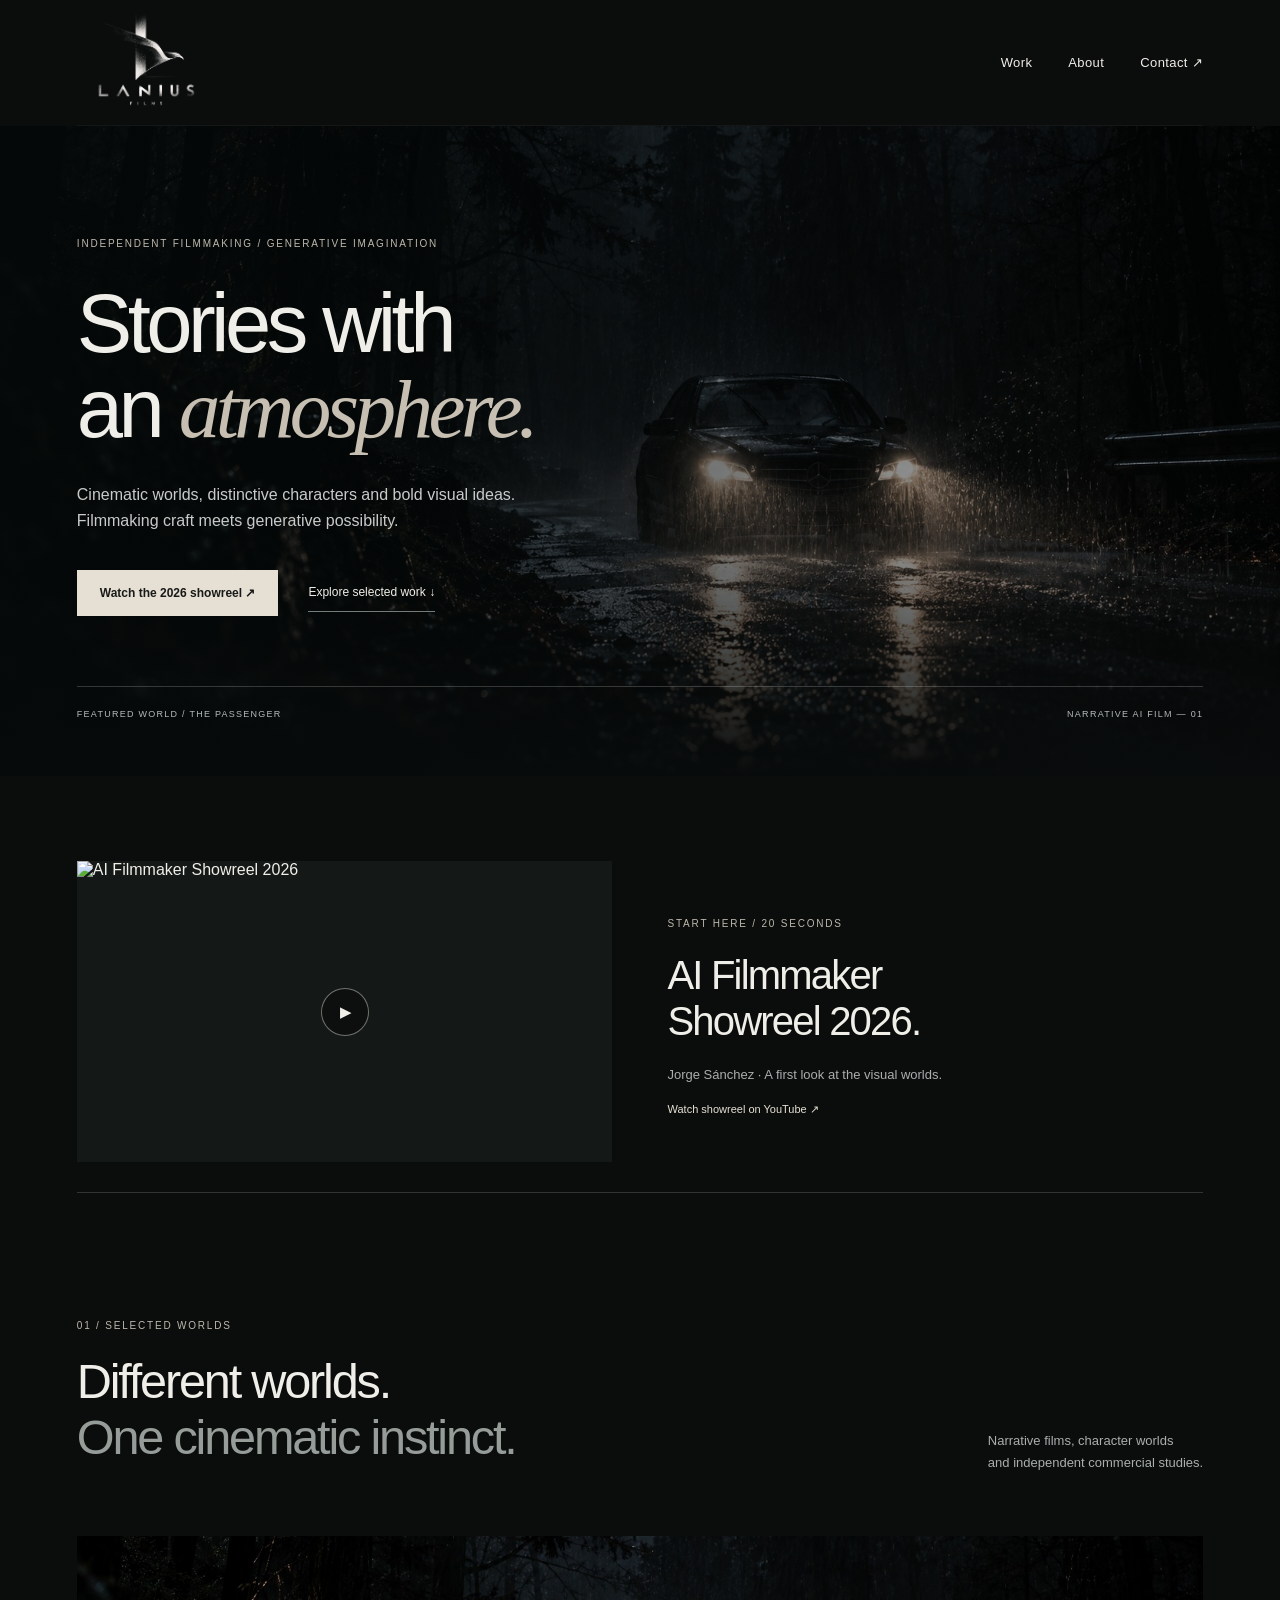
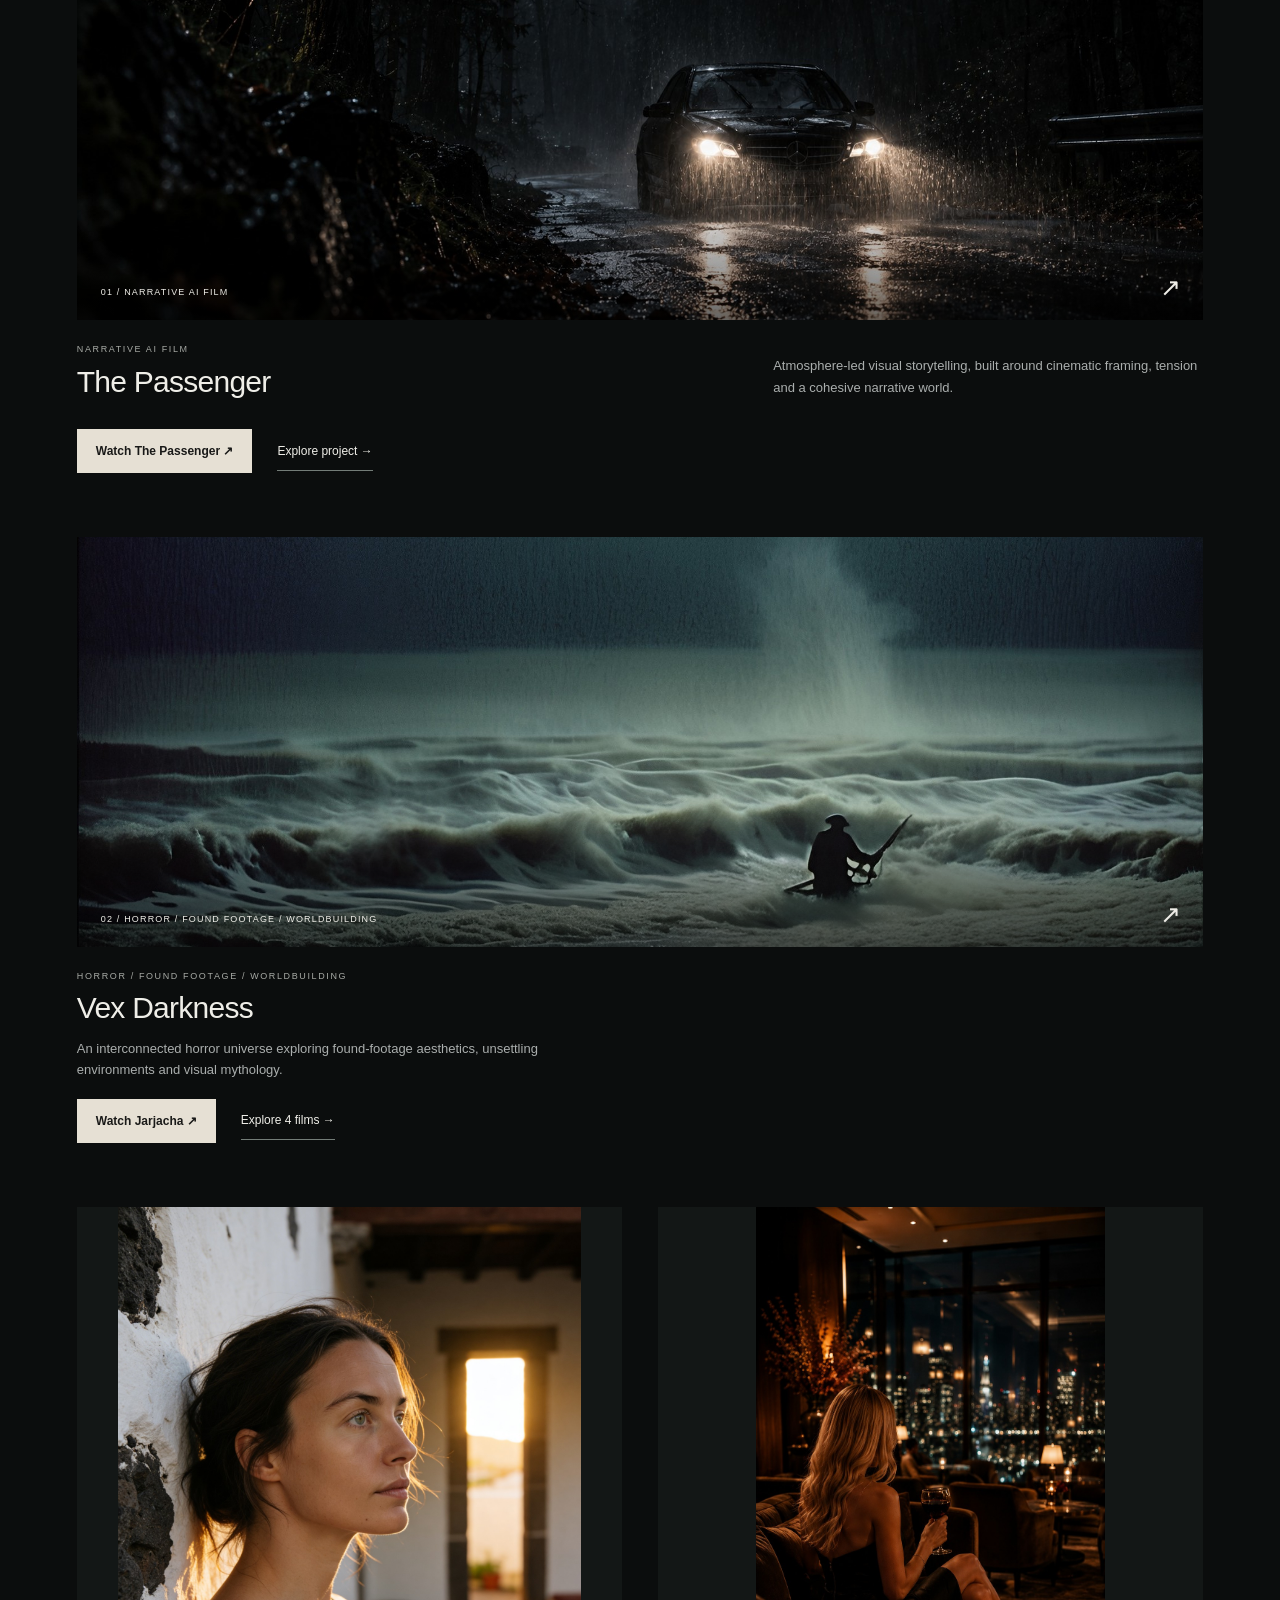
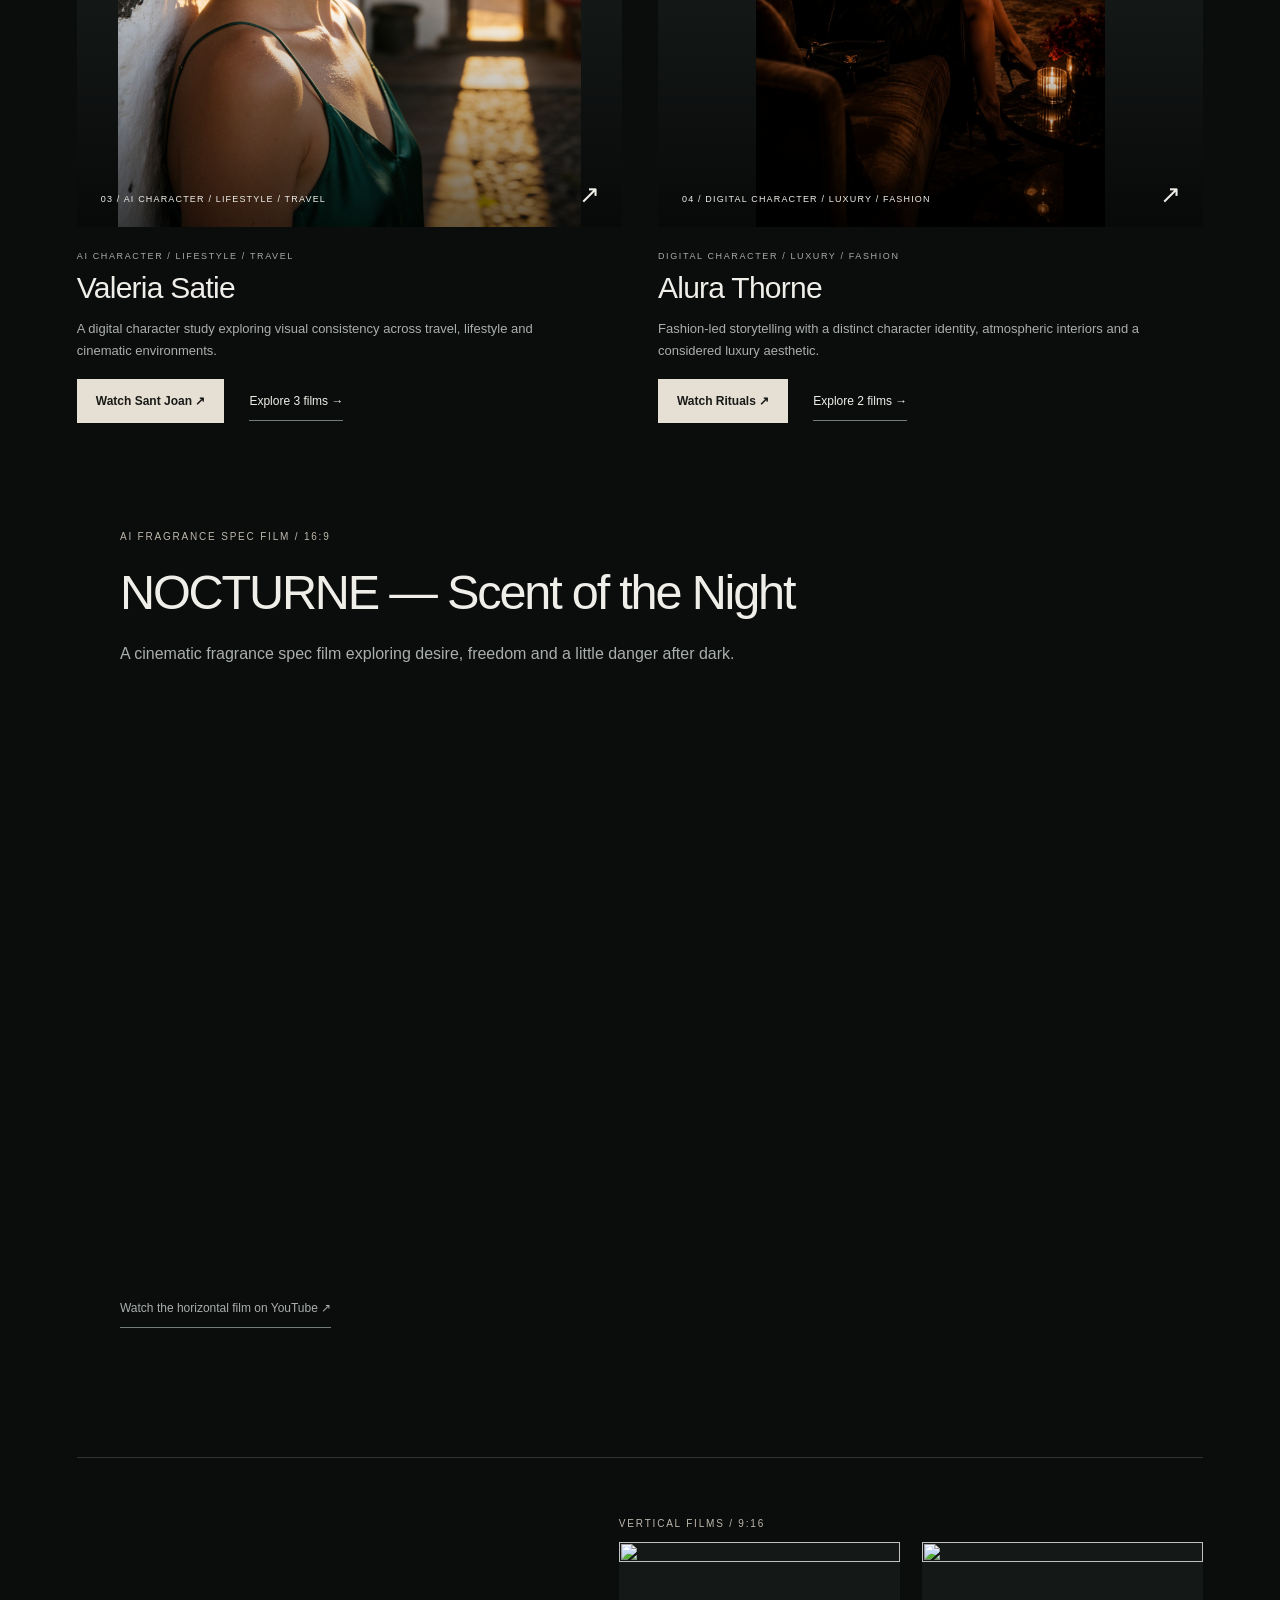
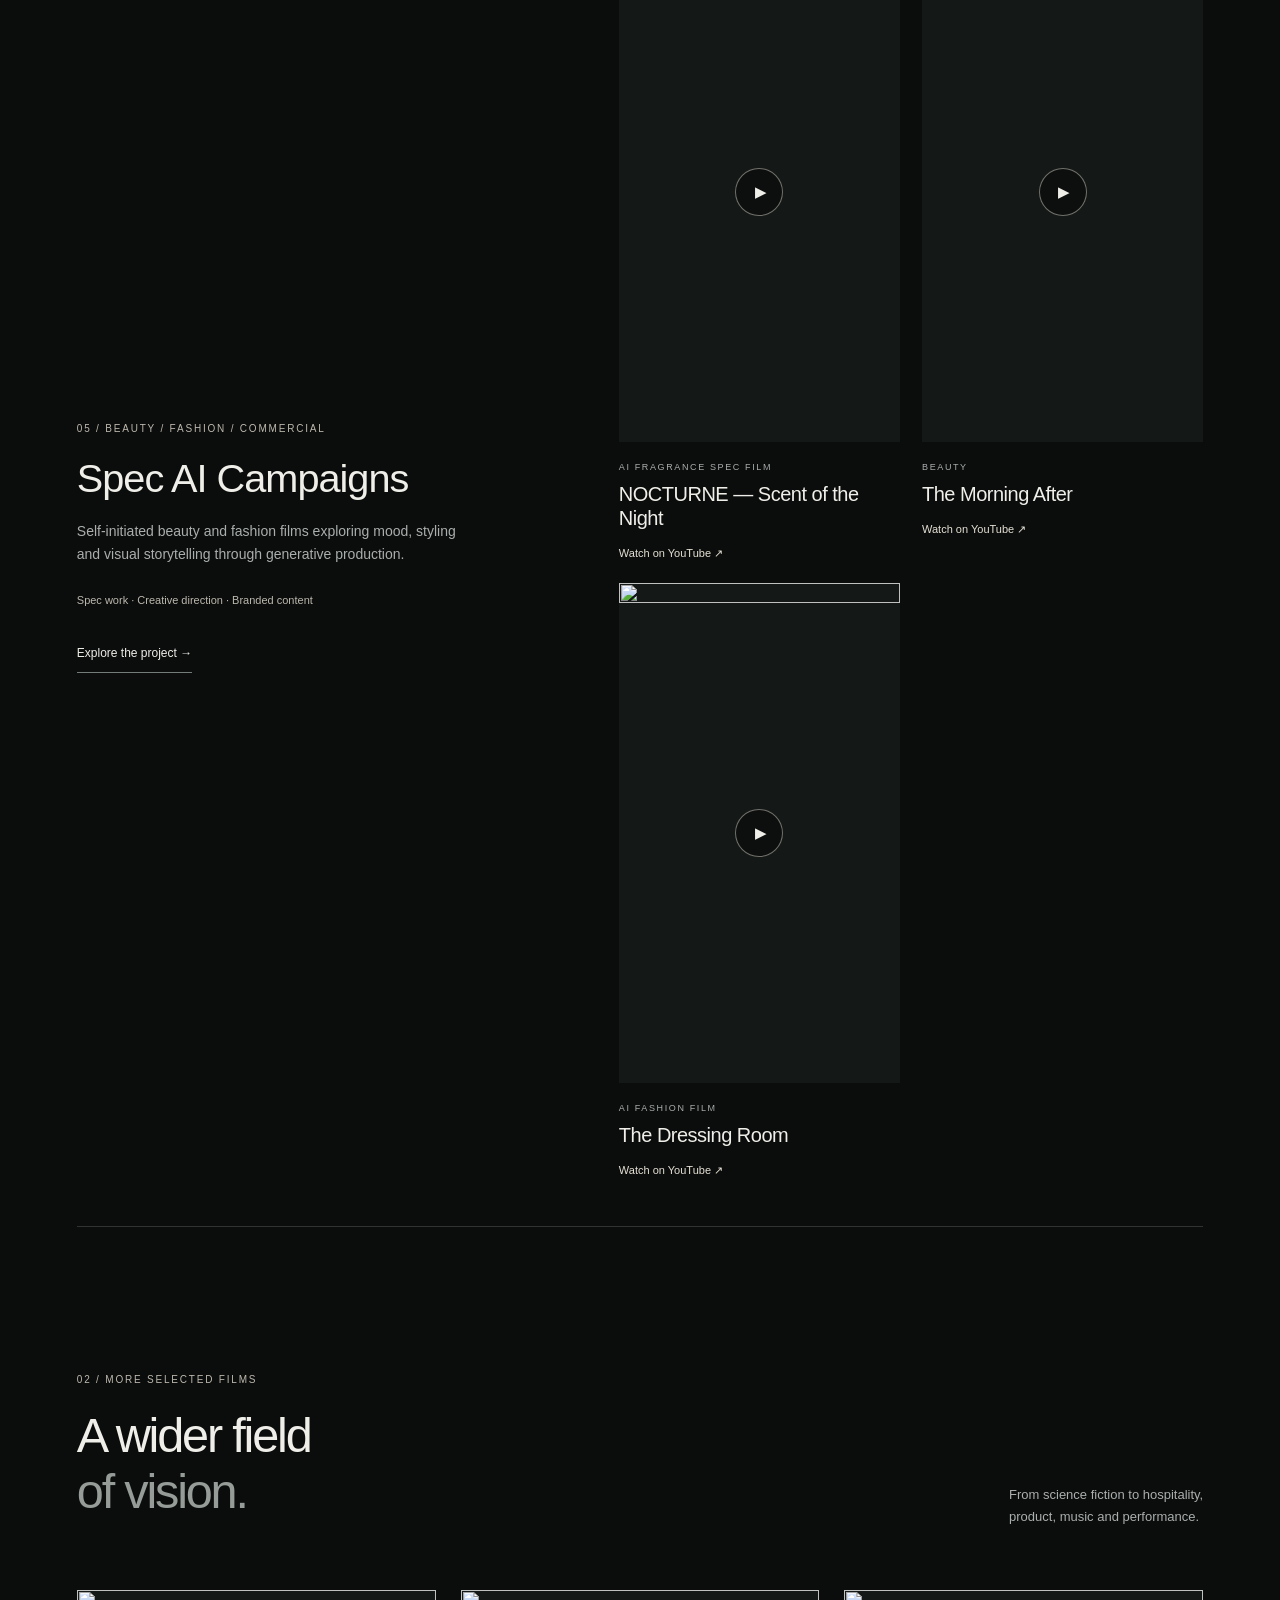
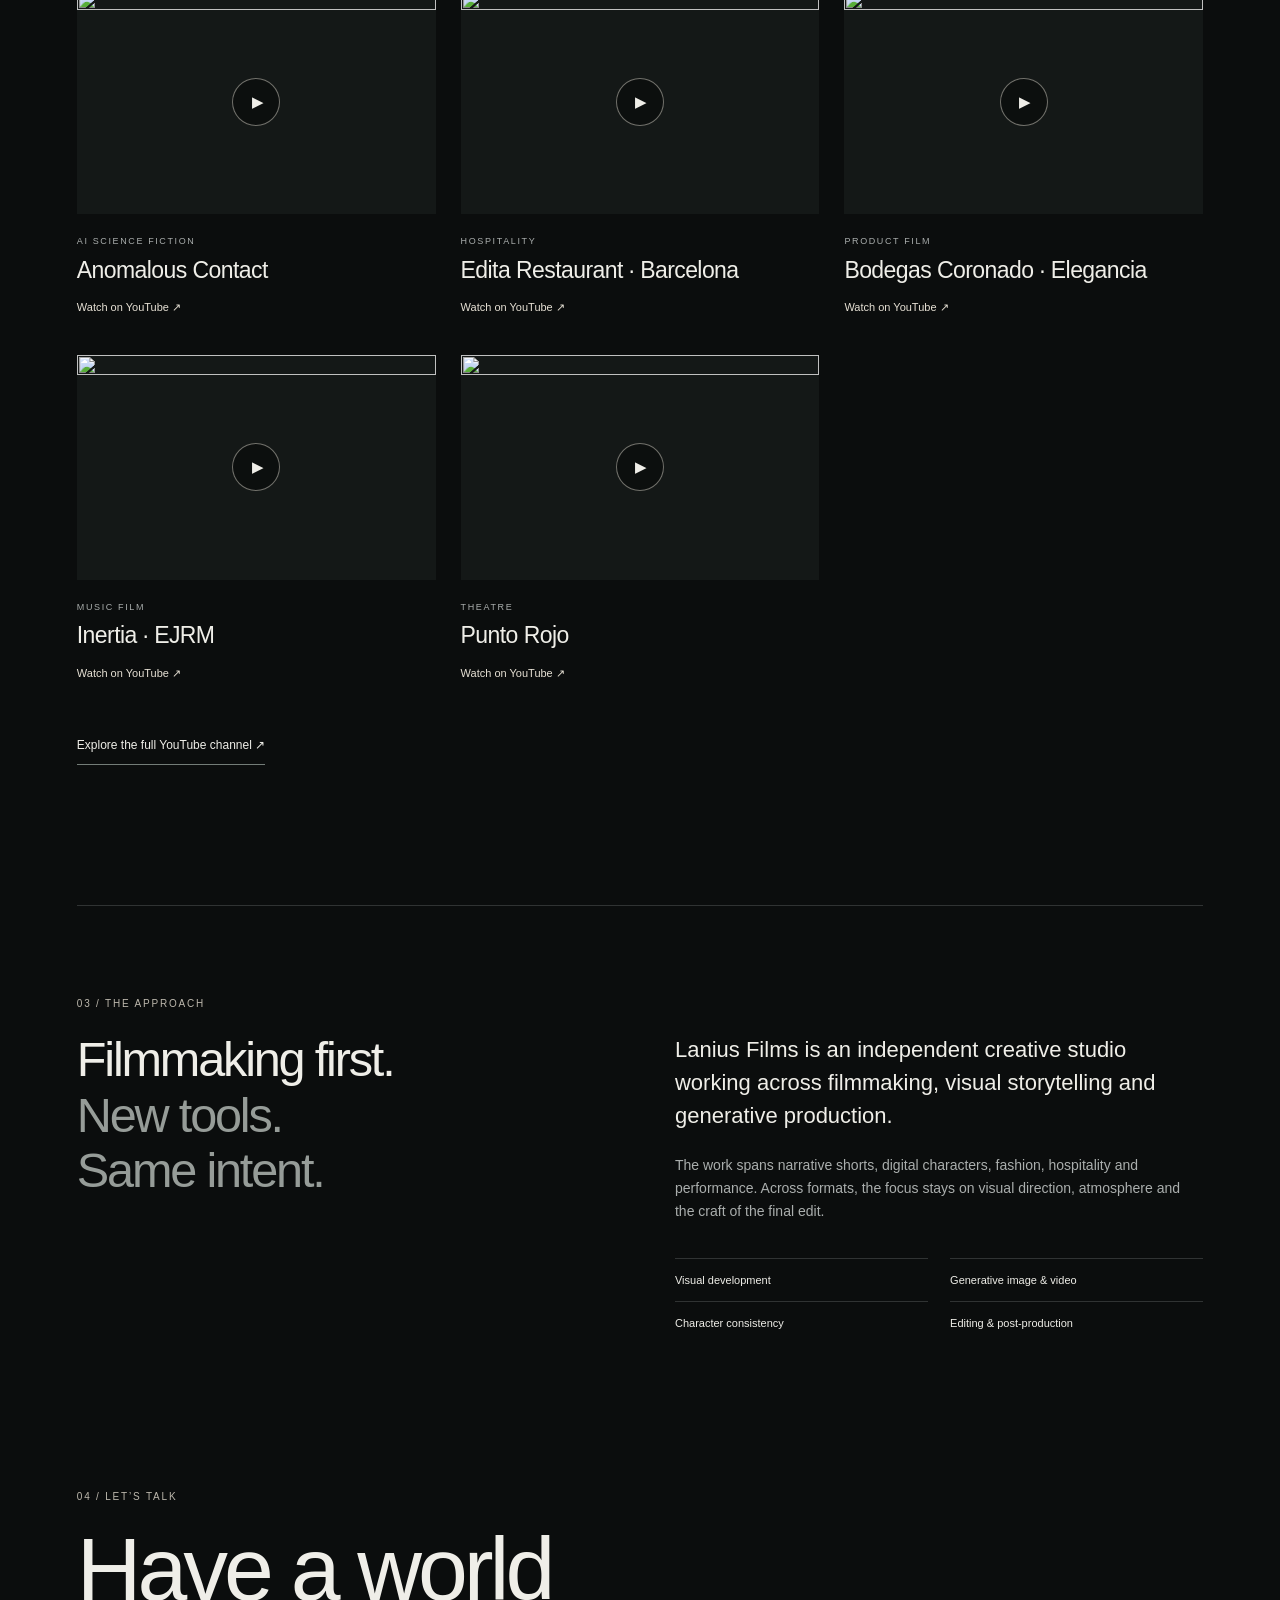
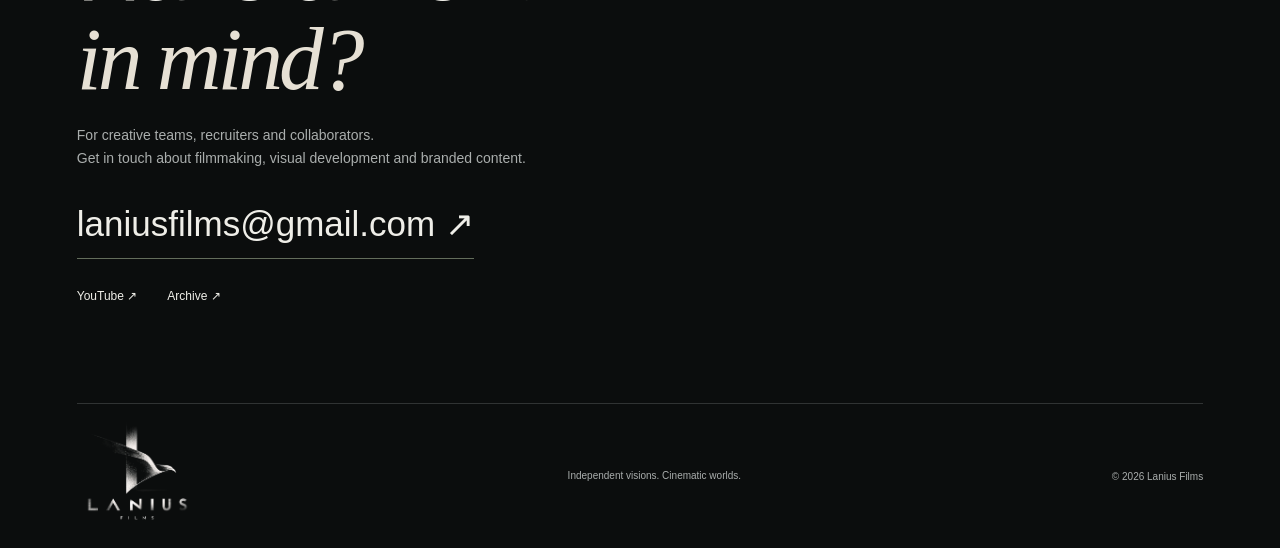
==== index.html @ 9debe333 "Preserve full-width collection and 9:16 previews" ====
<!doctype html><html lang="en"><head><meta charset="utf-8"><meta name="viewport" content="width=device-width, initial-scale=1"><meta name="description" content="Narrative films, digital characters, fashion and hospitality. Explore selected work and the 2026 showreel from Lanius Films."><meta name="theme-color" content="#0b0d0d"><meta property="og:title" content="AI Filmmaking &amp; Visual Storytelling — Lanius Films"><meta property="og:description" content="Narrative films, digital characters, fashion and hospitality. Explore selected work and the 2026 showreel from Lanius Films."><meta property="og:image" content="https://laniusfilms.github.io/assets/lanius-logo.png"><title>AI Filmmaking &amp; Visual Storytelling — Lanius Films</title><link rel="icon" href="assets/lanius-logo.png" type="image/png"><link rel="stylesheet" href="styles.css?v=20260930b"></head><body><a class="skip" href="#main">Skip to content</a><header class="container"><a class="brand brand-logo" href="index.html" aria-label="Lanius Films — home"><img src="assets/lanius-logo.png" alt="Lanius Films" width="100" height="100"></a><nav aria-label="Main navigation"><a href="index.html#work">Work</a><a href="index.html#about">About</a><a href="index.html#contact">Contact ↗</a></nav></header>
<main id="main"><section class="hero"><img class="hero-image" src="assets/passenger.jpg" alt="" fetchpriority="high"><div class="hero-shade"></div><div class="container hero-inner"><p class="eyebrow">INDEPENDENT FILMMAKING / GENERATIVE IMAGINATION</p><h1>Stories with<br>an <em>atmosphere.</em></h1><p class="intro">Cinematic worlds, distinctive characters and bold visual ideas.<br>Filmmaking craft meets generative possibility.</p><div class="actions"><a class="button" href="https://www.youtube.com/watch?v=inUsMjauHSg" target="_blank" rel="noopener noreferrer">Watch the 2026 showreel ↗</a><a class="text-link" href="#work">Explore selected work ↓</a></div><div class="hero-caption"><span>FEATURED WORLD / THE PASSENGER</span><span>NARRATIVE AI FILM — 01</span></div></div></section>
<section class="container reel-section" aria-label="AI Filmmaker Showreel 2026"><a class="reel-preview" href="https://www.youtube.com/watch?v=inUsMjauHSg" target="_blank" rel="noopener noreferrer"><div class="reel-image"><img src="https://i.ytimg.com/vi/inUsMjauHSg/hq720.jpg?sqp=-oaymwFBCNAFEJQDSFryq4qpAzMIARUAAIhCGAHYAQHiAQoIGBACGAY4AUAB8AEB-AH-CYAC0AWKAgwIABABGHIgVSg_MA8=&amp;rs=AOn4CLDs15ho0owqDbk4FakRiF5e41jrGA" alt="AI Filmmaker Showreel 2026" loading="lazy"><span class="play-mark" aria-hidden="true">▶</span></div><div><p class="eyebrow">START HERE / 20 SECONDS</p><h2>AI Filmmaker<br>Showreel 2026.</h2><p>Jorge Sánchez · A first look at the visual worlds.</p><span class="film-cta">Watch showreel on YouTube ↗</span></div></a></section>
<section id="work" class="container section"><div class="section-heading"><div><p class="eyebrow">01 / SELECTED WORLDS</p><h2>Different worlds.<br><span>One cinematic instinct.</span></h2></div><p>Narrative films, character worlds<br>and independent commercial studies.</p></div><div class="project-grid"><article class="project featured "><a class="media" href="the-passenger.html" aria-label="Explore The Passenger"><img src="assets/passenger.jpg" alt="A car driving through a rain-soaked forest at night" loading="lazy" decoding="async"><span class="media-label">01 / Narrative AI Film</span><span class="arrow" aria-hidden="true">↗</span></a><div class="project-text"><div><p class="eyebrow">Narrative AI Film</p><h3><a href="the-passenger.html">The Passenger</a></h3></div><p>Atmosphere-led visual storytelling, built around cinematic framing, tension and a cohesive narrative world.</p></div><div class="project-actions"><a class="button" href="https://youtu.be/e6pMpZrxgxc?si=PrTywpI4Ll-C6UaM" target="_blank" rel="noopener noreferrer">Watch The Passenger ↗</a><a class="text-link" href="the-passenger.html">Explore project →</a></div></article><article class="project "><a class="media" href="vex-darkness.html" aria-label="Explore Vex Darkness"><img src="assets/vex.jpg" alt="A fisherman entering a turbulent sea beneath a dark sky" loading="lazy" decoding="async"><span class="media-label">02 / Horror / Found Footage / Worldbuilding</span><span class="arrow" aria-hidden="true">↗</span></a><div class="project-text"><div><p class="eyebrow">Horror / Found Footage / Worldbuilding</p><h3><a href="vex-darkness.html">Vex Darkness</a></h3></div><p>An interconnected horror universe exploring found-footage aesthetics, unsettling environments and visual mythology.</p></div><div class="project-actions"><a class="button" href="https://youtube.com/shorts/CXYfxc1Yt4E?si=5esPCmAtYRcJU6DT" target="_blank" rel="noopener noreferrer">Watch Jarjacha ↗</a><a class="text-link" href="vex-darkness.html#films">Explore 4 films →</a></div></article><article class="project portrait "><a class="media" href="valeria.html" aria-label="Explore Valeria Satie"><img src="assets/valeria.jpg" alt="Valeria Satie wearing a green dress in warm sunset light" loading="lazy" decoding="async"><span class="media-label">03 / AI Character / Lifestyle / Travel</span><span class="arrow" aria-hidden="true">↗</span></a><div class="project-text"><div><p class="eyebrow">AI Character / Lifestyle / Travel</p><h3><a href="valeria.html">Valeria Satie</a></h3></div><p>A digital character study exploring visual consistency across travel, lifestyle and cinematic environments.</p></div><div class="project-actions"><a class="button" href="https://youtube.com/shorts/jWVXYVN-Y2I?si=QXNgGBjqFc1zawLg" target="_blank" rel="noopener noreferrer">Watch Sant Joan ↗</a><a class="text-link" href="valeria.html#films">Explore 3 films →</a></div></article><article class="project portrait "><a class="media" href="alura-thorne.html" aria-label="Explore Alura Thorne"><img src="assets/alura.jpg" alt="Alura holding a glass in a hotel overlooking the city skyline" loading="lazy" decoding="async"><span class="media-label">04 / Digital Character / Luxury / Fashion</span><span class="arrow" aria-hidden="true">↗</span></a><div class="project-text"><div><p class="eyebrow">Digital Character / Luxury / Fashion</p><h3><a href="alura-thorne.html">Alura Thorne</a></h3></div><p>Fashion-led storytelling with a distinct character identity, atmospheric interiors and a considered luxury aesthetic.</p></div><div class="project-actions"><a class="button" href="https://www.youtube.com/shorts/4KPNG_sq3s0" target="_blank" rel="noopener noreferrer">Watch Rituals ↗</a><a class="text-link" href="alura-thorne.html#films">Explore 2 films →</a></div></article><section id="nocturne" style="grid-column:1/-1;width:100%;max-width:1040px;margin:32px auto 56px"><p class="eyebrow">AI FRAGRANCE SPEC FILM / 16:9</p><h2>NOCTURNE — Scent of the Night</h2><p>A cinematic fragrance spec film exploring desire, freedom and a little danger after dark.</p><iframe src="https://www.youtube.com/embed/h940Uvh2X5c?rel=0" title="NOCTURNE — Scent of the Night | Horizontal film" loading="lazy" style="display:block;width:100%;aspect-ratio:16/9;border:0;margin-top:26px" allow="accelerometer; autoplay; clipboard-write; encrypted-media; gyroscope; picture-in-picture; web-share" referrerpolicy="strict-origin-when-cross-origin" allowfullscreen></iframe><p><a class="text-link" href="https://www.youtube.com/watch?v=h940Uvh2X5c" target="_blank" rel="noopener noreferrer">Watch the horizontal film on YouTube ↗</a></p></section><article class="project spec-project" style="grid-column:1/-1"><div class="spec-copy"><p class="eyebrow">05 / Beauty / Fashion / Commercial</p><h3><a href="spec-ai-campaigns.html">Spec AI Campaigns</a></h3><p>Self-initiated beauty and fashion films exploring mood, styling and visual storytelling through generative production.</p><p class="spec-focus">Spec work · Creative direction · Branded content</p><a class="text-link" href="spec-ai-campaigns.html">Explore the project →</a></div><div><p class="eyebrow">VERTICAL FILMS / 9:16</p><div class="spec-films"><article class="film-card"><a href="https://www.youtube.com/shorts/xiagdFylT-A" target="_blank" rel="noopener noreferrer" aria-label="Watch NOCTURNE — Scent of the Night on YouTube"><div class="film-thumb"><img src="https://i.ytimg.com/vi/xiagdFylT-A/oar2.jpg" alt="" loading="lazy" decoding="async"><span class="play-mark" aria-hidden="true">▶</span></div><p class="eyebrow">AI fragrance spec film</p><h3>NOCTURNE — Scent of the Night</h3><span class="film-cta">Watch on YouTube ↗</span></a></article><article class="film-card"><a href="https://youtube.com/shorts/u-hAFLda9GM?si=MUGkpr47fwujF1lz" target="_blank" rel="noopener noreferrer" aria-label="Watch The Morning After on YouTube"><div class="film-thumb"><img src="https://i.ytimg.com/vi/u-hAFLda9GM/sardefault.jpg?sqp=-oaymwEoCJUDENAFSFqQAgHyq4qpAxcIARUAAIhC2AEB4gEKCBgQAhgGOAFAAQ==&amp;rs=AOn4CLBOX15GiAtaBcoQNkpbGwCanh4tWA" alt="" loading="lazy" decoding="async"><span class="play-mark" aria-hidden="true">▶</span></div><p class="eyebrow">Beauty</p><h3>The Morning After</h3><span class="film-cta">Watch on YouTube ↗</span></a></article><article class="film-card"><a href="https://www.youtube.com/shorts/te0JJL8hJd0" target="_blank" rel="noopener noreferrer" aria-label="Watch The Dressing Room on YouTube"><div class="film-thumb"><img src="https://i.ytimg.com/vi/te0JJL8hJd0/oar1.jpg?sqp=-oaymwEoCJUDENAFSFqQAgHyq4qpAxcIARUAAIhC2AEB4gEKCBgQAhgGOAFAAQ==&amp;rs=AOn4CLCCYhreGt7p-zLSdVC4Pl9-BcN_hw&amp;usqp=CCk" alt="" loading="lazy" decoding="async"><span class="play-mark" aria-hidden="true">▶</span></div><p class="eyebrow">AI fashion film</p><h3>The Dressing Room</h3><span class="film-cta">Watch on YouTube ↗</span></a></article></div></div></article></div></section>
<section id="more-work" class="container section more-work"><div class="section-heading"><div><p class="eyebrow">02 / MORE SELECTED FILMS</p><h2>A wider field<br><span>of vision.</span></h2></div><p>From science fiction to hospitality,<br>product, music and performance.</p></div><div class="film-grid"><article class="film-card"><a href="https://www.youtube.com/shorts/ENhfoylp6CQ" target="_blank" rel="noopener noreferrer" aria-label="Watch Anomalous Contact on YouTube"><div class="film-thumb"><img src="https://i.ytimg.com/vi/ENhfoylp6CQ/sardefault.jpg?sqp=-oaymwEoCJUDENAFSFqQAgHyq4qpAxcIARUAAIhC2AEB4gEKCBgQAhgGOAFAAQ==&amp;rs=AOn4CLDh-xr8KjjxuI_oZllA8obNcJfUTA" alt="" loading="lazy" decoding="async"><span class="play-mark" aria-hidden="true">▶</span></div><p class="eyebrow">AI science fiction</p><h3>Anomalous Contact</h3><span class="film-cta">Watch on YouTube ↗</span></a></article><article class="film-card"><a href="https://www.youtube.com/watch?v=f7HLcFtTyY4" target="_blank" rel="noopener noreferrer" aria-label="Watch Edita Restaurant · Barcelona on YouTube"><div class="film-thumb"><img src="https://i.ytimg.com/vi/f7HLcFtTyY4/hqdefault.jpg" alt="" loading="lazy" decoding="async"><span class="play-mark" aria-hidden="true">▶</span></div><p class="eyebrow">Hospitality</p><h3>Edita Restaurant · Barcelona</h3><span class="film-cta">Watch on YouTube ↗</span></a></article><article class="film-card"><a href="https://www.youtube.com/watch?v=VZPhWW-7ZJQ" target="_blank" rel="noopener noreferrer" aria-label="Watch Bodegas Coronado · Elegancia on YouTube"><div class="film-thumb"><img src="https://i.ytimg.com/vi/VZPhWW-7ZJQ/hqdefault.jpg?sqp=-oaymwFBCOADEI4CSFryq4qpAzMIARUAAIhCGAHYAQHiAQoIGBACGAY4AUAB8AEB-AH-CYAC0AWKAgwIABABGHIgRSg0MA8=&amp;rs=AOn4CLAJ7s-6J_g3qMgwSLESig4L7lqi-g" alt="" loading="lazy" decoding="async"><span class="play-mark" aria-hidden="true">▶</span></div><p class="eyebrow">Product film</p><h3>Bodegas Coronado · Elegancia</h3><span class="film-cta">Watch on YouTube ↗</span></a></article><article class="film-card"><a href="https://www.youtube.com/watch?v=ytjX4fJJIX4" target="_blank" rel="noopener noreferrer" aria-label="Watch Inertia · EJRM on YouTube"><div class="film-thumb"><img src="https://i.ytimg.com/vi/ytjX4fJJIX4/hq720.jpg?sqp=-oaymwFBCNAFEJQDSFryq4qpAzMIARUAAIhCGAHYAQHiAQoIGBACGAY4AUAB8AEB-AH-CYAC0AWKAgwIABABGFkgXChlMA8=&amp;rs=AOn4CLAuVsH8xegRqmhCgY3815Nrj9W77g" alt="" loading="lazy" decoding="async"><span class="play-mark" aria-hidden="true">▶</span></div><p class="eyebrow">Music film</p><h3>Inertia · EJRM</h3><span class="film-cta">Watch on YouTube ↗</span></a></article><article class="film-card"><a href="https://www.youtube.com/watch?v=xdG11cBJjt0" target="_blank" rel="noopener noreferrer" aria-label="Watch Punto Rojo on YouTube"><div class="film-thumb"><img src="https://i.ytimg.com/vi/xdG11cBJjt0/hqdefault.jpg?sqp=-oaymwEnCOADEI4CSFryq4qpAxkIARUAAIhCGAHYAQHiAQoIGBACGAY4AUAB&amp;rs=AOn4CLDtapetO-_plDzyCIk-vsI5lMCxGQ" alt="" loading="lazy" decoding="async"><span class="play-mark" aria-hidden="true">▶</span></div><p class="eyebrow">Theatre</p><h3>Punto Rojo</h3><span class="film-cta">Watch on YouTube ↗</span></a></article></div><a class="text-link channel-link" href="https://www.youtube.com/@laniusfilms" target="_blank" rel="noopener noreferrer">Explore the full YouTube channel ↗</a></section>
<section id="about" class="container section about"><div><p class="eyebrow">03 / THE APPROACH</p><h2>Filmmaking first.<br><span>New tools.<br>Same intent.</span></h2></div><div class="about-copy"><p class="lead">Lanius Films is an independent creative studio working across filmmaking, visual storytelling and generative production.</p><p>The work spans narrative shorts, digital characters, fashion, hospitality and performance. Across formats, the focus stays on visual direction, atmosphere and the craft of the final edit.</p><div class="capabilities"><span>Visual development</span><span>Generative image & video</span><span>Character consistency</span><span>Editing & post-production</span></div></div></section>
<section id="contact" class="container section contact"><p class="eyebrow">04 / LET’S TALK</p><h2>Have a world<br><em>in mind?</em></h2><p>For creative teams, recruiters and collaborators.<br>Get in touch about filmmaking, visual development and branded content.</p><a class="contact-email" href="mailto:laniusfilms@gmail.com">laniusfilms@gmail.com ↗</a><div class="socials"><a class="social-link" href="https://www.youtube.com/@laniusfilms" target="_blank" rel="noopener noreferrer">YouTube ↗</a><a class="social-link" href="https://laniusfilms.wordpress.com/" target="_blank" rel="noopener noreferrer">Archive ↗</a></div></section></main><footer class="container"><a class="brand brand-logo" href="index.html" aria-label="Lanius Films — home"><img src="assets/lanius-logo.png" alt="Lanius Films" width="100" height="100"></a><p>Independent visions. Cinematic worlds.</p><span>© 2026 Lanius Films</span></footer></body></html>
---- styles.css ----
:root{color-scheme:dark;--bg:#0b0d0d;--ink:#efeee8;--muted:#aaaead;--accent:#e6e0d4;--line:#303333}*{box-sizing:border-box}html{scroll-behavior:smooth;scroll-padding-top:30px}body{margin:0;background:var(--bg);color:var(--ink);font-family:Arial,Helvetica,sans-serif;-webkit-font-smoothing:antialiased}a{color:inherit;text-decoration:none}a:hover{color:var(--accent)}a:focus-visible{outline:2px solid var(--accent);outline-offset:6px}img{display:block;width:100%}.container{width:min(1320px,88%);margin:auto}header{height:100px;display:flex;align-items:center;justify-content:space-between}.brand{font-size:19px;letter-spacing:.08em;font-weight:800;display:flex;align-items:center;gap:5px}.brand span{font-weight:400}.brand i{height:7px;width:7px;background:var(--accent);border-radius:50%;margin-left:9px}nav{display:flex;gap:36px;font-size:13px}p{line-height:1.65;color:var(--muted)}.eyebrow{font-size:10px!important;font-weight:500;letter-spacing:.18em;text-transform:uppercase;line-height:1.6;color:var(--accent)}.hero{position:relative;min-height:700px;isolation:isolate;display:flex;align-items:center}.hero-image,.hero-shade{position:absolute;inset:0;height:100%;object-fit:cover;z-index:-2}.hero-image{object-position:center 55%}.hero-shade{z-index:-1;background:linear-gradient(90deg,rgba(5,9,9,.88),rgba(5,9,9,.28)),linear-gradient(0deg,var(--bg),transparent 35%)}.hero-inner{padding-top:65px}.hero h1{font-size:clamp(55px,6.9vw,104px);font-weight:400;line-height:1.02;letter-spacing:-.055em;margin:30px 0}.hero h1 em,.contact em{font-family:Georgia,serif;font-weight:400;color:var(--accent)}.intro{font-size:16px;color:#c8cbca}.actions{display:flex;gap:30px;align-items:center;margin:35px 0 70px}.button{display:inline-flex;background:var(--accent);color:#141b13;padding:17px 23px;font-size:12px;font-weight:600;border:1px solid var(--accent)}.button:hover{background:var(--ink);color:#111}.text-link{font-size:12px;border-bottom:1px solid #737c77;padding:12px 0}.hero-caption{border-top:1px solid #ffffff30;padding:22px 0;display:flex;justify-content:space-between;color:#b3baba;font-size:9px;letter-spacing:.14em}.section{padding-top:115px;padding-bottom:20px}.section-heading{display:flex;align-items:end;justify-content:space-between;margin-bottom:50px}.section-heading>p{font-size:13px}h2{font-size:clamp(32px,3.8vw,55px);font-weight:400;letter-spacing:-.045em;line-height:1.15;margin:20px 0}h2 span{color:#969c98}.project-grid{display:grid;grid-template-columns:1fr 1fr;gap:60px 32px}.project.featured{grid-column:1/-1}.media{display:block;position:relative;overflow:hidden;background:#171c1b}.media img{height:370px;object-fit:cover;transition:transform .6s}.featured .media img{height:570px}.portrait .media img{height:370px;object-position:50% 38%}.media:hover img{transform:scale(1.025)}.media:after{content:'';position:absolute;inset:65% 0 0;background:linear-gradient(transparent,#0009);pointer-events:none}.media-label{position:absolute;bottom:23px;left:24px;z-index:1;font-size:9px;text-transform:uppercase;letter-spacing:.13em}.arrow{position:absolute;right:22px;bottom:18px;z-index:1;font-size:25px}.project-text{padding-top:22px}.project-text .eyebrow{margin:0 0 8px;color:#9ca59b;font-size:9px!important}h3{font-size:30px;font-weight:400;letter-spacing:-.025em;margin:0}.project-text>p{font-size:13px;max-width:510px;margin-top:13px}.featured .project-text{display:flex;justify-content:space-between;gap:35px}.featured .project-text>p{max-width:430px}.spec-art{height:370px;background:radial-gradient(ellipse at 95% 0,#3a4030,transparent 65%),#191d18;display:flex;flex-direction:column;justify-content:center;padding:40px}.spec-art>span,.spec-art small{font-size:8px;letter-spacing:.16em;color:#a7b49b}.spec-art strong{font-size:65px;letter-spacing:-.06em;font-weight:400;line-height:.95;margin:25px 0;color:var(--accent)}.spec-art strong span{display:block;font-family:Georgia,serif;font-style:italic}.about{display:grid;grid-template-columns:1fr 1fr;gap:70px;border-top:1px solid var(--line);margin-top:110px;padding-top:80px}.about-copy{padding-top:25px}.about-copy .lead{font-size:22px;color:var(--ink);line-height:1.5}.about-copy>p{font-size:14px}.capabilities{display:grid;grid-template-columns:1fr 1fr;gap:0 22px;margin-top:35px}.capabilities span{padding:15px 0;border-top:1px solid var(--line);font-size:11px}.contact{padding-bottom:100px}.contact h2{font-size:clamp(65px,7vw,100px);line-height:1}.contact>p{font-size:14px}.contact-email{display:inline-block;font-size:clamp(19px,3vw,35px);border-bottom:1px solid #636d5b;padding:20px 0 14px}.socials{display:flex;gap:30px;margin-top:30px;font-size:12px}footer{border-top:1px solid var(--line);min-height:120px;display:flex;align-items:center;justify-content:space-between;gap:20px}footer .brand{font-size:14px}footer p,footer>span{font-size:10px;color:var(--muted)}.skip{position:absolute;top:-90px;left:15px;z-index:10;background:var(--accent);color:#000;padding:15px}.skip:focus{top:12px}.detail{padding-top:45px}.back{display:inline-block;font-size:12px;color:var(--muted);margin-bottom:65px}.detail h1{font-size:clamp(45px,7vw,100px);font-weight:400;letter-spacing:-.05em;margin:20px 0}.detail-intro{display:flex;align-items:center;justify-content:space-between;gap:30px;margin-bottom:50px}.detail-intro p{max-width:640px;font-size:18px}.pending{color:#b4bba9;border:1px solid #46503e;padding:15px 20px;font-size:12px;white-space:nowrap}.detail figure{margin:0}.detail-cover{background:#141817}.detail-cover img{max-height:760px;object-fit:contain}.detail-cover.vertical img{max-height:850px}.detail-meta{display:flex;justify-content:space-between;gap:25px;padding:25px 0 35px}.detail-meta>p{font-size:12px}.gallery{display:grid;grid-template-columns:repeat(2,minmax(0,1fr));gap:25px}.gallery img{height:100%;max-height:720px;object-fit:contain;background:#141817}.next{display:flex;flex-direction:column;gap:20px;padding:90px 0}.next a{font-size:40px}.detail-spec{height:480px}.detail-spec strong{font-size:90px}@media(min-width:901px){.project:nth-child(2){grid-column:1/-1}.project:nth-child(2) .media img{height:520px}.project:nth-child(5){grid-column:1/-1}.project:nth-child(5) .media .spec-art{height:340px}.portrait .media img{height:620px;object-fit:contain;background:#131716}}@media(max-width:700px){.container{width:88%}header{height:80px}.brand{font-size:14px;gap:3px}nav{gap:16px;font-size:11px}.brand i{display:none}.hero{min-height:670px}.hero-image{object-position:62% center}.hero h1{font-size:59px}.hero-inner{padding-top:40px}.intro{font-size:14px}.intro br{display:none}.hero .eyebrow{max-width:260px}.actions{gap:20px;align-items:start;flex-direction:column;margin-bottom:50px}.hero-caption{font-size:8px;gap:20px}.hero-caption span:last-child{display:none}.section{padding-top:70px}.section-heading{display:block;margin-bottom:30px}.section-heading>p{margin-top:25px}.project-grid{grid-template-columns:1fr;gap:35px}.featured .media img,.media img{height:auto;aspect-ratio:16/10}.portrait .media img{height:auto;aspect-ratio:4/5;object-position:center 35%}.featured .project-text{display:block}.media-label{left:16px;bottom:20px;font-size:8px}.project-text{padding-top:18px}.spec-art{height:300px;padding:30px}.spec-art strong{font-size:60px}.about{grid-template-columns:1fr;gap:10px;margin-top:65px;padding-top:50px}.about-copy{padding-top:0}.about-copy .lead{font-size:20px}.contact{padding-bottom:70px}footer{flex-wrap:wrap;justify-content:start;gap:15px;padding:30px 0}footer p{width:100%;margin:0;order:3}.detail{padding-top:25px}.back{margin-bottom:40px}.detail-intro{display:block}.detail-intro p{font-size:16px}.pending{display:inline-block;margin-top:15px}.detail-meta{display:block}.gallery{grid-template-columns:1fr}.next a{font-size:32px}.detail-spec strong{font-size:65px}}@media(prefers-reduced-motion:reduce){html{scroll-behavior:auto}.media img{transition:none}}

.video-actions{display:flex;flex-wrap:wrap;gap:12px}.project>.video-actions{margin-top:12px}.detail-intro>.video-actions{flex-shrink:0;max-width:48%}@media(max-width:700px){.detail-intro>.video-actions{max-width:100%;margin-top:22px}}
/* Portfolio expansion: original brand artwork and curated film library. */
header{height:118px}.brand-logo{display:block;width:108px;height:108px;flex-shrink:0}.brand-logo img{width:100%;height:100%;object-fit:contain;mix-blend-mode:screen}footer .brand-logo{width:120px;height:120px}footer{min-height:145px}.hero{min-height:650px}.reel-section{padding-top:55px}.reel-preview{display:grid;grid-template-columns:1fr 1fr;gap:55px;align-items:center;padding:30px 0;border-bottom:1px solid var(--line)}.reel-preview h2{font-size:40px}.reel-preview p{font-size:13px}.reel-image{position:relative;overflow:hidden;background:#141817}.reel-image img{aspect-ratio:16/9;object-fit:cover}.play-mark{position:absolute;left:50%;top:50%;transform:translate(-50%,-50%);width:48px;height:48px;border-radius:50%;display:grid;place-items:center;background:#0b0d0dc9;border:1px solid #e3e9dc99;color:#eaf0dd;font-size:15px;padding-left:3px}.project-actions{display:flex;align-items:center;flex-wrap:wrap;gap:25px;margin-top:18px}.project-actions .button{padding:14px 18px}.spec-project .media img{height:390px!important;object-fit:contain!important;background:#181612}.film-grid{display:grid;grid-template-columns:repeat(3,minmax(0,1fr));gap:40px 25px}.film-card{min-width:0}.film-card a{display:block}.film-thumb{position:relative;overflow:hidden;background:#141817}.film-thumb img{width:100%;aspect-ratio:16/10;object-fit:cover;transition:transform .3s}.film-card:hover .film-thumb img{transform:scale(1.025)}.film-card h3{font-size:23px;line-height:1.2;margin:8px 0 13px}.film-card .eyebrow{margin:20px 0 0;color:var(--muted);font-size:9px!important}.film-cta{font-size:11px;color:var(--accent)}.channel-link{display:inline-block;margin-top:45px}.project-films{padding:20px 0 65px}.project-films h2{font-size:35px;margin:10px 0 30px}.project-films .film-thumb img{aspect-ratio:4/5;object-fit:contain;background:#121513}.detail-intro>.button{flex-shrink:0}.more-work{padding-bottom:30px}
@media(max-width:900px){.film-grid{grid-template-columns:repeat(2,minmax(0,1fr))}.reel-preview{gap:25px}.reel-preview h2{font-size:32px}.brand-logo{width:94px;height:94px}header{height:100px}}
@media(max-width:700px){header{height:94px}.brand-logo{width:85px;height:85px}.hero{min-height:640px}.reel-preview{grid-template-columns:1fr;gap:20px}.reel-section{padding-top:25px}.reel-preview h2{font-size:32px;margin:10px 0}.film-grid{grid-template-columns:1fr 1fr;gap:30px 15px}.film-card h3{font-size:18px}.film-card .eyebrow{font-size:8px!important;letter-spacing:.1em}.film-thumb img{aspect-ratio:4/5}.play-mark{width:38px;height:38px;font-size:12px}.project-actions{gap:16px}.spec-project .media img{height:340px!important}.detail-intro>.button{margin-top:15px}.project-films .film-grid{grid-template-columns:1fr 1fr}.project-films .film-card h3{font-size:18px}.project-films{padding-bottom:45px}footer p{width:auto;order:initial;flex:1}.more-work{padding-bottom:0}.hero .actions{margin-bottom:35px}}
@media(prefers-reduced-motion:reduce){.film-thumb img{transition:none}}

/* Restrained ivory palette and balanced desktop project presentation. */
header{height:126px;border-bottom:1px solid #ffffff0a}
.brand-logo{width:138px;height:116px;overflow:hidden}
.brand-logo img{transform:scale(1.23);object-position:center}
nav{letter-spacing:.03em}
.button{color:#191918;padding:15px 22px;transition:background .2s}
.eyebrow{color:#bdb8ad}.project-text .eyebrow{color:#a7aaa5}
.hero h1{font-size:clamp(55px,6.5vw,96px)}
.project-grid{gap:64px 36px}
.project.featured .media img{height:clamp(310px,30vw,420px)}
.project:nth-child(2) .media img{height:clamp(300px,32vw,450px)}
.project.spec-project{display:grid;grid-template-columns:minmax(0,.9fr) minmax(0,1.1fr);gap:clamp(30px,5vw,76px);align-items:center;border-top:1px solid var(--line);border-bottom:1px solid var(--line);padding:48px 0}
.spec-copy h3{font-size:clamp(32px,3.1vw,46px);line-height:1.08;max-width:340px;margin:20px 0}
.spec-copy>p{font-size:14px;max-width:400px}
.spec-copy .spec-focus{font-size:11px;color:#bdb8ad;margin:25px 0}
.spec-copy .text-link{display:inline-block}
.spec-films{display:grid;grid-template-columns:repeat(2,minmax(0,1fr));gap:22px}
.spec-films .film-thumb img{aspect-ratio:9/16;object-fit:cover}
.spec-films .film-card h3{font-size:20px}
.spec-films .film-card .eyebrow{margin-top:18px}
.play-mark{border-color:#e6e0d477;color:var(--ink)}
@media(max-width:900px){.project.spec-project{grid-template-columns:1fr;gap:30px}.spec-copy h3,.spec-copy>p{max-width:560px}.spec-films{max-width:600px}.brand-logo{width:120px;height:106px}header{height:112px}}
@media(max-width:700px){header{height:98px}.brand-logo{width:100px;height:90px}.hero h1{font-size:clamp(48px,12vw,59px)}.project-grid{gap:42px}.project.featured .media img,.project:nth-child(2) .media img{height:auto;aspect-ratio:16/10}.project.spec-project{padding:32px 0;gap:25px}.spec-films{gap:14px}.spec-films .film-card h3{font-size:18px}.spec-copy h3{font-size:34px}.spec-copy>p{font-size:13px}footer .brand-logo{width:110px;height:100px}}
@media(prefers-reduced-motion:reduce){.button{transition:none}}

/* Softer hero emphasis. */
.hero h1 em{color:#c6bfb2}
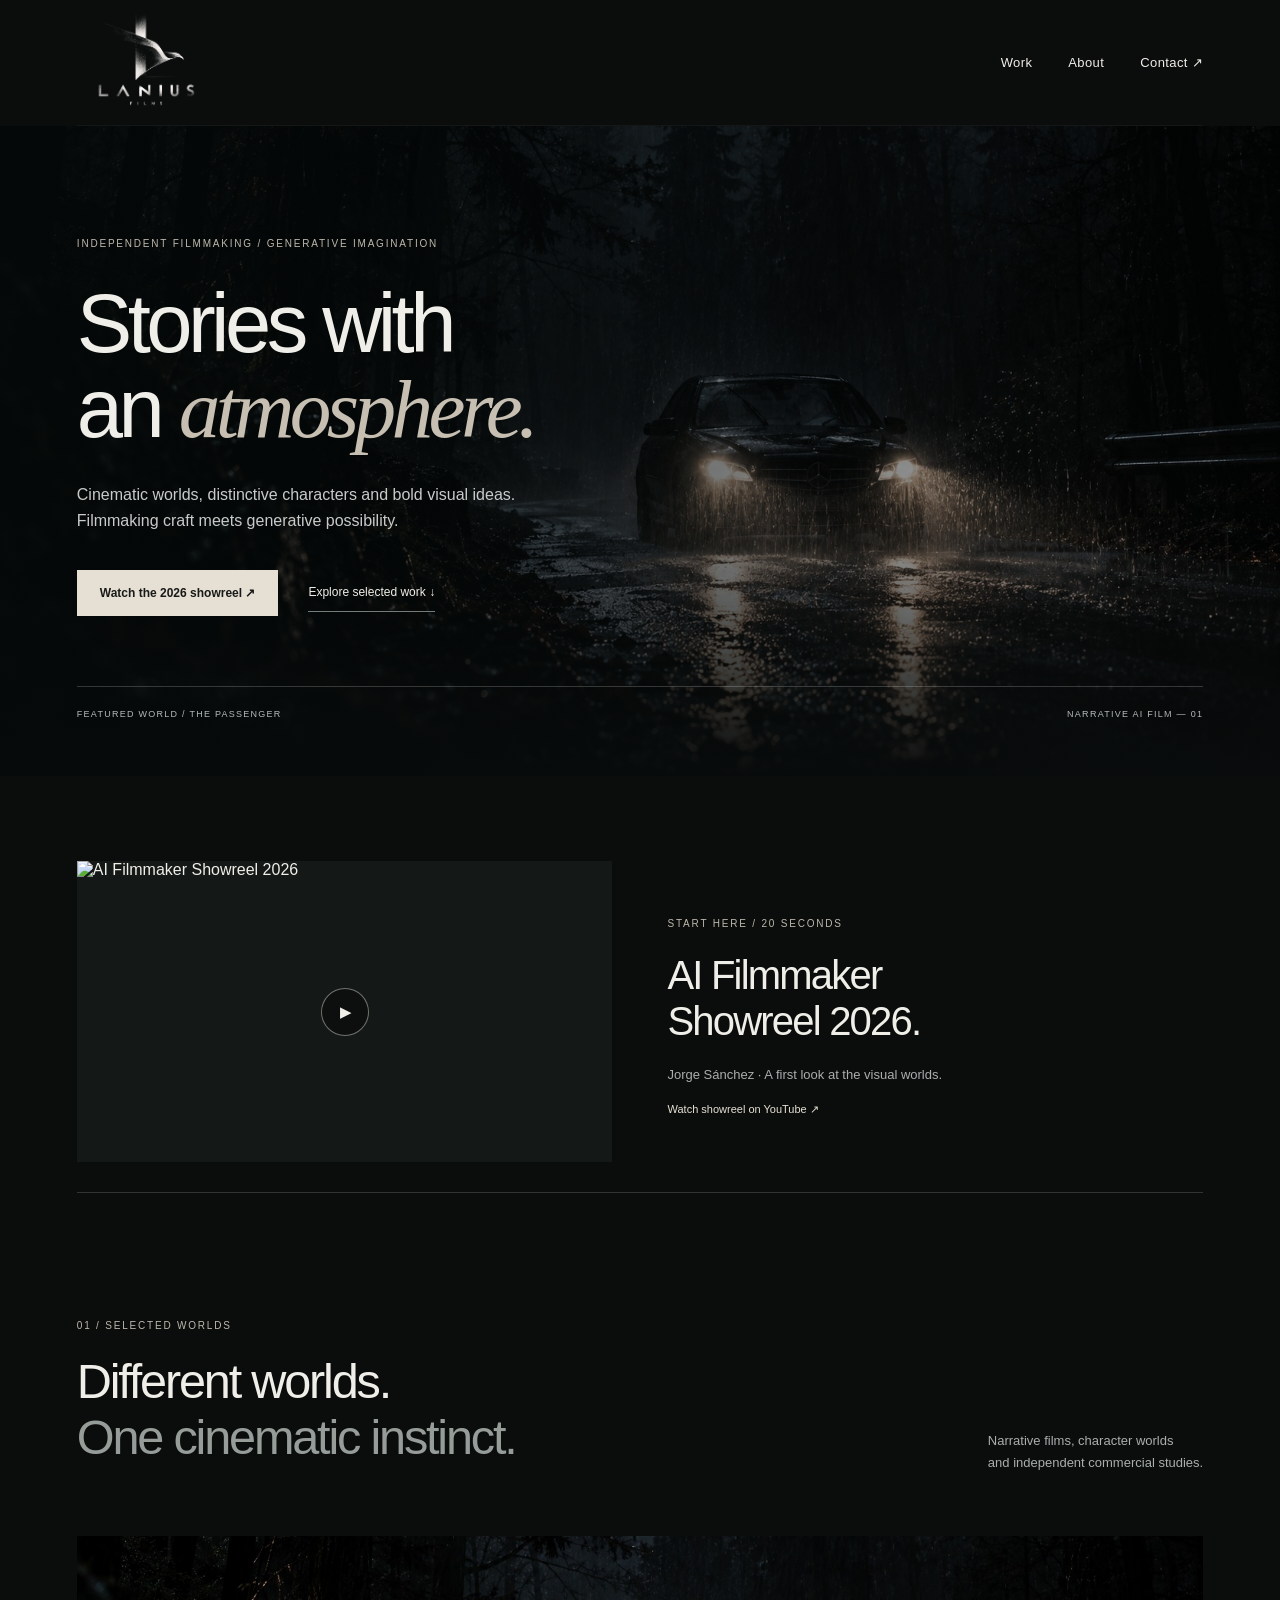
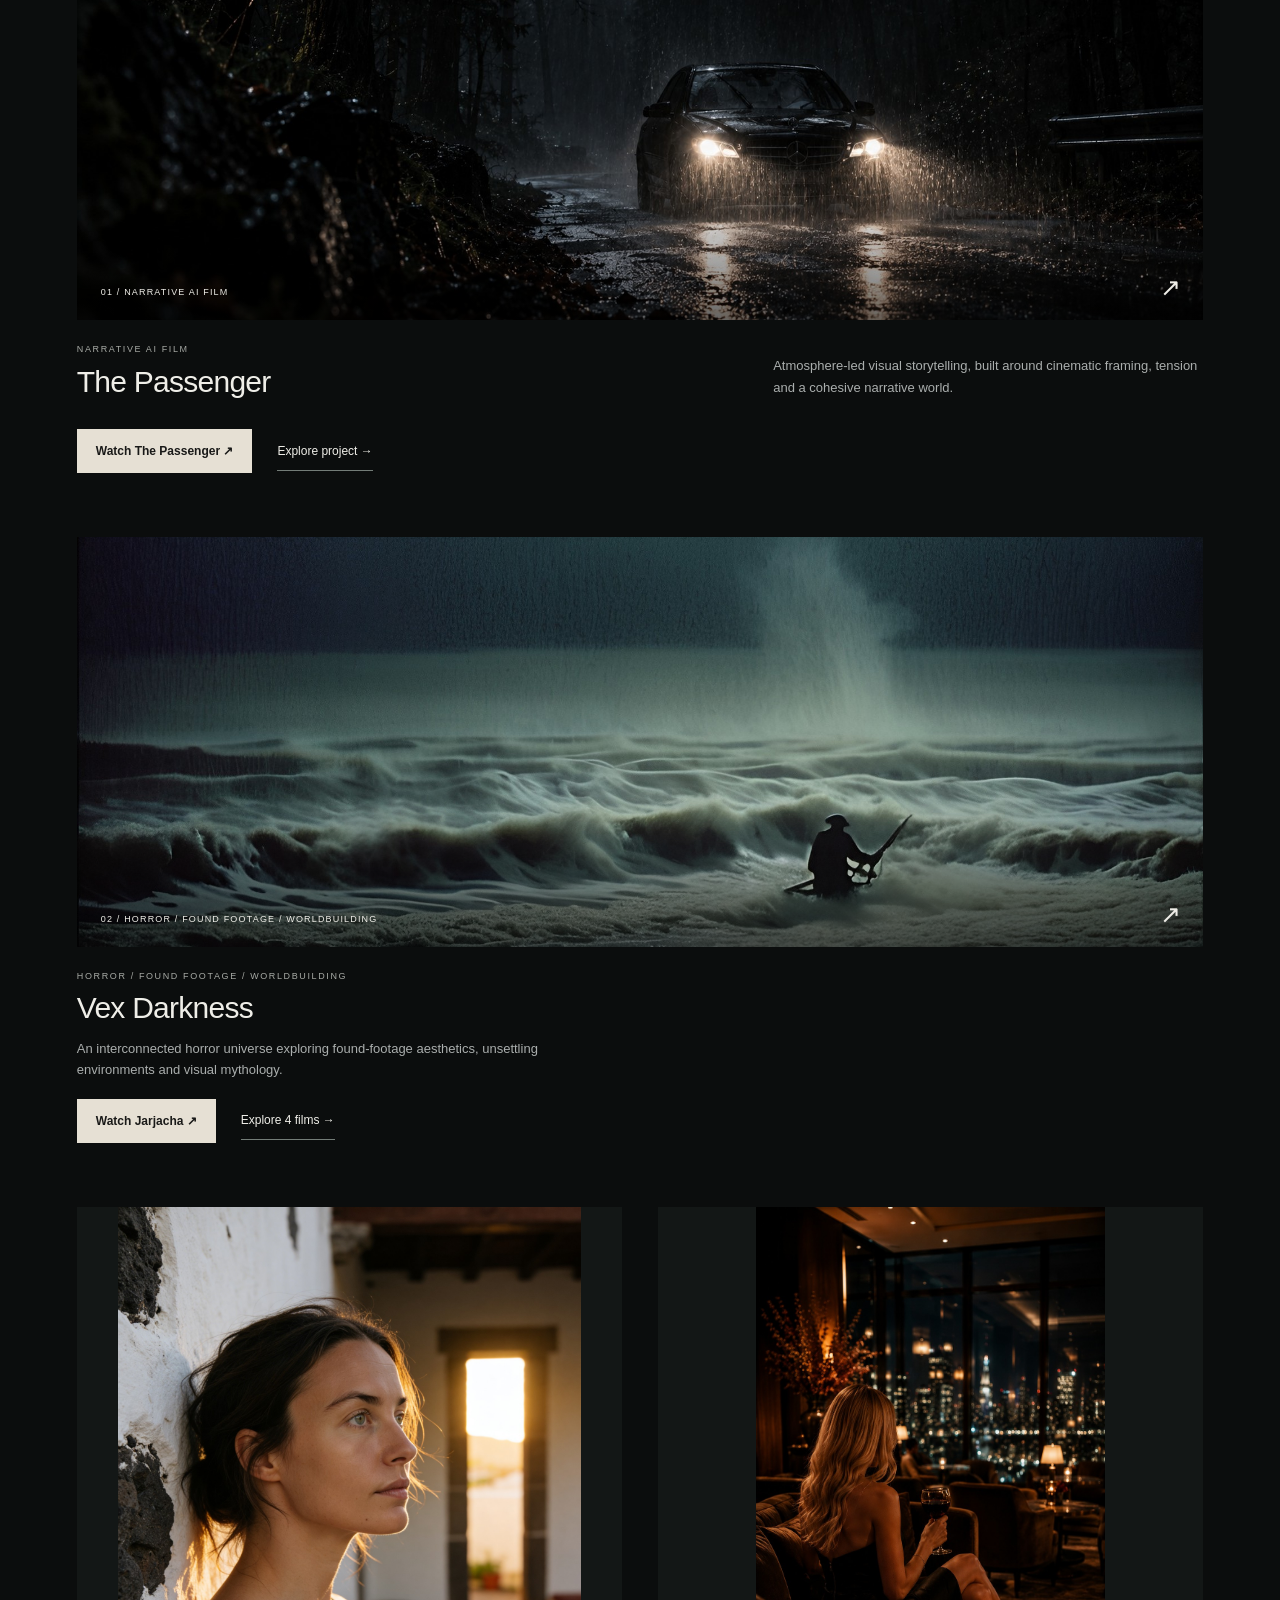
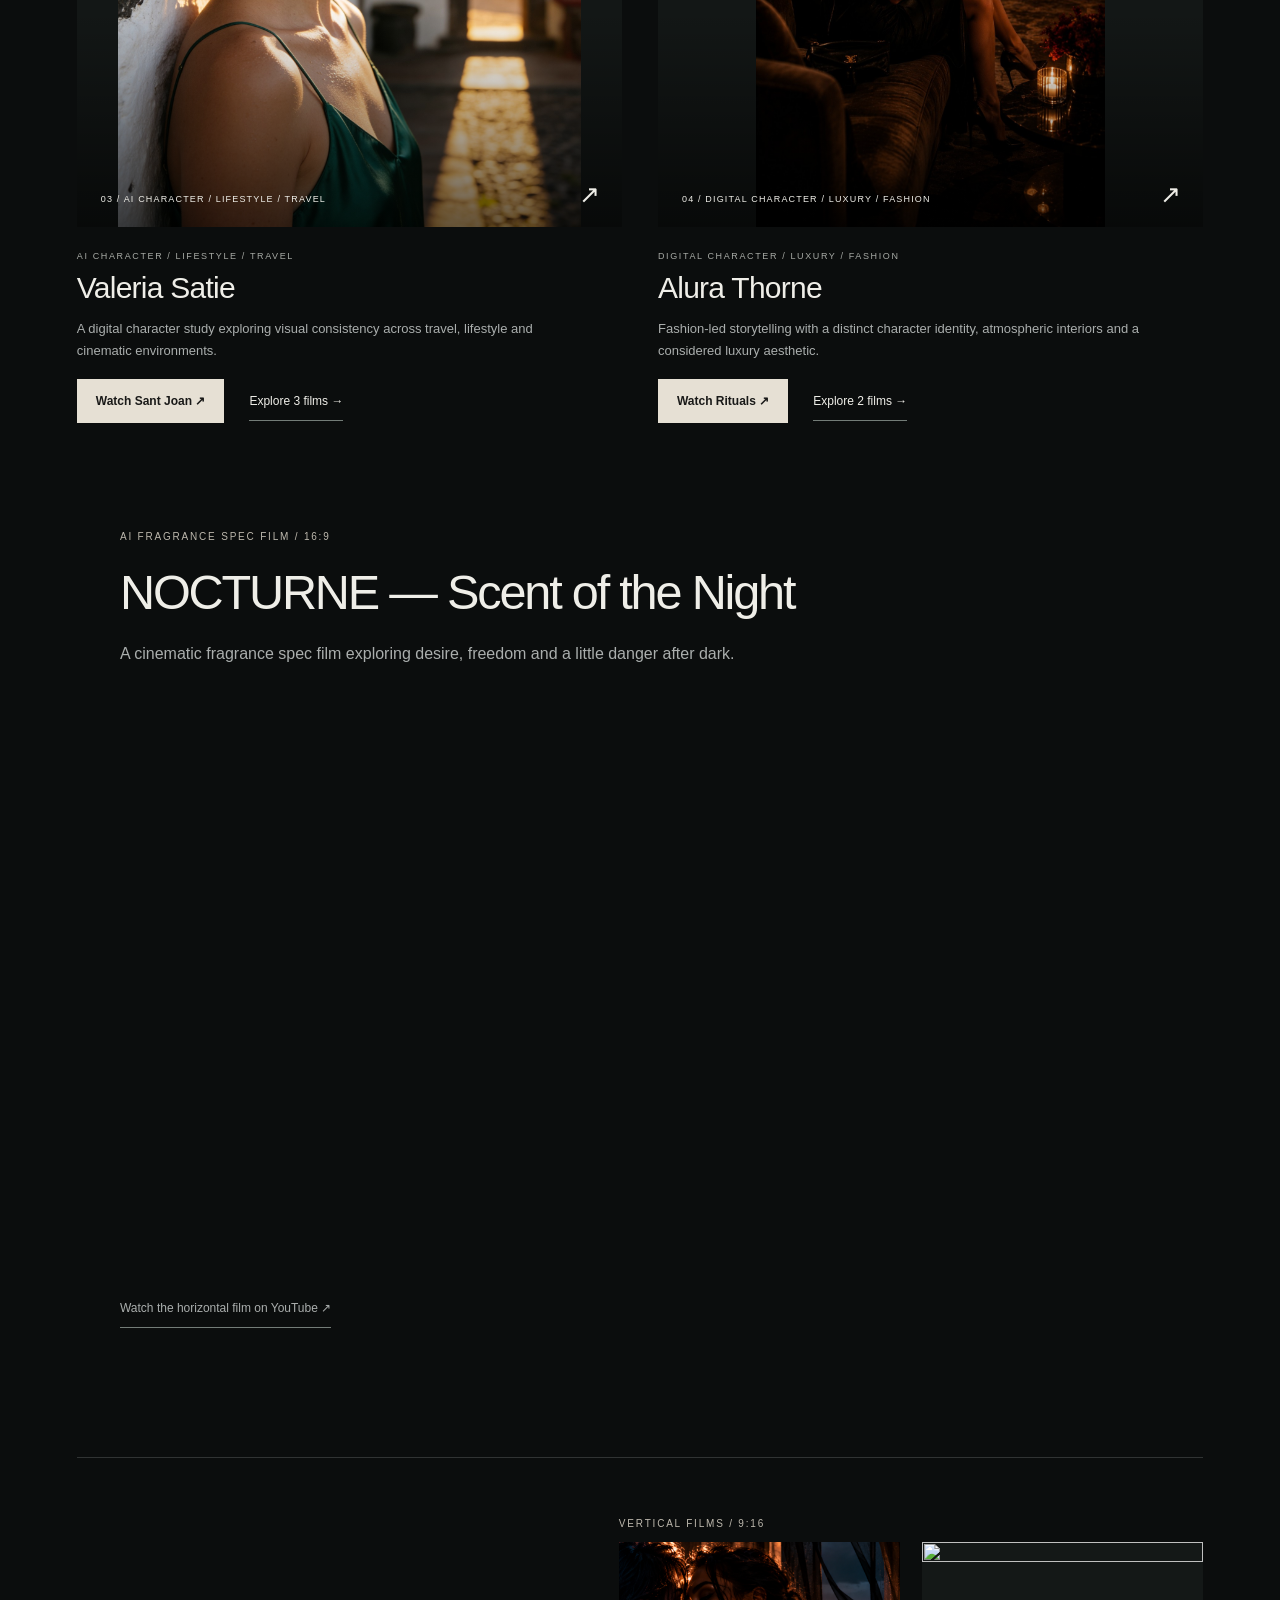
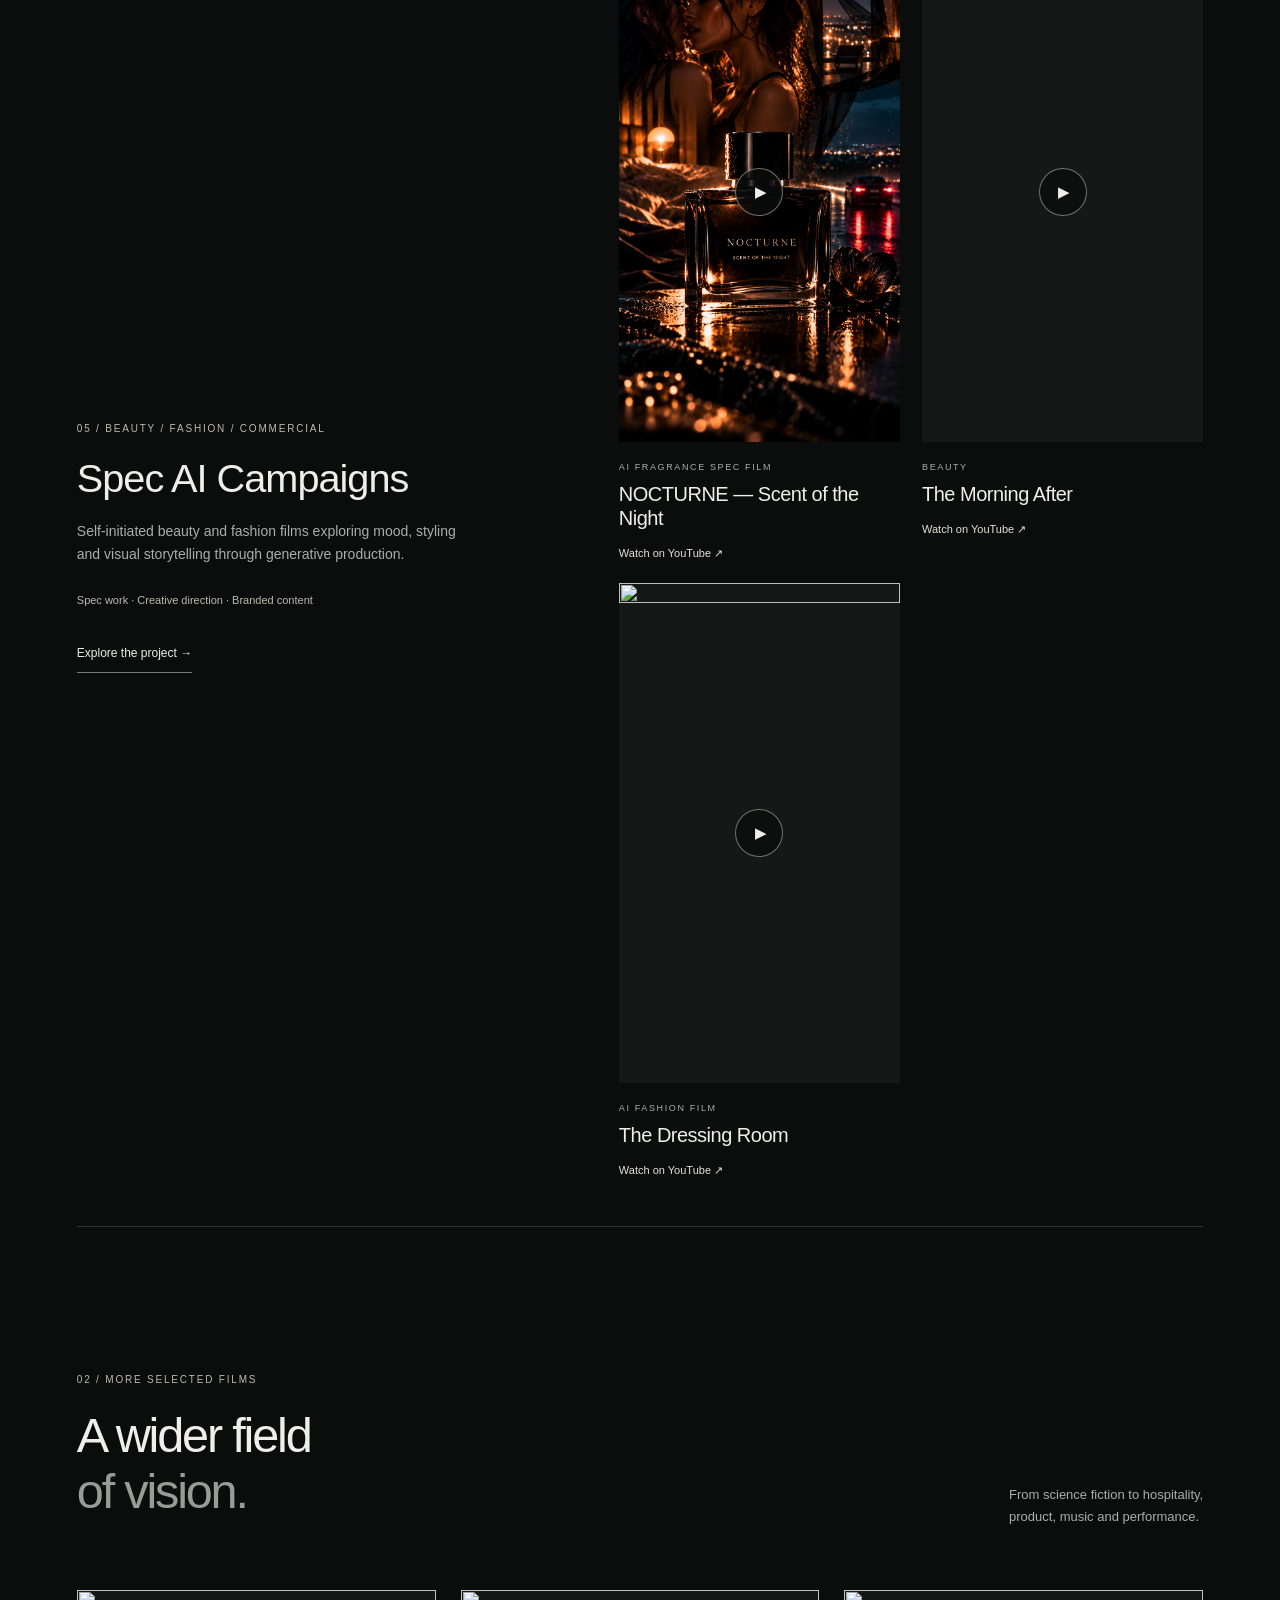
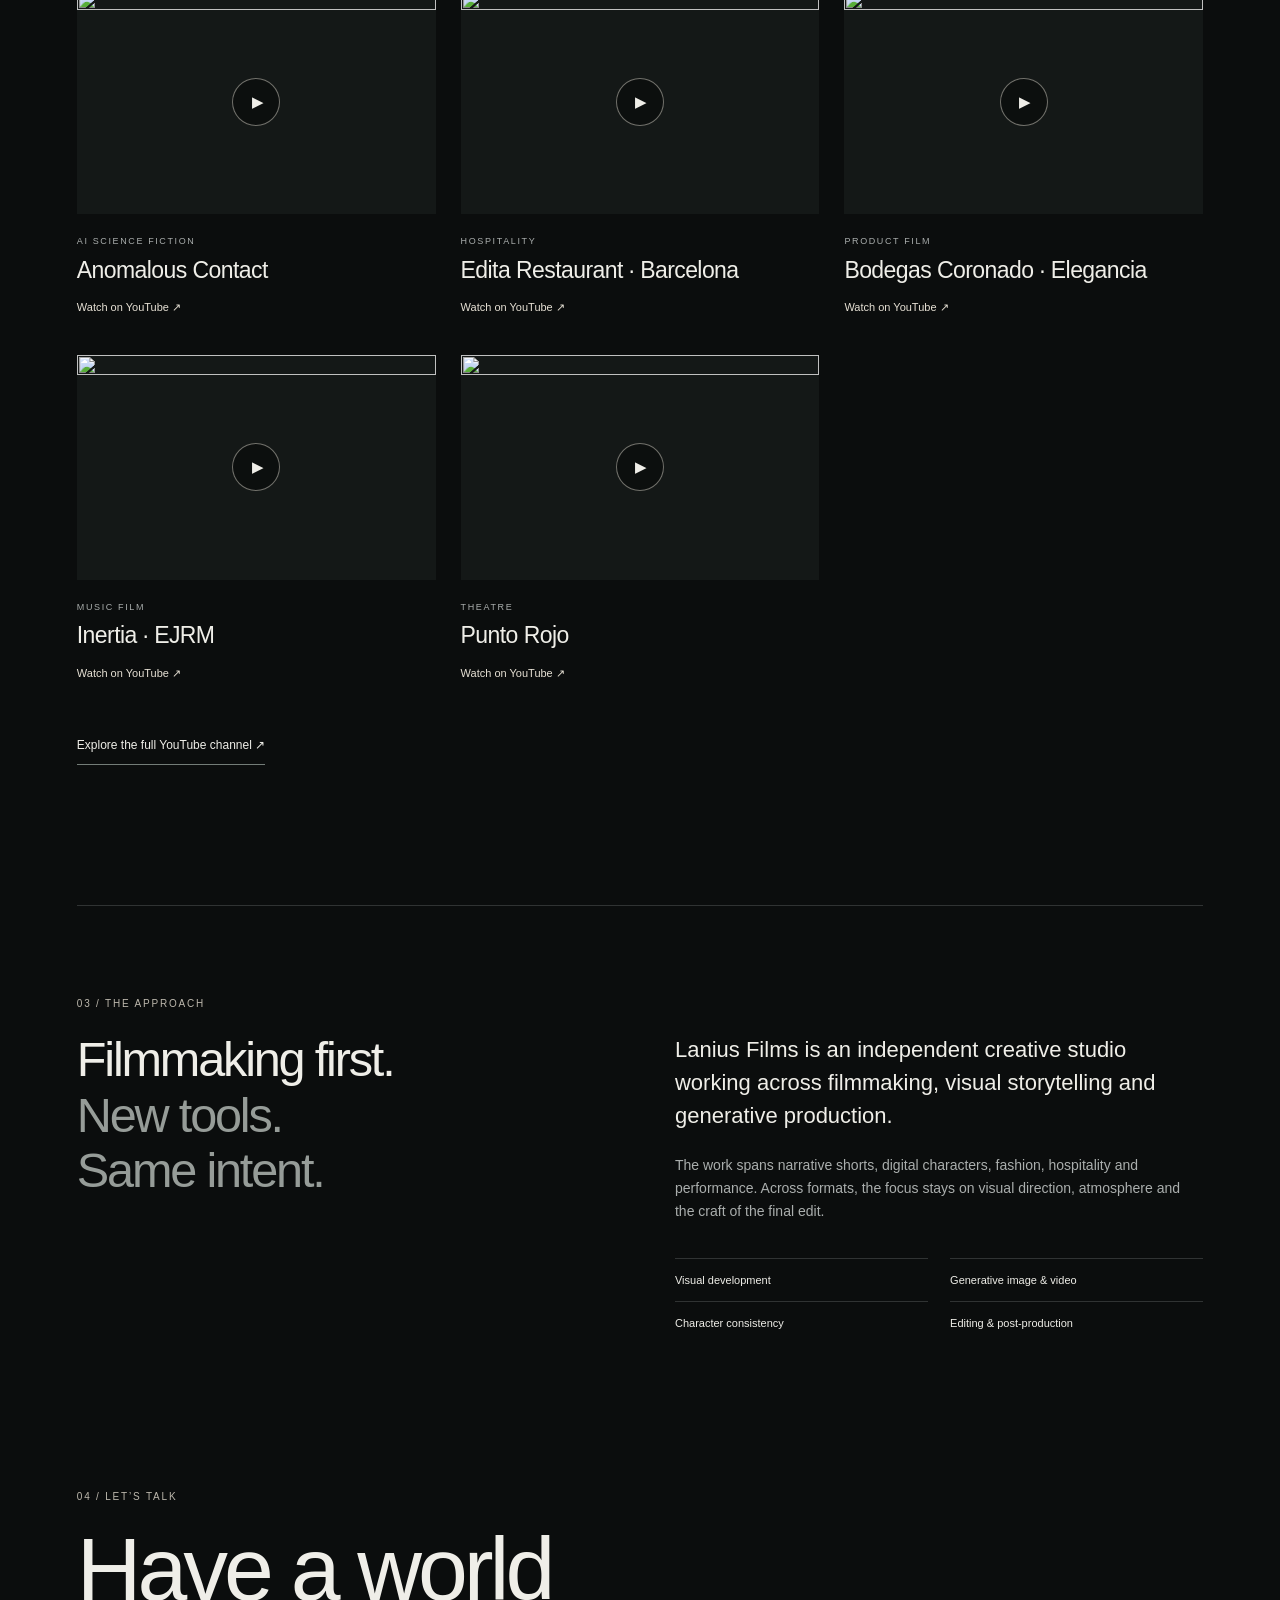
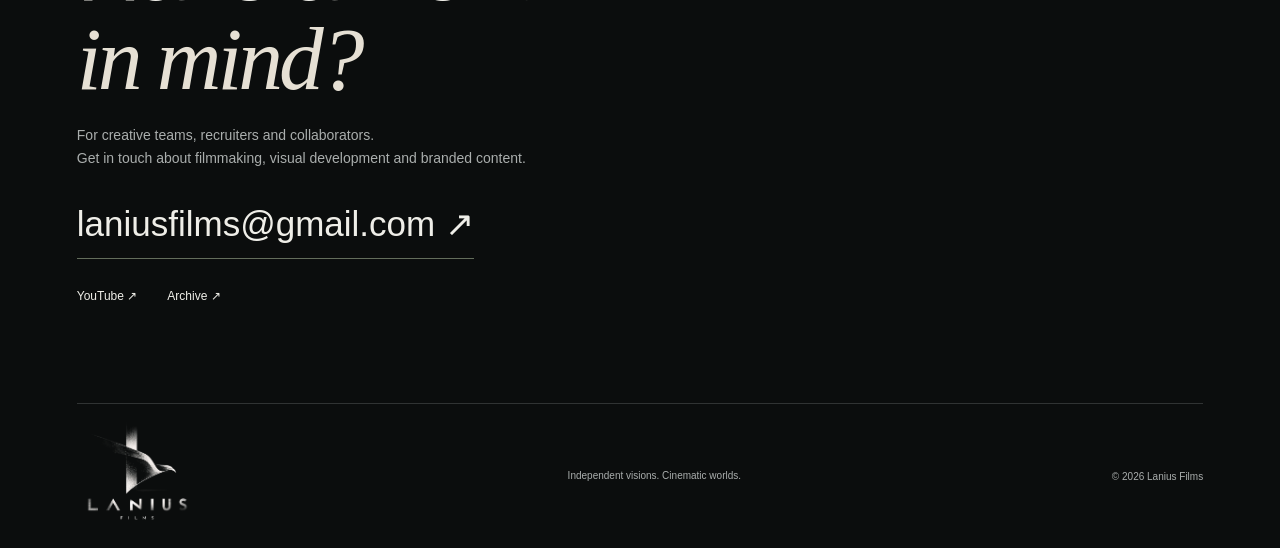
==== commit b9856781: "Update index.html" ====
--- a/index.html
+++ b/index.html
@@ -1,7 +1,7 @@
 <!doctype html><html lang="en"><head><meta charset="utf-8"><meta name="viewport" content="width=device-width, initial-scale=1"><meta name="description" content="Narrative films, digital characters, fashion and hospitality. Explore selected work and the 2026 showreel from Lanius Films."><meta name="theme-color" content="#0b0d0d"><meta property="og:title" content="AI Filmmaking &amp; Visual Storytelling — Lanius Films"><meta property="og:description" content="Narrative films, digital characters, fashion and hospitality. Explore selected work and the 2026 showreel from Lanius Films."><meta property="og:image" content="https://laniusfilms.github.io/assets/lanius-logo.png"><title>AI Filmmaking &amp; Visual Storytelling — Lanius Films</title><link rel="icon" href="assets/lanius-logo.png" type="image/png"><link rel="stylesheet" href="styles.css?v=20260930b"></head><body><a class="skip" href="#main">Skip to content</a><header class="container"><a class="brand brand-logo" href="index.html" aria-label="Lanius Films — home"><img src="assets/lanius-logo.png" alt="Lanius Films" width="100" height="100"></a><nav aria-label="Main navigation"><a href="index.html#work">Work</a><a href="index.html#about">About</a><a href="index.html#contact">Contact ↗</a></nav></header>
 <main id="main"><section class="hero"><img class="hero-image" src="assets/passenger.jpg" alt="" fetchpriority="high"><div class="hero-shade"></div><div class="container hero-inner"><p class="eyebrow">INDEPENDENT FILMMAKING / GENERATIVE IMAGINATION</p><h1>Stories with<br>an <em>atmosphere.</em></h1><p class="intro">Cinematic worlds, distinctive characters and bold visual ideas.<br>Filmmaking craft meets generative possibility.</p><div class="actions"><a class="button" href="https://www.youtube.com/watch?v=inUsMjauHSg" target="_blank" rel="noopener noreferrer">Watch the 2026 showreel ↗</a><a class="text-link" href="#work">Explore selected work ↓</a></div><div class="hero-caption"><span>FEATURED WORLD / THE PASSENGER</span><span>NARRATIVE AI FILM — 01</span></div></div></section>
 <section class="container reel-section" aria-label="AI Filmmaker Showreel 2026"><a class="reel-preview" href="https://www.youtube.com/watch?v=inUsMjauHSg" target="_blank" rel="noopener noreferrer"><div class="reel-image"><img src="https://i.ytimg.com/vi/inUsMjauHSg/hq720.jpg?sqp=-oaymwFBCNAFEJQDSFryq4qpAzMIARUAAIhCGAHYAQHiAQoIGBACGAY4AUAB8AEB-AH-CYAC0AWKAgwIABABGHIgVSg_MA8=&amp;rs=AOn4CLDs15ho0owqDbk4FakRiF5e41jrGA" alt="AI Filmmaker Showreel 2026" loading="lazy"><span class="play-mark" aria-hidden="true">▶</span></div><div><p class="eyebrow">START HERE / 20 SECONDS</p><h2>AI Filmmaker<br>Showreel 2026.</h2><p>Jorge Sánchez · A first look at the visual worlds.</p><span class="film-cta">Watch showreel on YouTube ↗</span></div></a></section>
-<section id="work" class="container section"><div class="section-heading"><div><p class="eyebrow">01 / SELECTED WORLDS</p><h2>Different worlds.<br><span>One cinematic instinct.</span></h2></div><p>Narrative films, character worlds<br>and independent commercial studies.</p></div><div class="project-grid"><article class="project featured "><a class="media" href="the-passenger.html" aria-label="Explore The Passenger"><img src="assets/passenger.jpg" alt="A car driving through a rain-soaked forest at night" loading="lazy" decoding="async"><span class="media-label">01 / Narrative AI Film</span><span class="arrow" aria-hidden="true">↗</span></a><div class="project-text"><div><p class="eyebrow">Narrative AI Film</p><h3><a href="the-passenger.html">The Passenger</a></h3></div><p>Atmosphere-led visual storytelling, built around cinematic framing, tension and a cohesive narrative world.</p></div><div class="project-actions"><a class="button" href="https://youtu.be/e6pMpZrxgxc?si=PrTywpI4Ll-C6UaM" target="_blank" rel="noopener noreferrer">Watch The Passenger ↗</a><a class="text-link" href="the-passenger.html">Explore project →</a></div></article><article class="project "><a class="media" href="vex-darkness.html" aria-label="Explore Vex Darkness"><img src="assets/vex.jpg" alt="A fisherman entering a turbulent sea beneath a dark sky" loading="lazy" decoding="async"><span class="media-label">02 / Horror / Found Footage / Worldbuilding</span><span class="arrow" aria-hidden="true">↗</span></a><div class="project-text"><div><p class="eyebrow">Horror / Found Footage / Worldbuilding</p><h3><a href="vex-darkness.html">Vex Darkness</a></h3></div><p>An interconnected horror universe exploring found-footage aesthetics, unsettling environments and visual mythology.</p></div><div class="project-actions"><a class="button" href="https://youtube.com/shorts/CXYfxc1Yt4E?si=5esPCmAtYRcJU6DT" target="_blank" rel="noopener noreferrer">Watch Jarjacha ↗</a><a class="text-link" href="vex-darkness.html#films">Explore 4 films →</a></div></article><article class="project portrait "><a class="media" href="valeria.html" aria-label="Explore Valeria Satie"><img src="assets/valeria.jpg" alt="Valeria Satie wearing a green dress in warm sunset light" loading="lazy" decoding="async"><span class="media-label">03 / AI Character / Lifestyle / Travel</span><span class="arrow" aria-hidden="true">↗</span></a><div class="project-text"><div><p class="eyebrow">AI Character / Lifestyle / Travel</p><h3><a href="valeria.html">Valeria Satie</a></h3></div><p>A digital character study exploring visual consistency across travel, lifestyle and cinematic environments.</p></div><div class="project-actions"><a class="button" href="https://youtube.com/shorts/jWVXYVN-Y2I?si=QXNgGBjqFc1zawLg" target="_blank" rel="noopener noreferrer">Watch Sant Joan ↗</a><a class="text-link" href="valeria.html#films">Explore 3 films →</a></div></article><article class="project portrait "><a class="media" href="alura-thorne.html" aria-label="Explore Alura Thorne"><img src="assets/alura.jpg" alt="Alura holding a glass in a hotel overlooking the city skyline" loading="lazy" decoding="async"><span class="media-label">04 / Digital Character / Luxury / Fashion</span><span class="arrow" aria-hidden="true">↗</span></a><div class="project-text"><div><p class="eyebrow">Digital Character / Luxury / Fashion</p><h3><a href="alura-thorne.html">Alura Thorne</a></h3></div><p>Fashion-led storytelling with a distinct character identity, atmospheric interiors and a considered luxury aesthetic.</p></div><div class="project-actions"><a class="button" href="https://www.youtube.com/shorts/4KPNG_sq3s0" target="_blank" rel="noopener noreferrer">Watch Rituals ↗</a><a class="text-link" href="alura-thorne.html#films">Explore 2 films →</a></div></article><section id="nocturne" style="grid-column:1/-1;width:100%;max-width:1040px;margin:32px auto 56px"><p class="eyebrow">AI FRAGRANCE SPEC FILM / 16:9</p><h2>NOCTURNE — Scent of the Night</h2><p>A cinematic fragrance spec film exploring desire, freedom and a little danger after dark.</p><iframe src="https://www.youtube.com/embed/h940Uvh2X5c?rel=0" title="NOCTURNE — Scent of the Night | Horizontal film" loading="lazy" style="display:block;width:100%;aspect-ratio:16/9;border:0;margin-top:26px" allow="accelerometer; autoplay; clipboard-write; encrypted-media; gyroscope; picture-in-picture; web-share" referrerpolicy="strict-origin-when-cross-origin" allowfullscreen></iframe><p><a class="text-link" href="https://www.youtube.com/watch?v=h940Uvh2X5c" target="_blank" rel="noopener noreferrer">Watch the horizontal film on YouTube ↗</a></p></section><article class="project spec-project" style="grid-column:1/-1"><div class="spec-copy"><p class="eyebrow">05 / Beauty / Fashion / Commercial</p><h3><a href="spec-ai-campaigns.html">Spec AI Campaigns</a></h3><p>Self-initiated beauty and fashion films exploring mood, styling and visual storytelling through generative production.</p><p class="spec-focus">Spec work · Creative direction · Branded content</p><a class="text-link" href="spec-ai-campaigns.html">Explore the project →</a></div><div><p class="eyebrow">VERTICAL FILMS / 9:16</p><div class="spec-films"><article class="film-card"><a href="https://www.youtube.com/shorts/xiagdFylT-A" target="_blank" rel="noopener noreferrer" aria-label="Watch NOCTURNE — Scent of the Night on YouTube"><div class="film-thumb"><img src="https://i.ytimg.com/vi/xiagdFylT-A/oar2.jpg" alt="" loading="lazy" decoding="async"><span class="play-mark" aria-hidden="true">▶</span></div><p class="eyebrow">AI fragrance spec film</p><h3>NOCTURNE — Scent of the Night</h3><span class="film-cta">Watch on YouTube ↗</span></a></article><article class="film-card"><a href="https://youtube.com/shorts/u-hAFLda9GM?si=MUGkpr47fwujF1lz" target="_blank" rel="noopener noreferrer" aria-label="Watch The Morning After on YouTube"><div class="film-thumb"><img src="https://i.ytimg.com/vi/u-hAFLda9GM/sardefault.jpg?sqp=-oaymwEoCJUDENAFSFqQAgHyq4qpAxcIARUAAIhC2AEB4gEKCBgQAhgGOAFAAQ==&amp;rs=AOn4CLBOX15GiAtaBcoQNkpbGwCanh4tWA" alt="" loading="lazy" decoding="async"><span class="play-mark" aria-hidden="true">▶</span></div><p class="eyebrow">Beauty</p><h3>The Morning After</h3><span class="film-cta">Watch on YouTube ↗</span></a></article><article class="film-card"><a href="https://www.youtube.com/shorts/te0JJL8hJd0" target="_blank" rel="noopener noreferrer" aria-label="Watch The Dressing Room on YouTube"><div class="film-thumb"><img src="https://i.ytimg.com/vi/te0JJL8hJd0/oar1.jpg?sqp=-oaymwEoCJUDENAFSFqQAgHyq4qpAxcIARUAAIhC2AEB4gEKCBgQAhgGOAFAAQ==&amp;rs=AOn4CLCCYhreGt7p-zLSdVC4Pl9-BcN_hw&amp;usqp=CCk" alt="" loading="lazy" decoding="async"><span class="play-mark" aria-hidden="true">▶</span></div><p class="eyebrow">AI fashion film</p><h3>The Dressing Room</h3><span class="film-cta">Watch on YouTube ↗</span></a></article></div></div></article></div></section>
+<section id="work" class="container section"><div class="section-heading"><div><p class="eyebrow">01 / SELECTED WORLDS</p><h2>Different worlds.<br><span>One cinematic instinct.</span></h2></div><p>Narrative films, character worlds<br>and independent commercial studies.</p></div><div class="project-grid"><article class="project featured "><a class="media" href="the-passenger.html" aria-label="Explore The Passenger"><img src="assets/passenger.jpg" alt="A car driving through a rain-soaked forest at night" loading="lazy" decoding="async"><span class="media-label">01 / Narrative AI Film</span><span class="arrow" aria-hidden="true">↗</span></a><div class="project-text"><div><p class="eyebrow">Narrative AI Film</p><h3><a href="the-passenger.html">The Passenger</a></h3></div><p>Atmosphere-led visual storytelling, built around cinematic framing, tension and a cohesive narrative world.</p></div><div class="project-actions"><a class="button" href="https://youtu.be/e6pMpZrxgxc?si=PrTywpI4Ll-C6UaM" target="_blank" rel="noopener noreferrer">Watch The Passenger ↗</a><a class="text-link" href="the-passenger.html">Explore project →</a></div></article><article class="project "><a class="media" href="vex-darkness.html" aria-label="Explore Vex Darkness"><img src="assets/vex.jpg" alt="A fisherman entering a turbulent sea beneath a dark sky" loading="lazy" decoding="async"><span class="media-label">02 / Horror / Found Footage / Worldbuilding</span><span class="arrow" aria-hidden="true">↗</span></a><div class="project-text"><div><p class="eyebrow">Horror / Found Footage / Worldbuilding</p><h3><a href="vex-darkness.html">Vex Darkness</a></h3></div><p>An interconnected horror universe exploring found-footage aesthetics, unsettling environments and visual mythology.</p></div><div class="project-actions"><a class="button" href="https://youtube.com/shorts/CXYfxc1Yt4E?si=5esPCmAtYRcJU6DT" target="_blank" rel="noopener noreferrer">Watch Jarjacha ↗</a><a class="text-link" href="vex-darkness.html#films">Explore 4 films →</a></div></article><article class="project portrait "><a class="media" href="valeria.html" aria-label="Explore Valeria Satie"><img src="assets/valeria.jpg" alt="Valeria Satie wearing a green dress in warm sunset light" loading="lazy" decoding="async"><span class="media-label">03 / AI Character / Lifestyle / Travel</span><span class="arrow" aria-hidden="true">↗</span></a><div class="project-text"><div><p class="eyebrow">AI Character / Lifestyle / Travel</p><h3><a href="valeria.html">Valeria Satie</a></h3></div><p>A digital character study exploring visual consistency across travel, lifestyle and cinematic environments.</p></div><div class="project-actions"><a class="button" href="https://youtube.com/shorts/jWVXYVN-Y2I?si=QXNgGBjqFc1zawLg" target="_blank" rel="noopener noreferrer">Watch Sant Joan ↗</a><a class="text-link" href="valeria.html#films">Explore 3 films →</a></div></article><article class="project portrait "><a class="media" href="alura-thorne.html" aria-label="Explore Alura Thorne"><img src="assets/alura.jpg" alt="Alura holding a glass in a hotel overlooking the city skyline" loading="lazy" decoding="async"><span class="media-label">04 / Digital Character / Luxury / Fashion</span><span class="arrow" aria-hidden="true">↗</span></a><div class="project-text"><div><p class="eyebrow">Digital Character / Luxury / Fashion</p><h3><a href="alura-thorne.html">Alura Thorne</a></h3></div><p>Fashion-led storytelling with a distinct character identity, atmospheric interiors and a considered luxury aesthetic.</p></div><div class="project-actions"><a class="button" href="https://www.youtube.com/shorts/4KPNG_sq3s0" target="_blank" rel="noopener noreferrer">Watch Rituals ↗</a><a class="text-link" href="alura-thorne.html#films">Explore 2 films →</a></div></article><section id="nocturne" style="grid-column:1/-1;width:100%;max-width:1040px;margin:32px auto 56px"><p class="eyebrow">AI FRAGRANCE SPEC FILM / 16:9</p><h2>NOCTURNE — Scent of the Night</h2><p>A cinematic fragrance spec film exploring desire, freedom and a little danger after dark.</p><iframe src="https://www.youtube.com/embed/h940Uvh2X5c?rel=0" title="NOCTURNE — Scent of the Night | Horizontal film" loading="lazy" style="display:block;width:100%;aspect-ratio:16/9;border:0;margin-top:26px" allow="accelerometer; autoplay; clipboard-write; encrypted-media; gyroscope; picture-in-picture; web-share" referrerpolicy="strict-origin-when-cross-origin" allowfullscreen></iframe><p><a class="text-link" href="https://www.youtube.com/watch?v=h940Uvh2X5c" target="_blank" rel="noopener noreferrer">Watch the horizontal film on YouTube ↗</a></p></section><article class="project spec-project" style="grid-column:1/-1"><div class="spec-copy"><p class="eyebrow">05 / Beauty / Fashion / Commercial</p><h3><a href="spec-ai-campaigns.html">Spec AI Campaigns</a></h3><p>Self-initiated beauty and fashion films exploring mood, styling and visual storytelling through generative production.</p><p class="spec-focus">Spec work · Creative direction · Branded content</p><a class="text-link" href="spec-ai-campaigns.html">Explore the project →</a></div><div><p class="eyebrow">VERTICAL FILMS / 9:16</p><div class="spec-films"><article class="film-card"><a href="https://www.youtube.com/shorts/xiagdFylT-A" target="_blank" rel="noopener noreferrer" aria-label="Watch NOCTURNE — Scent of the Night on YouTube"><div class="film-thumb"><img src="assets/Perfume%20Nocturne%20bajo%20la%20lluvia.png" alt="" loading="lazy" decoding="async"><span class="play-mark" aria-hidden="true">▶</span></div><p class="eyebrow">AI fragrance spec film</p><h3>NOCTURNE — Scent of the Night</h3><span class="film-cta">Watch on YouTube ↗</span></a></article><article class="film-card"><a href="https://youtube.com/shorts/u-hAFLda9GM?si=MUGkpr47fwujF1lz" target="_blank" rel="noopener noreferrer" aria-label="Watch The Morning After on YouTube"><div class="film-thumb"><img src="https://i.ytimg.com/vi/u-hAFLda9GM/sardefault.jpg?sqp=-oaymwEoCJUDENAFSFqQAgHyq4qpAxcIARUAAIhC2AEB4gEKCBgQAhgGOAFAAQ==&amp;rs=AOn4CLBOX15GiAtaBcoQNkpbGwCanh4tWA" alt="" loading="lazy" decoding="async"><span class="play-mark" aria-hidden="true">▶</span></div><p class="eyebrow">Beauty</p><h3>The Morning After</h3><span class="film-cta">Watch on YouTube ↗</span></a></article><article class="film-card"><a href="https://www.youtube.com/shorts/te0JJL8hJd0" target="_blank" rel="noopener noreferrer" aria-label="Watch The Dressing Room on YouTube"><div class="film-thumb"><img src="https://i.ytimg.com/vi/te0JJL8hJd0/oar1.jpg?sqp=-oaymwEoCJUDENAFSFqQAgHyq4qpAxcIARUAAIhC2AEB4gEKCBgQAhgGOAFAAQ==&amp;rs=AOn4CLCCYhreGt7p-zLSdVC4Pl9-BcN_hw&amp;usqp=CCk" alt="" loading="lazy" decoding="async"><span class="play-mark" aria-hidden="true">▶</span></div><p class="eyebrow">AI fashion film</p><h3>The Dressing Room</h3><span class="film-cta">Watch on YouTube ↗</span></a></article></div></div></article></div></section>
 <section id="more-work" class="container section more-work"><div class="section-heading"><div><p class="eyebrow">02 / MORE SELECTED FILMS</p><h2>A wider field<br><span>of vision.</span></h2></div><p>From science fiction to hospitality,<br>product, music and performance.</p></div><div class="film-grid"><article class="film-card"><a href="https://www.youtube.com/shorts/ENhfoylp6CQ" target="_blank" rel="noopener noreferrer" aria-label="Watch Anomalous Contact on YouTube"><div class="film-thumb"><img src="https://i.ytimg.com/vi/ENhfoylp6CQ/sardefault.jpg?sqp=-oaymwEoCJUDENAFSFqQAgHyq4qpAxcIARUAAIhC2AEB4gEKCBgQAhgGOAFAAQ==&amp;rs=AOn4CLDh-xr8KjjxuI_oZllA8obNcJfUTA" alt="" loading="lazy" decoding="async"><span class="play-mark" aria-hidden="true">▶</span></div><p class="eyebrow">AI science fiction</p><h3>Anomalous Contact</h3><span class="film-cta">Watch on YouTube ↗</span></a></article><article class="film-card"><a href="https://www.youtube.com/watch?v=f7HLcFtTyY4" target="_blank" rel="noopener noreferrer" aria-label="Watch Edita Restaurant · Barcelona on YouTube"><div class="film-thumb"><img src="https://i.ytimg.com/vi/f7HLcFtTyY4/hqdefault.jpg" alt="" loading="lazy" decoding="async"><span class="play-mark" aria-hidden="true">▶</span></div><p class="eyebrow">Hospitality</p><h3>Edita Restaurant · Barcelona</h3><span class="film-cta">Watch on YouTube ↗</span></a></article><article class="film-card"><a href="https://www.youtube.com/watch?v=VZPhWW-7ZJQ" target="_blank" rel="noopener noreferrer" aria-label="Watch Bodegas Coronado · Elegancia on YouTube"><div class="film-thumb"><img src="https://i.ytimg.com/vi/VZPhWW-7ZJQ/hqdefault.jpg?sqp=-oaymwFBCOADEI4CSFryq4qpAzMIARUAAIhCGAHYAQHiAQoIGBACGAY4AUAB8AEB-AH-CYAC0AWKAgwIABABGHIgRSg0MA8=&amp;rs=AOn4CLAJ7s-6J_g3qMgwSLESig4L7lqi-g" alt="" loading="lazy" decoding="async"><span class="play-mark" aria-hidden="true">▶</span></div><p class="eyebrow">Product film</p><h3>Bodegas Coronado · Elegancia</h3><span class="film-cta">Watch on YouTube ↗</span></a></article><article class="film-card"><a href="https://www.youtube.com/watch?v=ytjX4fJJIX4" target="_blank" rel="noopener noreferrer" aria-label="Watch Inertia · EJRM on YouTube"><div class="film-thumb"><img src="https://i.ytimg.com/vi/ytjX4fJJIX4/hq720.jpg?sqp=-oaymwFBCNAFEJQDSFryq4qpAzMIARUAAIhCGAHYAQHiAQoIGBACGAY4AUAB8AEB-AH-CYAC0AWKAgwIABABGFkgXChlMA8=&amp;rs=AOn4CLAuVsH8xegRqmhCgY3815Nrj9W77g" alt="" loading="lazy" decoding="async"><span class="play-mark" aria-hidden="true">▶</span></div><p class="eyebrow">Music film</p><h3>Inertia · EJRM</h3><span class="film-cta">Watch on YouTube ↗</span></a></article><article class="film-card"><a href="https://www.youtube.com/watch?v=xdG11cBJjt0" target="_blank" rel="noopener noreferrer" aria-label="Watch Punto Rojo on YouTube"><div class="film-thumb"><img src="https://i.ytimg.com/vi/xdG11cBJjt0/hqdefault.jpg?sqp=-oaymwEnCOADEI4CSFryq4qpAxkIARUAAIhCGAHYAQHiAQoIGBACGAY4AUAB&amp;rs=AOn4CLDtapetO-_plDzyCIk-vsI5lMCxGQ" alt="" loading="lazy" decoding="async"><span class="play-mark" aria-hidden="true">▶</span></div><p class="eyebrow">Theatre</p><h3>Punto Rojo</h3><span class="film-cta">Watch on YouTube ↗</span></a></article></div><a class="text-link channel-link" href="https://www.youtube.com/@laniusfilms" target="_blank" rel="noopener noreferrer">Explore the full YouTube channel ↗</a></section>
 <section id="about" class="container section about"><div><p class="eyebrow">03 / THE APPROACH</p><h2>Filmmaking first.<br><span>New tools.<br>Same intent.</span></h2></div><div class="about-copy"><p class="lead">Lanius Films is an independent creative studio working across filmmaking, visual storytelling and generative production.</p><p>The work spans narrative shorts, digital characters, fashion, hospitality and performance. Across formats, the focus stays on visual direction, atmosphere and the craft of the final edit.</p><div class="capabilities"><span>Visual development</span><span>Generative image & video</span><span>Character consistency</span><span>Editing & post-production</span></div></div></section>
-<section id="contact" class="container section contact"><p class="eyebrow">04 / LET’S TALK</p><h2>Have a world<br><em>in mind?</em></h2><p>For creative teams, recruiters and collaborators.<br>Get in touch about filmmaking, visual development and branded content.</p><a class="contact-email" href="mailto:laniusfilms@gmail.com">laniusfilms@gmail.com ↗</a><div class="socials"><a class="social-link" href="https://www.youtube.com/@laniusfilms" target="_blank" rel="noopener noreferrer">YouTube ↗</a><a class="social-link" href="https://laniusfilms.wordpress.com/" target="_blank" rel="noopener noreferrer">Archive ↗</a></div></section></main><footer class="container"><a class="brand brand-logo" href="index.html" aria-label="Lanius Films — home"><img src="assets/lanius-logo.png" alt="Lanius Films" width="100" height="100"></a><p>Independent visions. Cinematic worlds.</p><span>© 2026 Lanius Films</span></footer></body></html>+<section id="contact" class="container section contact"><p class="eyebrow">04 / LET’S TALK</p><h2>Have a world<br><em>in mind?</em></h2><p>For creative teams, recruiters and collaborators.<br>Get in touch about filmmaking, visual development and branded content.</p><a class="contact-email" href="mailto:laniusfilms@gmail.com">laniusfilms@gmail.com ↗</a><div class="socials"><a class="social-link" href="https://www.youtube.com/@laniusfilms" target="_blank" rel="noopener noreferrer">YouTube ↗</a><a class="social-link" href="https://laniusfilms.wordpress.com/" target="_blank" rel="noopener noreferrer">Archive ↗</a></div></section></main><footer class="container"><a class="brand brand-logo" href="index.html" aria-label="Lanius Films — home"><img src="assets/lanius-logo.png" alt="Lanius Films" width="100" height="100"></a><p>Independent visions. Cinematic worlds.</p><span>© 2026 Lanius Films</span></footer></body></html>
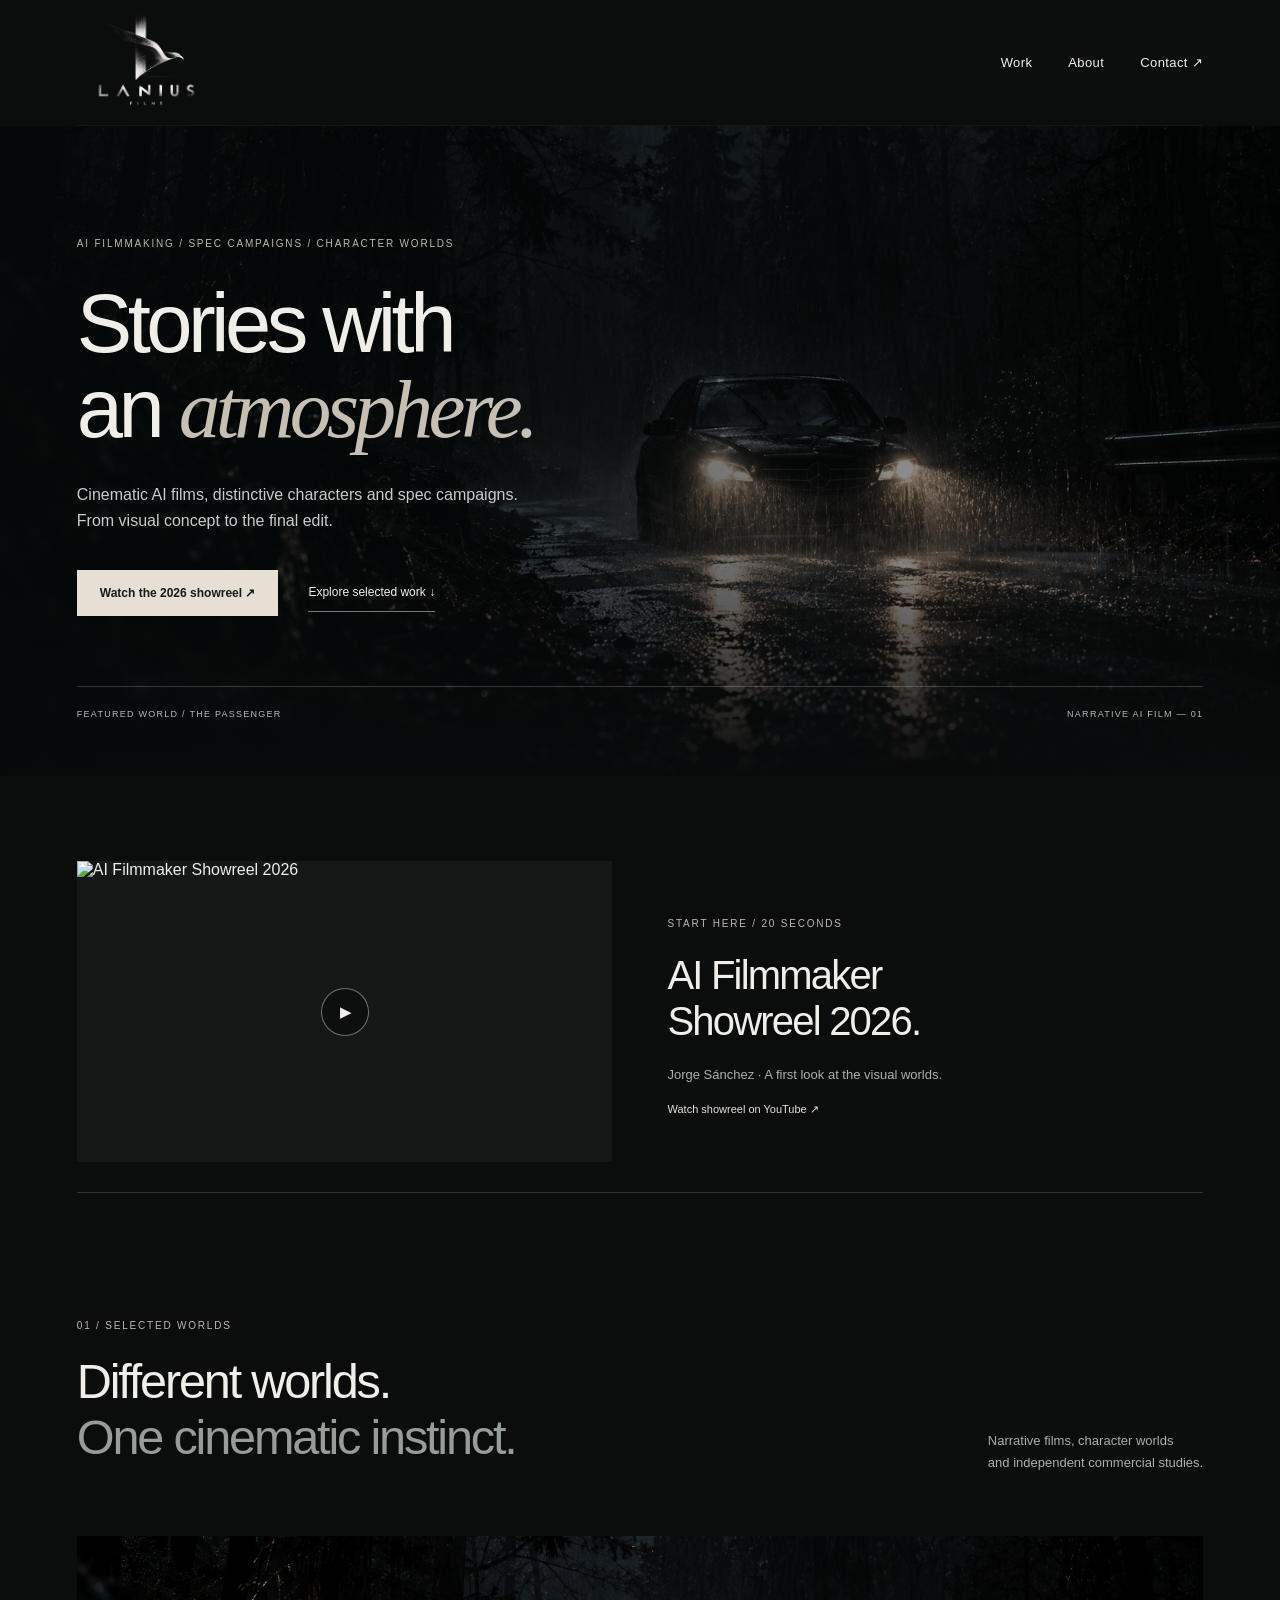
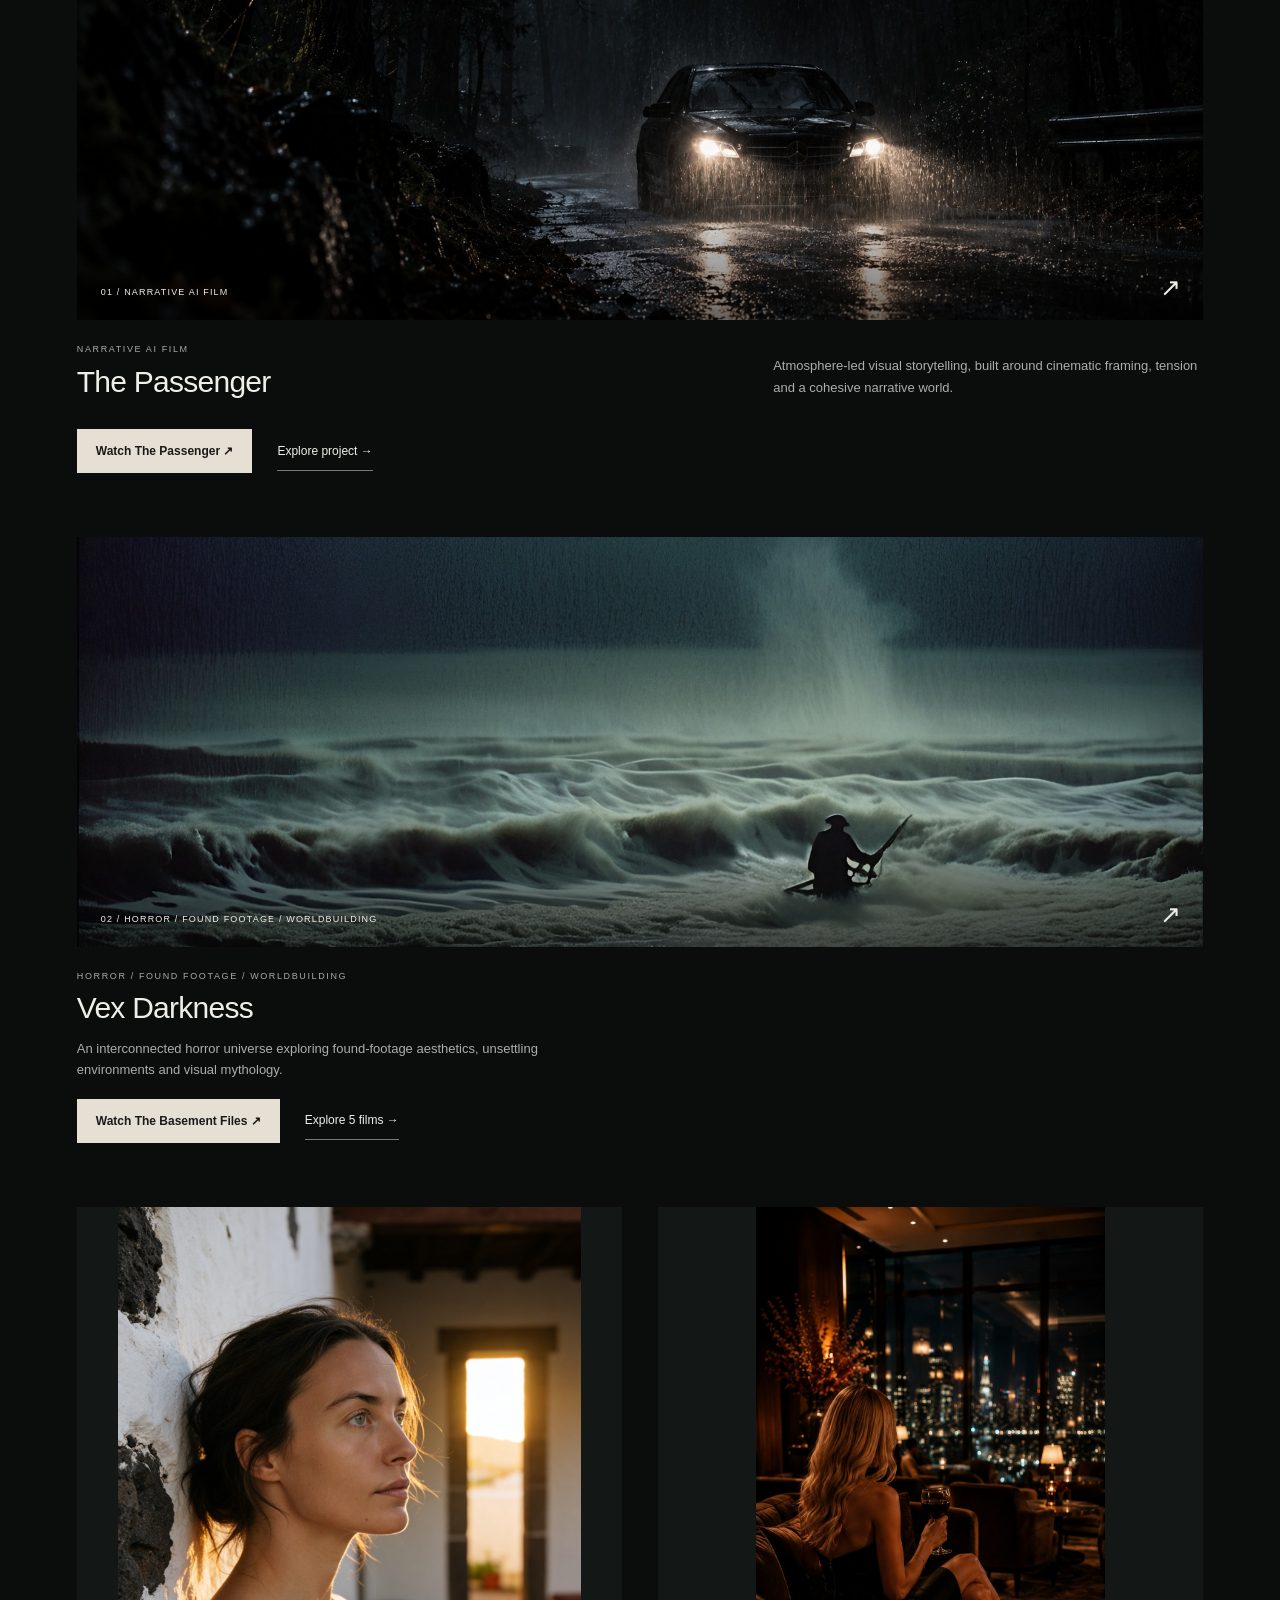
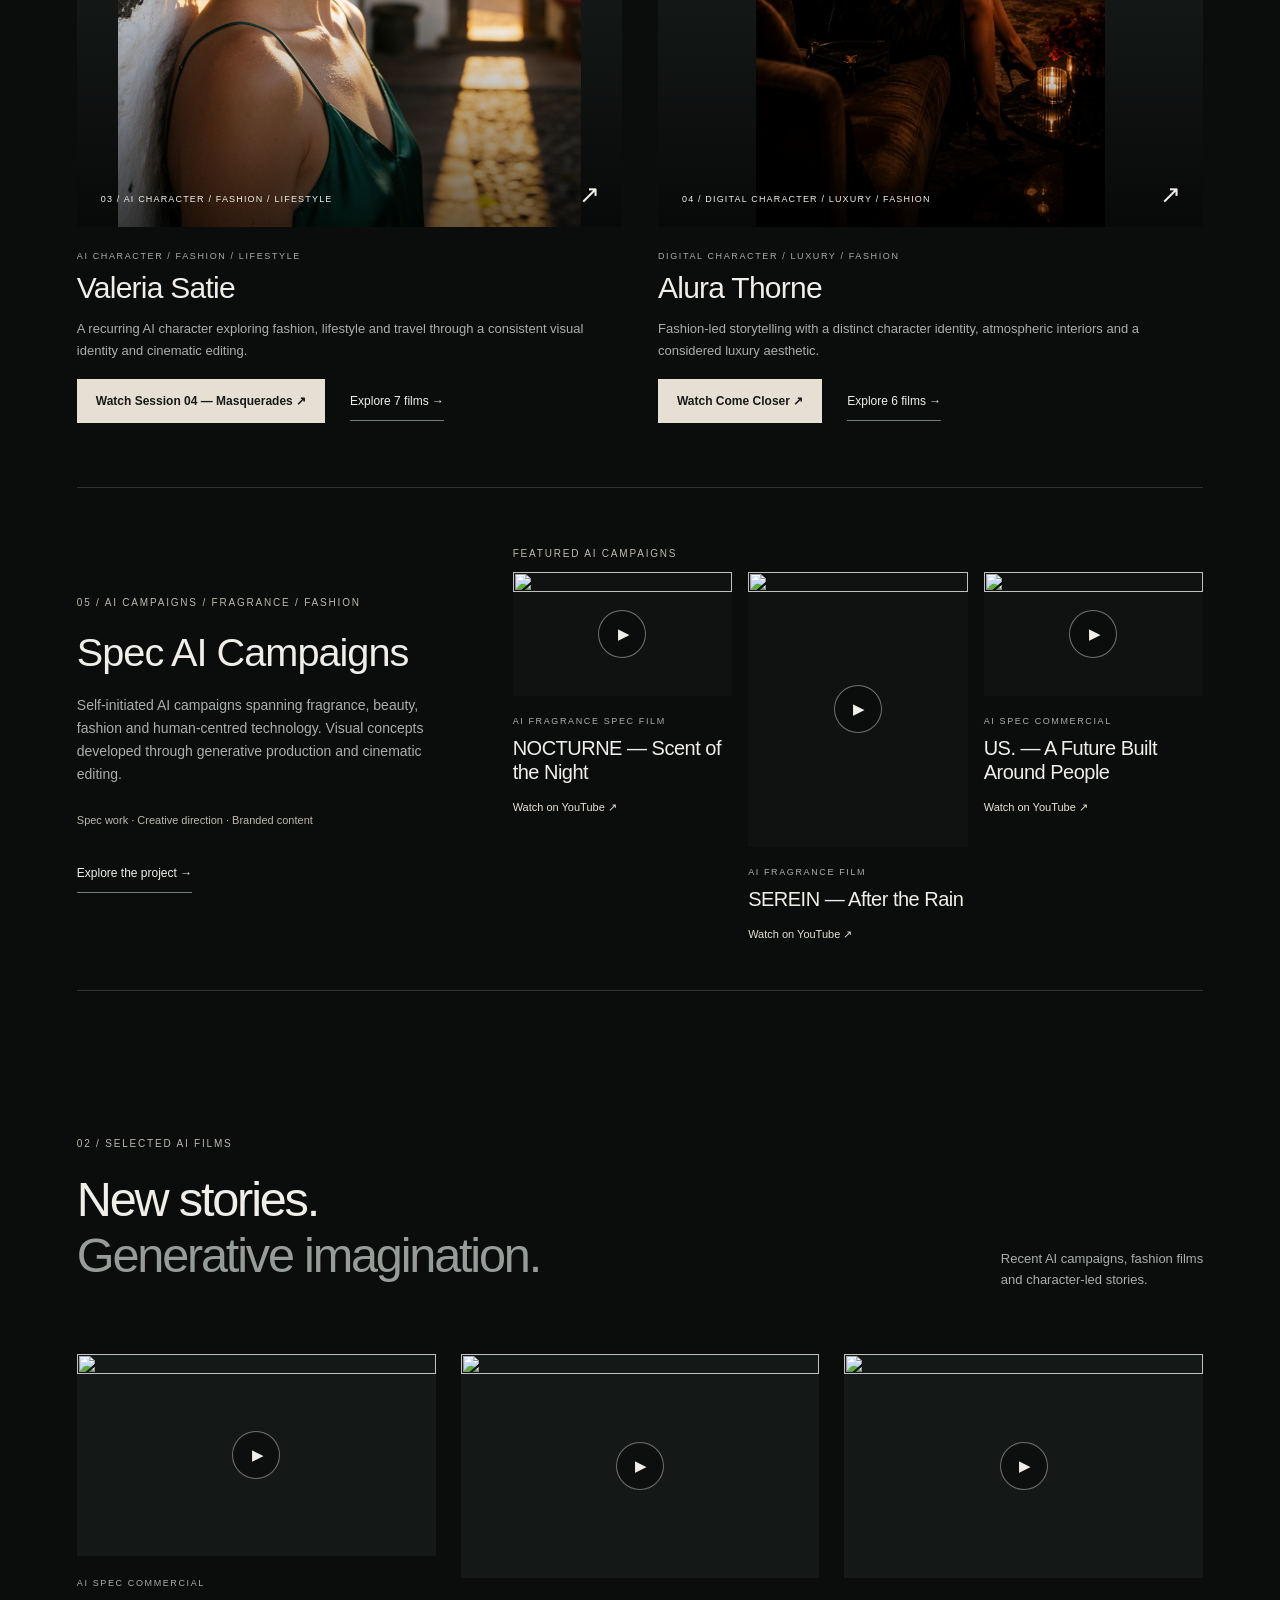
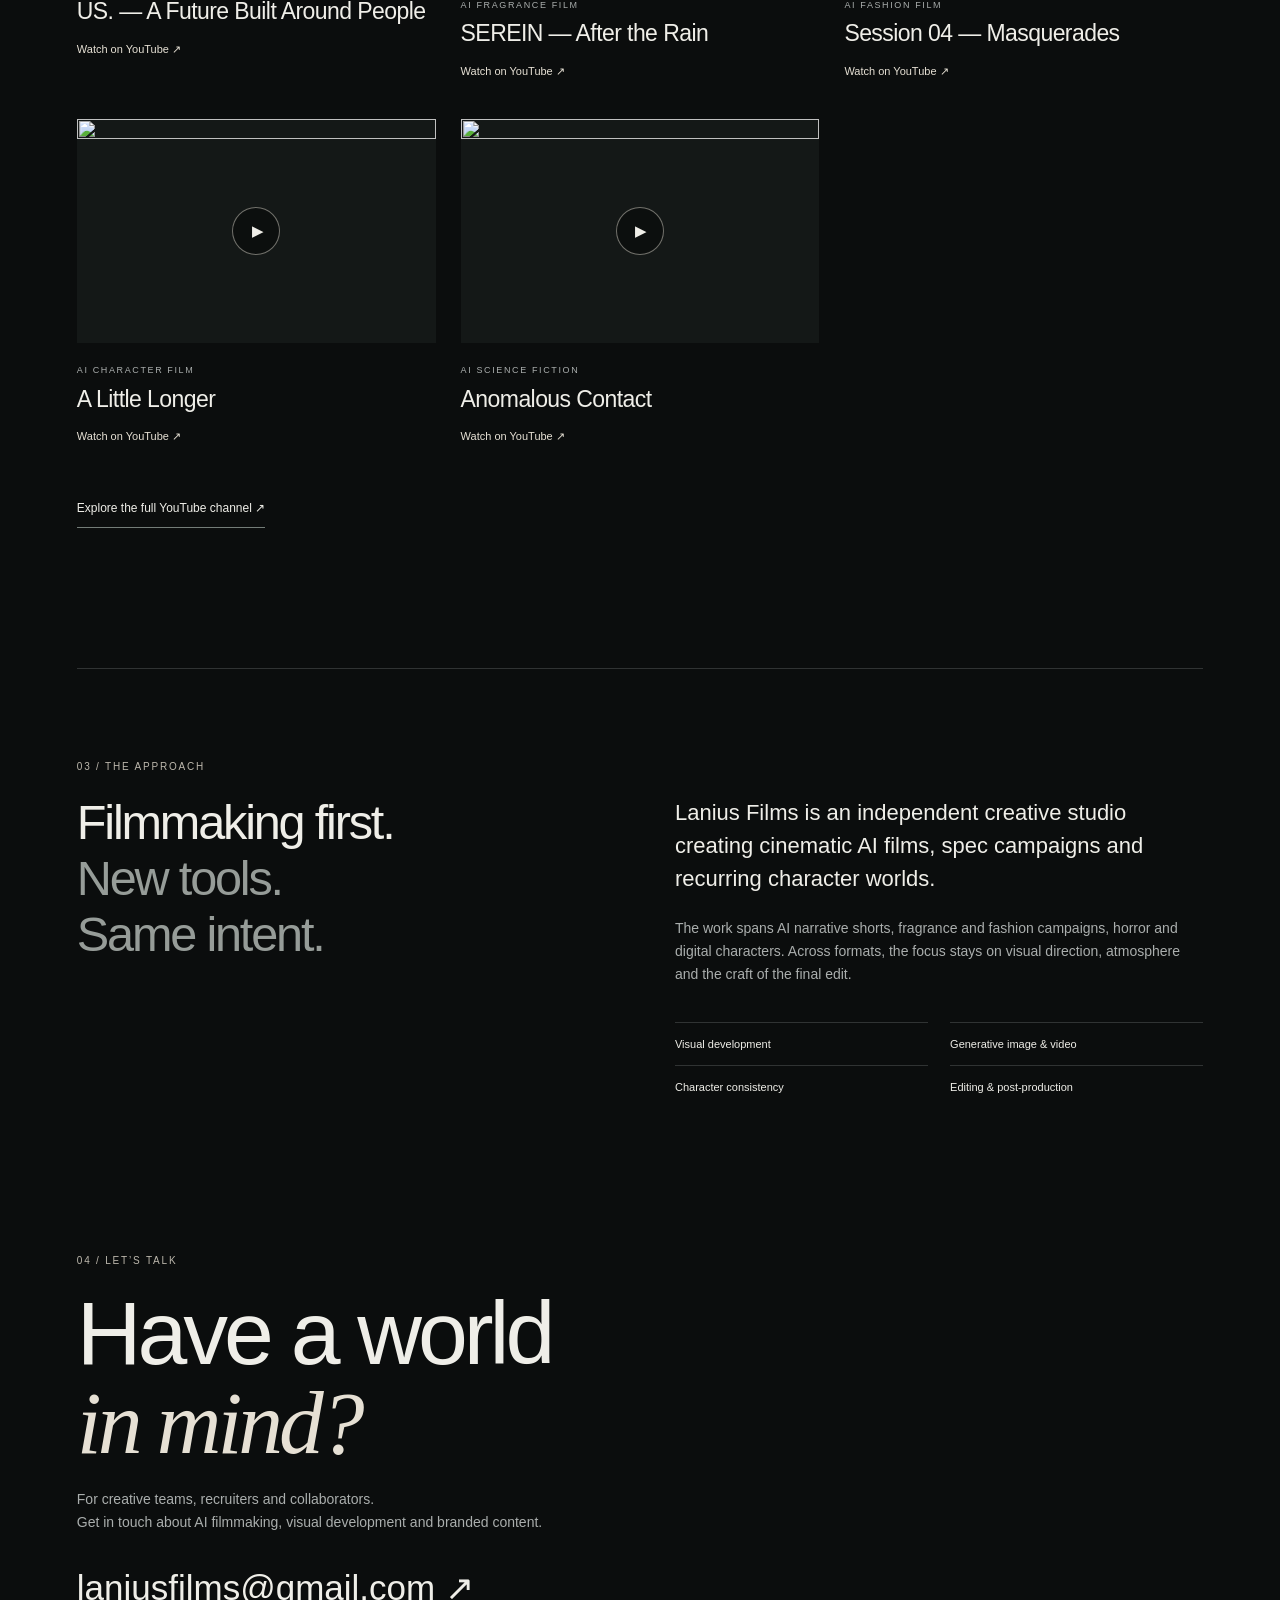
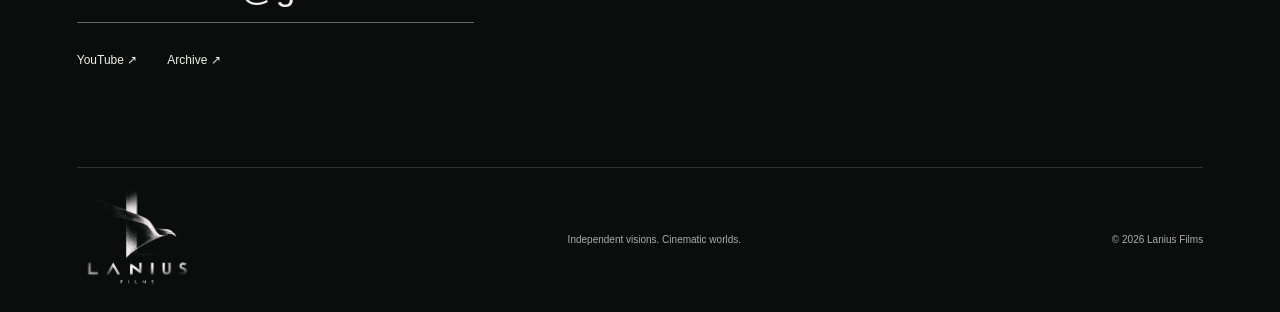
==== commit 41deac3d: "Refresh portfolio with latest AI campaigns and character films" ====
--- a/index.html
+++ b/index.html
@@ -1,7 +1,7 @@
-<!doctype html><html lang="en"><head><meta charset="utf-8"><meta name="viewport" content="width=device-width, initial-scale=1"><meta name="description" content="Narrative films, digital characters, fashion and hospitality. Explore selected work and the 2026 showreel from Lanius Films."><meta name="theme-color" content="#0b0d0d"><meta property="og:title" content="AI Filmmaking &amp; Visual Storytelling — Lanius Films"><meta property="og:description" content="Narrative films, digital characters, fashion and hospitality. Explore selected work and the 2026 showreel from Lanius Films."><meta property="og:image" content="https://laniusfilms.github.io/assets/lanius-logo.png"><title>AI Filmmaking &amp; Visual Storytelling — Lanius Films</title><link rel="icon" href="assets/lanius-logo.png" type="image/png"><link rel="stylesheet" href="styles.css?v=20260930b"></head><body><a class="skip" href="#main">Skip to content</a><header class="container"><a class="brand brand-logo" href="index.html" aria-label="Lanius Films — home"><img src="assets/lanius-logo.png" alt="Lanius Films" width="100" height="100"></a><nav aria-label="Main navigation"><a href="index.html#work">Work</a><a href="index.html#about">About</a><a href="index.html#contact">Contact ↗</a></nav></header>
-<main id="main"><section class="hero"><img class="hero-image" src="assets/passenger.jpg" alt="" fetchpriority="high"><div class="hero-shade"></div><div class="container hero-inner"><p class="eyebrow">INDEPENDENT FILMMAKING / GENERATIVE IMAGINATION</p><h1>Stories with<br>an <em>atmosphere.</em></h1><p class="intro">Cinematic worlds, distinctive characters and bold visual ideas.<br>Filmmaking craft meets generative possibility.</p><div class="actions"><a class="button" href="https://www.youtube.com/watch?v=inUsMjauHSg" target="_blank" rel="noopener noreferrer">Watch the 2026 showreel ↗</a><a class="text-link" href="#work">Explore selected work ↓</a></div><div class="hero-caption"><span>FEATURED WORLD / THE PASSENGER</span><span>NARRATIVE AI FILM — 01</span></div></div></section>
+<!doctype html><html lang="en"><head><meta charset="utf-8"><meta name="viewport" content="width=device-width, initial-scale=1"><meta name="description" content="AI short films, digital characters and spec campaigns. Explore selected work and the 2026 showreel from Lanius Films."><meta name="theme-color" content="#0b0d0d"><meta property="og:title" content="AI Filmmaking &amp; Visual Storytelling — Lanius Films"><meta property="og:description" content="AI short films, digital characters and spec campaigns. Explore selected work and the 2026 showreel from Lanius Films."><meta property="og:image" content="https://laniusfilms.github.io/assets/lanius-logo.png"><title>AI Filmmaking &amp; Visual Storytelling — Lanius Films</title><link rel="icon" href="assets/lanius-logo.png" type="image/png"><link rel="stylesheet" href="styles.css?v=20261104"></head><body><a class="skip" href="#main">Skip to content</a><header class="container"><a class="brand brand-logo" href="index.html" aria-label="Lanius Films — home"><img src="assets/lanius-logo.png" alt="Lanius Films" width="100" height="100"></a><nav aria-label="Main navigation"><a href="index.html#work">Work</a><a href="index.html#about">About</a><a href="index.html#contact">Contact ↗</a></nav></header>
+<main id="main"><section class="hero"><img class="hero-image" src="assets/passenger.jpg" alt="" fetchpriority="high"><div class="hero-shade"></div><div class="container hero-inner"><p class="eyebrow">AI FILMMAKING / SPEC CAMPAIGNS / CHARACTER WORLDS</p><h1>Stories with<br>an <em>atmosphere.</em></h1><p class="intro">Cinematic AI films, distinctive characters and spec campaigns.<br>From visual concept to the final edit.</p><div class="actions"><a class="button" href="https://www.youtube.com/watch?v=inUsMjauHSg" target="_blank" rel="noopener noreferrer">Watch the 2026 showreel ↗</a><a class="text-link" href="#work">Explore selected work ↓</a></div><div class="hero-caption"><span>FEATURED WORLD / THE PASSENGER</span><span>NARRATIVE AI FILM — 01</span></div></div></section>
 <section class="container reel-section" aria-label="AI Filmmaker Showreel 2026"><a class="reel-preview" href="https://www.youtube.com/watch?v=inUsMjauHSg" target="_blank" rel="noopener noreferrer"><div class="reel-image"><img src="https://i.ytimg.com/vi/inUsMjauHSg/hq720.jpg?sqp=-oaymwFBCNAFEJQDSFryq4qpAzMIARUAAIhCGAHYAQHiAQoIGBACGAY4AUAB8AEB-AH-CYAC0AWKAgwIABABGHIgVSg_MA8=&amp;rs=AOn4CLDs15ho0owqDbk4FakRiF5e41jrGA" alt="AI Filmmaker Showreel 2026" loading="lazy"><span class="play-mark" aria-hidden="true">▶</span></div><div><p class="eyebrow">START HERE / 20 SECONDS</p><h2>AI Filmmaker<br>Showreel 2026.</h2><p>Jorge Sánchez · A first look at the visual worlds.</p><span class="film-cta">Watch showreel on YouTube ↗</span></div></a></section>
-<section id="work" class="container section"><div class="section-heading"><div><p class="eyebrow">01 / SELECTED WORLDS</p><h2>Different worlds.<br><span>One cinematic instinct.</span></h2></div><p>Narrative films, character worlds<br>and independent commercial studies.</p></div><div class="project-grid"><article class="project featured "><a class="media" href="the-passenger.html" aria-label="Explore The Passenger"><img src="assets/passenger.jpg" alt="A car driving through a rain-soaked forest at night" loading="lazy" decoding="async"><span class="media-label">01 / Narrative AI Film</span><span class="arrow" aria-hidden="true">↗</span></a><div class="project-text"><div><p class="eyebrow">Narrative AI Film</p><h3><a href="the-passenger.html">The Passenger</a></h3></div><p>Atmosphere-led visual storytelling, built around cinematic framing, tension and a cohesive narrative world.</p></div><div class="project-actions"><a class="button" href="https://youtu.be/e6pMpZrxgxc?si=PrTywpI4Ll-C6UaM" target="_blank" rel="noopener noreferrer">Watch The Passenger ↗</a><a class="text-link" href="the-passenger.html">Explore project →</a></div></article><article class="project "><a class="media" href="vex-darkness.html" aria-label="Explore Vex Darkness"><img src="assets/vex.jpg" alt="A fisherman entering a turbulent sea beneath a dark sky" loading="lazy" decoding="async"><span class="media-label">02 / Horror / Found Footage / Worldbuilding</span><span class="arrow" aria-hidden="true">↗</span></a><div class="project-text"><div><p class="eyebrow">Horror / Found Footage / Worldbuilding</p><h3><a href="vex-darkness.html">Vex Darkness</a></h3></div><p>An interconnected horror universe exploring found-footage aesthetics, unsettling environments and visual mythology.</p></div><div class="project-actions"><a class="button" href="https://youtube.com/shorts/CXYfxc1Yt4E?si=5esPCmAtYRcJU6DT" target="_blank" rel="noopener noreferrer">Watch Jarjacha ↗</a><a class="text-link" href="vex-darkness.html#films">Explore 4 films →</a></div></article><article class="project portrait "><a class="media" href="valeria.html" aria-label="Explore Valeria Satie"><img src="assets/valeria.jpg" alt="Valeria Satie wearing a green dress in warm sunset light" loading="lazy" decoding="async"><span class="media-label">03 / AI Character / Lifestyle / Travel</span><span class="arrow" aria-hidden="true">↗</span></a><div class="project-text"><div><p class="eyebrow">AI Character / Lifestyle / Travel</p><h3><a href="valeria.html">Valeria Satie</a></h3></div><p>A digital character study exploring visual consistency across travel, lifestyle and cinematic environments.</p></div><div class="project-actions"><a class="button" href="https://youtube.com/shorts/jWVXYVN-Y2I?si=QXNgGBjqFc1zawLg" target="_blank" rel="noopener noreferrer">Watch Sant Joan ↗</a><a class="text-link" href="valeria.html#films">Explore 3 films →</a></div></article><article class="project portrait "><a class="media" href="alura-thorne.html" aria-label="Explore Alura Thorne"><img src="assets/alura.jpg" alt="Alura holding a glass in a hotel overlooking the city skyline" loading="lazy" decoding="async"><span class="media-label">04 / Digital Character / Luxury / Fashion</span><span class="arrow" aria-hidden="true">↗</span></a><div class="project-text"><div><p class="eyebrow">Digital Character / Luxury / Fashion</p><h3><a href="alura-thorne.html">Alura Thorne</a></h3></div><p>Fashion-led storytelling with a distinct character identity, atmospheric interiors and a considered luxury aesthetic.</p></div><div class="project-actions"><a class="button" href="https://www.youtube.com/shorts/4KPNG_sq3s0" target="_blank" rel="noopener noreferrer">Watch Rituals ↗</a><a class="text-link" href="alura-thorne.html#films">Explore 2 films →</a></div></article><section id="nocturne" style="grid-column:1/-1;width:100%;max-width:1040px;margin:32px auto 56px"><p class="eyebrow">AI FRAGRANCE SPEC FILM / 16:9</p><h2>NOCTURNE — Scent of the Night</h2><p>A cinematic fragrance spec film exploring desire, freedom and a little danger after dark.</p><iframe src="https://www.youtube.com/embed/h940Uvh2X5c?rel=0" title="NOCTURNE — Scent of the Night | Horizontal film" loading="lazy" style="display:block;width:100%;aspect-ratio:16/9;border:0;margin-top:26px" allow="accelerometer; autoplay; clipboard-write; encrypted-media; gyroscope; picture-in-picture; web-share" referrerpolicy="strict-origin-when-cross-origin" allowfullscreen></iframe><p><a class="text-link" href="https://www.youtube.com/watch?v=h940Uvh2X5c" target="_blank" rel="noopener noreferrer">Watch the horizontal film on YouTube ↗</a></p></section><article class="project spec-project" style="grid-column:1/-1"><div class="spec-copy"><p class="eyebrow">05 / Beauty / Fashion / Commercial</p><h3><a href="spec-ai-campaigns.html">Spec AI Campaigns</a></h3><p>Self-initiated beauty and fashion films exploring mood, styling and visual storytelling through generative production.</p><p class="spec-focus">Spec work · Creative direction · Branded content</p><a class="text-link" href="spec-ai-campaigns.html">Explore the project →</a></div><div><p class="eyebrow">VERTICAL FILMS / 9:16</p><div class="spec-films"><article class="film-card"><a href="https://www.youtube.com/shorts/xiagdFylT-A" target="_blank" rel="noopener noreferrer" aria-label="Watch NOCTURNE — Scent of the Night on YouTube"><div class="film-thumb"><img src="assets/Perfume%20Nocturne%20bajo%20la%20lluvia.png" alt="" loading="lazy" decoding="async"><span class="play-mark" aria-hidden="true">▶</span></div><p class="eyebrow">AI fragrance spec film</p><h3>NOCTURNE — Scent of the Night</h3><span class="film-cta">Watch on YouTube ↗</span></a></article><article class="film-card"><a href="https://youtube.com/shorts/u-hAFLda9GM?si=MUGkpr47fwujF1lz" target="_blank" rel="noopener noreferrer" aria-label="Watch The Morning After on YouTube"><div class="film-thumb"><img src="https://i.ytimg.com/vi/u-hAFLda9GM/sardefault.jpg?sqp=-oaymwEoCJUDENAFSFqQAgHyq4qpAxcIARUAAIhC2AEB4gEKCBgQAhgGOAFAAQ==&amp;rs=AOn4CLBOX15GiAtaBcoQNkpbGwCanh4tWA" alt="" loading="lazy" decoding="async"><span class="play-mark" aria-hidden="true">▶</span></div><p class="eyebrow">Beauty</p><h3>The Morning After</h3><span class="film-cta">Watch on YouTube ↗</span></a></article><article class="film-card"><a href="https://www.youtube.com/shorts/te0JJL8hJd0" target="_blank" rel="noopener noreferrer" aria-label="Watch The Dressing Room on YouTube"><div class="film-thumb"><img src="https://i.ytimg.com/vi/te0JJL8hJd0/oar1.jpg?sqp=-oaymwEoCJUDENAFSFqQAgHyq4qpAxcIARUAAIhC2AEB4gEKCBgQAhgGOAFAAQ==&amp;rs=AOn4CLCCYhreGt7p-zLSdVC4Pl9-BcN_hw&amp;usqp=CCk" alt="" loading="lazy" decoding="async"><span class="play-mark" aria-hidden="true">▶</span></div><p class="eyebrow">AI fashion film</p><h3>The Dressing Room</h3><span class="film-cta">Watch on YouTube ↗</span></a></article></div></div></article></div></section>
-<section id="more-work" class="container section more-work"><div class="section-heading"><div><p class="eyebrow">02 / MORE SELECTED FILMS</p><h2>A wider field<br><span>of vision.</span></h2></div><p>From science fiction to hospitality,<br>product, music and performance.</p></div><div class="film-grid"><article class="film-card"><a href="https://www.youtube.com/shorts/ENhfoylp6CQ" target="_blank" rel="noopener noreferrer" aria-label="Watch Anomalous Contact on YouTube"><div class="film-thumb"><img src="https://i.ytimg.com/vi/ENhfoylp6CQ/sardefault.jpg?sqp=-oaymwEoCJUDENAFSFqQAgHyq4qpAxcIARUAAIhC2AEB4gEKCBgQAhgGOAFAAQ==&amp;rs=AOn4CLDh-xr8KjjxuI_oZllA8obNcJfUTA" alt="" loading="lazy" decoding="async"><span class="play-mark" aria-hidden="true">▶</span></div><p class="eyebrow">AI science fiction</p><h3>Anomalous Contact</h3><span class="film-cta">Watch on YouTube ↗</span></a></article><article class="film-card"><a href="https://www.youtube.com/watch?v=f7HLcFtTyY4" target="_blank" rel="noopener noreferrer" aria-label="Watch Edita Restaurant · Barcelona on YouTube"><div class="film-thumb"><img src="https://i.ytimg.com/vi/f7HLcFtTyY4/hqdefault.jpg" alt="" loading="lazy" decoding="async"><span class="play-mark" aria-hidden="true">▶</span></div><p class="eyebrow">Hospitality</p><h3>Edita Restaurant · Barcelona</h3><span class="film-cta">Watch on YouTube ↗</span></a></article><article class="film-card"><a href="https://www.youtube.com/watch?v=VZPhWW-7ZJQ" target="_blank" rel="noopener noreferrer" aria-label="Watch Bodegas Coronado · Elegancia on YouTube"><div class="film-thumb"><img src="https://i.ytimg.com/vi/VZPhWW-7ZJQ/hqdefault.jpg?sqp=-oaymwFBCOADEI4CSFryq4qpAzMIARUAAIhCGAHYAQHiAQoIGBACGAY4AUAB8AEB-AH-CYAC0AWKAgwIABABGHIgRSg0MA8=&amp;rs=AOn4CLAJ7s-6J_g3qMgwSLESig4L7lqi-g" alt="" loading="lazy" decoding="async"><span class="play-mark" aria-hidden="true">▶</span></div><p class="eyebrow">Product film</p><h3>Bodegas Coronado · Elegancia</h3><span class="film-cta">Watch on YouTube ↗</span></a></article><article class="film-card"><a href="https://www.youtube.com/watch?v=ytjX4fJJIX4" target="_blank" rel="noopener noreferrer" aria-label="Watch Inertia · EJRM on YouTube"><div class="film-thumb"><img src="https://i.ytimg.com/vi/ytjX4fJJIX4/hq720.jpg?sqp=-oaymwFBCNAFEJQDSFryq4qpAzMIARUAAIhCGAHYAQHiAQoIGBACGAY4AUAB8AEB-AH-CYAC0AWKAgwIABABGFkgXChlMA8=&amp;rs=AOn4CLAuVsH8xegRqmhCgY3815Nrj9W77g" alt="" loading="lazy" decoding="async"><span class="play-mark" aria-hidden="true">▶</span></div><p class="eyebrow">Music film</p><h3>Inertia · EJRM</h3><span class="film-cta">Watch on YouTube ↗</span></a></article><article class="film-card"><a href="https://www.youtube.com/watch?v=xdG11cBJjt0" target="_blank" rel="noopener noreferrer" aria-label="Watch Punto Rojo on YouTube"><div class="film-thumb"><img src="https://i.ytimg.com/vi/xdG11cBJjt0/hqdefault.jpg?sqp=-oaymwEnCOADEI4CSFryq4qpAxkIARUAAIhCGAHYAQHiAQoIGBACGAY4AUAB&amp;rs=AOn4CLDtapetO-_plDzyCIk-vsI5lMCxGQ" alt="" loading="lazy" decoding="async"><span class="play-mark" aria-hidden="true">▶</span></div><p class="eyebrow">Theatre</p><h3>Punto Rojo</h3><span class="film-cta">Watch on YouTube ↗</span></a></article></div><a class="text-link channel-link" href="https://www.youtube.com/@laniusfilms" target="_blank" rel="noopener noreferrer">Explore the full YouTube channel ↗</a></section>
-<section id="about" class="container section about"><div><p class="eyebrow">03 / THE APPROACH</p><h2>Filmmaking first.<br><span>New tools.<br>Same intent.</span></h2></div><div class="about-copy"><p class="lead">Lanius Films is an independent creative studio working across filmmaking, visual storytelling and generative production.</p><p>The work spans narrative shorts, digital characters, fashion, hospitality and performance. Across formats, the focus stays on visual direction, atmosphere and the craft of the final edit.</p><div class="capabilities"><span>Visual development</span><span>Generative image & video</span><span>Character consistency</span><span>Editing & post-production</span></div></div></section>
-<section id="contact" class="container section contact"><p class="eyebrow">04 / LET’S TALK</p><h2>Have a world<br><em>in mind?</em></h2><p>For creative teams, recruiters and collaborators.<br>Get in touch about filmmaking, visual development and branded content.</p><a class="contact-email" href="mailto:laniusfilms@gmail.com">laniusfilms@gmail.com ↗</a><div class="socials"><a class="social-link" href="https://www.youtube.com/@laniusfilms" target="_blank" rel="noopener noreferrer">YouTube ↗</a><a class="social-link" href="https://laniusfilms.wordpress.com/" target="_blank" rel="noopener noreferrer">Archive ↗</a></div></section></main><footer class="container"><a class="brand brand-logo" href="index.html" aria-label="Lanius Films — home"><img src="assets/lanius-logo.png" alt="Lanius Films" width="100" height="100"></a><p>Independent visions. Cinematic worlds.</p><span>© 2026 Lanius Films</span></footer></body></html>
+<section id="work" class="container section"><div class="section-heading"><div><p class="eyebrow">01 / SELECTED WORLDS</p><h2>Different worlds.<br><span>One cinematic instinct.</span></h2></div><p>Narrative films, character worlds<br>and independent commercial studies.</p></div><div class="project-grid"><article class="project featured "><a class="media" href="the-passenger.html" aria-label="Explore The Passenger"><img src="assets/passenger.jpg" alt="A car driving through a rain-soaked forest at night" loading="lazy" decoding="async"><span class="media-label">01 / Narrative AI Film</span><span class="arrow" aria-hidden="true">↗</span></a><div class="project-text"><div><p class="eyebrow">Narrative AI Film</p><h3><a href="the-passenger.html">The Passenger</a></h3></div><p>Atmosphere-led visual storytelling, built around cinematic framing, tension and a cohesive narrative world.</p></div><div class="project-actions"><a class="button" href="https://youtu.be/e6pMpZrxgxc?si=PrTywpI4Ll-C6UaM" target="_blank" rel="noopener noreferrer">Watch The Passenger ↗</a><a class="text-link" href="the-passenger.html">Explore project →</a></div></article><article class="project "><a class="media" href="vex-darkness.html" aria-label="Explore Vex Darkness"><img src="assets/vex.jpg" alt="A fisherman entering a turbulent sea beneath a dark sky" loading="lazy" decoding="async"><span class="media-label">02 / Horror / Found Footage / Worldbuilding</span><span class="arrow" aria-hidden="true">↗</span></a><div class="project-text"><div><p class="eyebrow">Horror / Found Footage / Worldbuilding</p><h3><a href="vex-darkness.html">Vex Darkness</a></h3></div><p>An interconnected horror universe exploring found-footage aesthetics, unsettling environments and visual mythology.</p></div><div class="project-actions"><a class="button" href="https://www.youtube.com/shorts/TeCGtJEi6ZY" target="_blank" rel="noopener noreferrer">Watch The Basement Files ↗</a><a class="text-link" href="vex-darkness.html#films">Explore 5 films →</a></div></article><article class="project portrait "><a class="media" href="valeria.html" aria-label="Explore Valeria Satie"><img src="assets/valeria.jpg" alt="Valeria Satie wearing a green dress in warm sunset light" loading="lazy" decoding="async"><span class="media-label">03 / AI Character / Fashion / Lifestyle</span><span class="arrow" aria-hidden="true">↗</span></a><div class="project-text"><div><p class="eyebrow">AI Character / Fashion / Lifestyle</p><h3><a href="valeria.html">Valeria Satie</a></h3></div><p>A recurring AI character exploring fashion, lifestyle and travel through a consistent visual identity and cinematic editing.</p></div><div class="project-actions"><a class="button" href="https://www.youtube.com/shorts/GRWvNh3HzEI" target="_blank" rel="noopener noreferrer">Watch Session 04 — Masquerades ↗</a><a class="text-link" href="valeria.html#films">Explore 7 films →</a></div></article><article class="project portrait "><a class="media" href="alura-thorne.html" aria-label="Explore Alura Thorne"><img src="assets/alura.jpg" alt="Alura holding a glass in a hotel overlooking the city skyline" loading="lazy" decoding="async"><span class="media-label">04 / Digital Character / Luxury / Fashion</span><span class="arrow" aria-hidden="true">↗</span></a><div class="project-text"><div><p class="eyebrow">Digital Character / Luxury / Fashion</p><h3><a href="alura-thorne.html">Alura Thorne</a></h3></div><p>Fashion-led storytelling with a distinct character identity, atmospheric interiors and a considered luxury aesthetic.</p></div><div class="project-actions"><a class="button" href="https://www.youtube.com/watch?v=97rAzkZPVqM" target="_blank" rel="noopener noreferrer">Watch Come Closer ↗</a><a class="text-link" href="alura-thorne.html#films">Explore 6 films →</a></div></article><article class="project spec-project" style="grid-column:1/-1"><div class="spec-copy"><p class="eyebrow">05 / AI Campaigns / Fragrance / Fashion</p><h3><a href="spec-ai-campaigns.html">Spec AI Campaigns</a></h3><p>Self-initiated AI campaigns spanning fragrance, beauty, fashion and human-centred technology. Visual concepts developed through generative production and cinematic editing.</p><p class="spec-focus">Spec work · Creative direction · Branded content</p><a class="text-link" href="spec-ai-campaigns.html">Explore the project →</a></div><div><p class="eyebrow">FEATURED AI CAMPAIGNS</p><div class="spec-films campaign-films"><article class="film-card landscape"><a href="https://www.youtube.com/watch?v=h940Uvh2X5c" target="_blank" rel="noopener noreferrer" aria-label="Watch NOCTURNE — Scent of the Night on YouTube"><div class="film-thumb"><img src="https://i.ytimg.com/vi/h940Uvh2X5c/hqdefault.jpg" alt="" loading="lazy" decoding="async"><span class="play-mark" aria-hidden="true">▶</span></div><p class="eyebrow">AI fragrance spec film</p><h3>NOCTURNE — Scent of the Night</h3><span class="film-cta">Watch on YouTube ↗</span></a></article><article class="film-card portrait"><a href="https://www.youtube.com/shorts/oqhsqRslQGY" target="_blank" rel="noopener noreferrer" aria-label="Watch SEREIN — After the Rain on YouTube"><div class="film-thumb"><img src="https://i.ytimg.com/vi/oqhsqRslQGY/hqdefault.jpg" alt="" loading="lazy" decoding="async"><span class="play-mark" aria-hidden="true">▶</span></div><p class="eyebrow">AI fragrance film</p><h3>SEREIN — After the Rain</h3><span class="film-cta">Watch on YouTube ↗</span></a></article><article class="film-card landscape"><a href="https://www.youtube.com/watch?v=4_iEX9mQpNQ" target="_blank" rel="noopener noreferrer" aria-label="Watch US. — A Future Built Around People on YouTube"><div class="film-thumb"><img src="https://i.ytimg.com/vi/4_iEX9mQpNQ/hqdefault.jpg" alt="" loading="lazy" decoding="async"><span class="play-mark" aria-hidden="true">▶</span></div><p class="eyebrow">AI spec commercial</p><h3>US. — A Future Built Around People</h3><span class="film-cta">Watch on YouTube ↗</span></a></article></div></div></article></div></section>
+<section id="more-work" class="container section more-work"><div class="section-heading"><div><p class="eyebrow">02 / SELECTED AI FILMS</p><h2>New stories.<br><span>Generative imagination.</span></h2></div><p>Recent AI campaigns, fashion films<br>and character-led stories.</p></div><div class="film-grid"><article class="film-card landscape"><a href="https://www.youtube.com/watch?v=4_iEX9mQpNQ" target="_blank" rel="noopener noreferrer" aria-label="Watch US. — A Future Built Around People on YouTube"><div class="film-thumb"><img src="https://i.ytimg.com/vi/4_iEX9mQpNQ/hqdefault.jpg" alt="" loading="lazy" decoding="async"><span class="play-mark" aria-hidden="true">▶</span></div><p class="eyebrow">AI spec commercial</p><h3>US. — A Future Built Around People</h3><span class="film-cta">Watch on YouTube ↗</span></a></article><article class="film-card portrait"><a href="https://www.youtube.com/shorts/oqhsqRslQGY" target="_blank" rel="noopener noreferrer" aria-label="Watch SEREIN — After the Rain on YouTube"><div class="film-thumb"><img src="https://i.ytimg.com/vi/oqhsqRslQGY/hqdefault.jpg" alt="" loading="lazy" decoding="async"><span class="play-mark" aria-hidden="true">▶</span></div><p class="eyebrow">AI fragrance film</p><h3>SEREIN — After the Rain</h3><span class="film-cta">Watch on YouTube ↗</span></a></article><article class="film-card portrait"><a href="https://www.youtube.com/shorts/GRWvNh3HzEI" target="_blank" rel="noopener noreferrer" aria-label="Watch Session 04 — Masquerades on YouTube"><div class="film-thumb"><img src="https://i.ytimg.com/vi/GRWvNh3HzEI/hqdefault.jpg" alt="" loading="lazy" decoding="async"><span class="play-mark" aria-hidden="true">▶</span></div><p class="eyebrow">AI fashion film</p><h3>Session 04 — Masquerades</h3><span class="film-cta">Watch on YouTube ↗</span></a></article><article class="film-card portrait"><a href="https://www.youtube.com/shorts/K3hB-RP3zM8" target="_blank" rel="noopener noreferrer" aria-label="Watch A Little Longer on YouTube"><div class="film-thumb"><img src="https://i.ytimg.com/vi/K3hB-RP3zM8/hqdefault.jpg" alt="" loading="lazy" decoding="async"><span class="play-mark" aria-hidden="true">▶</span></div><p class="eyebrow">AI character film</p><h3>A Little Longer</h3><span class="film-cta">Watch on YouTube ↗</span></a></article><article class="film-card portrait"><a href="https://www.youtube.com/shorts/ENhfoylp6CQ" target="_blank" rel="noopener noreferrer" aria-label="Watch Anomalous Contact on YouTube"><div class="film-thumb"><img src="https://i.ytimg.com/vi/ENhfoylp6CQ/sardefault.jpg?sqp=-oaymwEoCJUDENAFSFqQAgHyq4qpAxcIARUAAIhC2AEB4gEKCBgQAhgGOAFAAQ==&amp;rs=AOn4CLDh-xr8KjjxuI_oZllA8obNcJfUTA" alt="" loading="lazy" decoding="async"><span class="play-mark" aria-hidden="true">▶</span></div><p class="eyebrow">AI science fiction</p><h3>Anomalous Contact</h3><span class="film-cta">Watch on YouTube ↗</span></a></article></div><a class="text-link channel-link" href="https://www.youtube.com/@laniusfilms" target="_blank" rel="noopener noreferrer">Explore the full YouTube channel ↗</a></section>
+<section id="about" class="container section about"><div><p class="eyebrow">03 / THE APPROACH</p><h2>Filmmaking first.<br><span>New tools.<br>Same intent.</span></h2></div><div class="about-copy"><p class="lead">Lanius Films is an independent creative studio creating cinematic AI films, spec campaigns and recurring character worlds.</p><p>The work spans AI narrative shorts, fragrance and fashion campaigns, horror and digital characters. Across formats, the focus stays on visual direction, atmosphere and the craft of the final edit.</p><div class="capabilities"><span>Visual development</span><span>Generative image & video</span><span>Character consistency</span><span>Editing & post-production</span></div></div></section>
+<section id="contact" class="container section contact"><p class="eyebrow">04 / LET’S TALK</p><h2>Have a world<br><em>in mind?</em></h2><p>For creative teams, recruiters and collaborators.<br>Get in touch about AI filmmaking, visual development and branded content.</p><a class="contact-email" href="mailto:laniusfilms@gmail.com">laniusfilms@gmail.com ↗</a><div class="socials"><a class="social-link" href="https://www.youtube.com/@laniusfilms" target="_blank" rel="noopener noreferrer">YouTube ↗</a><a class="social-link" href="https://laniusfilms.wordpress.com/" target="_blank" rel="noopener noreferrer">Archive ↗</a></div></section></main><footer class="container"><a class="brand brand-logo" href="index.html" aria-label="Lanius Films — home"><img src="assets/lanius-logo.png" alt="Lanius Films" width="100" height="100"></a><p>Independent visions. Cinematic worlds.</p><span>© 2026 Lanius Films</span></footer></body></html>
--- a/styles.css
+++ b/styles.css
@@ -34,3 +34,13 @@
 
 /* Softer hero emphasis. */
 .hero h1 em{color:#c6bfb2}
+
+/* AI campaign collection: respect each film's original format. */
+.campaign-films{grid-template-columns:repeat(3,minmax(0,1fr));gap:16px}
+.spec-project{grid-template-columns:minmax(0,.7fr) minmax(0,1.3fr)!important}
+.campaign-films .film-thumb img{aspect-ratio:4/5;object-fit:contain;background:#101211}
+.film-card.landscape .film-thumb img{aspect-ratio:16/9;object-fit:cover}
+.project-films .film-card.portrait .film-thumb img{aspect-ratio:9/16;object-fit:contain}
+.alternate-cuts{display:flex;gap:25px;margin-bottom:45px}
+@media(max-width:900px){.spec-project{grid-template-columns:1fr!important}.campaign-films{max-width:none}}
+@media(max-width:700px){.campaign-films{grid-template-columns:1fr 1fr}.campaign-films .film-card:last-child{grid-column:1/-1;max-width:100%}.hero .eyebrow{max-width:300px}}
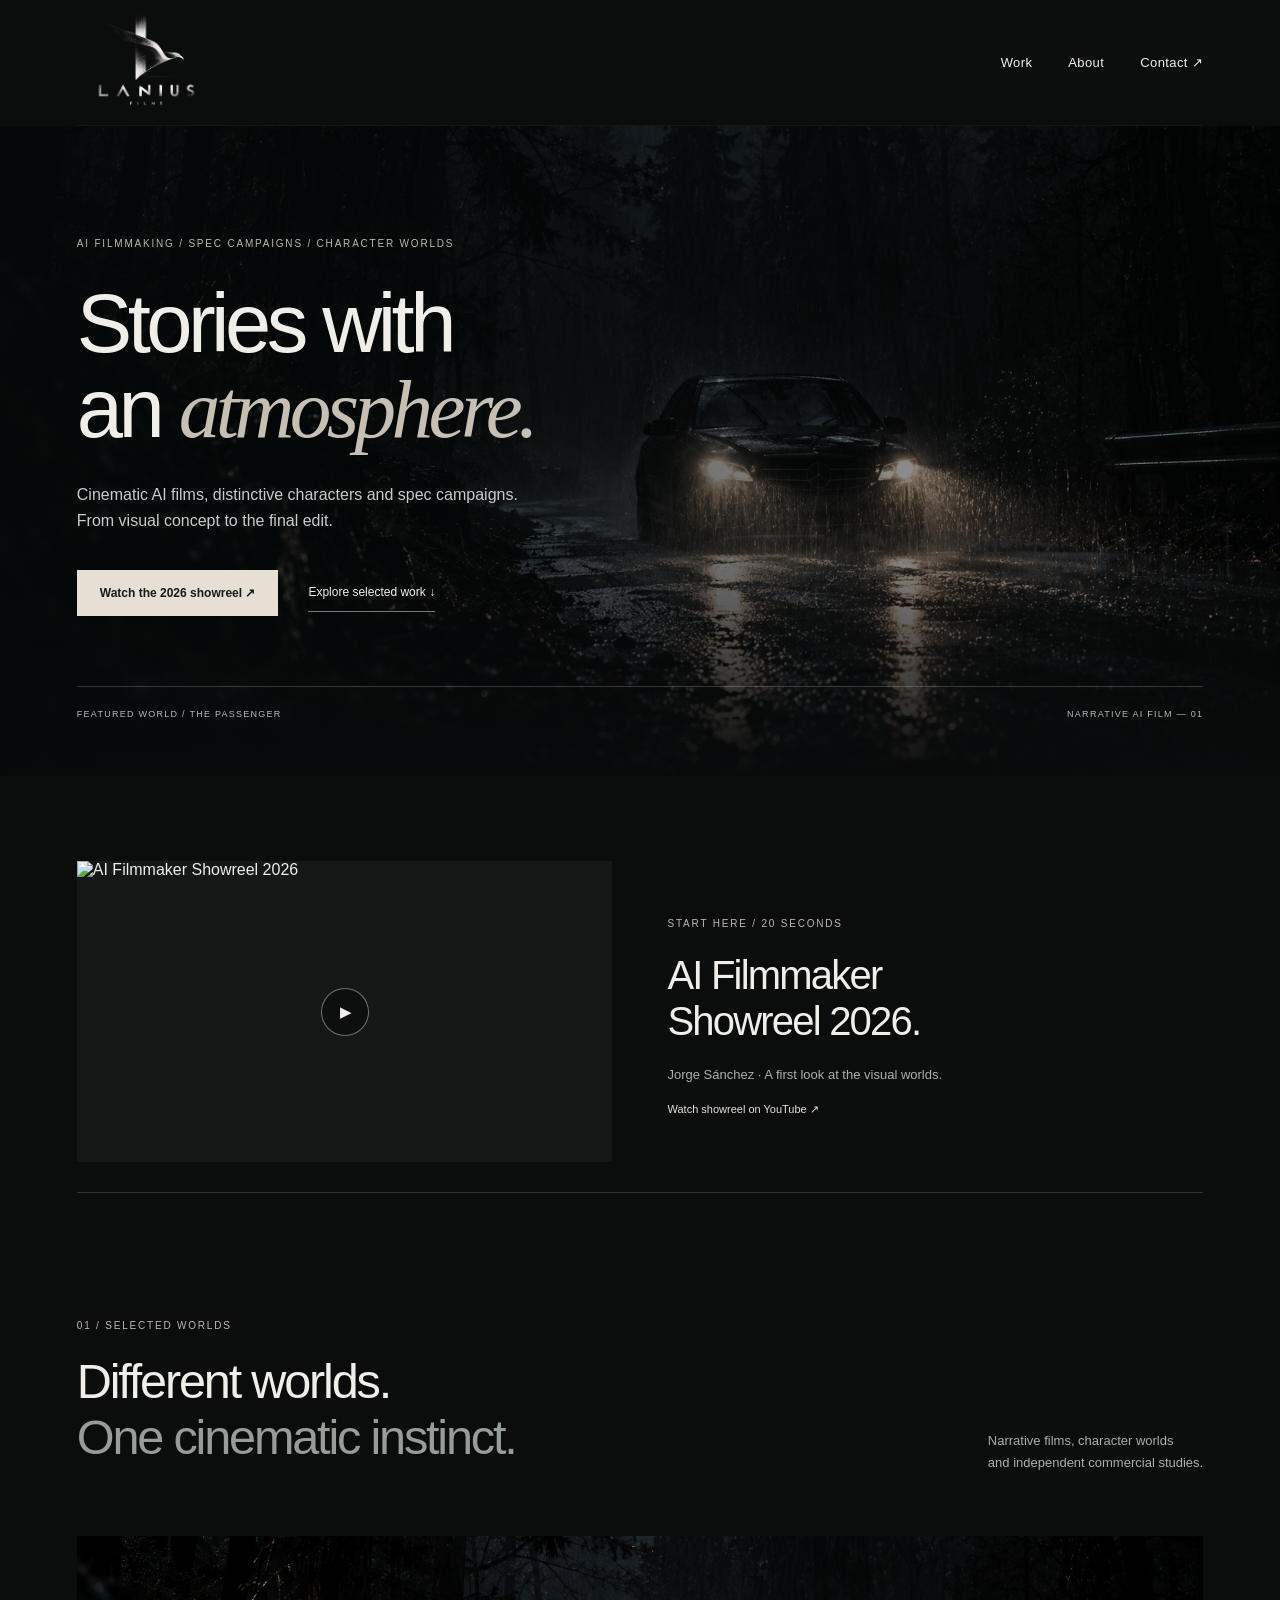
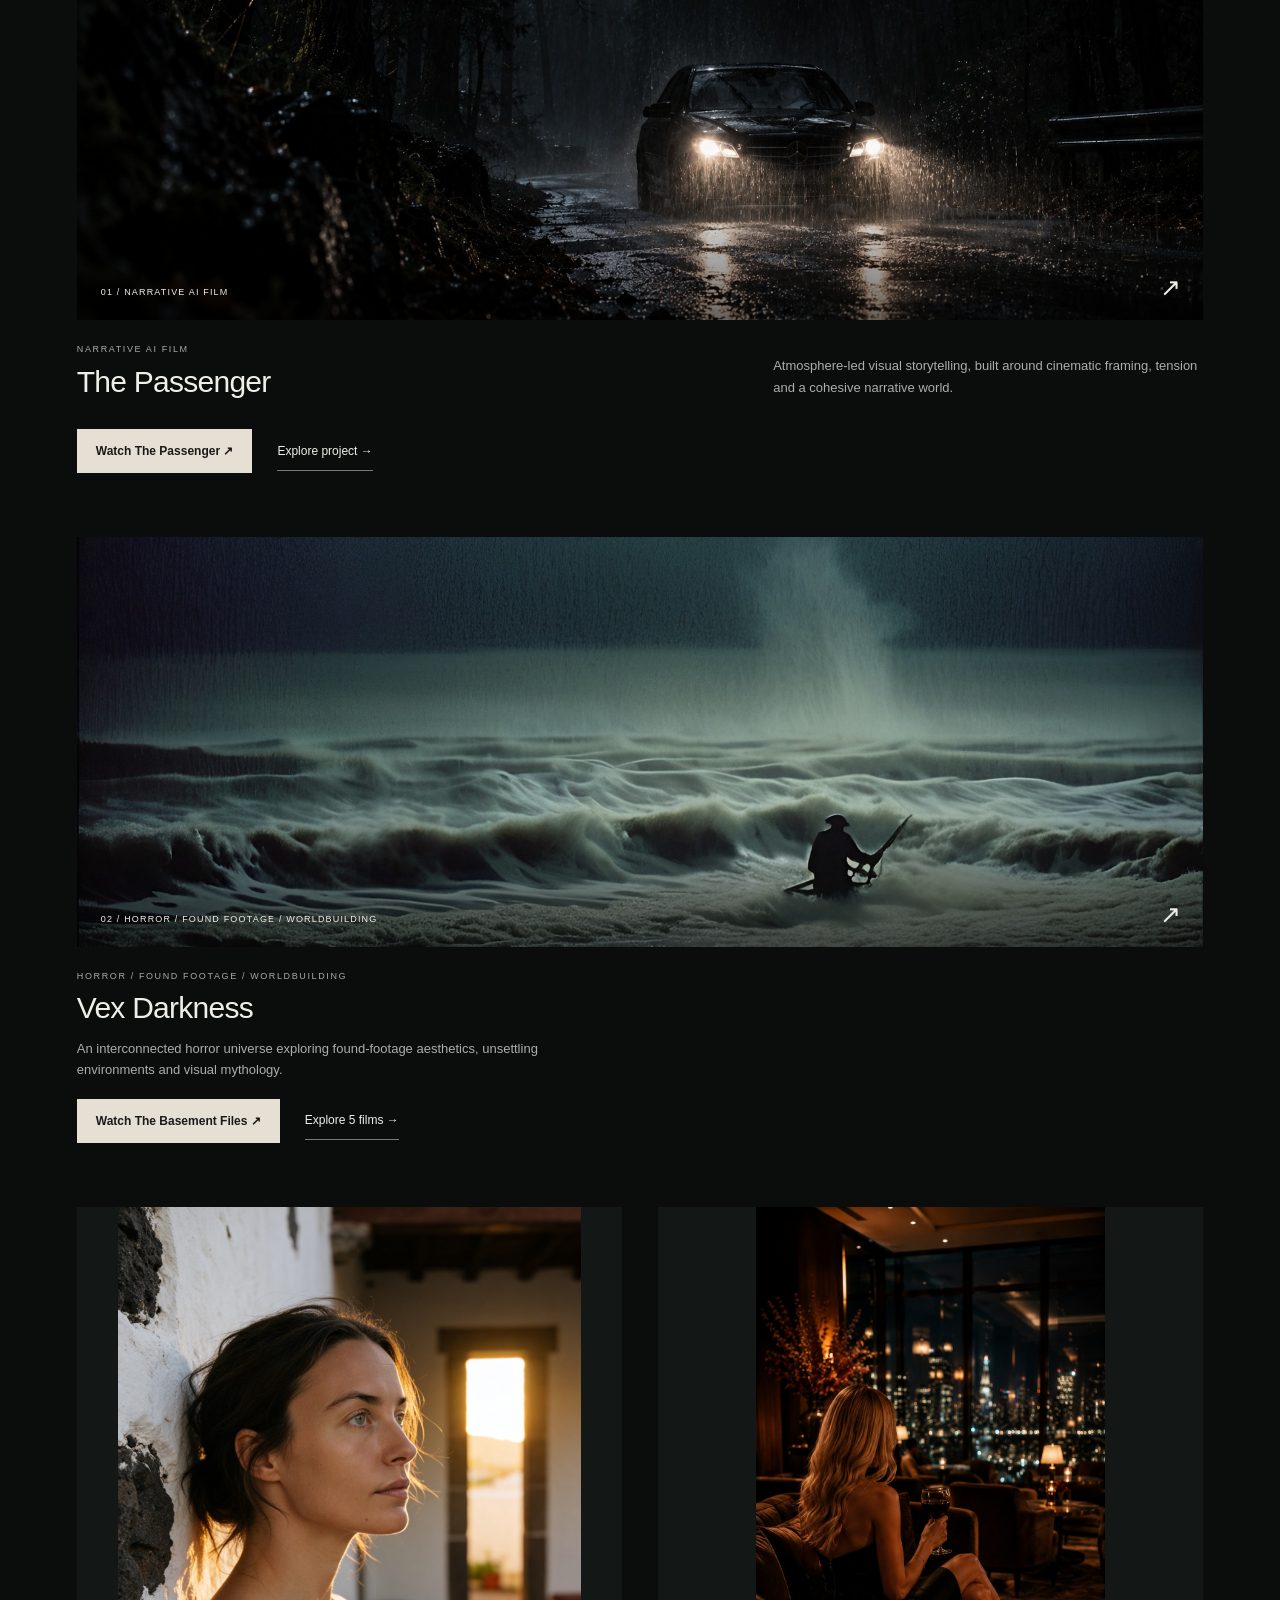
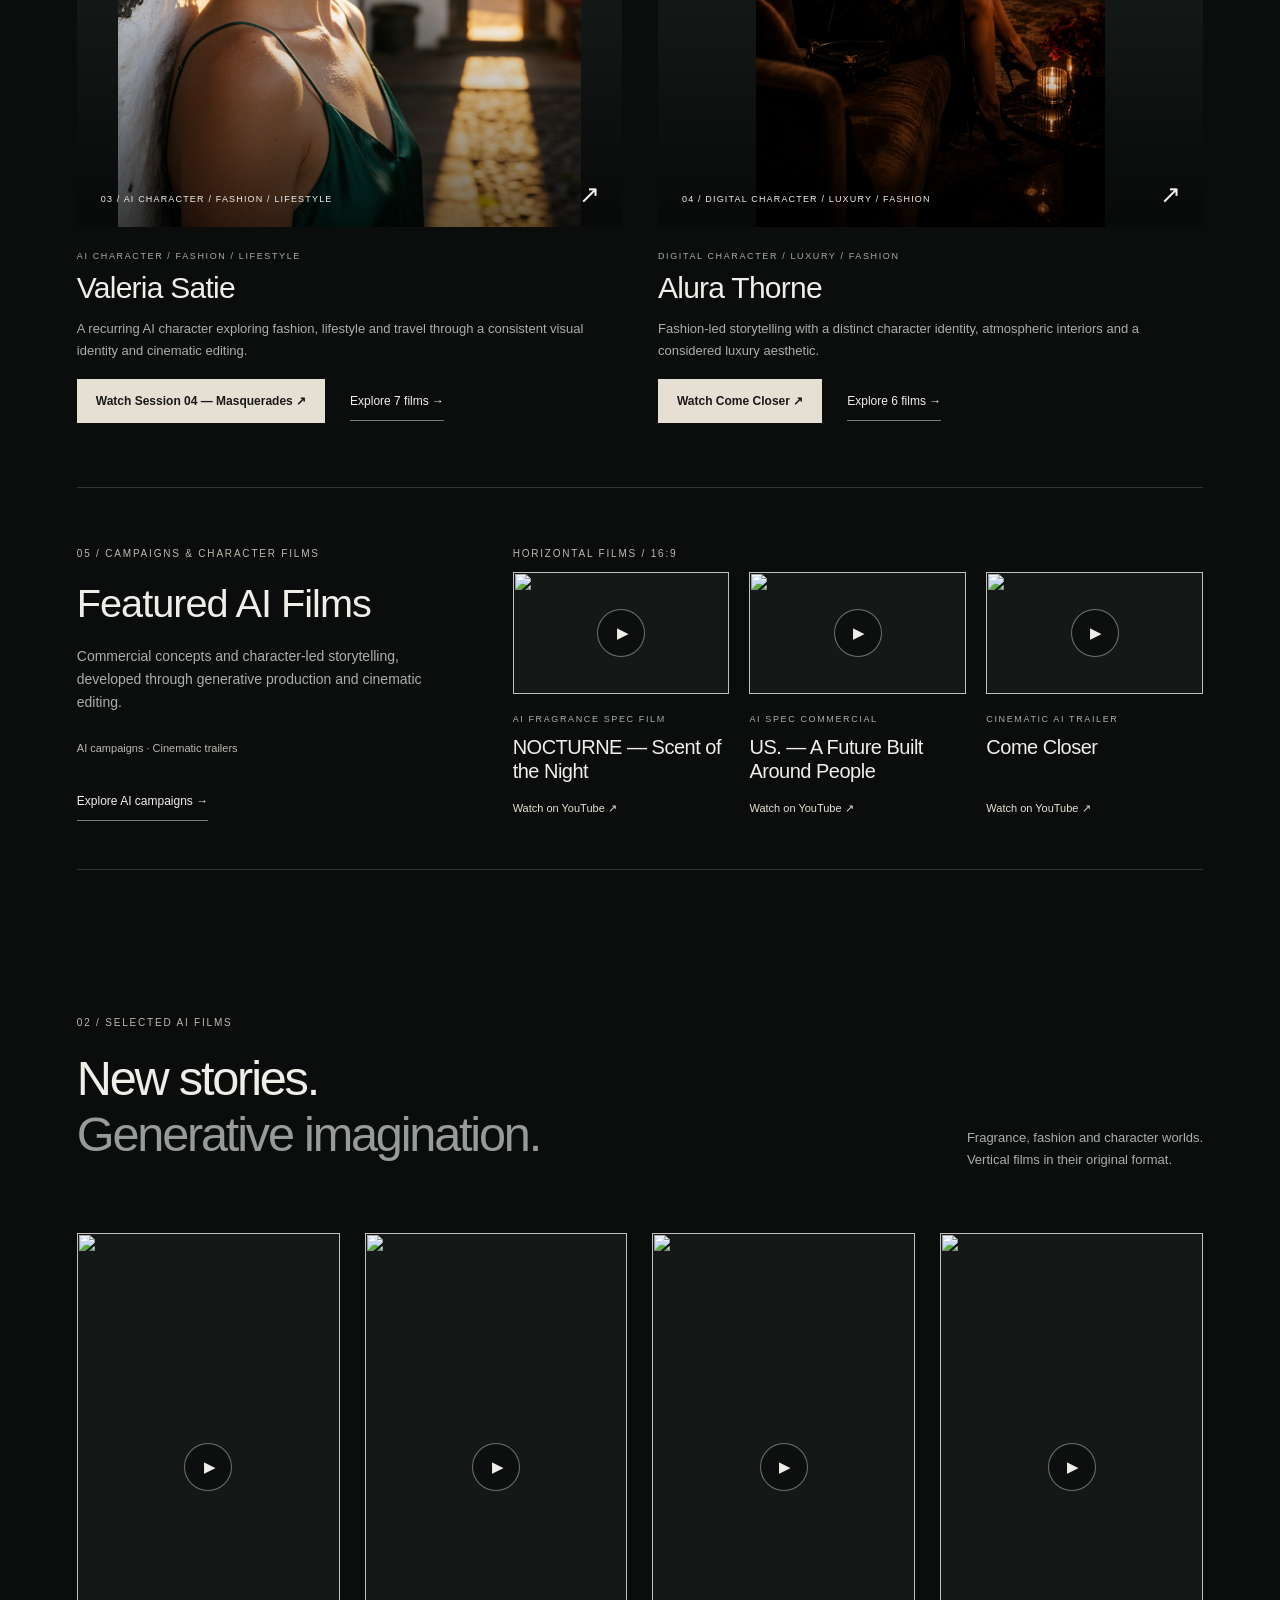
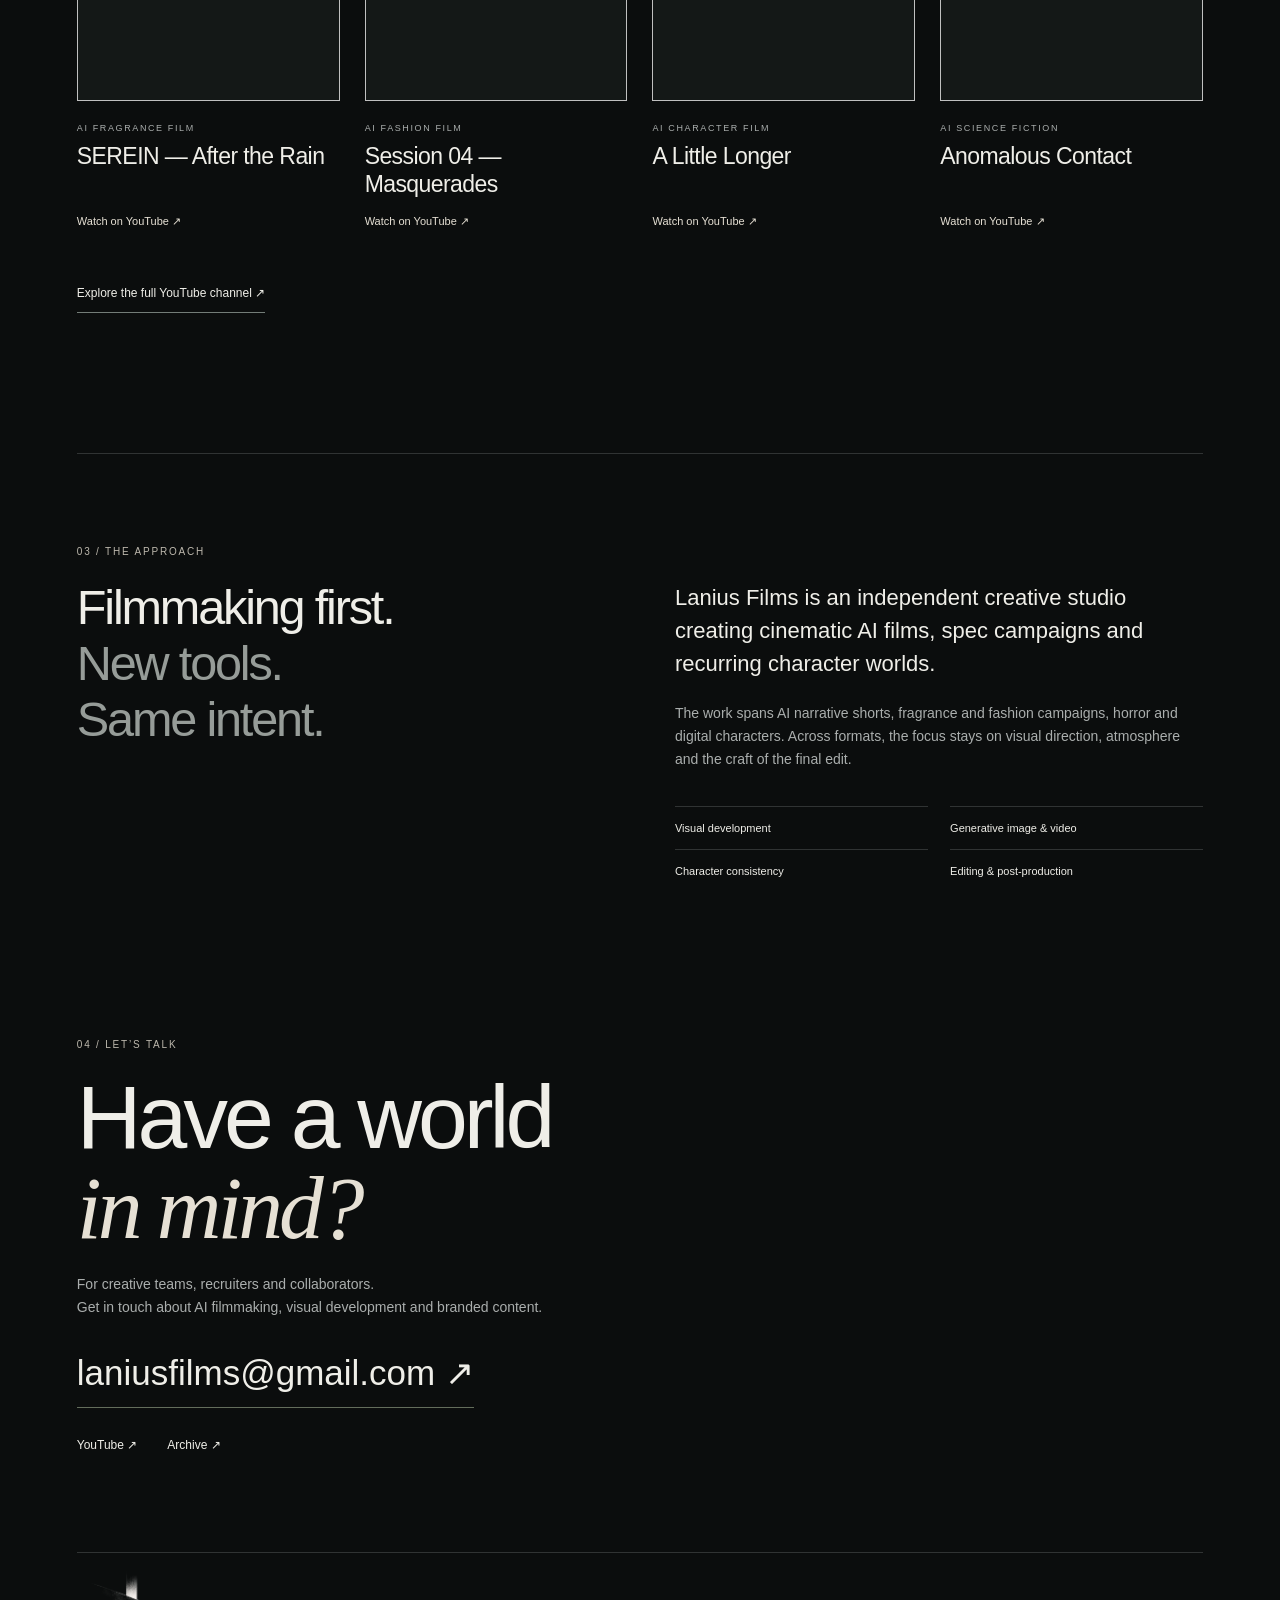
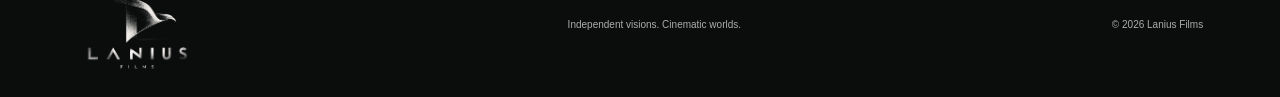
==== commit 811cf61e: "Align featured horizontal films and restore original Shorts covers" ====
--- a/index.html
+++ b/index.html
@@ -1,7 +1,7 @@
-<!doctype html><html lang="en"><head><meta charset="utf-8"><meta name="viewport" content="width=device-width, initial-scale=1"><meta name="description" content="AI short films, digital characters and spec campaigns. Explore selected work and the 2026 showreel from Lanius Films."><meta name="theme-color" content="#0b0d0d"><meta property="og:title" content="AI Filmmaking &amp; Visual Storytelling — Lanius Films"><meta property="og:description" content="AI short films, digital characters and spec campaigns. Explore selected work and the 2026 showreel from Lanius Films."><meta property="og:image" content="https://laniusfilms.github.io/assets/lanius-logo.png"><title>AI Filmmaking &amp; Visual Storytelling — Lanius Films</title><link rel="icon" href="assets/lanius-logo.png" type="image/png"><link rel="stylesheet" href="styles.css?v=20261104"></head><body><a class="skip" href="#main">Skip to content</a><header class="container"><a class="brand brand-logo" href="index.html" aria-label="Lanius Films — home"><img src="assets/lanius-logo.png" alt="Lanius Films" width="100" height="100"></a><nav aria-label="Main navigation"><a href="index.html#work">Work</a><a href="index.html#about">About</a><a href="index.html#contact">Contact ↗</a></nav></header>
+<!doctype html><html lang="en"><head><meta charset="utf-8"><meta name="viewport" content="width=device-width, initial-scale=1"><meta name="description" content="AI short films, digital characters and spec campaigns. Explore selected work and the 2026 showreel from Lanius Films."><meta name="theme-color" content="#0b0d0d"><meta property="og:title" content="AI Filmmaking &amp; Visual Storytelling — Lanius Films"><meta property="og:description" content="AI short films, digital characters and spec campaigns. Explore selected work and the 2026 showreel from Lanius Films."><meta property="og:image" content="https://laniusfilms.github.io/assets/lanius-logo.png"><title>AI Filmmaking &amp; Visual Storytelling — Lanius Films</title><link rel="icon" href="assets/lanius-logo.png" type="image/png"><link rel="stylesheet" href="styles.css?v=20261104-formats"></head><body><a class="skip" href="#main">Skip to content</a><header class="container"><a class="brand brand-logo" href="index.html" aria-label="Lanius Films — home"><img src="assets/lanius-logo.png" alt="Lanius Films" width="100" height="100"></a><nav aria-label="Main navigation"><a href="index.html#work">Work</a><a href="index.html#about">About</a><a href="index.html#contact">Contact ↗</a></nav></header>
 <main id="main"><section class="hero"><img class="hero-image" src="assets/passenger.jpg" alt="" fetchpriority="high"><div class="hero-shade"></div><div class="container hero-inner"><p class="eyebrow">AI FILMMAKING / SPEC CAMPAIGNS / CHARACTER WORLDS</p><h1>Stories with<br>an <em>atmosphere.</em></h1><p class="intro">Cinematic AI films, distinctive characters and spec campaigns.<br>From visual concept to the final edit.</p><div class="actions"><a class="button" href="https://www.youtube.com/watch?v=inUsMjauHSg" target="_blank" rel="noopener noreferrer">Watch the 2026 showreel ↗</a><a class="text-link" href="#work">Explore selected work ↓</a></div><div class="hero-caption"><span>FEATURED WORLD / THE PASSENGER</span><span>NARRATIVE AI FILM — 01</span></div></div></section>
 <section class="container reel-section" aria-label="AI Filmmaker Showreel 2026"><a class="reel-preview" href="https://www.youtube.com/watch?v=inUsMjauHSg" target="_blank" rel="noopener noreferrer"><div class="reel-image"><img src="https://i.ytimg.com/vi/inUsMjauHSg/hq720.jpg?sqp=-oaymwFBCNAFEJQDSFryq4qpAzMIARUAAIhCGAHYAQHiAQoIGBACGAY4AUAB8AEB-AH-CYAC0AWKAgwIABABGHIgVSg_MA8=&amp;rs=AOn4CLDs15ho0owqDbk4FakRiF5e41jrGA" alt="AI Filmmaker Showreel 2026" loading="lazy"><span class="play-mark" aria-hidden="true">▶</span></div><div><p class="eyebrow">START HERE / 20 SECONDS</p><h2>AI Filmmaker<br>Showreel 2026.</h2><p>Jorge Sánchez · A first look at the visual worlds.</p><span class="film-cta">Watch showreel on YouTube ↗</span></div></a></section>
-<section id="work" class="container section"><div class="section-heading"><div><p class="eyebrow">01 / SELECTED WORLDS</p><h2>Different worlds.<br><span>One cinematic instinct.</span></h2></div><p>Narrative films, character worlds<br>and independent commercial studies.</p></div><div class="project-grid"><article class="project featured "><a class="media" href="the-passenger.html" aria-label="Explore The Passenger"><img src="assets/passenger.jpg" alt="A car driving through a rain-soaked forest at night" loading="lazy" decoding="async"><span class="media-label">01 / Narrative AI Film</span><span class="arrow" aria-hidden="true">↗</span></a><div class="project-text"><div><p class="eyebrow">Narrative AI Film</p><h3><a href="the-passenger.html">The Passenger</a></h3></div><p>Atmosphere-led visual storytelling, built around cinematic framing, tension and a cohesive narrative world.</p></div><div class="project-actions"><a class="button" href="https://youtu.be/e6pMpZrxgxc?si=PrTywpI4Ll-C6UaM" target="_blank" rel="noopener noreferrer">Watch The Passenger ↗</a><a class="text-link" href="the-passenger.html">Explore project →</a></div></article><article class="project "><a class="media" href="vex-darkness.html" aria-label="Explore Vex Darkness"><img src="assets/vex.jpg" alt="A fisherman entering a turbulent sea beneath a dark sky" loading="lazy" decoding="async"><span class="media-label">02 / Horror / Found Footage / Worldbuilding</span><span class="arrow" aria-hidden="true">↗</span></a><div class="project-text"><div><p class="eyebrow">Horror / Found Footage / Worldbuilding</p><h3><a href="vex-darkness.html">Vex Darkness</a></h3></div><p>An interconnected horror universe exploring found-footage aesthetics, unsettling environments and visual mythology.</p></div><div class="project-actions"><a class="button" href="https://www.youtube.com/shorts/TeCGtJEi6ZY" target="_blank" rel="noopener noreferrer">Watch The Basement Files ↗</a><a class="text-link" href="vex-darkness.html#films">Explore 5 films →</a></div></article><article class="project portrait "><a class="media" href="valeria.html" aria-label="Explore Valeria Satie"><img src="assets/valeria.jpg" alt="Valeria Satie wearing a green dress in warm sunset light" loading="lazy" decoding="async"><span class="media-label">03 / AI Character / Fashion / Lifestyle</span><span class="arrow" aria-hidden="true">↗</span></a><div class="project-text"><div><p class="eyebrow">AI Character / Fashion / Lifestyle</p><h3><a href="valeria.html">Valeria Satie</a></h3></div><p>A recurring AI character exploring fashion, lifestyle and travel through a consistent visual identity and cinematic editing.</p></div><div class="project-actions"><a class="button" href="https://www.youtube.com/shorts/GRWvNh3HzEI" target="_blank" rel="noopener noreferrer">Watch Session 04 — Masquerades ↗</a><a class="text-link" href="valeria.html#films">Explore 7 films →</a></div></article><article class="project portrait "><a class="media" href="alura-thorne.html" aria-label="Explore Alura Thorne"><img src="assets/alura.jpg" alt="Alura holding a glass in a hotel overlooking the city skyline" loading="lazy" decoding="async"><span class="media-label">04 / Digital Character / Luxury / Fashion</span><span class="arrow" aria-hidden="true">↗</span></a><div class="project-text"><div><p class="eyebrow">Digital Character / Luxury / Fashion</p><h3><a href="alura-thorne.html">Alura Thorne</a></h3></div><p>Fashion-led storytelling with a distinct character identity, atmospheric interiors and a considered luxury aesthetic.</p></div><div class="project-actions"><a class="button" href="https://www.youtube.com/watch?v=97rAzkZPVqM" target="_blank" rel="noopener noreferrer">Watch Come Closer ↗</a><a class="text-link" href="alura-thorne.html#films">Explore 6 films →</a></div></article><article class="project spec-project" style="grid-column:1/-1"><div class="spec-copy"><p class="eyebrow">05 / AI Campaigns / Fragrance / Fashion</p><h3><a href="spec-ai-campaigns.html">Spec AI Campaigns</a></h3><p>Self-initiated AI campaigns spanning fragrance, beauty, fashion and human-centred technology. Visual concepts developed through generative production and cinematic editing.</p><p class="spec-focus">Spec work · Creative direction · Branded content</p><a class="text-link" href="spec-ai-campaigns.html">Explore the project →</a></div><div><p class="eyebrow">FEATURED AI CAMPAIGNS</p><div class="spec-films campaign-films"><article class="film-card landscape"><a href="https://www.youtube.com/watch?v=h940Uvh2X5c" target="_blank" rel="noopener noreferrer" aria-label="Watch NOCTURNE — Scent of the Night on YouTube"><div class="film-thumb"><img src="https://i.ytimg.com/vi/h940Uvh2X5c/hqdefault.jpg" alt="" loading="lazy" decoding="async"><span class="play-mark" aria-hidden="true">▶</span></div><p class="eyebrow">AI fragrance spec film</p><h3>NOCTURNE — Scent of the Night</h3><span class="film-cta">Watch on YouTube ↗</span></a></article><article class="film-card portrait"><a href="https://www.youtube.com/shorts/oqhsqRslQGY" target="_blank" rel="noopener noreferrer" aria-label="Watch SEREIN — After the Rain on YouTube"><div class="film-thumb"><img src="https://i.ytimg.com/vi/oqhsqRslQGY/hqdefault.jpg" alt="" loading="lazy" decoding="async"><span class="play-mark" aria-hidden="true">▶</span></div><p class="eyebrow">AI fragrance film</p><h3>SEREIN — After the Rain</h3><span class="film-cta">Watch on YouTube ↗</span></a></article><article class="film-card landscape"><a href="https://www.youtube.com/watch?v=4_iEX9mQpNQ" target="_blank" rel="noopener noreferrer" aria-label="Watch US. — A Future Built Around People on YouTube"><div class="film-thumb"><img src="https://i.ytimg.com/vi/4_iEX9mQpNQ/hqdefault.jpg" alt="" loading="lazy" decoding="async"><span class="play-mark" aria-hidden="true">▶</span></div><p class="eyebrow">AI spec commercial</p><h3>US. — A Future Built Around People</h3><span class="film-cta">Watch on YouTube ↗</span></a></article></div></div></article></div></section>
-<section id="more-work" class="container section more-work"><div class="section-heading"><div><p class="eyebrow">02 / SELECTED AI FILMS</p><h2>New stories.<br><span>Generative imagination.</span></h2></div><p>Recent AI campaigns, fashion films<br>and character-led stories.</p></div><div class="film-grid"><article class="film-card landscape"><a href="https://www.youtube.com/watch?v=4_iEX9mQpNQ" target="_blank" rel="noopener noreferrer" aria-label="Watch US. — A Future Built Around People on YouTube"><div class="film-thumb"><img src="https://i.ytimg.com/vi/4_iEX9mQpNQ/hqdefault.jpg" alt="" loading="lazy" decoding="async"><span class="play-mark" aria-hidden="true">▶</span></div><p class="eyebrow">AI spec commercial</p><h3>US. — A Future Built Around People</h3><span class="film-cta">Watch on YouTube ↗</span></a></article><article class="film-card portrait"><a href="https://www.youtube.com/shorts/oqhsqRslQGY" target="_blank" rel="noopener noreferrer" aria-label="Watch SEREIN — After the Rain on YouTube"><div class="film-thumb"><img src="https://i.ytimg.com/vi/oqhsqRslQGY/hqdefault.jpg" alt="" loading="lazy" decoding="async"><span class="play-mark" aria-hidden="true">▶</span></div><p class="eyebrow">AI fragrance film</p><h3>SEREIN — After the Rain</h3><span class="film-cta">Watch on YouTube ↗</span></a></article><article class="film-card portrait"><a href="https://www.youtube.com/shorts/GRWvNh3HzEI" target="_blank" rel="noopener noreferrer" aria-label="Watch Session 04 — Masquerades on YouTube"><div class="film-thumb"><img src="https://i.ytimg.com/vi/GRWvNh3HzEI/hqdefault.jpg" alt="" loading="lazy" decoding="async"><span class="play-mark" aria-hidden="true">▶</span></div><p class="eyebrow">AI fashion film</p><h3>Session 04 — Masquerades</h3><span class="film-cta">Watch on YouTube ↗</span></a></article><article class="film-card portrait"><a href="https://www.youtube.com/shorts/K3hB-RP3zM8" target="_blank" rel="noopener noreferrer" aria-label="Watch A Little Longer on YouTube"><div class="film-thumb"><img src="https://i.ytimg.com/vi/K3hB-RP3zM8/hqdefault.jpg" alt="" loading="lazy" decoding="async"><span class="play-mark" aria-hidden="true">▶</span></div><p class="eyebrow">AI character film</p><h3>A Little Longer</h3><span class="film-cta">Watch on YouTube ↗</span></a></article><article class="film-card portrait"><a href="https://www.youtube.com/shorts/ENhfoylp6CQ" target="_blank" rel="noopener noreferrer" aria-label="Watch Anomalous Contact on YouTube"><div class="film-thumb"><img src="https://i.ytimg.com/vi/ENhfoylp6CQ/sardefault.jpg?sqp=-oaymwEoCJUDENAFSFqQAgHyq4qpAxcIARUAAIhC2AEB4gEKCBgQAhgGOAFAAQ==&amp;rs=AOn4CLDh-xr8KjjxuI_oZllA8obNcJfUTA" alt="" loading="lazy" decoding="async"><span class="play-mark" aria-hidden="true">▶</span></div><p class="eyebrow">AI science fiction</p><h3>Anomalous Contact</h3><span class="film-cta">Watch on YouTube ↗</span></a></article></div><a class="text-link channel-link" href="https://www.youtube.com/@laniusfilms" target="_blank" rel="noopener noreferrer">Explore the full YouTube channel ↗</a></section>
+<section id="work" class="container section"><div class="section-heading"><div><p class="eyebrow">01 / SELECTED WORLDS</p><h2>Different worlds.<br><span>One cinematic instinct.</span></h2></div><p>Narrative films, character worlds<br>and independent commercial studies.</p></div><div class="project-grid"><article class="project featured "><a class="media" href="the-passenger.html" aria-label="Explore The Passenger"><img src="assets/passenger.jpg" alt="A car driving through a rain-soaked forest at night" loading="lazy" decoding="async"><span class="media-label">01 / Narrative AI Film</span><span class="arrow" aria-hidden="true">↗</span></a><div class="project-text"><div><p class="eyebrow">Narrative AI Film</p><h3><a href="the-passenger.html">The Passenger</a></h3></div><p>Atmosphere-led visual storytelling, built around cinematic framing, tension and a cohesive narrative world.</p></div><div class="project-actions"><a class="button" href="https://youtu.be/e6pMpZrxgxc?si=PrTywpI4Ll-C6UaM" target="_blank" rel="noopener noreferrer">Watch The Passenger ↗</a><a class="text-link" href="the-passenger.html">Explore project →</a></div></article><article class="project "><a class="media" href="vex-darkness.html" aria-label="Explore Vex Darkness"><img src="assets/vex.jpg" alt="A fisherman entering a turbulent sea beneath a dark sky" loading="lazy" decoding="async"><span class="media-label">02 / Horror / Found Footage / Worldbuilding</span><span class="arrow" aria-hidden="true">↗</span></a><div class="project-text"><div><p class="eyebrow">Horror / Found Footage / Worldbuilding</p><h3><a href="vex-darkness.html">Vex Darkness</a></h3></div><p>An interconnected horror universe exploring found-footage aesthetics, unsettling environments and visual mythology.</p></div><div class="project-actions"><a class="button" href="https://www.youtube.com/shorts/TeCGtJEi6ZY" target="_blank" rel="noopener noreferrer">Watch The Basement Files ↗</a><a class="text-link" href="vex-darkness.html#films">Explore 5 films →</a></div></article><article class="project portrait "><a class="media" href="valeria.html" aria-label="Explore Valeria Satie"><img src="assets/valeria.jpg" alt="Valeria Satie wearing a green dress in warm sunset light" loading="lazy" decoding="async"><span class="media-label">03 / AI Character / Fashion / Lifestyle</span><span class="arrow" aria-hidden="true">↗</span></a><div class="project-text"><div><p class="eyebrow">AI Character / Fashion / Lifestyle</p><h3><a href="valeria.html">Valeria Satie</a></h3></div><p>A recurring AI character exploring fashion, lifestyle and travel through a consistent visual identity and cinematic editing.</p></div><div class="project-actions"><a class="button" href="https://www.youtube.com/shorts/GRWvNh3HzEI" target="_blank" rel="noopener noreferrer">Watch Session 04 — Masquerades ↗</a><a class="text-link" href="valeria.html#films">Explore 7 films →</a></div></article><article class="project portrait "><a class="media" href="alura-thorne.html" aria-label="Explore Alura Thorne"><img src="assets/alura.jpg" alt="Alura holding a glass in a hotel overlooking the city skyline" loading="lazy" decoding="async"><span class="media-label">04 / Digital Character / Luxury / Fashion</span><span class="arrow" aria-hidden="true">↗</span></a><div class="project-text"><div><p class="eyebrow">Digital Character / Luxury / Fashion</p><h3><a href="alura-thorne.html">Alura Thorne</a></h3></div><p>Fashion-led storytelling with a distinct character identity, atmospheric interiors and a considered luxury aesthetic.</p></div><div class="project-actions"><a class="button" href="https://www.youtube.com/watch?v=97rAzkZPVqM" target="_blank" rel="noopener noreferrer">Watch Come Closer ↗</a><a class="text-link" href="alura-thorne.html#films">Explore 6 films →</a></div></article><article class="project spec-project" style="grid-column:1/-1"><div class="spec-copy"><p class="eyebrow">05 / CAMPAIGNS & CHARACTER FILMS</p><h3>Featured AI Films</h3><p>Commercial concepts and character-led storytelling, developed through generative production and cinematic editing.</p><p class="spec-focus">AI campaigns · Cinematic trailers</p><a class="text-link" href="spec-ai-campaigns.html">Explore AI campaigns →</a></div><div><p class="eyebrow">HORIZONTAL FILMS / 16:9</p><div class="spec-films campaign-films"><article class="film-card landscape"><a href="https://www.youtube.com/watch?v=h940Uvh2X5c" target="_blank" rel="noopener noreferrer" aria-label="Watch NOCTURNE — Scent of the Night on YouTube"><div class="film-thumb"><img src="https://i.ytimg.com/vi/h940Uvh2X5c/hqdefault.jpg" alt="" loading="lazy" decoding="async"><span class="play-mark" aria-hidden="true">▶</span></div><p class="eyebrow">AI fragrance spec film</p><h3>NOCTURNE — Scent of the Night</h3><span class="film-cta">Watch on YouTube ↗</span></a></article><article class="film-card landscape"><a href="https://www.youtube.com/watch?v=4_iEX9mQpNQ" target="_blank" rel="noopener noreferrer" aria-label="Watch US. — A Future Built Around People on YouTube"><div class="film-thumb"><img src="https://i.ytimg.com/vi/4_iEX9mQpNQ/hqdefault.jpg" alt="" loading="lazy" decoding="async"><span class="play-mark" aria-hidden="true">▶</span></div><p class="eyebrow">AI spec commercial</p><h3>US. — A Future Built Around People</h3><span class="film-cta">Watch on YouTube ↗</span></a></article><article class="film-card landscape"><a href="https://www.youtube.com/watch?v=97rAzkZPVqM" target="_blank" rel="noopener noreferrer" aria-label="Watch Come Closer on YouTube"><div class="film-thumb"><img src="https://i.ytimg.com/vi/97rAzkZPVqM/hqdefault.jpg" alt="" loading="lazy" decoding="async"><span class="play-mark" aria-hidden="true">▶</span></div><p class="eyebrow">Cinematic AI trailer</p><h3>Come Closer</h3><span class="film-cta">Watch on YouTube ↗</span></a></article></div></div></article></div></section>
+<section id="more-work" class="container section more-work"><div class="section-heading"><div><p class="eyebrow">02 / SELECTED AI FILMS</p><h2>New stories.<br><span>Generative imagination.</span></h2></div><p>Fragrance, fashion and character worlds.<br>Vertical films in their original format.</p></div><div class="film-grid"><article class="film-card portrait"><a href="https://www.youtube.com/shorts/oqhsqRslQGY" target="_blank" rel="noopener noreferrer" aria-label="Watch SEREIN — After the Rain on YouTube"><div class="film-thumb"><img src="https://i.ytimg.com/vi/oqhsqRslQGY/sardefault.jpg?sqp=-oaymwEoCJUDENAFSFqQAgHyq4qpAxcIARUAAIhC2AEB4gEKCBgQAhgGOAFAAQ==&amp;rs=AOn4CLDBQilhjEBtzcZZgQa_SRO_Awakuw" alt="" loading="lazy" decoding="async"><span class="play-mark" aria-hidden="true">▶</span></div><p class="eyebrow">AI fragrance film</p><h3>SEREIN — After the Rain</h3><span class="film-cta">Watch on YouTube ↗</span></a></article><article class="film-card portrait"><a href="https://www.youtube.com/shorts/GRWvNh3HzEI" target="_blank" rel="noopener noreferrer" aria-label="Watch Session 04 — Masquerades on YouTube"><div class="film-thumb"><img src="https://i.ytimg.com/vi/GRWvNh3HzEI/sardefault.jpg?sqp=-oaymwEoCJUDENAFSFqQAgHyq4qpAxcIARUAAIhC2AEB4gEKCBgQAhgGOAFAAQ==&amp;rs=AOn4CLCvrKyKaPjbWyvaFh1iwg-186b-_g" alt="" loading="lazy" decoding="async"><span class="play-mark" aria-hidden="true">▶</span></div><p class="eyebrow">AI fashion film</p><h3>Session 04 — Masquerades</h3><span class="film-cta">Watch on YouTube ↗</span></a></article><article class="film-card portrait"><a href="https://www.youtube.com/shorts/K3hB-RP3zM8" target="_blank" rel="noopener noreferrer" aria-label="Watch A Little Longer on YouTube"><div class="film-thumb"><img src="https://i.ytimg.com/vi/K3hB-RP3zM8/sardefault.jpg?sqp=-oaymwEoCJUDENAFSFqQAgHyq4qpAxcIARUAAIhC2AEB4gEKCBgQAhgGOAFAAQ==&amp;rs=AOn4CLAAHMle37KyXFqnwUuaD3U4f5WdWw" alt="" loading="lazy" decoding="async"><span class="play-mark" aria-hidden="true">▶</span></div><p class="eyebrow">AI character film</p><h3>A Little Longer</h3><span class="film-cta">Watch on YouTube ↗</span></a></article><article class="film-card portrait"><a href="https://www.youtube.com/shorts/ENhfoylp6CQ" target="_blank" rel="noopener noreferrer" aria-label="Watch Anomalous Contact on YouTube"><div class="film-thumb"><img src="https://i.ytimg.com/vi/ENhfoylp6CQ/sardefault.jpg?sqp=-oaymwEoCJUDENAFSFqQAgHyq4qpAxcIARUAAIhC2AEB4gEKCBgQAhgGOAFAAQ==&amp;rs=AOn4CLDh-xr8KjjxuI_oZllA8obNcJfUTA" alt="" loading="lazy" decoding="async"><span class="play-mark" aria-hidden="true">▶</span></div><p class="eyebrow">AI science fiction</p><h3>Anomalous Contact</h3><span class="film-cta">Watch on YouTube ↗</span></a></article></div><a class="text-link channel-link" href="https://www.youtube.com/@laniusfilms" target="_blank" rel="noopener noreferrer">Explore the full YouTube channel ↗</a></section>
 <section id="about" class="container section about"><div><p class="eyebrow">03 / THE APPROACH</p><h2>Filmmaking first.<br><span>New tools.<br>Same intent.</span></h2></div><div class="about-copy"><p class="lead">Lanius Films is an independent creative studio creating cinematic AI films, spec campaigns and recurring character worlds.</p><p>The work spans AI narrative shorts, fragrance and fashion campaigns, horror and digital characters. Across formats, the focus stays on visual direction, atmosphere and the craft of the final edit.</p><div class="capabilities"><span>Visual development</span><span>Generative image & video</span><span>Character consistency</span><span>Editing & post-production</span></div></div></section>
-<section id="contact" class="container section contact"><p class="eyebrow">04 / LET’S TALK</p><h2>Have a world<br><em>in mind?</em></h2><p>For creative teams, recruiters and collaborators.<br>Get in touch about AI filmmaking, visual development and branded content.</p><a class="contact-email" href="mailto:laniusfilms@gmail.com">laniusfilms@gmail.com ↗</a><div class="socials"><a class="social-link" href="https://www.youtube.com/@laniusfilms" target="_blank" rel="noopener noreferrer">YouTube ↗</a><a class="social-link" href="https://laniusfilms.wordpress.com/" target="_blank" rel="noopener noreferrer">Archive ↗</a></div></section></main><footer class="container"><a class="brand brand-logo" href="index.html" aria-label="Lanius Films — home"><img src="assets/lanius-logo.png" alt="Lanius Films" width="100" height="100"></a><p>Independent visions. Cinematic worlds.</p><span>© 2026 Lanius Films</span></footer></body></html>+<section id="contact" class="container section contact"><p class="eyebrow">04 / LET’S TALK</p><h2>Have a world<br><em>in mind?</em></h2><p>For creative teams, recruiters and collaborators.<br>Get in touch about AI filmmaking, visual development and branded content.</p><a class="contact-email" href="mailto:laniusfilms@gmail.com">laniusfilms@gmail.com ↗</a><div class="socials"><a class="social-link" href="https://www.youtube.com/@laniusfilms" target="_blank" rel="noopener noreferrer">YouTube ↗</a><a class="social-link" href="https://laniusfilms.wordpress.com/" target="_blank" rel="noopener noreferrer">Archive ↗</a></div></section></main><footer class="container"><a class="brand brand-logo" href="index.html" aria-label="Lanius Films — home"><img src="assets/lanius-logo.png" alt="Lanius Films" width="100" height="100"></a><p>Independent visions. Cinematic worlds.</p><span>© 2026 Lanius Films</span></footer></body></html>
--- a/styles.css
+++ b/styles.css
@@ -35,12 +35,21 @@
 /* Softer hero emphasis. */
 .hero h1 em{color:#c6bfb2}
 
-/* AI campaign collection: respect each film's original format. */
-.campaign-films{grid-template-columns:repeat(3,minmax(0,1fr));gap:16px}
-.spec-project{grid-template-columns:minmax(0,.7fr) minmax(0,1.3fr)!important}
-.campaign-films .film-thumb img{aspect-ratio:4/5;object-fit:contain;background:#101211}
-.film-card.landscape .film-thumb img{aspect-ratio:16/9;object-fit:cover}
-.project-films .film-card.portrait .film-thumb img{aspect-ratio:9/16;object-fit:contain}
+/* Film frames use a single native aspect ratio within each collection. */
+.film-thumb{aspect-ratio:9/16}
+.film-thumb img,.project-films .film-thumb img{height:100%;width:100%;aspect-ratio:auto;object-fit:cover}
+.film-card.landscape .film-thumb{aspect-ratio:16/9}
+.film-card.landscape .film-thumb img{aspect-ratio:auto;object-fit:cover}
+.campaign-films{grid-template-columns:repeat(3,minmax(0,1fr));max-width:none;gap:20px}
+.campaign-films .film-card h3{min-height:2.5em}
+.spec-project{grid-template-columns:minmax(0,.7fr) minmax(0,1.3fr)!important;align-items:start!important}
+.more-work .film-grid,.portrait-grid{grid-template-columns:repeat(4,minmax(0,1fr))}
+.landscape-grid{grid-template-columns:repeat(3,minmax(0,1fr))}
+.project-films .film-grid{margin-bottom:48px}
 .alternate-cuts{display:flex;gap:25px;margin-bottom:45px}
-@media(max-width:900px){.spec-project{grid-template-columns:1fr!important}.campaign-films{max-width:none}}
-@media(max-width:700px){.campaign-films{grid-template-columns:1fr 1fr}.campaign-films .film-card:last-child{grid-column:1/-1;max-width:100%}.hero .eyebrow{max-width:300px}}
+@media(max-width:1000px){.spec-project{grid-template-columns:1fr!important}.more-work .film-grid,.portrait-grid{grid-template-columns:repeat(2,minmax(0,1fr))}}
+@media(max-width:700px){.campaign-films,.landscape-grid{grid-template-columns:1fr}.campaign-films .film-card h3{min-height:0}.campaign-films .film-card:last-child{grid-column:auto}.project-films .portrait-grid{grid-template-columns:1fr 1fr}.hero .eyebrow{max-width:300px}}
+
+.film-card h3{min-height:2.4em}
+
+.landscape-grid:has(>.film-card:only-child){grid-template-columns:minmax(0,760px)}
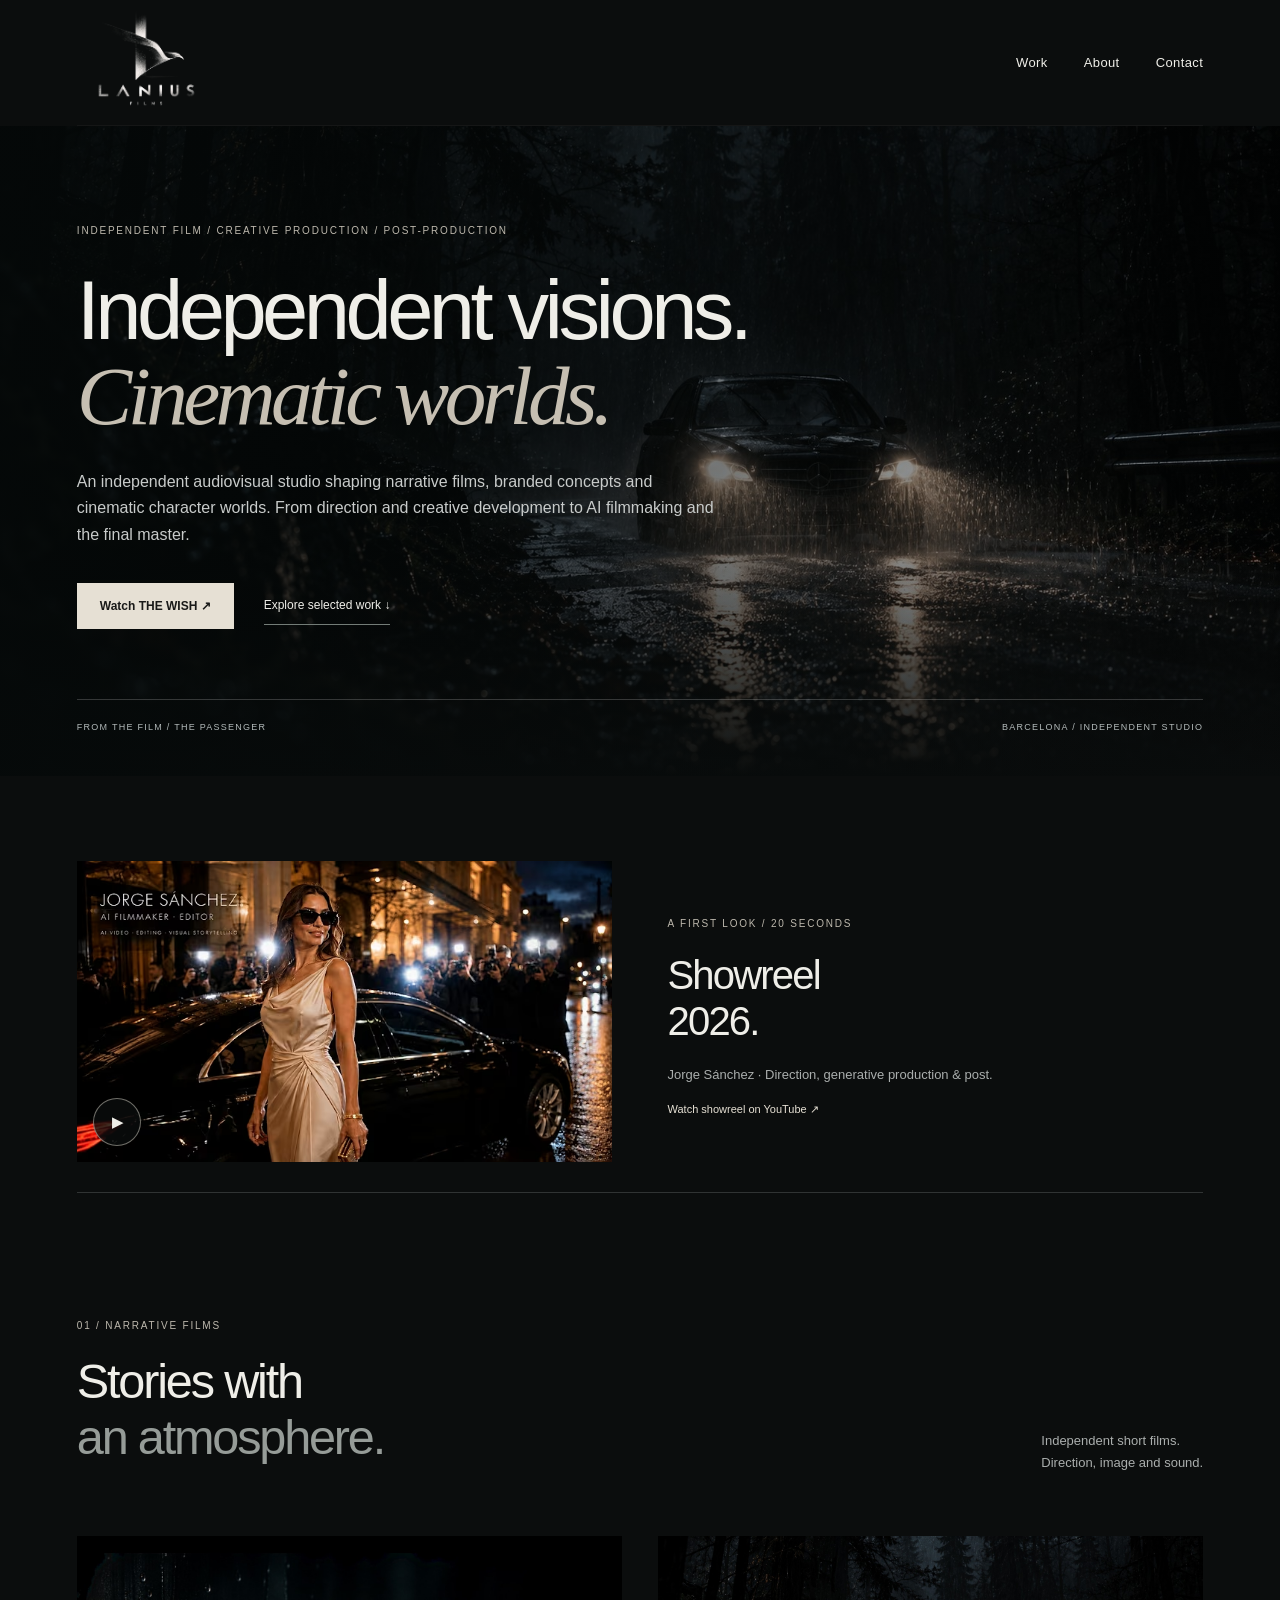
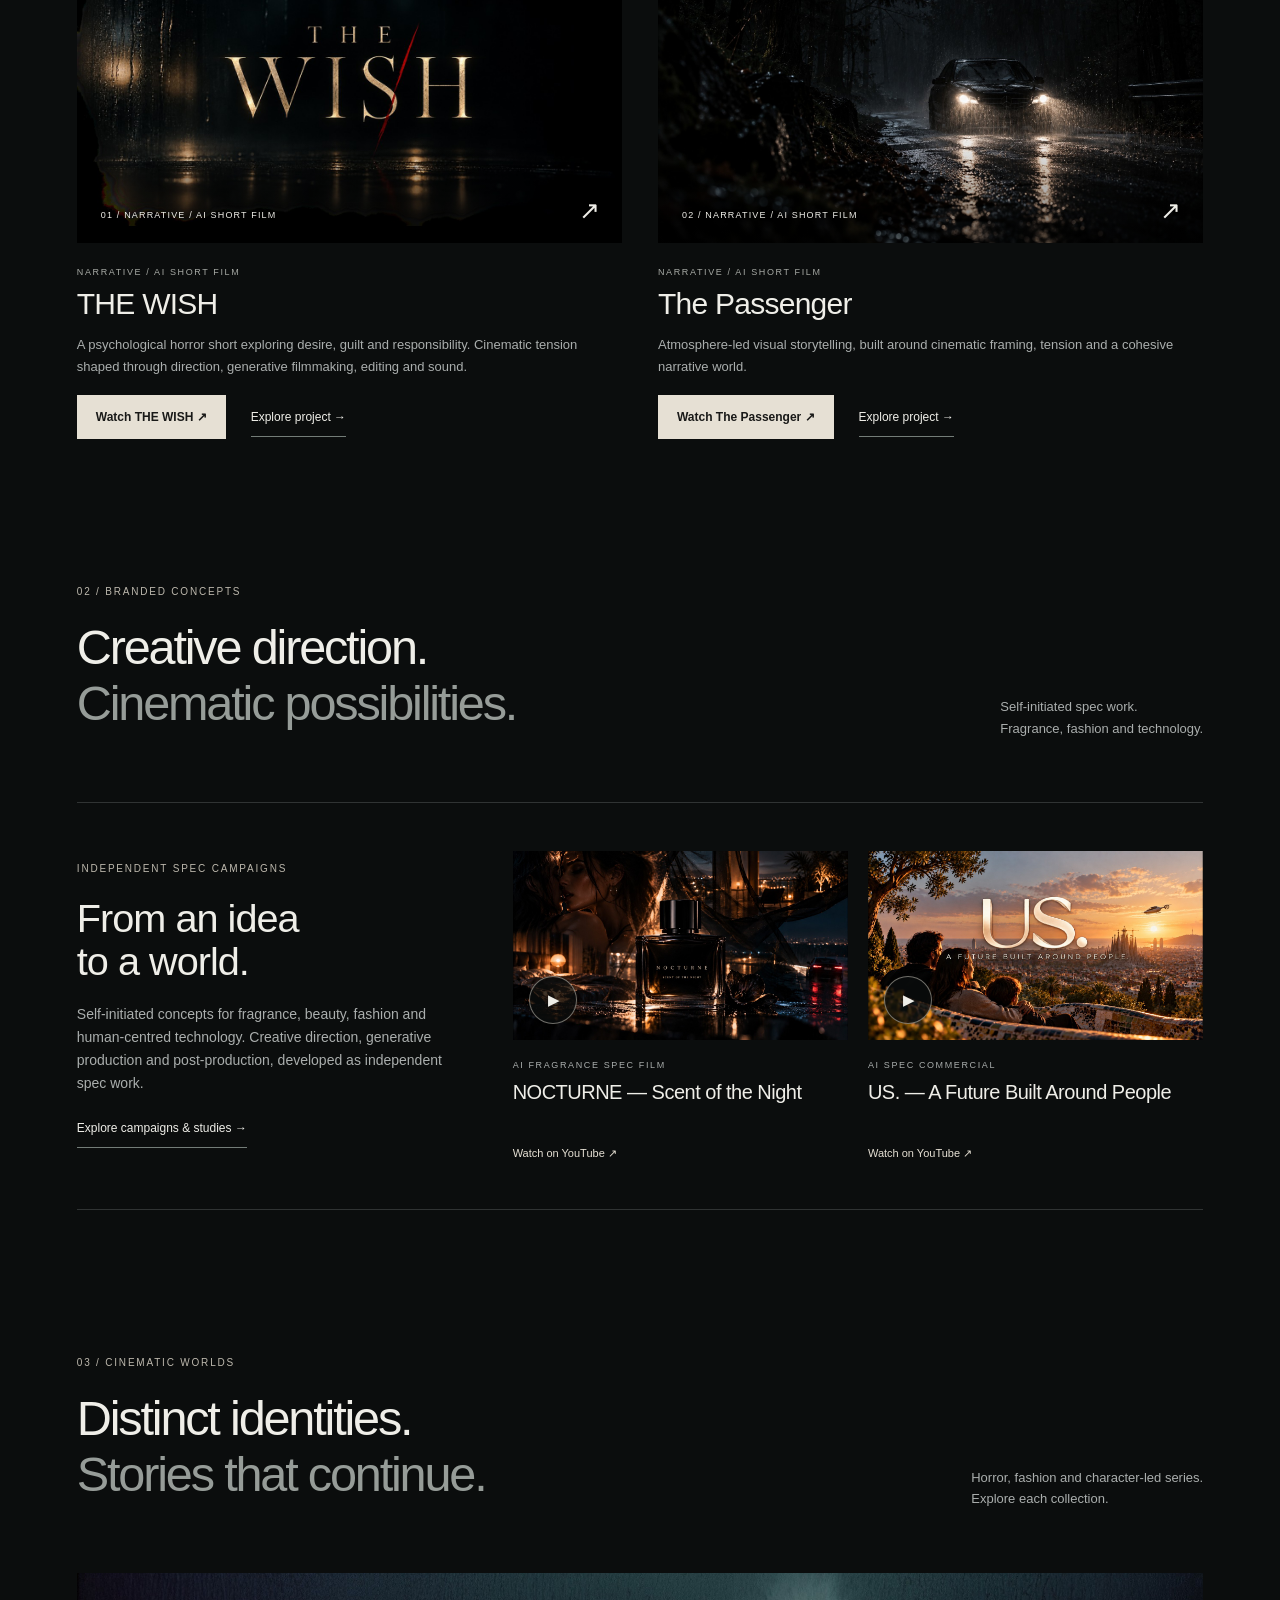
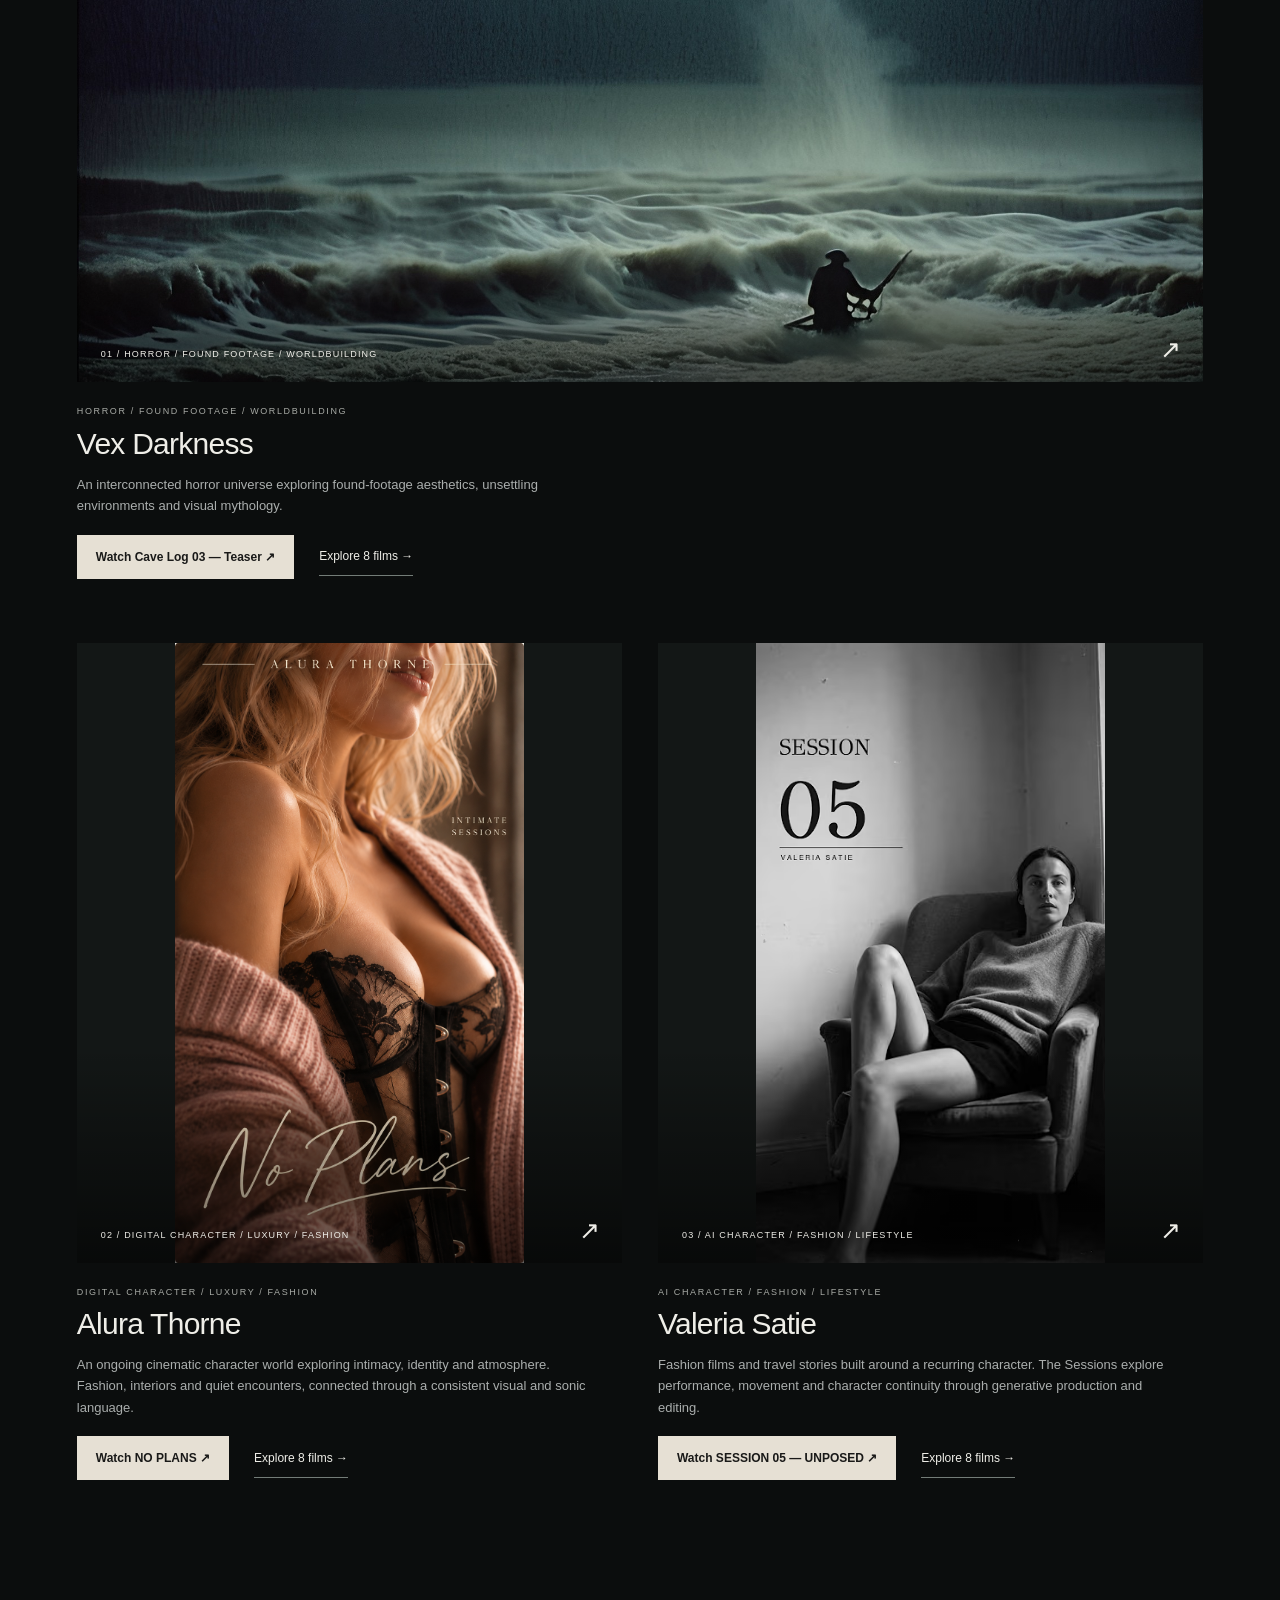
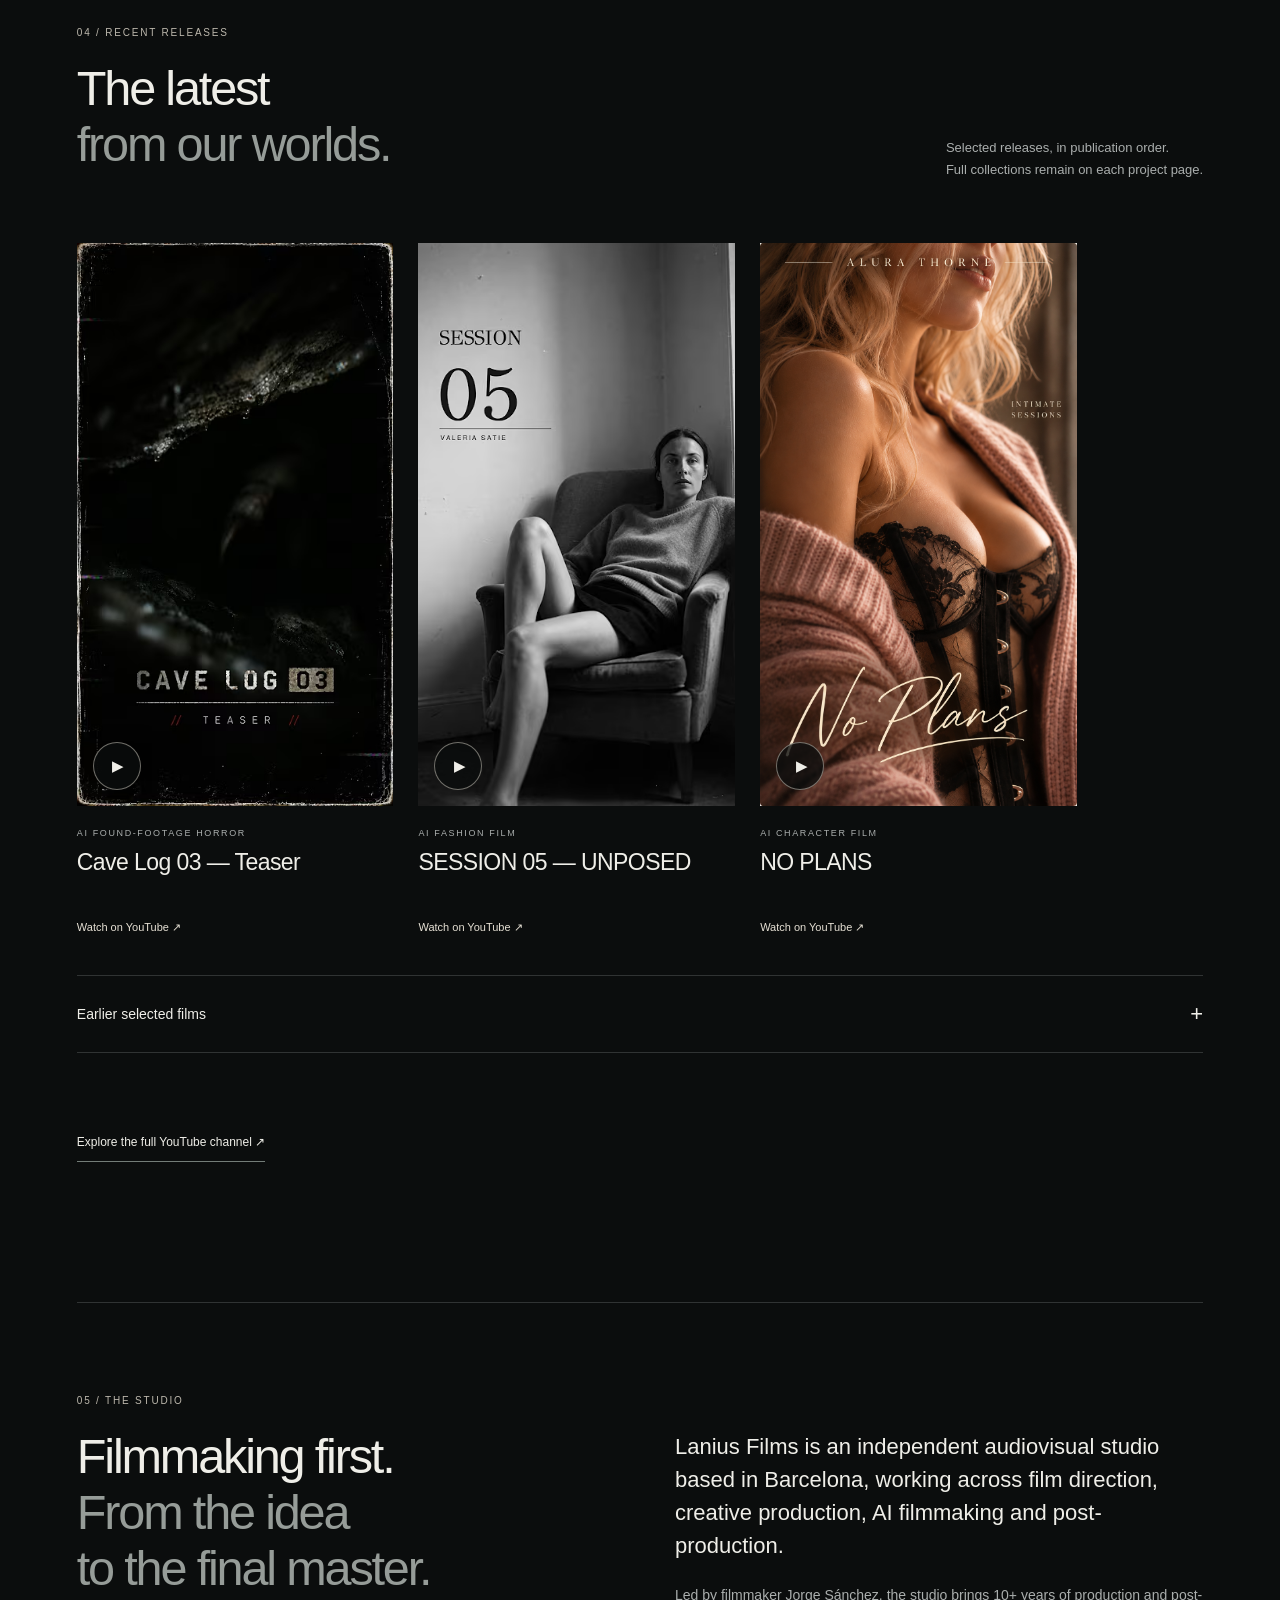
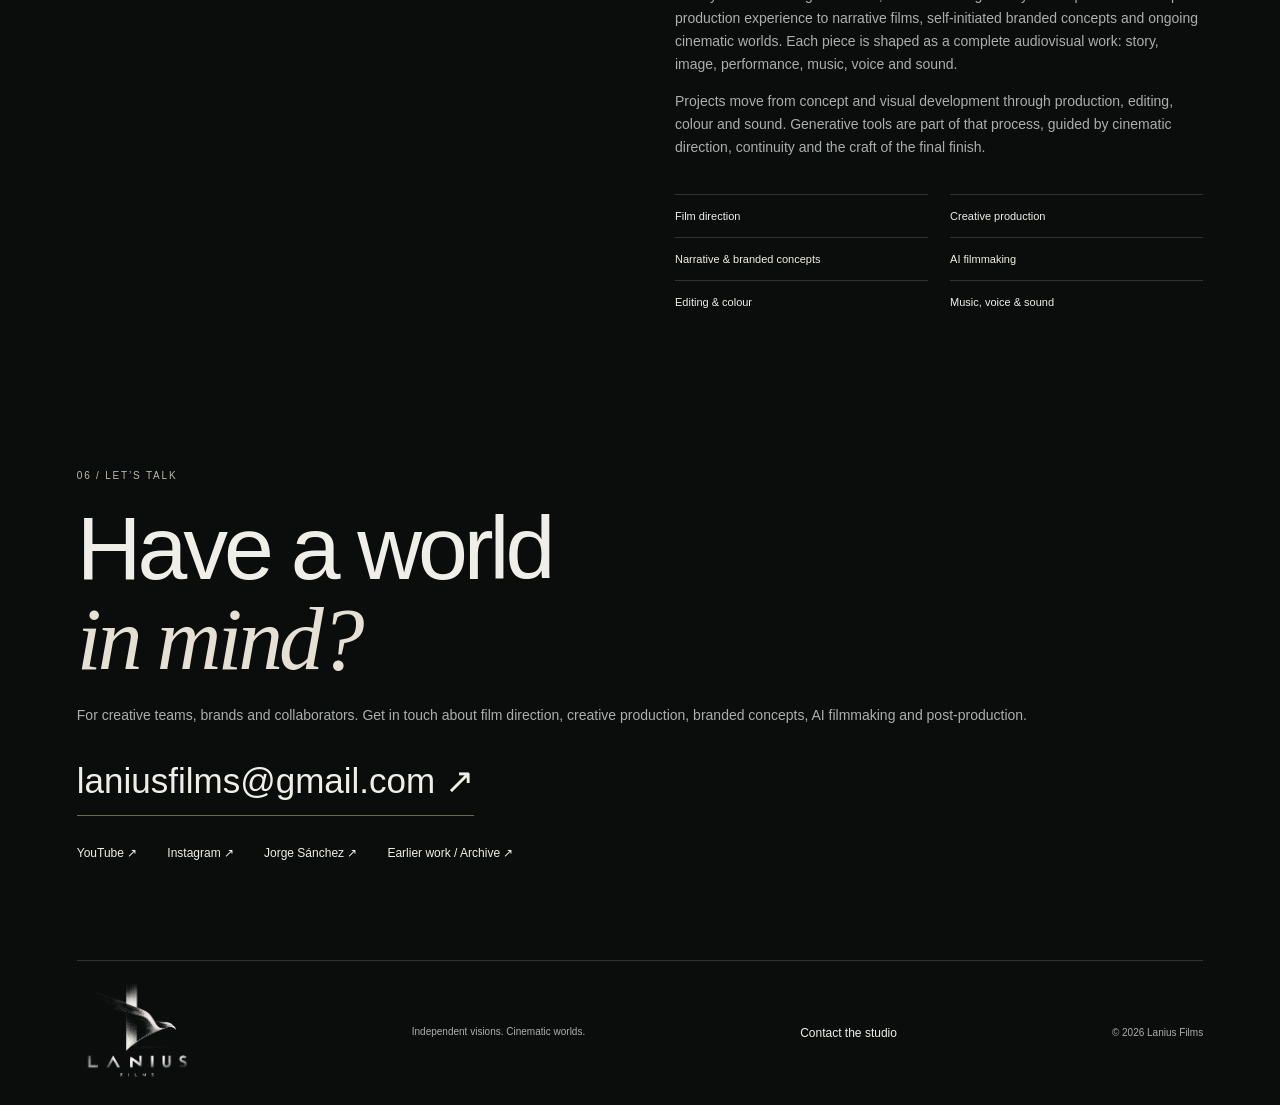
==== commit 1fc82880: "Refresh studio portfolio with THE WISH and latest published films" ====
--- a/index.html
+++ b/index.html
@@ -1,7 +1,15 @@
-<!doctype html><html lang="en"><head><meta charset="utf-8"><meta name="viewport" content="width=device-width, initial-scale=1"><meta name="description" content="AI short films, digital characters and spec campaigns. Explore selected work and the 2026 showreel from Lanius Films."><meta name="theme-color" content="#0b0d0d"><meta property="og:title" content="AI Filmmaking &amp; Visual Storytelling — Lanius Films"><meta property="og:description" content="AI short films, digital characters and spec campaigns. Explore selected work and the 2026 showreel from Lanius Films."><meta property="og:image" content="https://laniusfilms.github.io/assets/lanius-logo.png"><title>AI Filmmaking &amp; Visual Storytelling — Lanius Films</title><link rel="icon" href="assets/lanius-logo.png" type="image/png"><link rel="stylesheet" href="styles.css?v=20261104-formats"></head><body><a class="skip" href="#main">Skip to content</a><header class="container"><a class="brand brand-logo" href="index.html" aria-label="Lanius Films — home"><img src="assets/lanius-logo.png" alt="Lanius Films" width="100" height="100"></a><nav aria-label="Main navigation"><a href="index.html#work">Work</a><a href="index.html#about">About</a><a href="index.html#contact">Contact ↗</a></nav></header>
-<main id="main"><section class="hero"><img class="hero-image" src="assets/passenger.jpg" alt="" fetchpriority="high"><div class="hero-shade"></div><div class="container hero-inner"><p class="eyebrow">AI FILMMAKING / SPEC CAMPAIGNS / CHARACTER WORLDS</p><h1>Stories with<br>an <em>atmosphere.</em></h1><p class="intro">Cinematic AI films, distinctive characters and spec campaigns.<br>From visual concept to the final edit.</p><div class="actions"><a class="button" href="https://www.youtube.com/watch?v=inUsMjauHSg" target="_blank" rel="noopener noreferrer">Watch the 2026 showreel ↗</a><a class="text-link" href="#work">Explore selected work ↓</a></div><div class="hero-caption"><span>FEATURED WORLD / THE PASSENGER</span><span>NARRATIVE AI FILM — 01</span></div></div></section>
-<section class="container reel-section" aria-label="AI Filmmaker Showreel 2026"><a class="reel-preview" href="https://www.youtube.com/watch?v=inUsMjauHSg" target="_blank" rel="noopener noreferrer"><div class="reel-image"><img src="https://i.ytimg.com/vi/inUsMjauHSg/hq720.jpg?sqp=-oaymwFBCNAFEJQDSFryq4qpAzMIARUAAIhCGAHYAQHiAQoIGBACGAY4AUAB8AEB-AH-CYAC0AWKAgwIABABGHIgVSg_MA8=&amp;rs=AOn4CLDs15ho0owqDbk4FakRiF5e41jrGA" alt="AI Filmmaker Showreel 2026" loading="lazy"><span class="play-mark" aria-hidden="true">▶</span></div><div><p class="eyebrow">START HERE / 20 SECONDS</p><h2>AI Filmmaker<br>Showreel 2026.</h2><p>Jorge Sánchez · A first look at the visual worlds.</p><span class="film-cta">Watch showreel on YouTube ↗</span></div></a></section>
-<section id="work" class="container section"><div class="section-heading"><div><p class="eyebrow">01 / SELECTED WORLDS</p><h2>Different worlds.<br><span>One cinematic instinct.</span></h2></div><p>Narrative films, character worlds<br>and independent commercial studies.</p></div><div class="project-grid"><article class="project featured "><a class="media" href="the-passenger.html" aria-label="Explore The Passenger"><img src="assets/passenger.jpg" alt="A car driving through a rain-soaked forest at night" loading="lazy" decoding="async"><span class="media-label">01 / Narrative AI Film</span><span class="arrow" aria-hidden="true">↗</span></a><div class="project-text"><div><p class="eyebrow">Narrative AI Film</p><h3><a href="the-passenger.html">The Passenger</a></h3></div><p>Atmosphere-led visual storytelling, built around cinematic framing, tension and a cohesive narrative world.</p></div><div class="project-actions"><a class="button" href="https://youtu.be/e6pMpZrxgxc?si=PrTywpI4Ll-C6UaM" target="_blank" rel="noopener noreferrer">Watch The Passenger ↗</a><a class="text-link" href="the-passenger.html">Explore project →</a></div></article><article class="project "><a class="media" href="vex-darkness.html" aria-label="Explore Vex Darkness"><img src="assets/vex.jpg" alt="A fisherman entering a turbulent sea beneath a dark sky" loading="lazy" decoding="async"><span class="media-label">02 / Horror / Found Footage / Worldbuilding</span><span class="arrow" aria-hidden="true">↗</span></a><div class="project-text"><div><p class="eyebrow">Horror / Found Footage / Worldbuilding</p><h3><a href="vex-darkness.html">Vex Darkness</a></h3></div><p>An interconnected horror universe exploring found-footage aesthetics, unsettling environments and visual mythology.</p></div><div class="project-actions"><a class="button" href="https://www.youtube.com/shorts/TeCGtJEi6ZY" target="_blank" rel="noopener noreferrer">Watch The Basement Files ↗</a><a class="text-link" href="vex-darkness.html#films">Explore 5 films →</a></div></article><article class="project portrait "><a class="media" href="valeria.html" aria-label="Explore Valeria Satie"><img src="assets/valeria.jpg" alt="Valeria Satie wearing a green dress in warm sunset light" loading="lazy" decoding="async"><span class="media-label">03 / AI Character / Fashion / Lifestyle</span><span class="arrow" aria-hidden="true">↗</span></a><div class="project-text"><div><p class="eyebrow">AI Character / Fashion / Lifestyle</p><h3><a href="valeria.html">Valeria Satie</a></h3></div><p>A recurring AI character exploring fashion, lifestyle and travel through a consistent visual identity and cinematic editing.</p></div><div class="project-actions"><a class="button" href="https://www.youtube.com/shorts/GRWvNh3HzEI" target="_blank" rel="noopener noreferrer">Watch Session 04 — Masquerades ↗</a><a class="text-link" href="valeria.html#films">Explore 7 films →</a></div></article><article class="project portrait "><a class="media" href="alura-thorne.html" aria-label="Explore Alura Thorne"><img src="assets/alura.jpg" alt="Alura holding a glass in a hotel overlooking the city skyline" loading="lazy" decoding="async"><span class="media-label">04 / Digital Character / Luxury / Fashion</span><span class="arrow" aria-hidden="true">↗</span></a><div class="project-text"><div><p class="eyebrow">Digital Character / Luxury / Fashion</p><h3><a href="alura-thorne.html">Alura Thorne</a></h3></div><p>Fashion-led storytelling with a distinct character identity, atmospheric interiors and a considered luxury aesthetic.</p></div><div class="project-actions"><a class="button" href="https://www.youtube.com/watch?v=97rAzkZPVqM" target="_blank" rel="noopener noreferrer">Watch Come Closer ↗</a><a class="text-link" href="alura-thorne.html#films">Explore 6 films →</a></div></article><article class="project spec-project" style="grid-column:1/-1"><div class="spec-copy"><p class="eyebrow">05 / CAMPAIGNS & CHARACTER FILMS</p><h3>Featured AI Films</h3><p>Commercial concepts and character-led storytelling, developed through generative production and cinematic editing.</p><p class="spec-focus">AI campaigns · Cinematic trailers</p><a class="text-link" href="spec-ai-campaigns.html">Explore AI campaigns →</a></div><div><p class="eyebrow">HORIZONTAL FILMS / 16:9</p><div class="spec-films campaign-films"><article class="film-card landscape"><a href="https://www.youtube.com/watch?v=h940Uvh2X5c" target="_blank" rel="noopener noreferrer" aria-label="Watch NOCTURNE — Scent of the Night on YouTube"><div class="film-thumb"><img src="https://i.ytimg.com/vi/h940Uvh2X5c/hqdefault.jpg" alt="" loading="lazy" decoding="async"><span class="play-mark" aria-hidden="true">▶</span></div><p class="eyebrow">AI fragrance spec film</p><h3>NOCTURNE — Scent of the Night</h3><span class="film-cta">Watch on YouTube ↗</span></a></article><article class="film-card landscape"><a href="https://www.youtube.com/watch?v=4_iEX9mQpNQ" target="_blank" rel="noopener noreferrer" aria-label="Watch US. — A Future Built Around People on YouTube"><div class="film-thumb"><img src="https://i.ytimg.com/vi/4_iEX9mQpNQ/hqdefault.jpg" alt="" loading="lazy" decoding="async"><span class="play-mark" aria-hidden="true">▶</span></div><p class="eyebrow">AI spec commercial</p><h3>US. — A Future Built Around People</h3><span class="film-cta">Watch on YouTube ↗</span></a></article><article class="film-card landscape"><a href="https://www.youtube.com/watch?v=97rAzkZPVqM" target="_blank" rel="noopener noreferrer" aria-label="Watch Come Closer on YouTube"><div class="film-thumb"><img src="https://i.ytimg.com/vi/97rAzkZPVqM/hqdefault.jpg" alt="" loading="lazy" decoding="async"><span class="play-mark" aria-hidden="true">▶</span></div><p class="eyebrow">Cinematic AI trailer</p><h3>Come Closer</h3><span class="film-cta">Watch on YouTube ↗</span></a></article></div></div></article></div></section>
-<section id="more-work" class="container section more-work"><div class="section-heading"><div><p class="eyebrow">02 / SELECTED AI FILMS</p><h2>New stories.<br><span>Generative imagination.</span></h2></div><p>Fragrance, fashion and character worlds.<br>Vertical films in their original format.</p></div><div class="film-grid"><article class="film-card portrait"><a href="https://www.youtube.com/shorts/oqhsqRslQGY" target="_blank" rel="noopener noreferrer" aria-label="Watch SEREIN — After the Rain on YouTube"><div class="film-thumb"><img src="https://i.ytimg.com/vi/oqhsqRslQGY/sardefault.jpg?sqp=-oaymwEoCJUDENAFSFqQAgHyq4qpAxcIARUAAIhC2AEB4gEKCBgQAhgGOAFAAQ==&amp;rs=AOn4CLDBQilhjEBtzcZZgQa_SRO_Awakuw" alt="" loading="lazy" decoding="async"><span class="play-mark" aria-hidden="true">▶</span></div><p class="eyebrow">AI fragrance film</p><h3>SEREIN — After the Rain</h3><span class="film-cta">Watch on YouTube ↗</span></a></article><article class="film-card portrait"><a href="https://www.youtube.com/shorts/GRWvNh3HzEI" target="_blank" rel="noopener noreferrer" aria-label="Watch Session 04 — Masquerades on YouTube"><div class="film-thumb"><img src="https://i.ytimg.com/vi/GRWvNh3HzEI/sardefault.jpg?sqp=-oaymwEoCJUDENAFSFqQAgHyq4qpAxcIARUAAIhC2AEB4gEKCBgQAhgGOAFAAQ==&amp;rs=AOn4CLCvrKyKaPjbWyvaFh1iwg-186b-_g" alt="" loading="lazy" decoding="async"><span class="play-mark" aria-hidden="true">▶</span></div><p class="eyebrow">AI fashion film</p><h3>Session 04 — Masquerades</h3><span class="film-cta">Watch on YouTube ↗</span></a></article><article class="film-card portrait"><a href="https://www.youtube.com/shorts/K3hB-RP3zM8" target="_blank" rel="noopener noreferrer" aria-label="Watch A Little Longer on YouTube"><div class="film-thumb"><img src="https://i.ytimg.com/vi/K3hB-RP3zM8/sardefault.jpg?sqp=-oaymwEoCJUDENAFSFqQAgHyq4qpAxcIARUAAIhC2AEB4gEKCBgQAhgGOAFAAQ==&amp;rs=AOn4CLAAHMle37KyXFqnwUuaD3U4f5WdWw" alt="" loading="lazy" decoding="async"><span class="play-mark" aria-hidden="true">▶</span></div><p class="eyebrow">AI character film</p><h3>A Little Longer</h3><span class="film-cta">Watch on YouTube ↗</span></a></article><article class="film-card portrait"><a href="https://www.youtube.com/shorts/ENhfoylp6CQ" target="_blank" rel="noopener noreferrer" aria-label="Watch Anomalous Contact on YouTube"><div class="film-thumb"><img src="https://i.ytimg.com/vi/ENhfoylp6CQ/sardefault.jpg?sqp=-oaymwEoCJUDENAFSFqQAgHyq4qpAxcIARUAAIhC2AEB4gEKCBgQAhgGOAFAAQ==&amp;rs=AOn4CLDh-xr8KjjxuI_oZllA8obNcJfUTA" alt="" loading="lazy" decoding="async"><span class="play-mark" aria-hidden="true">▶</span></div><p class="eyebrow">AI science fiction</p><h3>Anomalous Contact</h3><span class="film-cta">Watch on YouTube ↗</span></a></article></div><a class="text-link channel-link" href="https://www.youtube.com/@laniusfilms" target="_blank" rel="noopener noreferrer">Explore the full YouTube channel ↗</a></section>
-<section id="about" class="container section about"><div><p class="eyebrow">03 / THE APPROACH</p><h2>Filmmaking first.<br><span>New tools.<br>Same intent.</span></h2></div><div class="about-copy"><p class="lead">Lanius Films is an independent creative studio creating cinematic AI films, spec campaigns and recurring character worlds.</p><p>The work spans AI narrative shorts, fragrance and fashion campaigns, horror and digital characters. Across formats, the focus stays on visual direction, atmosphere and the craft of the final edit.</p><div class="capabilities"><span>Visual development</span><span>Generative image & video</span><span>Character consistency</span><span>Editing & post-production</span></div></div></section>
-<section id="contact" class="container section contact"><p class="eyebrow">04 / LET’S TALK</p><h2>Have a world<br><em>in mind?</em></h2><p>For creative teams, recruiters and collaborators.<br>Get in touch about AI filmmaking, visual development and branded content.</p><a class="contact-email" href="mailto:laniusfilms@gmail.com">laniusfilms@gmail.com ↗</a><div class="socials"><a class="social-link" href="https://www.youtube.com/@laniusfilms" target="_blank" rel="noopener noreferrer">YouTube ↗</a><a class="social-link" href="https://laniusfilms.wordpress.com/" target="_blank" rel="noopener noreferrer">Archive ↗</a></div></section></main><footer class="container"><a class="brand brand-logo" href="index.html" aria-label="Lanius Films — home"><img src="assets/lanius-logo.png" alt="Lanius Films" width="100" height="100"></a><p>Independent visions. Cinematic worlds.</p><span>© 2026 Lanius Films</span></footer></body></html>
+<!doctype html>
+<html lang="en"><head><meta charset="utf-8"><meta name="viewport" content="width=device-width, initial-scale=1">
+<meta name="description" content="Lanius Films is an independent audiovisual studio in Barcelona. Film direction, creative production, narrative films, branded concepts, AI filmmaking and post-production."><meta name="theme-color" content="#0b0d0d">
+<link rel="canonical" href="https://laniusfilms.github.io/index.html"><meta property="og:type" content="website"><meta property="og:site_name" content="Lanius Films"><meta property="og:url" content="https://laniusfilms.github.io/index.html"><meta property="og:title" content="Independent Film &amp; Creative Production — Lanius Films"><meta property="og:description" content="Lanius Films is an independent audiovisual studio in Barcelona. Film direction, creative production, narrative films, branded concepts, AI filmmaking and post-production."><meta property="og:image" content="https://laniusfilms.github.io/assets/cover-jkNq7t0en-g.jpg"><meta name="twitter:card" content="summary_large_image"><meta name="twitter:title" content="Independent Film &amp; Creative Production — Lanius Films"><meta name="twitter:description" content="Lanius Films is an independent audiovisual studio in Barcelona. Film direction, creative production, narrative films, branded concepts, AI filmmaking and post-production."><meta name="twitter:image" content="https://laniusfilms.github.io/assets/cover-jkNq7t0en-g.jpg">
+<title>Independent Film &amp; Creative Production — Lanius Films</title><link rel="icon" href="assets/lanius-logo.png" type="image/png"><link rel="stylesheet" href="styles.css?v=20261119-studio"></head>
+<body><a class="skip" href="#main">Skip to content</a><header class="container"><a class="brand brand-logo" href="index.html" aria-label="Lanius Films — home"><img src="assets/lanius-logo.png" alt="Lanius Films" width="100" height="100"></a><nav aria-label="Main navigation"><a href="index.html#work">Work</a><a href="index.html#about">About</a><a href="index.html#contact">Contact</a></nav></header>
+<main id="main">
+<section class="hero"><img class="hero-image" src="assets/passenger.jpg" alt="" fetchpriority="high"><div class="hero-shade"></div><div class="container hero-inner"><p class="eyebrow">INDEPENDENT FILM / CREATIVE PRODUCTION / POST-PRODUCTION</p><h1>Independent visions.<br><em>Cinematic worlds.</em></h1><p class="intro">An independent audiovisual studio shaping narrative films, branded concepts and cinematic character worlds. From direction and creative development to AI filmmaking and the final master.</p><div class="actions"><a class="button" href="https://www.youtube.com/watch?v=jkNq7t0en-g" target="_blank" rel="noopener noreferrer">Watch THE WISH ↗</a><a class="text-link" href="#work">Explore selected work ↓</a></div><div class="hero-caption"><span>FROM THE FILM / THE PASSENGER</span><span>BARCELONA / INDEPENDENT STUDIO</span></div></div></section>
+<section class="container reel-section" aria-label="Showreel 2026"><a class="reel-preview" href="https://www.youtube.com/watch?v=inUsMjauHSg" target="_blank" rel="noopener noreferrer"><div class="reel-image"><img src="assets/cover-inUsMjauHSg.jpg" alt="Jorge Sánchez — AI Filmmaker Showreel 2026" loading="lazy"><span class="play-mark" aria-hidden="true">▶</span></div><div><p class="eyebrow">A FIRST LOOK / 20 SECONDS</p><h2>Showreel<br>2026.</h2><p>Jorge Sánchez · Direction, generative production & post.</p><span class="film-cta">Watch showreel on YouTube ↗</span></div></a></section>
+<section id="work" class="container section"><div class="section-heading"><div><p class="eyebrow">01 / NARRATIVE FILMS</p><h2>Stories with<br><span>an atmosphere.</span></h2></div><p>Independent short films.<br>Direction, image and sound.</p></div><div class="project-grid narrative-grid"><article class="project "><a class="media" href="the-wish.html" aria-label="Explore THE WISH"><img src="assets/cover-jkNq7t0en-g.jpg" alt="THE WISH — approved psychological horror short film poster" width="1280" height="720" loading="lazy" decoding="async"><span class="media-label">01 / Narrative / AI Short Film</span><span class="arrow" aria-hidden="true">↗</span></a><div class="project-text"><div><p class="eyebrow">Narrative / AI Short Film</p><h3><a href="the-wish.html">THE WISH</a></h3></div><p>A psychological horror short exploring desire, guilt and responsibility. Cinematic tension shaped through direction, generative filmmaking, editing and sound.</p></div><div class="project-actions"><a class="button" href="https://www.youtube.com/watch?v=jkNq7t0en-g" target="_blank" rel="noopener noreferrer">Watch THE WISH ↗</a><a class="text-link" href="the-wish.html#films">Explore project →</a></div></article><article class="project "><a class="media" href="the-passenger.html" aria-label="Explore The Passenger"><img src="assets/passenger.jpg" alt="A car driving through a rain-soaked forest at night" width="1280" height="720" loading="lazy" decoding="async"><span class="media-label">02 / Narrative / AI Short Film</span><span class="arrow" aria-hidden="true">↗</span></a><div class="project-text"><div><p class="eyebrow">Narrative / AI Short Film</p><h3><a href="the-passenger.html">The Passenger</a></h3></div><p>Atmosphere-led visual storytelling, built around cinematic framing, tension and a cohesive narrative world.</p></div><div class="project-actions"><a class="button" href="https://www.youtube.com/watch?v=e6pMpZrxgxc" target="_blank" rel="noopener noreferrer">Watch The Passenger ↗</a><a class="text-link" href="the-passenger.html#films">Explore project →</a></div></article></div></section>
+<section id="campaigns" class="container section"><div class="section-heading"><div><p class="eyebrow">02 / BRANDED CONCEPTS</p><h2>Creative direction.<br><span>Cinematic possibilities.</span></h2></div><p>Self-initiated spec work.<br>Fragrance, fashion and technology.</p></div><article class="project spec-project"><div class="spec-copy"><p class="eyebrow">INDEPENDENT SPEC CAMPAIGNS</p><h3>From an idea<br>to a world.</h3><p>Self-initiated concepts for fragrance, beauty, fashion and human-centred technology. Creative direction, generative production and post-production, developed as independent spec work.</p><a class="text-link" href="spec-ai-campaigns.html">Explore campaigns & studies →</a></div><div class="spec-films campaign-films"><article class="film-card landscape"><a href="https://www.youtube.com/watch?v=h940Uvh2X5c" target="_blank" rel="noopener noreferrer" aria-label="Watch NOCTURNE — Scent of the Night on YouTube"><div class="film-thumb"><img src="assets/cover-h940Uvh2X5c.jpg" alt="NOCTURNE — Scent of the Night — film poster" loading="lazy" decoding="async"><span class="play-mark" aria-hidden="true">▶</span></div><p class="eyebrow">AI fragrance spec film</p><h3>NOCTURNE — Scent of the Night</h3><span class="film-cta">Watch on YouTube ↗</span></a></article><article class="film-card landscape"><a href="https://www.youtube.com/watch?v=4_iEX9mQpNQ" target="_blank" rel="noopener noreferrer" aria-label="Watch US. — A Future Built Around People on YouTube"><div class="film-thumb"><img src="assets/cover-4_iEX9mQpNQ.jpg" alt="US. — A Future Built Around People — film poster" loading="lazy" decoding="async"><span class="play-mark" aria-hidden="true">▶</span></div><p class="eyebrow">AI spec commercial</p><h3>US. — A Future Built Around People</h3><span class="film-cta">Watch on YouTube ↗</span></a></article></div></article></section>
+<section id="worlds" class="container section"><div class="section-heading"><div><p class="eyebrow">03 / CINEMATIC WORLDS</p><h2>Distinct identities.<br><span>Stories that continue.</span></h2></div><p>Horror, fashion and character-led series.<br>Explore each collection.</p></div><div class="project-grid"><article class="project wide "><a class="media" href="vex-darkness.html" aria-label="Explore Vex Darkness"><img src="assets/vex.jpg" alt="A fisherman entering a turbulent sea beneath a dark sky" width="1280" height="720" loading="lazy" decoding="async"><span class="media-label">01 / Horror / Found Footage / Worldbuilding</span><span class="arrow" aria-hidden="true">↗</span></a><div class="project-text"><div><p class="eyebrow">Horror / Found Footage / Worldbuilding</p><h3><a href="vex-darkness.html">Vex Darkness</a></h3></div><p>An interconnected horror universe exploring found-footage aesthetics, unsettling environments and visual mythology.</p></div><div class="project-actions"><a class="button" href="https://www.youtube.com/shorts/P9TQxCZPGJY" target="_blank" rel="noopener noreferrer">Watch Cave Log 03 — Teaser ↗</a><a class="text-link" href="vex-darkness.html#films">Explore 8 films →</a></div></article><article class="project portrait"><a class="media" href="alura-thorne.html" aria-label="Explore Alura Thorne"><img src="assets/no-plans-poster.png" alt="NO PLANS — approved Alura Thorne editorial poster" width="941" height="1672" loading="lazy" decoding="async"><span class="media-label">02 / Digital Character / Luxury / Fashion</span><span class="arrow" aria-hidden="true">↗</span></a><div class="project-text"><div><p class="eyebrow">Digital Character / Luxury / Fashion</p><h3><a href="alura-thorne.html">Alura Thorne</a></h3></div><p>An ongoing cinematic character world exploring intimacy, identity and atmosphere. Fashion, interiors and quiet encounters, connected through a consistent visual and sonic language.</p></div><div class="project-actions"><a class="button" href="https://www.youtube.com/shorts/vsHMxG053Dw" target="_blank" rel="noopener noreferrer">Watch NO PLANS ↗</a><a class="text-link" href="alura-thorne.html#films">Explore 8 films →</a></div></article><article class="project portrait"><a class="media" href="valeria.html" aria-label="Explore Valeria Satie"><img src="assets/cover-B-Z4Kjno2xo.jpg" alt="SESSION 05 — UNPOSED — approved Valeria Satie fashion film poster" width="941" height="1672" loading="lazy" decoding="async"><span class="media-label">03 / AI Character / Fashion / Lifestyle</span><span class="arrow" aria-hidden="true">↗</span></a><div class="project-text"><div><p class="eyebrow">AI Character / Fashion / Lifestyle</p><h3><a href="valeria.html">Valeria Satie</a></h3></div><p>Fashion films and travel stories built around a recurring character. The Sessions explore performance, movement and character continuity through generative production and editing.</p></div><div class="project-actions"><a class="button" href="https://www.youtube.com/shorts/B-Z4Kjno2xo" target="_blank" rel="noopener noreferrer">Watch SESSION 05 — UNPOSED ↗</a><a class="text-link" href="valeria.html#films">Explore 8 films →</a></div></article></div></section>
+<section id="more-work" class="container section more-work"><div class="section-heading"><div><p class="eyebrow">04 / RECENT RELEASES</p><h2>The latest<br><span>from our worlds.</span></h2></div><p>Selected releases, in publication order.<br>Full collections remain on each project page.</p></div><div class="film-grid recent-grid"><article class="film-card portrait"><a href="https://www.youtube.com/shorts/P9TQxCZPGJY" target="_blank" rel="noopener noreferrer" aria-label="Watch Cave Log 03 — Teaser on YouTube"><div class="film-thumb"><img src="assets/cover-P9TQxCZPGJY.jpg" alt="Cave Log 03 — Teaser — film poster" loading="lazy" decoding="async"><span class="play-mark" aria-hidden="true">▶</span></div><p class="eyebrow">AI found-footage horror</p><h3>Cave Log 03 — Teaser</h3><span class="film-cta">Watch on YouTube ↗</span></a></article><article class="film-card portrait"><a href="https://www.youtube.com/shorts/B-Z4Kjno2xo" target="_blank" rel="noopener noreferrer" aria-label="Watch SESSION 05 — UNPOSED on YouTube"><div class="film-thumb"><img src="assets/cover-B-Z4Kjno2xo.jpg" alt="SESSION 05 — UNPOSED — film poster" loading="lazy" decoding="async"><span class="play-mark" aria-hidden="true">▶</span></div><p class="eyebrow">AI fashion film</p><h3>SESSION 05 — UNPOSED</h3><span class="film-cta">Watch on YouTube ↗</span></a></article><article class="film-card portrait"><a href="https://www.youtube.com/shorts/vsHMxG053Dw" target="_blank" rel="noopener noreferrer" aria-label="Watch NO PLANS on YouTube"><div class="film-thumb"><img src="assets/no-plans-poster.png" alt="NO PLANS — film poster" loading="lazy" decoding="async"><span class="play-mark" aria-hidden="true">▶</span></div><p class="eyebrow">AI character film</p><h3>NO PLANS</h3><span class="film-cta">Watch on YouTube ↗</span></a></article></div><details class="film-archive"><summary>Earlier selected films</summary><div class="film-grid archive-grid"><article class="film-card portrait"><a href="https://www.youtube.com/shorts/oqhsqRslQGY" target="_blank" rel="noopener noreferrer" aria-label="Watch SEREIN — After the Rain on YouTube"><div class="film-thumb"><img src="assets/cover-oqhsqRslQGY.jpg" alt="SEREIN — After the Rain — film poster" loading="lazy" decoding="async"><span class="play-mark" aria-hidden="true">▶</span></div><p class="eyebrow">AI fragrance film</p><h3>SEREIN — After the Rain</h3><span class="film-cta">Watch on YouTube ↗</span></a></article><article class="film-card portrait"><a href="https://www.youtube.com/shorts/GRWvNh3HzEI" target="_blank" rel="noopener noreferrer" aria-label="Watch Session 04 — Masquerades on YouTube"><div class="film-thumb"><img src="assets/cover-GRWvNh3HzEI.jpg" alt="Session 04 — Masquerades — film poster" loading="lazy" decoding="async"><span class="play-mark" aria-hidden="true">▶</span></div><p class="eyebrow">AI fashion film</p><h3>Session 04 — Masquerades</h3><span class="film-cta">Watch on YouTube ↗</span></a></article><article class="film-card portrait"><a href="https://www.youtube.com/shorts/K3hB-RP3zM8" target="_blank" rel="noopener noreferrer" aria-label="Watch A Little Longer on YouTube"><div class="film-thumb"><img src="assets/cover-K3hB-RP3zM8.jpg" alt="A Little Longer — film poster" loading="lazy" decoding="async"><span class="play-mark" aria-hidden="true">▶</span></div><p class="eyebrow">AI character film</p><h3>A Little Longer</h3><span class="film-cta">Watch on YouTube ↗</span></a></article><article class="film-card portrait"><a href="https://www.youtube.com/shorts/ENhfoylp6CQ" target="_blank" rel="noopener noreferrer" aria-label="Watch Anomalous Contact on YouTube"><div class="film-thumb"><img src="assets/cover-ENhfoylp6CQ.jpg" alt="Anomalous Contact — film poster" loading="lazy" decoding="async"><span class="play-mark" aria-hidden="true">▶</span></div><p class="eyebrow">AI science fiction</p><h3>Anomalous Contact</h3><span class="film-cta">Watch on YouTube ↗</span></a></article></div></details><a class="text-link channel-link" href="https://www.youtube.com/@laniusfilms" target="_blank" rel="noopener noreferrer">Explore the full YouTube channel ↗</a></section>
+<section id="about" class="container section about"><div><p class="eyebrow">05 / THE STUDIO</p><h2>Filmmaking first.<br><span>From the idea<br>to the final master.</span></h2></div><div class="about-copy"><p class="lead">Lanius Films is an independent audiovisual studio based in Barcelona, working across film direction, creative production, AI filmmaking and post-production.</p><p>Led by filmmaker Jorge Sánchez, the studio brings 10+ years of production and post-production experience to narrative films, self-initiated branded concepts and ongoing cinematic worlds. Each piece is shaped as a complete audiovisual work: story, image, performance, music, voice and sound.</p><p>Projects move from concept and visual development through production, editing, colour and sound. Generative tools are part of that process, guided by cinematic direction, continuity and the craft of the final finish.</p><div class="capabilities"><span>Film direction</span><span>Creative production</span><span>Narrative &amp; branded concepts</span><span>AI filmmaking</span><span>Editing &amp; colour</span><span>Music, voice &amp; sound</span></div></div></section>
+<section id="contact" class="container section contact"><p class="eyebrow">06 / LET’S TALK</p><h2>Have a world<br><em>in mind?</em></h2><p>For creative teams, brands and collaborators. Get in touch about film direction, creative production, branded concepts, AI filmmaking and post-production.</p><a class="contact-email" href="mailto:laniusfilms@gmail.com">laniusfilms@gmail.com ↗</a><div class="socials"><a class="social-link" href="https://www.youtube.com/@laniusfilms" target="_blank" rel="noopener noreferrer">YouTube ↗</a><a class="social-link" href="https://www.instagram.com/laniusfilms/" target="_blank" rel="noopener noreferrer">Instagram ↗</a><a class="social-link" href="https://jorgefilmmaker.github.io/" target="_blank" rel="noopener noreferrer">Jorge Sánchez ↗</a><a class="social-link" href="https://laniusfilms.wordpress.com/" target="_blank" rel="noopener noreferrer">Earlier work / Archive ↗</a></div></section></main><footer class="container"><a class="brand brand-logo" href="index.html" aria-label="Lanius Films — home"><img src="assets/lanius-logo.png" alt="Lanius Films" width="100" height="100"></a><p>Independent visions. Cinematic worlds.</p><a href="index.html#contact">Contact the studio</a><span>© 2026 Lanius Films</span></footer></body></html>
--- a/styles.css
+++ b/styles.css
@@ -1,4 +1,4 @@
-:root{color-scheme:dark;--bg:#0b0d0d;--ink:#efeee8;--muted:#aaaead;--accent:#e6e0d4;--line:#303333}*{box-sizing:border-box}html{scroll-behavior:smooth;scroll-padding-top:30px}body{margin:0;background:var(--bg);color:var(--ink);font-family:Arial,Helvetica,sans-serif;-webkit-font-smoothing:antialiased}a{color:inherit;text-decoration:none}a:hover{color:var(--accent)}a:focus-visible{outline:2px solid var(--accent);outline-offset:6px}img{display:block;width:100%}.container{width:min(1320px,88%);margin:auto}header{height:100px;display:flex;align-items:center;justify-content:space-between}.brand{font-size:19px;letter-spacing:.08em;font-weight:800;display:flex;align-items:center;gap:5px}.brand span{font-weight:400}.brand i{height:7px;width:7px;background:var(--accent);border-radius:50%;margin-left:9px}nav{display:flex;gap:36px;font-size:13px}p{line-height:1.65;color:var(--muted)}.eyebrow{font-size:10px!important;font-weight:500;letter-spacing:.18em;text-transform:uppercase;line-height:1.6;color:var(--accent)}.hero{position:relative;min-height:700px;isolation:isolate;display:flex;align-items:center}.hero-image,.hero-shade{position:absolute;inset:0;height:100%;object-fit:cover;z-index:-2}.hero-image{object-position:center 55%}.hero-shade{z-index:-1;background:linear-gradient(90deg,rgba(5,9,9,.88),rgba(5,9,9,.28)),linear-gradient(0deg,var(--bg),transparent 35%)}.hero-inner{padding-top:65px}.hero h1{font-size:clamp(55px,6.9vw,104px);font-weight:400;line-height:1.02;letter-spacing:-.055em;margin:30px 0}.hero h1 em,.contact em{font-family:Georgia,serif;font-weight:400;color:var(--accent)}.intro{font-size:16px;color:#c8cbca}.actions{display:flex;gap:30px;align-items:center;margin:35px 0 70px}.button{display:inline-flex;background:var(--accent);color:#141b13;padding:17px 23px;font-size:12px;font-weight:600;border:1px solid var(--accent)}.button:hover{background:var(--ink);color:#111}.text-link{font-size:12px;border-bottom:1px solid #737c77;padding:12px 0}.hero-caption{border-top:1px solid #ffffff30;padding:22px 0;display:flex;justify-content:space-between;color:#b3baba;font-size:9px;letter-spacing:.14em}.section{padding-top:115px;padding-bottom:20px}.section-heading{display:flex;align-items:end;justify-content:space-between;margin-bottom:50px}.section-heading>p{font-size:13px}h2{font-size:clamp(32px,3.8vw,55px);font-weight:400;letter-spacing:-.045em;line-height:1.15;margin:20px 0}h2 span{color:#969c98}.project-grid{display:grid;grid-template-columns:1fr 1fr;gap:60px 32px}.project.featured{grid-column:1/-1}.media{display:block;position:relative;overflow:hidden;background:#171c1b}.media img{height:370px;object-fit:cover;transition:transform .6s}.featured .media img{height:570px}.portrait .media img{height:370px;object-position:50% 38%}.media:hover img{transform:scale(1.025)}.media:after{content:'';position:absolute;inset:65% 0 0;background:linear-gradient(transparent,#0009);pointer-events:none}.media-label{position:absolute;bottom:23px;left:24px;z-index:1;font-size:9px;text-transform:uppercase;letter-spacing:.13em}.arrow{position:absolute;right:22px;bottom:18px;z-index:1;font-size:25px}.project-text{padding-top:22px}.project-text .eyebrow{margin:0 0 8px;color:#9ca59b;font-size:9px!important}h3{font-size:30px;font-weight:400;letter-spacing:-.025em;margin:0}.project-text>p{font-size:13px;max-width:510px;margin-top:13px}.featured .project-text{display:flex;justify-content:space-between;gap:35px}.featured .project-text>p{max-width:430px}.spec-art{height:370px;background:radial-gradient(ellipse at 95% 0,#3a4030,transparent 65%),#191d18;display:flex;flex-direction:column;justify-content:center;padding:40px}.spec-art>span,.spec-art small{font-size:8px;letter-spacing:.16em;color:#a7b49b}.spec-art strong{font-size:65px;letter-spacing:-.06em;font-weight:400;line-height:.95;margin:25px 0;color:var(--accent)}.spec-art strong span{display:block;font-family:Georgia,serif;font-style:italic}.about{display:grid;grid-template-columns:1fr 1fr;gap:70px;border-top:1px solid var(--line);margin-top:110px;padding-top:80px}.about-copy{padding-top:25px}.about-copy .lead{font-size:22px;color:var(--ink);line-height:1.5}.about-copy>p{font-size:14px}.capabilities{display:grid;grid-template-columns:1fr 1fr;gap:0 22px;margin-top:35px}.capabilities span{padding:15px 0;border-top:1px solid var(--line);font-size:11px}.contact{padding-bottom:100px}.contact h2{font-size:clamp(65px,7vw,100px);line-height:1}.contact>p{font-size:14px}.contact-email{display:inline-block;font-size:clamp(19px,3vw,35px);border-bottom:1px solid #636d5b;padding:20px 0 14px}.socials{display:flex;gap:30px;margin-top:30px;font-size:12px}footer{border-top:1px solid var(--line);min-height:120px;display:flex;align-items:center;justify-content:space-between;gap:20px}footer .brand{font-size:14px}footer p,footer>span{font-size:10px;color:var(--muted)}.skip{position:absolute;top:-90px;left:15px;z-index:10;background:var(--accent);color:#000;padding:15px}.skip:focus{top:12px}.detail{padding-top:45px}.back{display:inline-block;font-size:12px;color:var(--muted);margin-bottom:65px}.detail h1{font-size:clamp(45px,7vw,100px);font-weight:400;letter-spacing:-.05em;margin:20px 0}.detail-intro{display:flex;align-items:center;justify-content:space-between;gap:30px;margin-bottom:50px}.detail-intro p{max-width:640px;font-size:18px}.pending{color:#b4bba9;border:1px solid #46503e;padding:15px 20px;font-size:12px;white-space:nowrap}.detail figure{margin:0}.detail-cover{background:#141817}.detail-cover img{max-height:760px;object-fit:contain}.detail-cover.vertical img{max-height:850px}.detail-meta{display:flex;justify-content:space-between;gap:25px;padding:25px 0 35px}.detail-meta>p{font-size:12px}.gallery{display:grid;grid-template-columns:repeat(2,minmax(0,1fr));gap:25px}.gallery img{height:100%;max-height:720px;object-fit:contain;background:#141817}.next{display:flex;flex-direction:column;gap:20px;padding:90px 0}.next a{font-size:40px}.detail-spec{height:480px}.detail-spec strong{font-size:90px}@media(min-width:901px){.project:nth-child(2){grid-column:1/-1}.project:nth-child(2) .media img{height:520px}.project:nth-child(5){grid-column:1/-1}.project:nth-child(5) .media .spec-art{height:340px}.portrait .media img{height:620px;object-fit:contain;background:#131716}}@media(max-width:700px){.container{width:88%}header{height:80px}.brand{font-size:14px;gap:3px}nav{gap:16px;font-size:11px}.brand i{display:none}.hero{min-height:670px}.hero-image{object-position:62% center}.hero h1{font-size:59px}.hero-inner{padding-top:40px}.intro{font-size:14px}.intro br{display:none}.hero .eyebrow{max-width:260px}.actions{gap:20px;align-items:start;flex-direction:column;margin-bottom:50px}.hero-caption{font-size:8px;gap:20px}.hero-caption span:last-child{display:none}.section{padding-top:70px}.section-heading{display:block;margin-bottom:30px}.section-heading>p{margin-top:25px}.project-grid{grid-template-columns:1fr;gap:35px}.featured .media img,.media img{height:auto;aspect-ratio:16/10}.portrait .media img{height:auto;aspect-ratio:4/5;object-position:center 35%}.featured .project-text{display:block}.media-label{left:16px;bottom:20px;font-size:8px}.project-text{padding-top:18px}.spec-art{height:300px;padding:30px}.spec-art strong{font-size:60px}.about{grid-template-columns:1fr;gap:10px;margin-top:65px;padding-top:50px}.about-copy{padding-top:0}.about-copy .lead{font-size:20px}.contact{padding-bottom:70px}footer{flex-wrap:wrap;justify-content:start;gap:15px;padding:30px 0}footer p{width:100%;margin:0;order:3}.detail{padding-top:25px}.back{margin-bottom:40px}.detail-intro{display:block}.detail-intro p{font-size:16px}.pending{display:inline-block;margin-top:15px}.detail-meta{display:block}.gallery{grid-template-columns:1fr}.next a{font-size:32px}.detail-spec strong{font-size:65px}}@media(prefers-reduced-motion:reduce){html{scroll-behavior:auto}.media img{transition:none}}
+:root{color-scheme:dark;--bg:#0b0d0d;--ink:#efeee8;--muted:#aaaead;--accent:#e6e0d4;--line:#303333}*{box-sizing:border-box}html{scroll-behavior:smooth;scroll-padding-top:30px}body{margin:0;background:var(--bg);color:var(--ink);font-family:Arial,Helvetica,sans-serif;-webkit-font-smoothing:antialiased}a{color:inherit;text-decoration:none}a:hover{color:var(--accent)}a:focus-visible{outline:2px solid var(--accent);outline-offset:6px}img{display:block;width:100%}.container{width:min(1320px,88%);margin:auto}header{height:100px;display:flex;align-items:center;justify-content:space-between}.brand{font-size:19px;letter-spacing:.08em;font-weight:800;display:flex;align-items:center;gap:5px}.brand span{font-weight:400}.brand i{height:7px;width:7px;background:var(--accent);border-radius:50%;margin-left:9px}nav{display:flex;gap:36px;font-size:13px}p{line-height:1.65;color:var(--muted)}.eyebrow{font-size:10px!important;font-weight:500;letter-spacing:.18em;text-transform:uppercase;line-height:1.6;color:var(--accent)}.hero{position:relative;min-height:700px;isolation:isolate;display:flex;align-items:center}.hero-image,.hero-shade{position:absolute;inset:0;height:100%;object-fit:cover;z-index:-2}.hero-image{object-position:center 55%}.hero-shade{z-index:-1;background:linear-gradient(90deg,rgba(5,9,9,.88),rgba(5,9,9,.28)),linear-gradient(0deg,var(--bg),transparent 35%)}.hero-inner{padding-top:65px}.hero h1{font-size:clamp(55px,6.9vw,104px);font-weight:400;line-height:1.02;letter-spacing:-.055em;margin:30px 0}.hero h1 em,.contact em{font-family:Georgia,serif;font-weight:400;color:var(--accent)}.intro{font-size:16px;color:#c8cbca}.actions{display:flex;gap:30px;align-items:center;margin:35px 0 70px}.button{display:inline-flex;background:var(--accent);color:#141b13;padding:17px 23px;font-size:12px;font-weight:600;border:1px solid var(--accent)}.button:hover{background:var(--ink);color:#111}.text-link{font-size:12px;border-bottom:1px solid #737c77;padding:12px 0}.hero-caption{border-top:1px solid #ffffff30;padding:22px 0;display:flex;justify-content:space-between;color:#b3baba;font-size:9px;letter-spacing:.14em}.section{padding-top:115px;padding-bottom:20px}.section-heading{display:flex;align-items:end;justify-content:space-between;margin-bottom:50px}.section-heading>p{font-size:13px}h2{font-size:clamp(32px,3.8vw,55px);font-weight:400;letter-spacing:-.045em;line-height:1.15;margin:20px 0}h2 span{color:#969c98}.project-grid{display:grid;grid-template-columns:1fr 1fr;gap:60px 32px}.project.featured{grid-column:1/-1}.media{display:block;position:relative;overflow:hidden;background:#171c1b}.media img{height:370px;object-fit:cover;transition:transform .6s}.featured .media img{height:570px}.portrait .media img{height:370px;object-position:50% 38%}.media:hover img{transform:scale(1.025)}.media:after{content:'';position:absolute;inset:65% 0 0;background:linear-gradient(transparent,#0009);pointer-events:none}.media-label{position:absolute;bottom:23px;left:24px;z-index:1;font-size:9px;text-transform:uppercase;letter-spacing:.13em}.arrow{position:absolute;right:22px;bottom:18px;z-index:1;font-size:25px}.project-text{padding-top:22px}.project-text .eyebrow{margin:0 0 8px;color:#9ca59b;font-size:9px!important}h3{font-size:30px;font-weight:400;letter-spacing:-.025em;margin:0}.project-text>p{font-size:13px;max-width:510px;margin-top:13px}.featured .project-text{display:flex;justify-content:space-between;gap:35px}.featured .project-text>p{max-width:430px}.spec-art{height:370px;background:radial-gradient(ellipse at 95% 0,#3a4030,transparent 65%),#191d18;display:flex;flex-direction:column;justify-content:center;padding:40px}.spec-art>span,.spec-art small{font-size:8px;letter-spacing:.16em;color:#a7b49b}.spec-art strong{font-size:65px;letter-spacing:-.06em;font-weight:400;line-height:.95;margin:25px 0;color:var(--accent)}.spec-art strong span{display:block;font-family:Georgia,serif;font-style:italic}.about{display:grid;grid-template-columns:1fr 1fr;gap:70px;border-top:1px solid var(--line);margin-top:110px;padding-top:80px}.about-copy{padding-top:25px}.about-copy .lead{font-size:22px;color:var(--ink);line-height:1.5}.about-copy>p{font-size:14px}.capabilities{display:grid;grid-template-columns:1fr 1fr;gap:0 22px;margin-top:35px}.capabilities span{padding:15px 0;border-top:1px solid var(--line);font-size:11px}.contact{padding-bottom:100px}.contact h2{font-size:clamp(65px,7vw,100px);line-height:1}.contact>p{font-size:14px}.contact-email{display:inline-block;font-size:clamp(19px,3vw,35px);border-bottom:1px solid #636d5b;padding:20px 0 14px}.socials{display:flex;gap:30px;margin-top:30px;font-size:12px}footer{border-top:1px solid var(--line);min-height:120px;display:flex;align-items:center;justify-content:space-between;gap:20px}footer .brand{font-size:14px}footer p,footer>span{font-size:10px;color:var(--muted)}.skip{position:absolute;top:-90px;left:15px;z-index:10;background:var(--accent);color:#000;padding:15px}.skip:focus{top:12px}.detail{padding-top:45px}.back{display:inline-block;font-size:12px;color:var(--muted);margin-bottom:65px}.detail h1{font-size:clamp(45px,7vw,100px);font-weight:400;letter-spacing:-.05em;margin:20px 0}.detail-intro{display:flex;align-items:center;justify-content:space-between;gap:30px;margin-bottom:50px}.detail-intro p{max-width:640px;font-size:18px}.pending{color:#b4bba9;border:1px solid #46503e;padding:15px 20px;font-size:12px;white-space:nowrap}.detail figure{margin:0}.detail-cover{background:#141817}.detail-cover img{max-height:760px;object-fit:contain}.detail-cover.vertical img{max-height:850px}.detail-meta{display:flex;justify-content:space-between;gap:25px;padding:25px 0 35px}.detail-meta>p{font-size:12px}.gallery{display:grid;grid-template-columns:repeat(2,minmax(0,1fr));gap:25px}.gallery img{height:100%;max-height:720px;object-fit:contain;background:#141817}.next{display:flex;flex-direction:column;gap:20px;padding:90px 0}.next a{font-size:40px}.detail-spec{height:480px}.detail-spec strong{font-size:90px}@media(min-width:901px){.project.wide{grid-column:1/-1}.project.wide .media img{height:520px}.project.spec-project{grid-column:1/-1}.project.spec-project .media .spec-art{height:340px}.portrait .media img{height:620px;object-fit:contain;background:#131716}}@media(max-width:700px){.container{width:88%}header{height:80px}.brand{font-size:14px;gap:3px}nav{gap:16px;font-size:11px}.brand i{display:none}.hero{min-height:670px}.hero-image{object-position:62% center}.hero h1{font-size:59px}.hero-inner{padding-top:40px}.intro{font-size:14px}.intro br{display:none}.hero .eyebrow{max-width:260px}.actions{gap:20px;align-items:start;flex-direction:column;margin-bottom:50px}.hero-caption{font-size:8px;gap:20px}.hero-caption span:last-child{display:none}.section{padding-top:70px}.section-heading{display:block;margin-bottom:30px}.section-heading>p{margin-top:25px}.project-grid{grid-template-columns:1fr;gap:35px}.featured .media img,.media img{height:auto;aspect-ratio:16/10}.portrait .media img{height:auto;aspect-ratio:4/5;object-position:center 35%}.featured .project-text{display:block}.media-label{left:16px;bottom:20px;font-size:8px}.project-text{padding-top:18px}.spec-art{height:300px;padding:30px}.spec-art strong{font-size:60px}.about{grid-template-columns:1fr;gap:10px;margin-top:65px;padding-top:50px}.about-copy{padding-top:0}.about-copy .lead{font-size:20px}.contact{padding-bottom:70px}footer{flex-wrap:wrap;justify-content:start;gap:15px;padding:30px 0}footer p{width:100%;margin:0;order:3}.detail{padding-top:25px}.back{margin-bottom:40px}.detail-intro{display:block}.detail-intro p{font-size:16px}.pending{display:inline-block;margin-top:15px}.detail-meta{display:block}.gallery{grid-template-columns:1fr}.next a{font-size:32px}.detail-spec strong{font-size:65px}}@media(prefers-reduced-motion:reduce){html{scroll-behavior:auto}.media img{transition:none}}
 
 .video-actions{display:flex;flex-wrap:wrap;gap:12px}.project>.video-actions{margin-top:12px}.detail-intro>.video-actions{flex-shrink:0;max-width:48%}@media(max-width:700px){.detail-intro>.video-actions{max-width:100%;margin-top:22px}}
 /* Portfolio expansion: original brand artwork and curated film library. */
@@ -17,7 +17,7 @@
 .hero h1{font-size:clamp(55px,6.5vw,96px)}
 .project-grid{gap:64px 36px}
 .project.featured .media img{height:clamp(310px,30vw,420px)}
-.project:nth-child(2) .media img{height:clamp(300px,32vw,450px)}
+.project.wide .media img{height:clamp(300px,32vw,450px)}
 .project.spec-project{display:grid;grid-template-columns:minmax(0,.9fr) minmax(0,1.1fr);gap:clamp(30px,5vw,76px);align-items:center;border-top:1px solid var(--line);border-bottom:1px solid var(--line);padding:48px 0}
 .spec-copy h3{font-size:clamp(32px,3.1vw,46px);line-height:1.08;max-width:340px;margin:20px 0}
 .spec-copy>p{font-size:14px;max-width:400px}
@@ -29,7 +29,7 @@
 .spec-films .film-card .eyebrow{margin-top:18px}
 .play-mark{border-color:#e6e0d477;color:var(--ink)}
 @media(max-width:900px){.project.spec-project{grid-template-columns:1fr;gap:30px}.spec-copy h3,.spec-copy>p{max-width:560px}.spec-films{max-width:600px}.brand-logo{width:120px;height:106px}header{height:112px}}
-@media(max-width:700px){header{height:98px}.brand-logo{width:100px;height:90px}.hero h1{font-size:clamp(48px,12vw,59px)}.project-grid{gap:42px}.project.featured .media img,.project:nth-child(2) .media img{height:auto;aspect-ratio:16/10}.project.spec-project{padding:32px 0;gap:25px}.spec-films{gap:14px}.spec-films .film-card h3{font-size:18px}.spec-copy h3{font-size:34px}.spec-copy>p{font-size:13px}footer .brand-logo{width:110px;height:100px}}
+@media(max-width:700px){header{height:98px}.brand-logo{width:100px;height:90px}.hero h1{font-size:clamp(48px,12vw,59px)}.project-grid{gap:42px}.project.featured .media img,.project.wide .media img{height:auto;aspect-ratio:16/10}.project.spec-project{padding:32px 0;gap:25px}.spec-films{gap:14px}.spec-films .film-card h3{font-size:18px}.spec-copy h3{font-size:34px}.spec-copy>p{font-size:13px}footer .brand-logo{width:110px;height:100px}}
 @media(prefers-reduced-motion:reduce){.button{transition:none}}
 
 /* Softer hero emphasis. */
@@ -53,3 +53,46 @@
 .film-card h3{min-height:2.4em}
 
 .landscape-grid:has(>.film-card:only-child){grid-template-columns:minmax(0,760px)}
+
+/* Keep playback controls clear of the image subject. */
+.play-mark{left:16px;top:auto;bottom:16px;transform:none}
+@media(max-width:700px){.play-mark{left:12px;bottom:12px}}
+
+/* Studio update: preserve the palette, type and framing; make layout roles explicit. */
+.project-grid .project{min-width:0;grid-column:auto}
+.project-grid .project.wide{grid-column:1/-1}
+.project-grid .project.wide .media img{height:clamp(300px,32vw,450px)}
+.narrative-grid .media img{height:auto;aspect-ratio:16/9;object-fit:cover}
+.narrative-grid .project-text>p{max-width:560px}
+.hero .intro{max-width:640px}
+.hero h1{max-width:1000px}
+.campaign-films{grid-template-columns:repeat(2,minmax(0,1fr))}
+.more-work .recent-grid{grid-template-columns:repeat(3,minmax(0,1fr));max-width:1000px}
+.film-archive{border-top:1px solid var(--line);border-bottom:1px solid var(--line);margin:40px 0 25px}
+.film-archive summary{cursor:pointer;list-style:none;display:flex;align-items:center;justify-content:space-between;gap:24px;padding:25px 0;font-size:14px;color:var(--ink)}
+.film-archive summary::-webkit-details-marker{display:none}
+.film-archive summary:after{content:'+';font-size:22px;font-weight:400}
+.film-archive[open] summary:after{content:'−'}
+.film-archive summary:focus-visible{outline:2px solid var(--accent);outline-offset:5px}
+.archive-grid{padding:15px 0 35px}
+.project-films .film-archive .film-grid{margin-bottom:0}
+.socials{flex-wrap:wrap;row-gap:18px}
+footer>a:not(.brand){font-size:12px}
+.detail-intro .button{white-space:nowrap}
+.alternate-cuts{flex-wrap:wrap}
+@media(max-width:900px){.hero h1{font-size:clamp(48px,7vw,74px)}}
+@media(max-width:700px){
+ .hero h1{font-size:clamp(43px,11.8vw,59px)}
+ .hero{min-height:620px}.hero .intro{font-size:16px}
+ .project-grid .project.wide .media img{height:auto;aspect-ratio:16/10}
+ .narrative-grid .media img{aspect-ratio:16/9}
+ .campaign-films{grid-template-columns:1fr}
+ .more-work .recent-grid{grid-template-columns:repeat(2,minmax(0,1fr))}
+ .detail h1{font-size:clamp(38px,10.8vw,70px);overflow-wrap:break-word}
+ .contact-email{font-size:clamp(18px,5.5vw,26px)}
+ .capabilities span{font-size:12px}
+}
+
+/* Reserve artwork space before loading, including the original project galleries. */
+.detail-cover img,.gallery img{height:auto}
+@media(max-width:700px){.project-films .landscape-grid{grid-template-columns:1fr}}
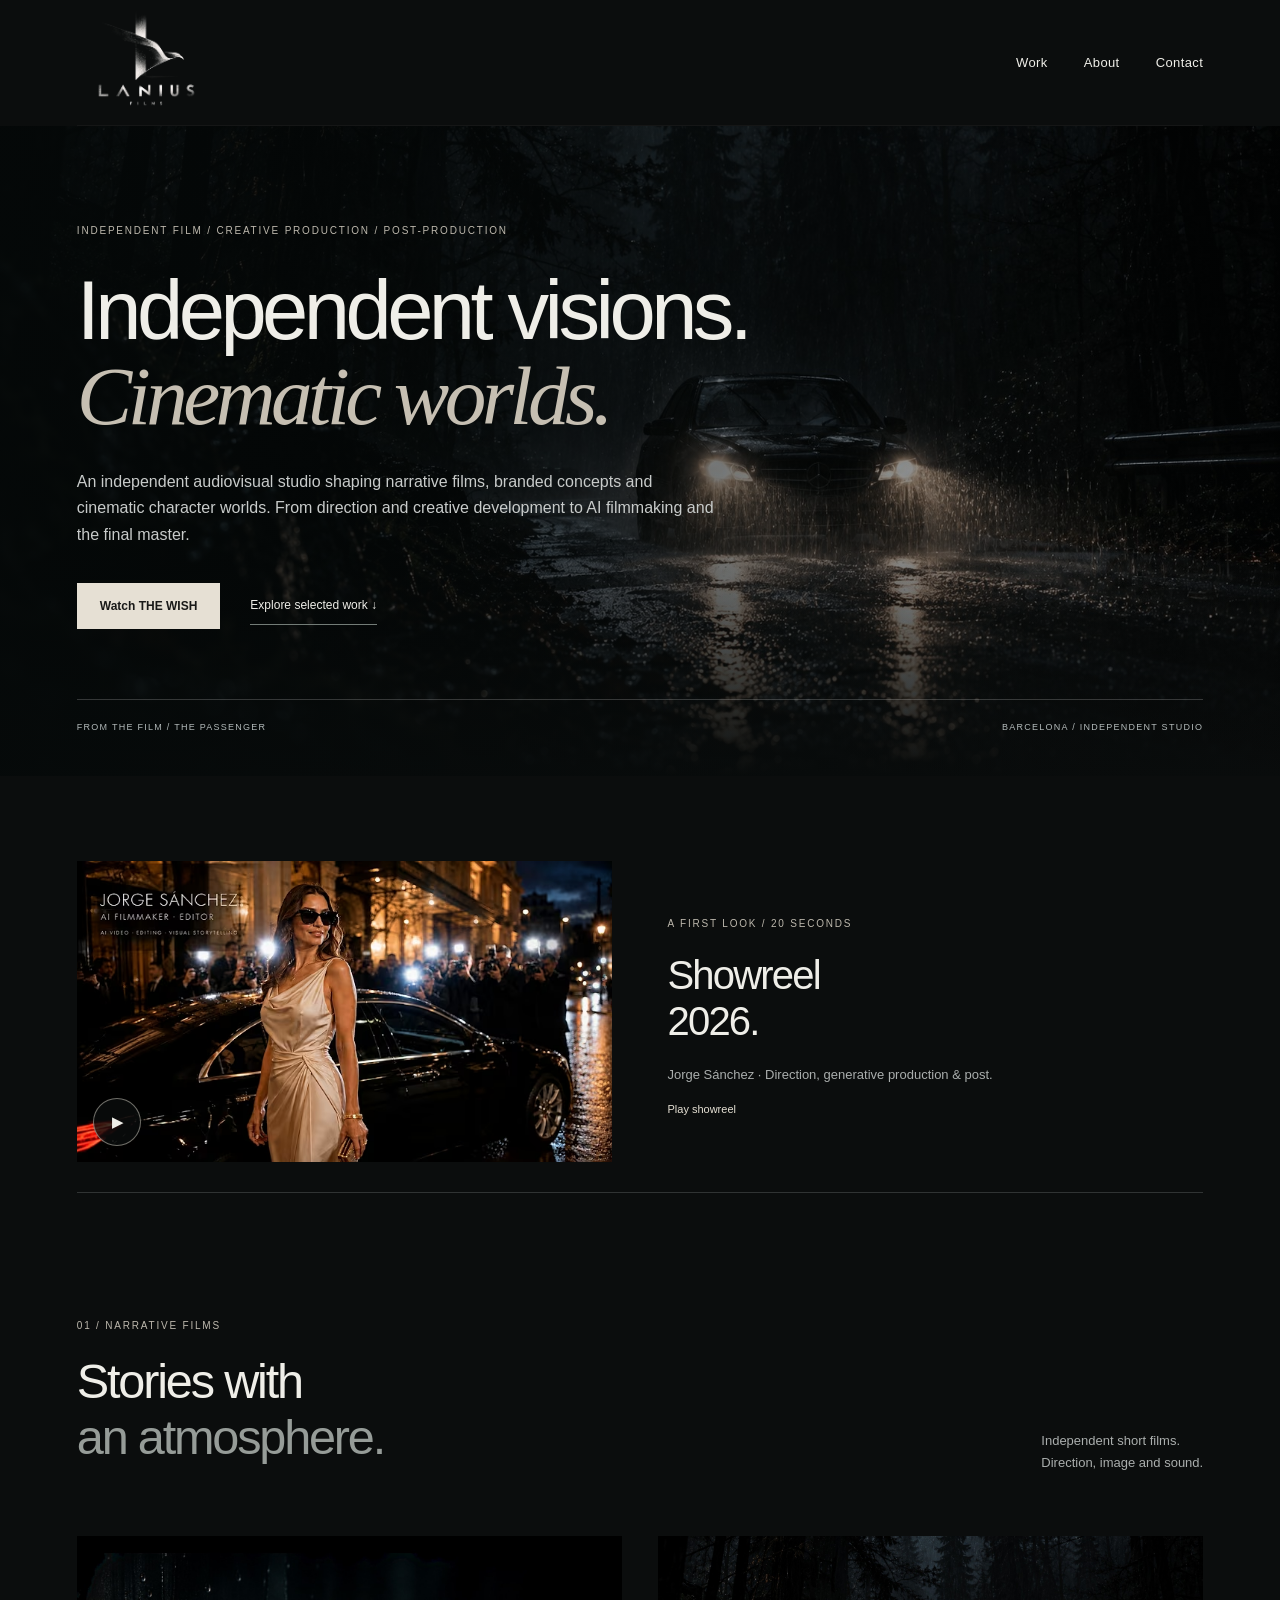
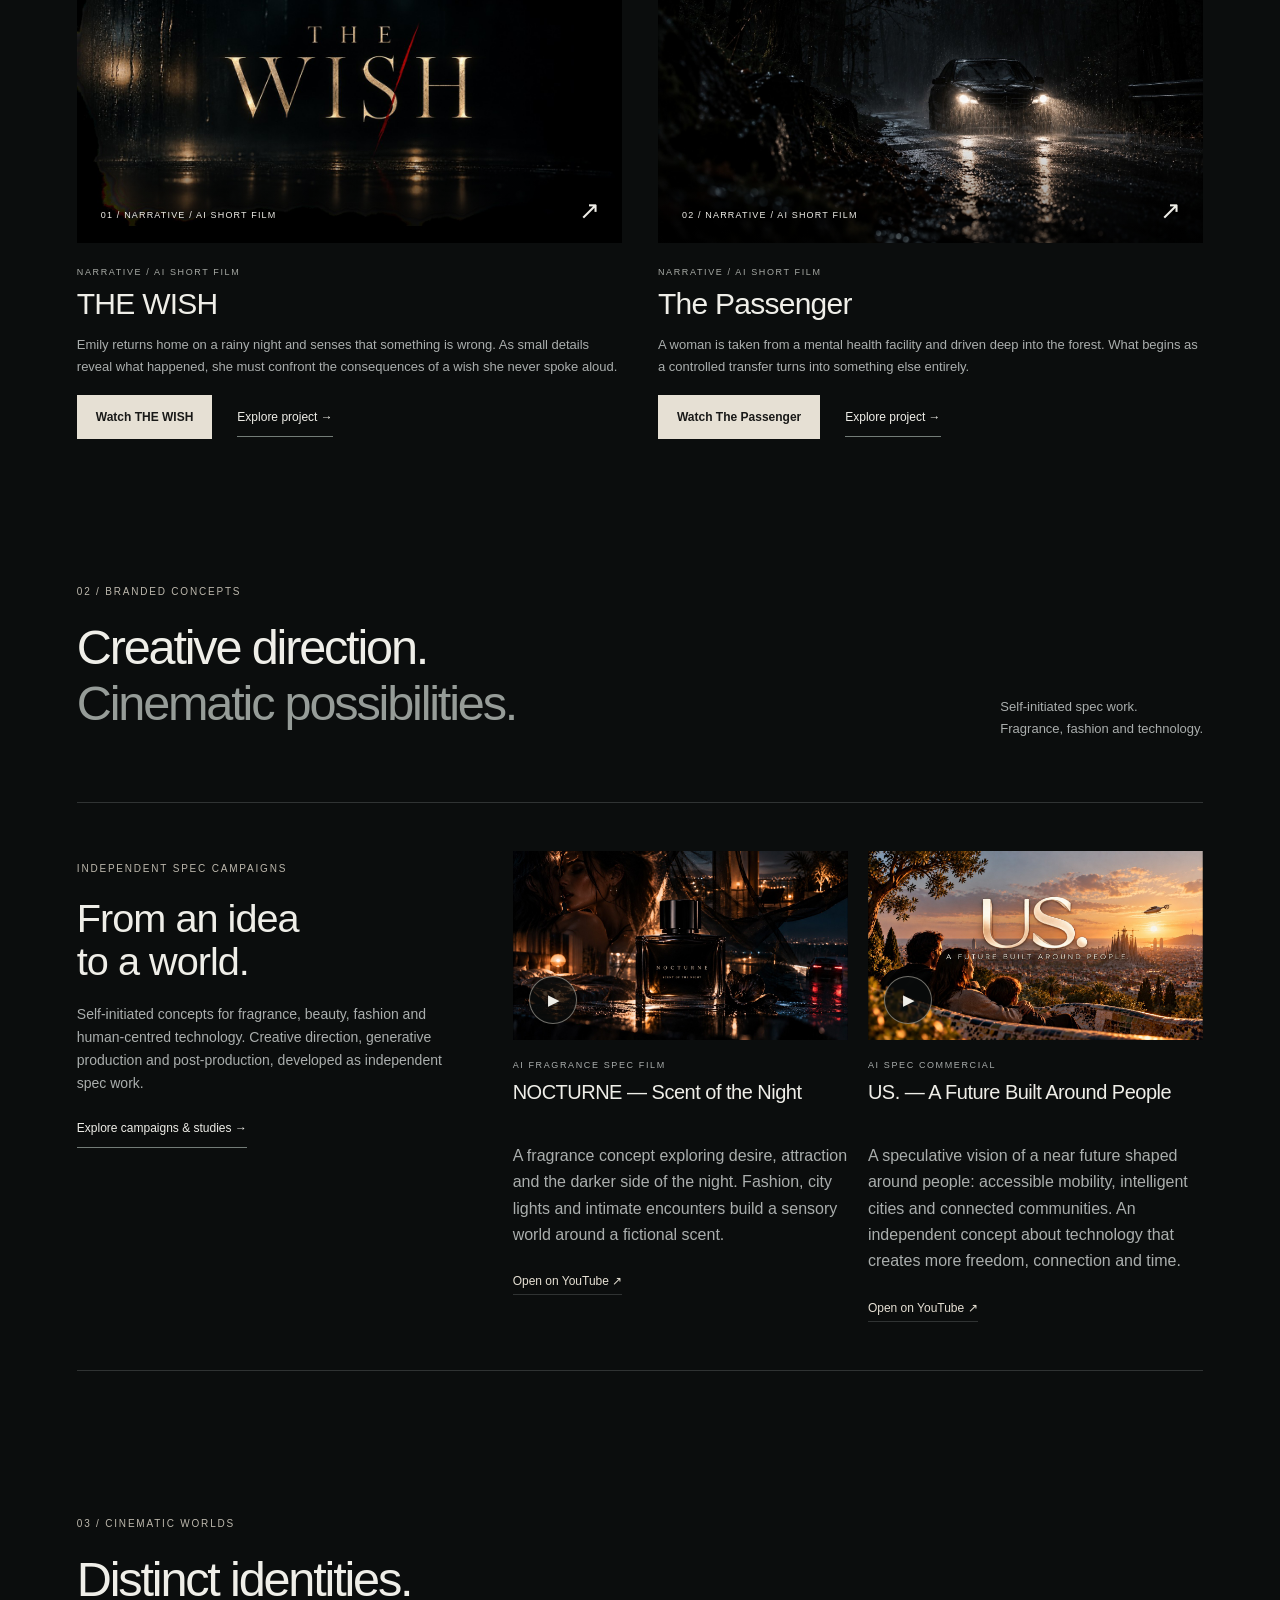
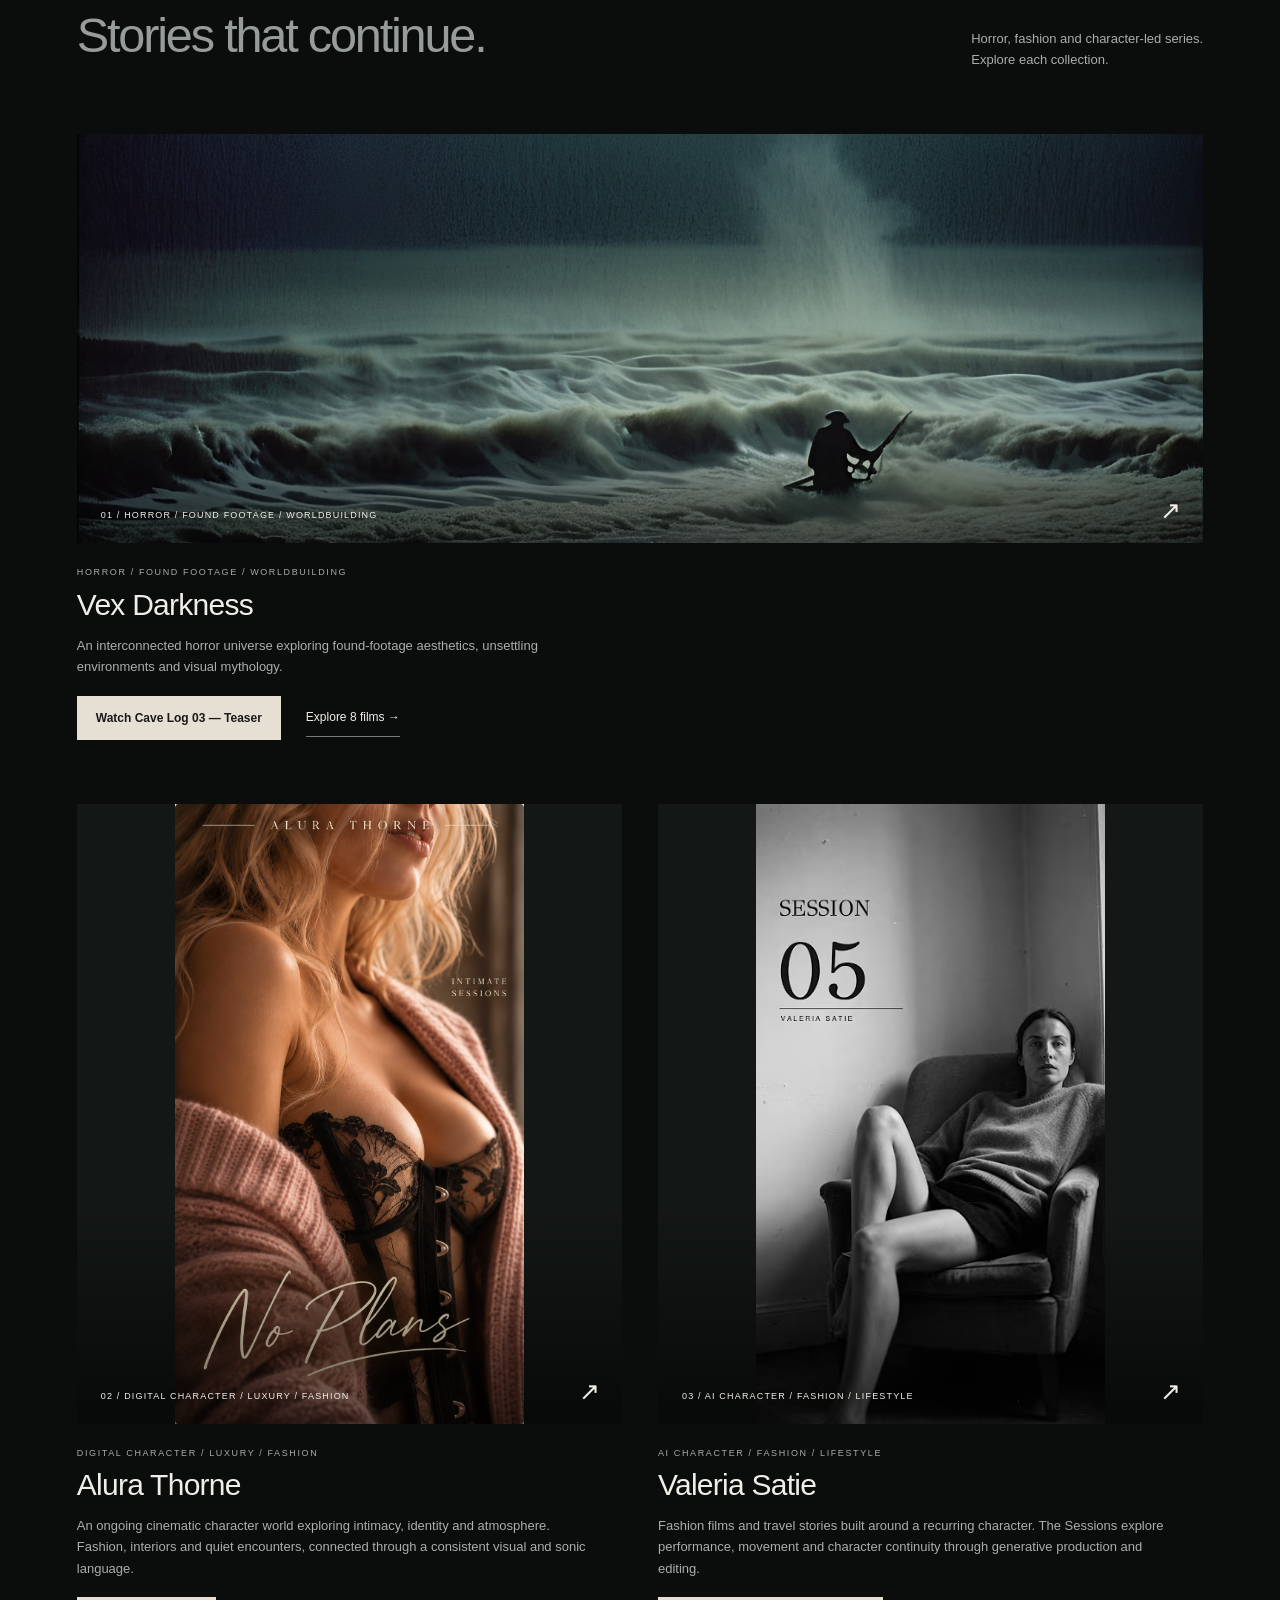
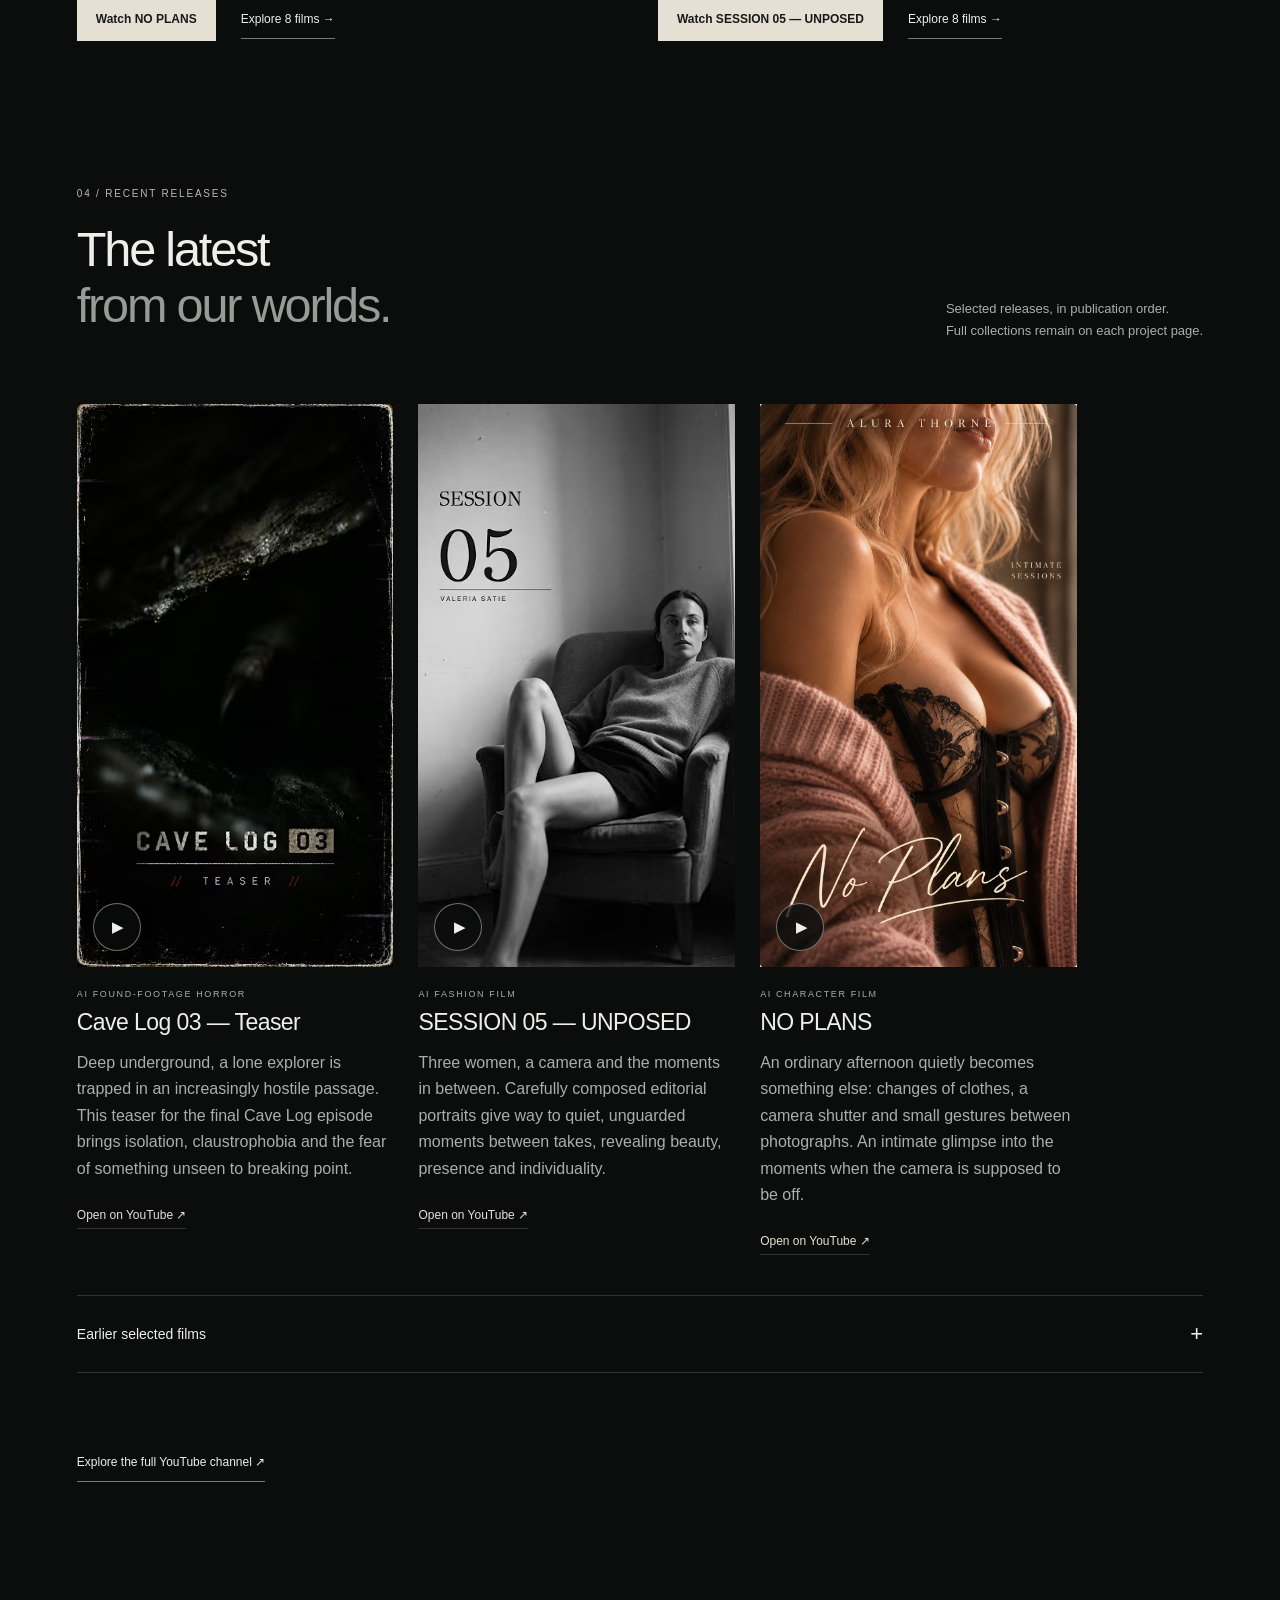
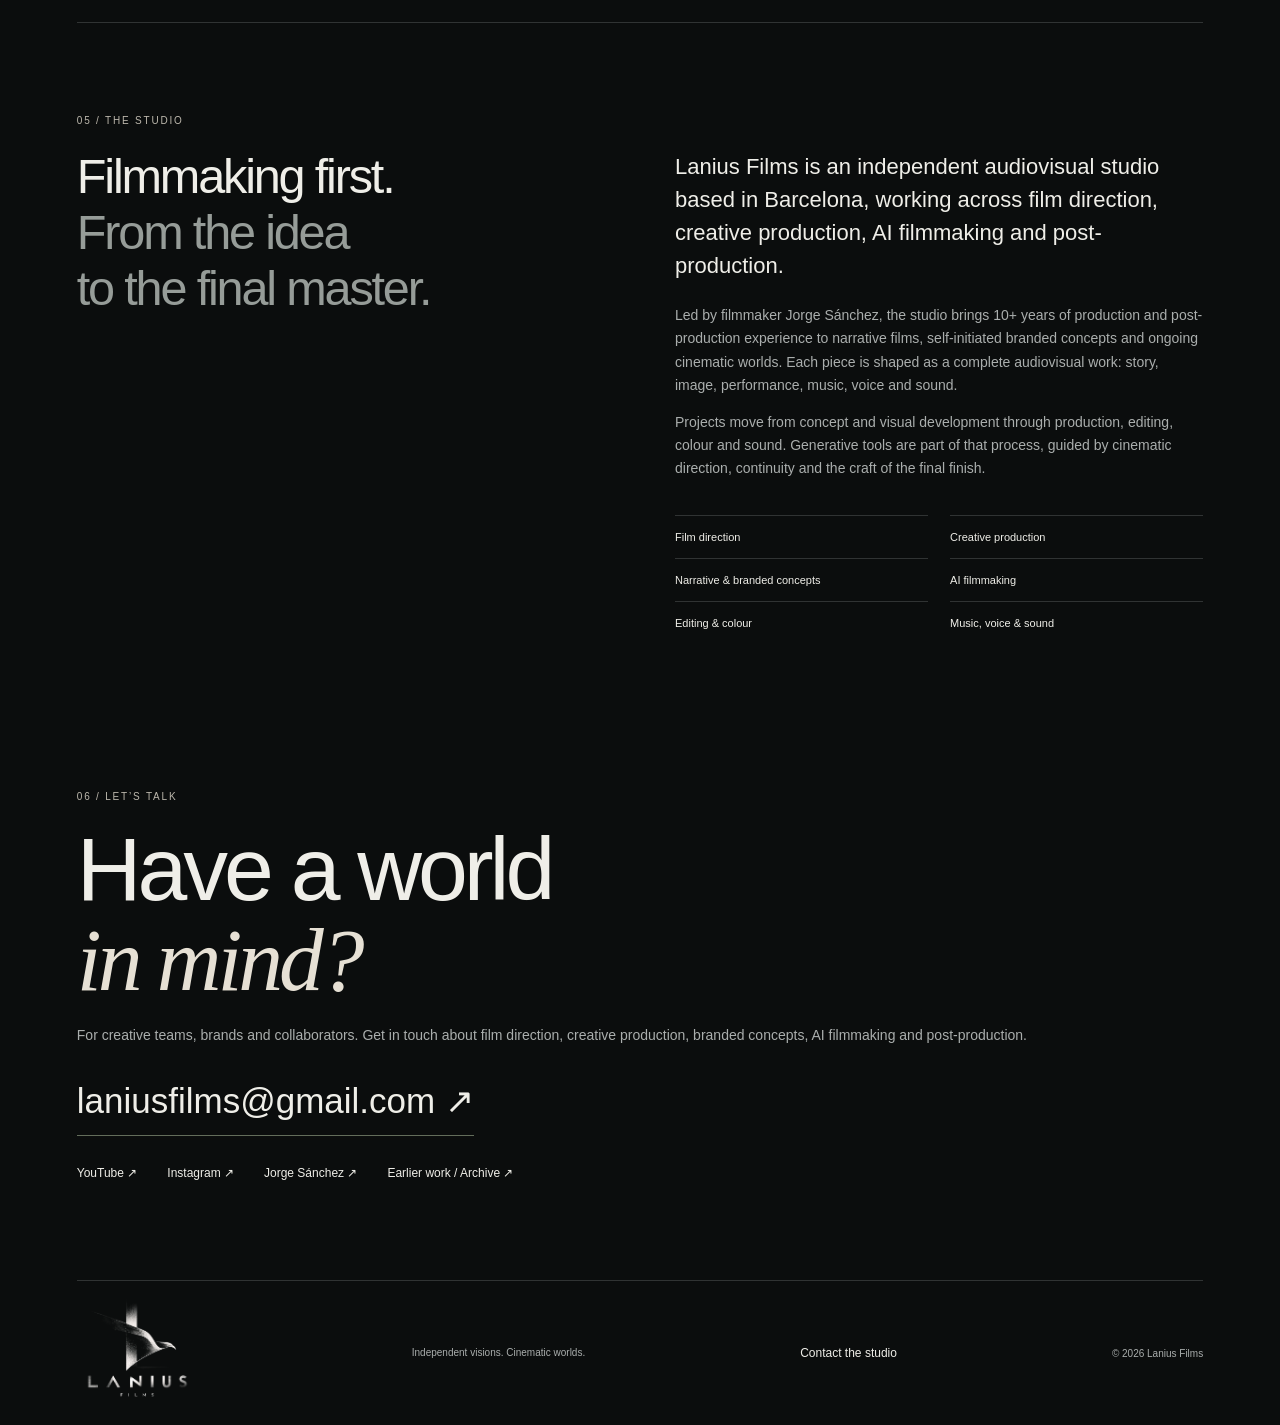
==== commit 34df8af0: "Embed films, add synopses and project stills" ====
--- a/index.html
+++ b/index.html
@@ -2,14 +2,14 @@
 <html lang="en"><head><meta charset="utf-8"><meta name="viewport" content="width=device-width, initial-scale=1">
 <meta name="description" content="Lanius Films is an independent audiovisual studio in Barcelona. Film direction, creative production, narrative films, branded concepts, AI filmmaking and post-production."><meta name="theme-color" content="#0b0d0d">
 <link rel="canonical" href="https://laniusfilms.github.io/index.html"><meta property="og:type" content="website"><meta property="og:site_name" content="Lanius Films"><meta property="og:url" content="https://laniusfilms.github.io/index.html"><meta property="og:title" content="Independent Film &amp; Creative Production — Lanius Films"><meta property="og:description" content="Lanius Films is an independent audiovisual studio in Barcelona. Film direction, creative production, narrative films, branded concepts, AI filmmaking and post-production."><meta property="og:image" content="https://laniusfilms.github.io/assets/cover-jkNq7t0en-g.jpg"><meta name="twitter:card" content="summary_large_image"><meta name="twitter:title" content="Independent Film &amp; Creative Production — Lanius Films"><meta name="twitter:description" content="Lanius Films is an independent audiovisual studio in Barcelona. Film direction, creative production, narrative films, branded concepts, AI filmmaking and post-production."><meta name="twitter:image" content="https://laniusfilms.github.io/assets/cover-jkNq7t0en-g.jpg">
-<title>Independent Film &amp; Creative Production — Lanius Films</title><link rel="icon" href="assets/lanius-logo.png" type="image/png"><link rel="stylesheet" href="styles.css?v=20261119-studio"></head>
+<title>Independent Film &amp; Creative Production — Lanius Films</title><link rel="icon" href="assets/lanius-logo.png" type="image/png"><link rel="stylesheet" href="styles.css?v=20261119-inline"></head>
 <body><a class="skip" href="#main">Skip to content</a><header class="container"><a class="brand brand-logo" href="index.html" aria-label="Lanius Films — home"><img src="assets/lanius-logo.png" alt="Lanius Films" width="100" height="100"></a><nav aria-label="Main navigation"><a href="index.html#work">Work</a><a href="index.html#about">About</a><a href="index.html#contact">Contact</a></nav></header>
 <main id="main">
-<section class="hero"><img class="hero-image" src="assets/passenger.jpg" alt="" fetchpriority="high"><div class="hero-shade"></div><div class="container hero-inner"><p class="eyebrow">INDEPENDENT FILM / CREATIVE PRODUCTION / POST-PRODUCTION</p><h1>Independent visions.<br><em>Cinematic worlds.</em></h1><p class="intro">An independent audiovisual studio shaping narrative films, branded concepts and cinematic character worlds. From direction and creative development to AI filmmaking and the final master.</p><div class="actions"><a class="button" href="https://www.youtube.com/watch?v=jkNq7t0en-g" target="_blank" rel="noopener noreferrer">Watch THE WISH ↗</a><a class="text-link" href="#work">Explore selected work ↓</a></div><div class="hero-caption"><span>FROM THE FILM / THE PASSENGER</span><span>BARCELONA / INDEPENDENT STUDIO</span></div></div></section>
-<section class="container reel-section" aria-label="Showreel 2026"><a class="reel-preview" href="https://www.youtube.com/watch?v=inUsMjauHSg" target="_blank" rel="noopener noreferrer"><div class="reel-image"><img src="assets/cover-inUsMjauHSg.jpg" alt="Jorge Sánchez — AI Filmmaker Showreel 2026" loading="lazy"><span class="play-mark" aria-hidden="true">▶</span></div><div><p class="eyebrow">A FIRST LOOK / 20 SECONDS</p><h2>Showreel<br>2026.</h2><p>Jorge Sánchez · Direction, generative production & post.</p><span class="film-cta">Watch showreel on YouTube ↗</span></div></a></section>
-<section id="work" class="container section"><div class="section-heading"><div><p class="eyebrow">01 / NARRATIVE FILMS</p><h2>Stories with<br><span>an atmosphere.</span></h2></div><p>Independent short films.<br>Direction, image and sound.</p></div><div class="project-grid narrative-grid"><article class="project "><a class="media" href="the-wish.html" aria-label="Explore THE WISH"><img src="assets/cover-jkNq7t0en-g.jpg" alt="THE WISH — approved psychological horror short film poster" width="1280" height="720" loading="lazy" decoding="async"><span class="media-label">01 / Narrative / AI Short Film</span><span class="arrow" aria-hidden="true">↗</span></a><div class="project-text"><div><p class="eyebrow">Narrative / AI Short Film</p><h3><a href="the-wish.html">THE WISH</a></h3></div><p>A psychological horror short exploring desire, guilt and responsibility. Cinematic tension shaped through direction, generative filmmaking, editing and sound.</p></div><div class="project-actions"><a class="button" href="https://www.youtube.com/watch?v=jkNq7t0en-g" target="_blank" rel="noopener noreferrer">Watch THE WISH ↗</a><a class="text-link" href="the-wish.html#films">Explore project →</a></div></article><article class="project "><a class="media" href="the-passenger.html" aria-label="Explore The Passenger"><img src="assets/passenger.jpg" alt="A car driving through a rain-soaked forest at night" width="1280" height="720" loading="lazy" decoding="async"><span class="media-label">02 / Narrative / AI Short Film</span><span class="arrow" aria-hidden="true">↗</span></a><div class="project-text"><div><p class="eyebrow">Narrative / AI Short Film</p><h3><a href="the-passenger.html">The Passenger</a></h3></div><p>Atmosphere-led visual storytelling, built around cinematic framing, tension and a cohesive narrative world.</p></div><div class="project-actions"><a class="button" href="https://www.youtube.com/watch?v=e6pMpZrxgxc" target="_blank" rel="noopener noreferrer">Watch The Passenger ↗</a><a class="text-link" href="the-passenger.html#films">Explore project →</a></div></article></div></section>
-<section id="campaigns" class="container section"><div class="section-heading"><div><p class="eyebrow">02 / BRANDED CONCEPTS</p><h2>Creative direction.<br><span>Cinematic possibilities.</span></h2></div><p>Self-initiated spec work.<br>Fragrance, fashion and technology.</p></div><article class="project spec-project"><div class="spec-copy"><p class="eyebrow">INDEPENDENT SPEC CAMPAIGNS</p><h3>From an idea<br>to a world.</h3><p>Self-initiated concepts for fragrance, beauty, fashion and human-centred technology. Creative direction, generative production and post-production, developed as independent spec work.</p><a class="text-link" href="spec-ai-campaigns.html">Explore campaigns & studies →</a></div><div class="spec-films campaign-films"><article class="film-card landscape"><a href="https://www.youtube.com/watch?v=h940Uvh2X5c" target="_blank" rel="noopener noreferrer" aria-label="Watch NOCTURNE — Scent of the Night on YouTube"><div class="film-thumb"><img src="assets/cover-h940Uvh2X5c.jpg" alt="NOCTURNE — Scent of the Night — film poster" loading="lazy" decoding="async"><span class="play-mark" aria-hidden="true">▶</span></div><p class="eyebrow">AI fragrance spec film</p><h3>NOCTURNE — Scent of the Night</h3><span class="film-cta">Watch on YouTube ↗</span></a></article><article class="film-card landscape"><a href="https://www.youtube.com/watch?v=4_iEX9mQpNQ" target="_blank" rel="noopener noreferrer" aria-label="Watch US. — A Future Built Around People on YouTube"><div class="film-thumb"><img src="assets/cover-4_iEX9mQpNQ.jpg" alt="US. — A Future Built Around People — film poster" loading="lazy" decoding="async"><span class="play-mark" aria-hidden="true">▶</span></div><p class="eyebrow">AI spec commercial</p><h3>US. — A Future Built Around People</h3><span class="film-cta">Watch on YouTube ↗</span></a></article></div></article></section>
-<section id="worlds" class="container section"><div class="section-heading"><div><p class="eyebrow">03 / CINEMATIC WORLDS</p><h2>Distinct identities.<br><span>Stories that continue.</span></h2></div><p>Horror, fashion and character-led series.<br>Explore each collection.</p></div><div class="project-grid"><article class="project wide "><a class="media" href="vex-darkness.html" aria-label="Explore Vex Darkness"><img src="assets/vex.jpg" alt="A fisherman entering a turbulent sea beneath a dark sky" width="1280" height="720" loading="lazy" decoding="async"><span class="media-label">01 / Horror / Found Footage / Worldbuilding</span><span class="arrow" aria-hidden="true">↗</span></a><div class="project-text"><div><p class="eyebrow">Horror / Found Footage / Worldbuilding</p><h3><a href="vex-darkness.html">Vex Darkness</a></h3></div><p>An interconnected horror universe exploring found-footage aesthetics, unsettling environments and visual mythology.</p></div><div class="project-actions"><a class="button" href="https://www.youtube.com/shorts/P9TQxCZPGJY" target="_blank" rel="noopener noreferrer">Watch Cave Log 03 — Teaser ↗</a><a class="text-link" href="vex-darkness.html#films">Explore 8 films →</a></div></article><article class="project portrait"><a class="media" href="alura-thorne.html" aria-label="Explore Alura Thorne"><img src="assets/no-plans-poster.png" alt="NO PLANS — approved Alura Thorne editorial poster" width="941" height="1672" loading="lazy" decoding="async"><span class="media-label">02 / Digital Character / Luxury / Fashion</span><span class="arrow" aria-hidden="true">↗</span></a><div class="project-text"><div><p class="eyebrow">Digital Character / Luxury / Fashion</p><h3><a href="alura-thorne.html">Alura Thorne</a></h3></div><p>An ongoing cinematic character world exploring intimacy, identity and atmosphere. Fashion, interiors and quiet encounters, connected through a consistent visual and sonic language.</p></div><div class="project-actions"><a class="button" href="https://www.youtube.com/shorts/vsHMxG053Dw" target="_blank" rel="noopener noreferrer">Watch NO PLANS ↗</a><a class="text-link" href="alura-thorne.html#films">Explore 8 films →</a></div></article><article class="project portrait"><a class="media" href="valeria.html" aria-label="Explore Valeria Satie"><img src="assets/cover-B-Z4Kjno2xo.jpg" alt="SESSION 05 — UNPOSED — approved Valeria Satie fashion film poster" width="941" height="1672" loading="lazy" decoding="async"><span class="media-label">03 / AI Character / Fashion / Lifestyle</span><span class="arrow" aria-hidden="true">↗</span></a><div class="project-text"><div><p class="eyebrow">AI Character / Fashion / Lifestyle</p><h3><a href="valeria.html">Valeria Satie</a></h3></div><p>Fashion films and travel stories built around a recurring character. The Sessions explore performance, movement and character continuity through generative production and editing.</p></div><div class="project-actions"><a class="button" href="https://www.youtube.com/shorts/B-Z4Kjno2xo" target="_blank" rel="noopener noreferrer">Watch SESSION 05 — UNPOSED ↗</a><a class="text-link" href="valeria.html#films">Explore 8 films →</a></div></article></div></section>
-<section id="more-work" class="container section more-work"><div class="section-heading"><div><p class="eyebrow">04 / RECENT RELEASES</p><h2>The latest<br><span>from our worlds.</span></h2></div><p>Selected releases, in publication order.<br>Full collections remain on each project page.</p></div><div class="film-grid recent-grid"><article class="film-card portrait"><a href="https://www.youtube.com/shorts/P9TQxCZPGJY" target="_blank" rel="noopener noreferrer" aria-label="Watch Cave Log 03 — Teaser on YouTube"><div class="film-thumb"><img src="assets/cover-P9TQxCZPGJY.jpg" alt="Cave Log 03 — Teaser — film poster" loading="lazy" decoding="async"><span class="play-mark" aria-hidden="true">▶</span></div><p class="eyebrow">AI found-footage horror</p><h3>Cave Log 03 — Teaser</h3><span class="film-cta">Watch on YouTube ↗</span></a></article><article class="film-card portrait"><a href="https://www.youtube.com/shorts/B-Z4Kjno2xo" target="_blank" rel="noopener noreferrer" aria-label="Watch SESSION 05 — UNPOSED on YouTube"><div class="film-thumb"><img src="assets/cover-B-Z4Kjno2xo.jpg" alt="SESSION 05 — UNPOSED — film poster" loading="lazy" decoding="async"><span class="play-mark" aria-hidden="true">▶</span></div><p class="eyebrow">AI fashion film</p><h3>SESSION 05 — UNPOSED</h3><span class="film-cta">Watch on YouTube ↗</span></a></article><article class="film-card portrait"><a href="https://www.youtube.com/shorts/vsHMxG053Dw" target="_blank" rel="noopener noreferrer" aria-label="Watch NO PLANS on YouTube"><div class="film-thumb"><img src="assets/no-plans-poster.png" alt="NO PLANS — film poster" loading="lazy" decoding="async"><span class="play-mark" aria-hidden="true">▶</span></div><p class="eyebrow">AI character film</p><h3>NO PLANS</h3><span class="film-cta">Watch on YouTube ↗</span></a></article></div><details class="film-archive"><summary>Earlier selected films</summary><div class="film-grid archive-grid"><article class="film-card portrait"><a href="https://www.youtube.com/shorts/oqhsqRslQGY" target="_blank" rel="noopener noreferrer" aria-label="Watch SEREIN — After the Rain on YouTube"><div class="film-thumb"><img src="assets/cover-oqhsqRslQGY.jpg" alt="SEREIN — After the Rain — film poster" loading="lazy" decoding="async"><span class="play-mark" aria-hidden="true">▶</span></div><p class="eyebrow">AI fragrance film</p><h3>SEREIN — After the Rain</h3><span class="film-cta">Watch on YouTube ↗</span></a></article><article class="film-card portrait"><a href="https://www.youtube.com/shorts/GRWvNh3HzEI" target="_blank" rel="noopener noreferrer" aria-label="Watch Session 04 — Masquerades on YouTube"><div class="film-thumb"><img src="assets/cover-GRWvNh3HzEI.jpg" alt="Session 04 — Masquerades — film poster" loading="lazy" decoding="async"><span class="play-mark" aria-hidden="true">▶</span></div><p class="eyebrow">AI fashion film</p><h3>Session 04 — Masquerades</h3><span class="film-cta">Watch on YouTube ↗</span></a></article><article class="film-card portrait"><a href="https://www.youtube.com/shorts/K3hB-RP3zM8" target="_blank" rel="noopener noreferrer" aria-label="Watch A Little Longer on YouTube"><div class="film-thumb"><img src="assets/cover-K3hB-RP3zM8.jpg" alt="A Little Longer — film poster" loading="lazy" decoding="async"><span class="play-mark" aria-hidden="true">▶</span></div><p class="eyebrow">AI character film</p><h3>A Little Longer</h3><span class="film-cta">Watch on YouTube ↗</span></a></article><article class="film-card portrait"><a href="https://www.youtube.com/shorts/ENhfoylp6CQ" target="_blank" rel="noopener noreferrer" aria-label="Watch Anomalous Contact on YouTube"><div class="film-thumb"><img src="assets/cover-ENhfoylp6CQ.jpg" alt="Anomalous Contact — film poster" loading="lazy" decoding="async"><span class="play-mark" aria-hidden="true">▶</span></div><p class="eyebrow">AI science fiction</p><h3>Anomalous Contact</h3><span class="film-cta">Watch on YouTube ↗</span></a></article></div></details><a class="text-link channel-link" href="https://www.youtube.com/@laniusfilms" target="_blank" rel="noopener noreferrer">Explore the full YouTube channel ↗</a></section>
+<section class="hero"><img class="hero-image" src="assets/passenger.jpg" alt="" fetchpriority="high"><div class="hero-shade"></div><div class="container hero-inner"><p class="eyebrow">INDEPENDENT FILM / CREATIVE PRODUCTION / POST-PRODUCTION</p><h1>Independent visions.<br><em>Cinematic worlds.</em></h1><p class="intro">An independent audiovisual studio shaping narrative films, branded concepts and cinematic character worlds. From direction and creative development to AI filmmaking and the final master.</p><div class="actions"><a class="button" href="https://www.youtube.com/watch?v=jkNq7t0en-g" target="_blank" rel="noopener noreferrer" data-video-id="jkNq7t0en-g" data-video-title="THE WISH" data-video-description="">Watch THE WISH</a><a class="text-link" href="#work">Explore selected work ↓</a></div><div class="hero-caption"><span>FROM THE FILM / THE PASSENGER</span><span>BARCELONA / INDEPENDENT STUDIO</span></div></div></section>
+<section class="container reel-section" aria-label="Showreel 2026"><a class="reel-preview" href="https://www.youtube.com/watch?v=inUsMjauHSg" target="_blank" rel="noopener noreferrer" data-video-id="inUsMjauHSg" data-video-title="Showreel 2026" data-video-description=""><div class="reel-image"><img src="assets/cover-inUsMjauHSg.jpg" alt="Jorge Sánchez — AI Filmmaker Showreel 2026" loading="lazy"><span class="play-mark" aria-hidden="true">▶</span></div><div><p class="eyebrow">A FIRST LOOK / 20 SECONDS</p><h2>Showreel<br>2026.</h2><p>Jorge Sánchez · Direction, generative production & post.</p><span class="film-cta">Play showreel</span></div></a></section>
+<section id="work" class="container section"><div class="section-heading"><div><p class="eyebrow">01 / NARRATIVE FILMS</p><h2>Stories with<br><span>an atmosphere.</span></h2></div><p>Independent short films.<br>Direction, image and sound.</p></div><div class="project-grid narrative-grid"><article class="project "><a class="media" href="the-wish.html" aria-label="Explore THE WISH"><img src="assets/cover-jkNq7t0en-g.jpg" alt="THE WISH — approved psychological horror short film poster" width="1280" height="720" loading="lazy" decoding="async"><span class="media-label">01 / Narrative / AI Short Film</span><span class="arrow" aria-hidden="true">↗</span></a><div class="project-text"><div><p class="eyebrow">Narrative / AI Short Film</p><h3><a href="the-wish.html">THE WISH</a></h3></div><p>Emily returns home on a rainy night and senses that something is wrong. As small details reveal what happened, she must confront the consequences of a wish she never spoke aloud.</p></div><div class="project-actions"><a class="button" href="https://www.youtube.com/watch?v=jkNq7t0en-g" target="_blank" rel="noopener noreferrer" data-video-id="jkNq7t0en-g" data-video-title="THE WISH" data-video-description="">Watch THE WISH</a><a class="text-link" href="the-wish.html#films">Explore project →</a></div></article><article class="project "><a class="media" href="the-passenger.html" aria-label="Explore The Passenger"><img src="assets/passenger.jpg" alt="A car driving through a rain-soaked forest at night" width="1280" height="720" loading="lazy" decoding="async"><span class="media-label">02 / Narrative / AI Short Film</span><span class="arrow" aria-hidden="true">↗</span></a><div class="project-text"><div><p class="eyebrow">Narrative / AI Short Film</p><h3><a href="the-passenger.html">The Passenger</a></h3></div><p>A woman is taken from a mental health facility and driven deep into the forest. What begins as a controlled transfer turns into something else entirely.</p></div><div class="project-actions"><a class="button" href="https://www.youtube.com/watch?v=e6pMpZrxgxc" target="_blank" rel="noopener noreferrer" data-video-id="e6pMpZrxgxc" data-video-title="The Passenger" data-video-description="">Watch The Passenger</a><a class="text-link" href="the-passenger.html#films">Explore project →</a></div></article></div></section>
+<section id="campaigns" class="container section"><div class="section-heading"><div><p class="eyebrow">02 / BRANDED CONCEPTS</p><h2>Creative direction.<br><span>Cinematic possibilities.</span></h2></div><p>Self-initiated spec work.<br>Fragrance, fashion and technology.</p></div><article class="project spec-project"><div class="spec-copy"><p class="eyebrow">INDEPENDENT SPEC CAMPAIGNS</p><h3>From an idea<br>to a world.</h3><p>Self-initiated concepts for fragrance, beauty, fashion and human-centred technology. Creative direction, generative production and post-production, developed as independent spec work.</p><a class="text-link" href="spec-ai-campaigns.html">Explore campaigns & studies →</a></div><div class="spec-films campaign-films"><article class="film-card landscape"><a class="film-thumb" href="https://www.youtube.com/watch?v=h940Uvh2X5c" target="_blank" rel="noopener noreferrer" aria-label="Play NOCTURNE — Scent of the Night" data-video-id="h940Uvh2X5c" data-video-title="NOCTURNE — Scent of the Night" data-video-description="A fragrance concept exploring desire, attraction and the darker side of the night. Fashion, city lights and intimate encounters build a sensory world around a fictional scent."><img src="assets/cover-h940Uvh2X5c.jpg" alt="NOCTURNE — Scent of the Night — film poster" loading="lazy" decoding="async"><span class="play-mark" aria-hidden="true">▶</span></a><p class="eyebrow">AI fragrance spec film</p><h3>NOCTURNE — Scent of the Night</h3><p class="film-description">A fragrance concept exploring desire, attraction and the darker side of the night. Fashion, city lights and intimate encounters build a sensory world around a fictional scent.</p><a class="film-cta" href="https://www.youtube.com/watch?v=h940Uvh2X5c" target="_blank" rel="noopener noreferrer">Open on YouTube ↗</a></article><article class="film-card landscape"><a class="film-thumb" href="https://www.youtube.com/watch?v=4_iEX9mQpNQ" target="_blank" rel="noopener noreferrer" aria-label="Play US. — A Future Built Around People" data-video-id="4_iEX9mQpNQ" data-video-title="US. — A Future Built Around People" data-video-description="A speculative vision of a near future shaped around people: accessible mobility, intelligent cities and connected communities. An independent concept about technology that creates more freedom, connection and time."><img src="assets/cover-4_iEX9mQpNQ.jpg" alt="US. — A Future Built Around People — film poster" loading="lazy" decoding="async"><span class="play-mark" aria-hidden="true">▶</span></a><p class="eyebrow">AI spec commercial</p><h3>US. — A Future Built Around People</h3><p class="film-description">A speculative vision of a near future shaped around people: accessible mobility, intelligent cities and connected communities. An independent concept about technology that creates more freedom, connection and time.</p><a class="film-cta" href="https://www.youtube.com/watch?v=4_iEX9mQpNQ" target="_blank" rel="noopener noreferrer">Open on YouTube ↗</a></article></div></article></section>
+<section id="worlds" class="container section"><div class="section-heading"><div><p class="eyebrow">03 / CINEMATIC WORLDS</p><h2>Distinct identities.<br><span>Stories that continue.</span></h2></div><p>Horror, fashion and character-led series.<br>Explore each collection.</p></div><div class="project-grid"><article class="project wide "><a class="media" href="vex-darkness.html" aria-label="Explore Vex Darkness"><img src="assets/vex.jpg" alt="A fisherman entering a turbulent sea beneath a dark sky" width="1280" height="720" loading="lazy" decoding="async"><span class="media-label">01 / Horror / Found Footage / Worldbuilding</span><span class="arrow" aria-hidden="true">↗</span></a><div class="project-text"><div><p class="eyebrow">Horror / Found Footage / Worldbuilding</p><h3><a href="vex-darkness.html">Vex Darkness</a></h3></div><p>An interconnected horror universe exploring found-footage aesthetics, unsettling environments and visual mythology.</p></div><div class="project-actions"><a class="button" href="https://www.youtube.com/shorts/P9TQxCZPGJY" target="_blank" rel="noopener noreferrer" data-video-id="P9TQxCZPGJY" data-video-title="Cave Log 03 — Teaser" data-video-description="">Watch Cave Log 03 — Teaser</a><a class="text-link" href="vex-darkness.html#films">Explore 8 films →</a></div></article><article class="project portrait"><a class="media" href="alura-thorne.html" aria-label="Explore Alura Thorne"><img src="assets/no-plans-poster.png" alt="NO PLANS — approved Alura Thorne editorial poster" width="941" height="1672" loading="lazy" decoding="async"><span class="media-label">02 / Digital Character / Luxury / Fashion</span><span class="arrow" aria-hidden="true">↗</span></a><div class="project-text"><div><p class="eyebrow">Digital Character / Luxury / Fashion</p><h3><a href="alura-thorne.html">Alura Thorne</a></h3></div><p>An ongoing cinematic character world exploring intimacy, identity and atmosphere. Fashion, interiors and quiet encounters, connected through a consistent visual and sonic language.</p></div><div class="project-actions"><a class="button" href="https://www.youtube.com/shorts/vsHMxG053Dw" target="_blank" rel="noopener noreferrer" data-video-id="vsHMxG053Dw" data-video-title="NO PLANS" data-video-description="">Watch NO PLANS</a><a class="text-link" href="alura-thorne.html#films">Explore 8 films →</a></div></article><article class="project portrait"><a class="media" href="valeria.html" aria-label="Explore Valeria Satie"><img src="assets/cover-B-Z4Kjno2xo.jpg" alt="SESSION 05 — UNPOSED — approved Valeria Satie fashion film poster" width="941" height="1672" loading="lazy" decoding="async"><span class="media-label">03 / AI Character / Fashion / Lifestyle</span><span class="arrow" aria-hidden="true">↗</span></a><div class="project-text"><div><p class="eyebrow">AI Character / Fashion / Lifestyle</p><h3><a href="valeria.html">Valeria Satie</a></h3></div><p>Fashion films and travel stories built around a recurring character. The Sessions explore performance, movement and character continuity through generative production and editing.</p></div><div class="project-actions"><a class="button" href="https://www.youtube.com/shorts/B-Z4Kjno2xo" target="_blank" rel="noopener noreferrer" data-video-id="B-Z4Kjno2xo" data-video-title="SESSION 05 — UNPOSED" data-video-description="">Watch SESSION 05 — UNPOSED</a><a class="text-link" href="valeria.html#films">Explore 8 films →</a></div></article></div></section>
+<section id="more-work" class="container section more-work"><div class="section-heading"><div><p class="eyebrow">04 / RECENT RELEASES</p><h2>The latest<br><span>from our worlds.</span></h2></div><p>Selected releases, in publication order.<br>Full collections remain on each project page.</p></div><div class="film-grid recent-grid"><article class="film-card portrait"><a class="film-thumb" href="https://www.youtube.com/shorts/P9TQxCZPGJY" target="_blank" rel="noopener noreferrer" aria-label="Play Cave Log 03 — Teaser" data-video-id="P9TQxCZPGJY" data-video-title="Cave Log 03 — Teaser" data-video-description="Deep underground, a lone explorer is trapped in an increasingly hostile passage. This teaser for the final Cave Log episode brings isolation, claustrophobia and the fear of something unseen to breaking point."><img src="assets/cover-P9TQxCZPGJY.jpg" alt="Cave Log 03 — Teaser — film poster" loading="lazy" decoding="async"><span class="play-mark" aria-hidden="true">▶</span></a><p class="eyebrow">AI found-footage horror</p><h3>Cave Log 03 — Teaser</h3><p class="film-description">Deep underground, a lone explorer is trapped in an increasingly hostile passage. This teaser for the final Cave Log episode brings isolation, claustrophobia and the fear of something unseen to breaking point.</p><a class="film-cta" href="https://www.youtube.com/shorts/P9TQxCZPGJY" target="_blank" rel="noopener noreferrer">Open on YouTube ↗</a></article><article class="film-card portrait"><a class="film-thumb" href="https://www.youtube.com/shorts/B-Z4Kjno2xo" target="_blank" rel="noopener noreferrer" aria-label="Play SESSION 05 — UNPOSED" data-video-id="B-Z4Kjno2xo" data-video-title="SESSION 05 — UNPOSED" data-video-description="Three women, a camera and the moments in between. Carefully composed editorial portraits give way to quiet, unguarded moments between takes, revealing beauty, presence and individuality."><img src="assets/cover-B-Z4Kjno2xo.jpg" alt="SESSION 05 — UNPOSED — film poster" loading="lazy" decoding="async"><span class="play-mark" aria-hidden="true">▶</span></a><p class="eyebrow">AI fashion film</p><h3>SESSION 05 — UNPOSED</h3><p class="film-description">Three women, a camera and the moments in between. Carefully composed editorial portraits give way to quiet, unguarded moments between takes, revealing beauty, presence and individuality.</p><a class="film-cta" href="https://www.youtube.com/shorts/B-Z4Kjno2xo" target="_blank" rel="noopener noreferrer">Open on YouTube ↗</a></article><article class="film-card portrait"><a class="film-thumb" href="https://www.youtube.com/shorts/vsHMxG053Dw" target="_blank" rel="noopener noreferrer" aria-label="Play NO PLANS" data-video-id="vsHMxG053Dw" data-video-title="NO PLANS" data-video-description="An ordinary afternoon quietly becomes something else: changes of clothes, a camera shutter and small gestures between photographs. An intimate glimpse into the moments when the camera is supposed to be off."><img src="assets/no-plans-poster.png" alt="NO PLANS — film poster" loading="lazy" decoding="async"><span class="play-mark" aria-hidden="true">▶</span></a><p class="eyebrow">AI character film</p><h3>NO PLANS</h3><p class="film-description">An ordinary afternoon quietly becomes something else: changes of clothes, a camera shutter and small gestures between photographs. An intimate glimpse into the moments when the camera is supposed to be off.</p><a class="film-cta" href="https://www.youtube.com/shorts/vsHMxG053Dw" target="_blank" rel="noopener noreferrer">Open on YouTube ↗</a></article></div><details class="film-archive"><summary>Earlier selected films</summary><div class="film-grid archive-grid"><article class="film-card portrait"><a class="film-thumb" href="https://www.youtube.com/shorts/oqhsqRslQGY" target="_blank" rel="noopener noreferrer" aria-label="Play SEREIN — After the Rain" data-video-id="oqhsqRslQGY" data-video-title="SEREIN — After the Rain" data-video-description="After the rain, Mediterranean light, wet stone and a coastal breeze become the language of a fictional fragrance. A quiet sensory concept featuring Valeria Satie."><img src="assets/cover-oqhsqRslQGY.jpg" alt="SEREIN — After the Rain — film poster" loading="lazy" decoding="async"><span class="play-mark" aria-hidden="true">▶</span></a><p class="eyebrow">AI fragrance film</p><h3>SEREIN — After the Rain</h3><p class="film-description">After the rain, Mediterranean light, wet stone and a coastal breeze become the language of a fictional fragrance. A quiet sensory concept featuring Valeria Satie.</p><a class="film-cta" href="https://www.youtube.com/shorts/oqhsqRslQGY" target="_blank" rel="noopener noreferrer">Open on YouTube ↗</a></article><article class="film-card portrait"><a class="film-thumb" href="https://www.youtube.com/shorts/GRWvNh3HzEI" target="_blank" rel="noopener noreferrer" aria-label="Play Session 04 — Masquerades" data-video-id="GRWvNh3HzEI" data-video-title="Session 04 — Masquerades" data-video-description="Elegance, mystery and quiet confidence meet in a fashion film about appearance and identity. Some things are revealed; others remain hidden."><img src="assets/cover-GRWvNh3HzEI.jpg" alt="Session 04 — Masquerades — film poster" loading="lazy" decoding="async"><span class="play-mark" aria-hidden="true">▶</span></a><p class="eyebrow">AI fashion film</p><h3>Session 04 — Masquerades</h3><p class="film-description">Elegance, mystery and quiet confidence meet in a fashion film about appearance and identity. Some things are revealed; others remain hidden.</p><a class="film-cta" href="https://www.youtube.com/shorts/GRWvNh3HzEI" target="_blank" rel="noopener noreferrer">Open on YouTube ↗</a></article><article class="film-card portrait"><a class="film-thumb" href="https://www.youtube.com/shorts/K3hB-RP3zM8" target="_blank" rel="noopener noreferrer" aria-label="Play A Little Longer" data-video-id="K3hB-RP3zM8" data-video-title="A Little Longer" data-video-description="A light left on, a quiet room and a moment that does not need to end. Alura Thorne explores desire, anticipation and the invitations that remain unspoken."><img src="assets/cover-K3hB-RP3zM8.jpg" alt="A Little Longer — film poster" loading="lazy" decoding="async"><span class="play-mark" aria-hidden="true">▶</span></a><p class="eyebrow">AI character film</p><h3>A Little Longer</h3><p class="film-description">A light left on, a quiet room and a moment that does not need to end. Alura Thorne explores desire, anticipation and the invitations that remain unspoken.</p><a class="film-cta" href="https://www.youtube.com/shorts/K3hB-RP3zM8" target="_blank" rel="noopener noreferrer">Open on YouTube ↗</a></article><article class="film-card portrait"><a class="film-thumb" href="https://www.youtube.com/shorts/ENhfoylp6CQ" target="_blank" rel="noopener noreferrer" aria-label="Play Anomalous Contact" data-video-id="ENhfoylp6CQ" data-video-title="Anomalous Contact" data-video-description="An unexpected anomaly appears in deep space. A visual teaser for Vex Darkness, shaped through claustrophobic science-fiction atmosphere, colour and sound design."><img src="assets/cover-ENhfoylp6CQ.jpg" alt="Anomalous Contact — film poster" loading="lazy" decoding="async"><span class="play-mark" aria-hidden="true">▶</span></a><p class="eyebrow">AI science fiction</p><h3>Anomalous Contact</h3><p class="film-description">An unexpected anomaly appears in deep space. A visual teaser for Vex Darkness, shaped through claustrophobic science-fiction atmosphere, colour and sound design.</p><a class="film-cta" href="https://www.youtube.com/shorts/ENhfoylp6CQ" target="_blank" rel="noopener noreferrer">Open on YouTube ↗</a></article></div></details><a class="text-link channel-link" href="https://www.youtube.com/@laniusfilms" target="_blank" rel="noopener noreferrer">Explore the full YouTube channel ↗</a></section>
 <section id="about" class="container section about"><div><p class="eyebrow">05 / THE STUDIO</p><h2>Filmmaking first.<br><span>From the idea<br>to the final master.</span></h2></div><div class="about-copy"><p class="lead">Lanius Films is an independent audiovisual studio based in Barcelona, working across film direction, creative production, AI filmmaking and post-production.</p><p>Led by filmmaker Jorge Sánchez, the studio brings 10+ years of production and post-production experience to narrative films, self-initiated branded concepts and ongoing cinematic worlds. Each piece is shaped as a complete audiovisual work: story, image, performance, music, voice and sound.</p><p>Projects move from concept and visual development through production, editing, colour and sound. Generative tools are part of that process, guided by cinematic direction, continuity and the craft of the final finish.</p><div class="capabilities"><span>Film direction</span><span>Creative production</span><span>Narrative &amp; branded concepts</span><span>AI filmmaking</span><span>Editing &amp; colour</span><span>Music, voice &amp; sound</span></div></div></section>
-<section id="contact" class="container section contact"><p class="eyebrow">06 / LET’S TALK</p><h2>Have a world<br><em>in mind?</em></h2><p>For creative teams, brands and collaborators. Get in touch about film direction, creative production, branded concepts, AI filmmaking and post-production.</p><a class="contact-email" href="mailto:laniusfilms@gmail.com">laniusfilms@gmail.com ↗</a><div class="socials"><a class="social-link" href="https://www.youtube.com/@laniusfilms" target="_blank" rel="noopener noreferrer">YouTube ↗</a><a class="social-link" href="https://www.instagram.com/laniusfilms/" target="_blank" rel="noopener noreferrer">Instagram ↗</a><a class="social-link" href="https://jorgefilmmaker.github.io/" target="_blank" rel="noopener noreferrer">Jorge Sánchez ↗</a><a class="social-link" href="https://laniusfilms.wordpress.com/" target="_blank" rel="noopener noreferrer">Earlier work / Archive ↗</a></div></section></main><footer class="container"><a class="brand brand-logo" href="index.html" aria-label="Lanius Films — home"><img src="assets/lanius-logo.png" alt="Lanius Films" width="100" height="100"></a><p>Independent visions. Cinematic worlds.</p><a href="index.html#contact">Contact the studio</a><span>© 2026 Lanius Films</span></footer></body></html>+<section id="contact" class="container section contact"><p class="eyebrow">06 / LET’S TALK</p><h2>Have a world<br><em>in mind?</em></h2><p>For creative teams, brands and collaborators. Get in touch about film direction, creative production, branded concepts, AI filmmaking and post-production.</p><a class="contact-email" href="mailto:laniusfilms@gmail.com">laniusfilms@gmail.com ↗</a><div class="socials"><a class="social-link" href="https://www.youtube.com/@laniusfilms" target="_blank" rel="noopener noreferrer">YouTube ↗</a><a class="social-link" href="https://www.instagram.com/laniusfilms/" target="_blank" rel="noopener noreferrer">Instagram ↗</a><a class="social-link" href="https://jorgefilmmaker.github.io/" target="_blank" rel="noopener noreferrer">Jorge Sánchez ↗</a><a class="social-link" href="https://laniusfilms.wordpress.com/" target="_blank" rel="noopener noreferrer">Earlier work / Archive ↗</a></div></section></main><footer class="container"><a class="brand brand-logo" href="index.html" aria-label="Lanius Films — home"><img src="assets/lanius-logo.png" alt="Lanius Films" width="100" height="100"></a><p>Independent visions. Cinematic worlds.</p><a href="index.html#contact">Contact the studio</a><span>© 2026 Lanius Films</span></footer><script src="script.js?v=20261119-inline" defer></script></body></html>
--- a/styles.css
+++ b/styles.css
@@ -96,3 +96,27 @@
 /* Reserve artwork space before loading, including the original project galleries. */
 .detail-cover img,.gallery img{height:auto}
 @media(max-width:700px){.project-films .landscape-grid{grid-template-columns:1fr}}
+
+/* Film notes and embedded playback within the existing cinematic palette. */
+.film-description{font-size:16px;line-height:1.65;margin:0 0 20px;max-width:62ch}
+.film-card .film-cta{display:inline-block;font-size:12px;padding:6px 0;border-bottom:1px solid var(--line)}
+.film-thumb:focus-visible{outline-offset:5px}
+.film-card h3{min-height:0}
+.stills-section{padding:15px 0 30px;border-top:1px solid var(--line)}
+.stills-section>.eyebrow{margin:28px 0}
+.gallery{align-items:start;row-gap:35px}
+.gallery figcaption{font-size:12px;color:var(--muted);line-height:1.5;padding:12px 0}
+.player-open{overflow:hidden}
+.film-player{color:var(--ink);background:var(--bg);border:1px solid var(--line);width:min(1100px,94vw);max-width:94vw;max-height:94dvh;padding:22px;overflow:auto}
+.film-player::backdrop{background:rgba(0,0,0,.9)}
+.player-heading{display:flex;justify-content:space-between;align-items:center;gap:20px;margin-bottom:16px}
+.player-heading h2{font-size:clamp(18px,2.4vw,28px);margin:0;line-height:1.2}
+.player-close{background:none;border:1px solid var(--line);color:var(--ink);font:inherit;font-size:13px;padding:10px 14px;cursor:pointer;flex-shrink:0}
+.player-close:focus-visible{outline:2px solid var(--accent);outline-offset:3px}
+.player-stage{position:relative;width:100%;aspect-ratio:16/9;background:#000;min-height:200px;max-height:68dvh}
+.player-stage iframe{position:absolute;inset:0;width:100%;height:100%;border:0}
+.portrait-player .player-stage{aspect-ratio:9/16;width:auto;height:62dvh;max-width:100%;margin:auto}
+.player-description{font-size:16px;max-width:85ch;margin:18px 0 10px}
+.player-description:empty{display:none}
+.player-fallback{display:inline-block;font-size:13px;padding:8px 0;border-bottom:1px solid var(--line)}
+@media(max-width:700px){.film-description{font-size:16px}.film-player{padding:14px}.player-stage{max-height:62dvh}.portrait-player .player-stage{height:58dvh}.player-description{font-size:14px}.gallery figcaption{font-size:12px}.player-close{padding:9px 11px}}
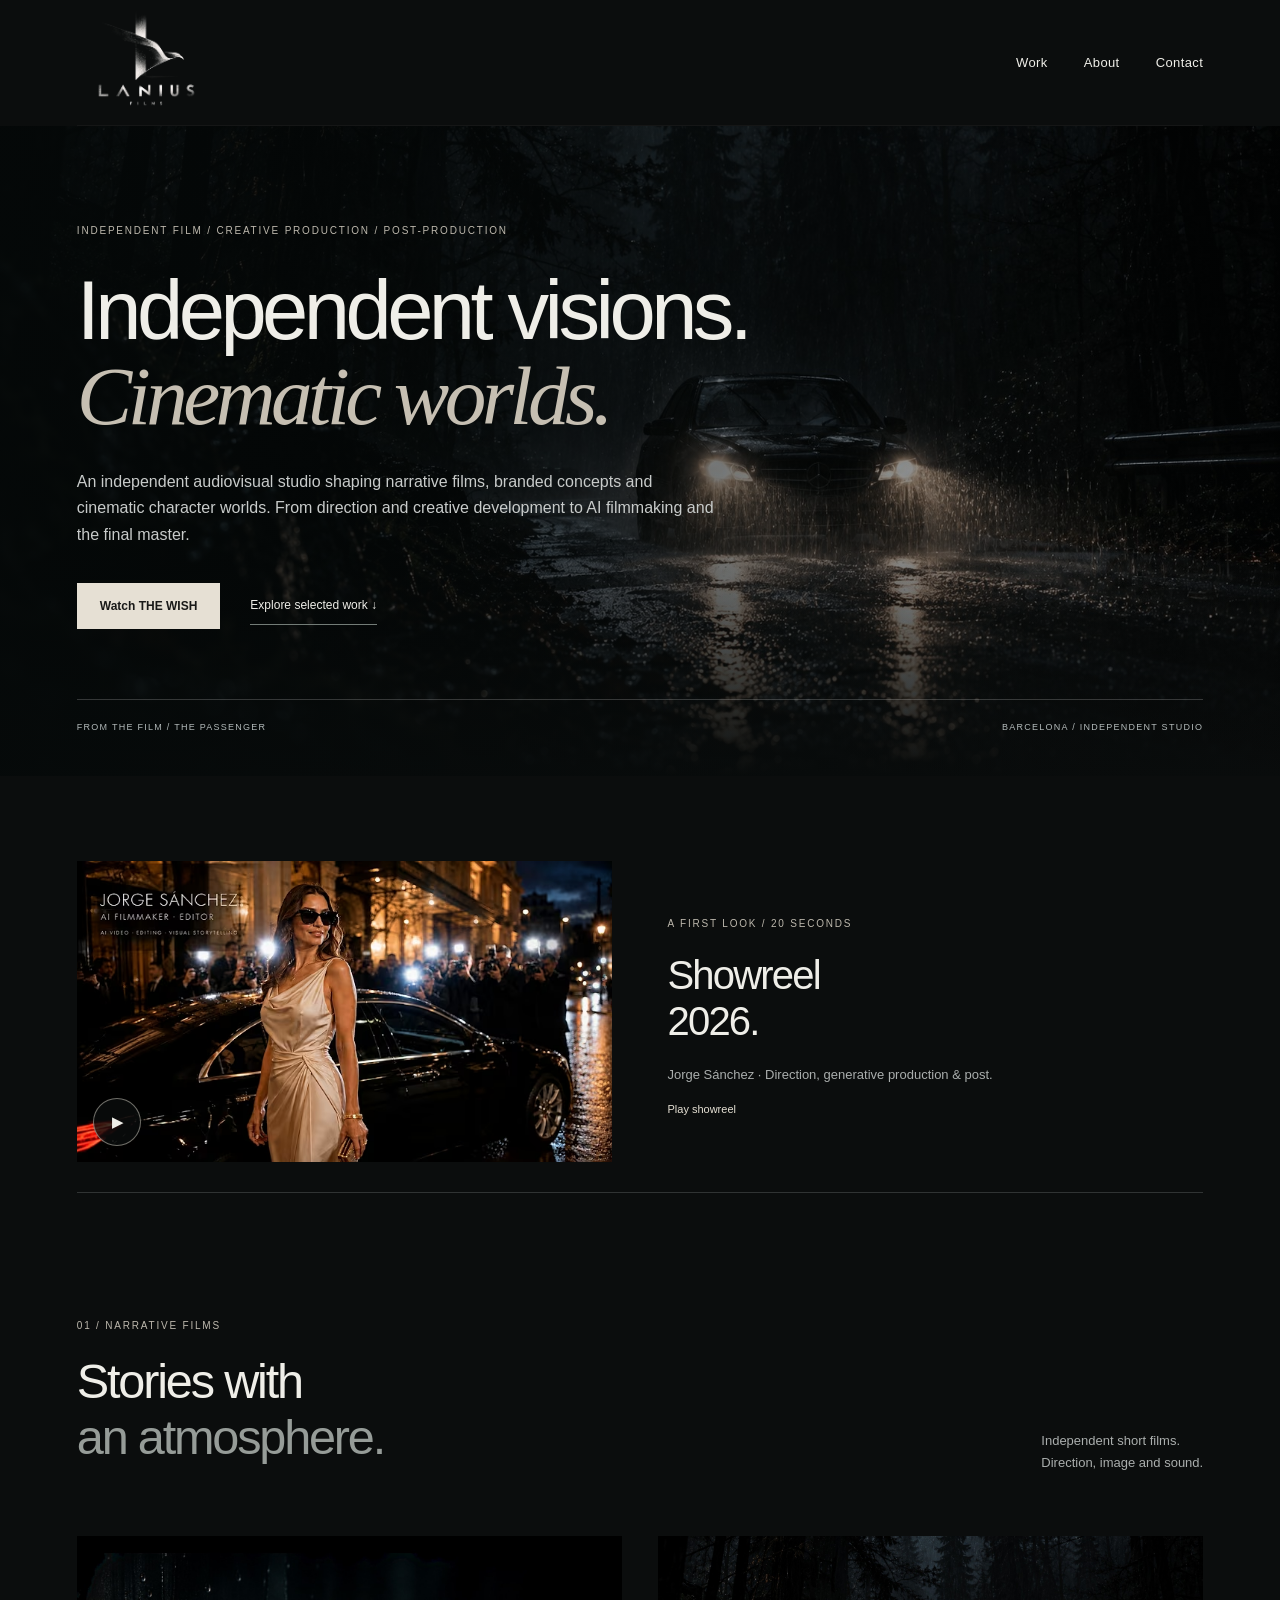
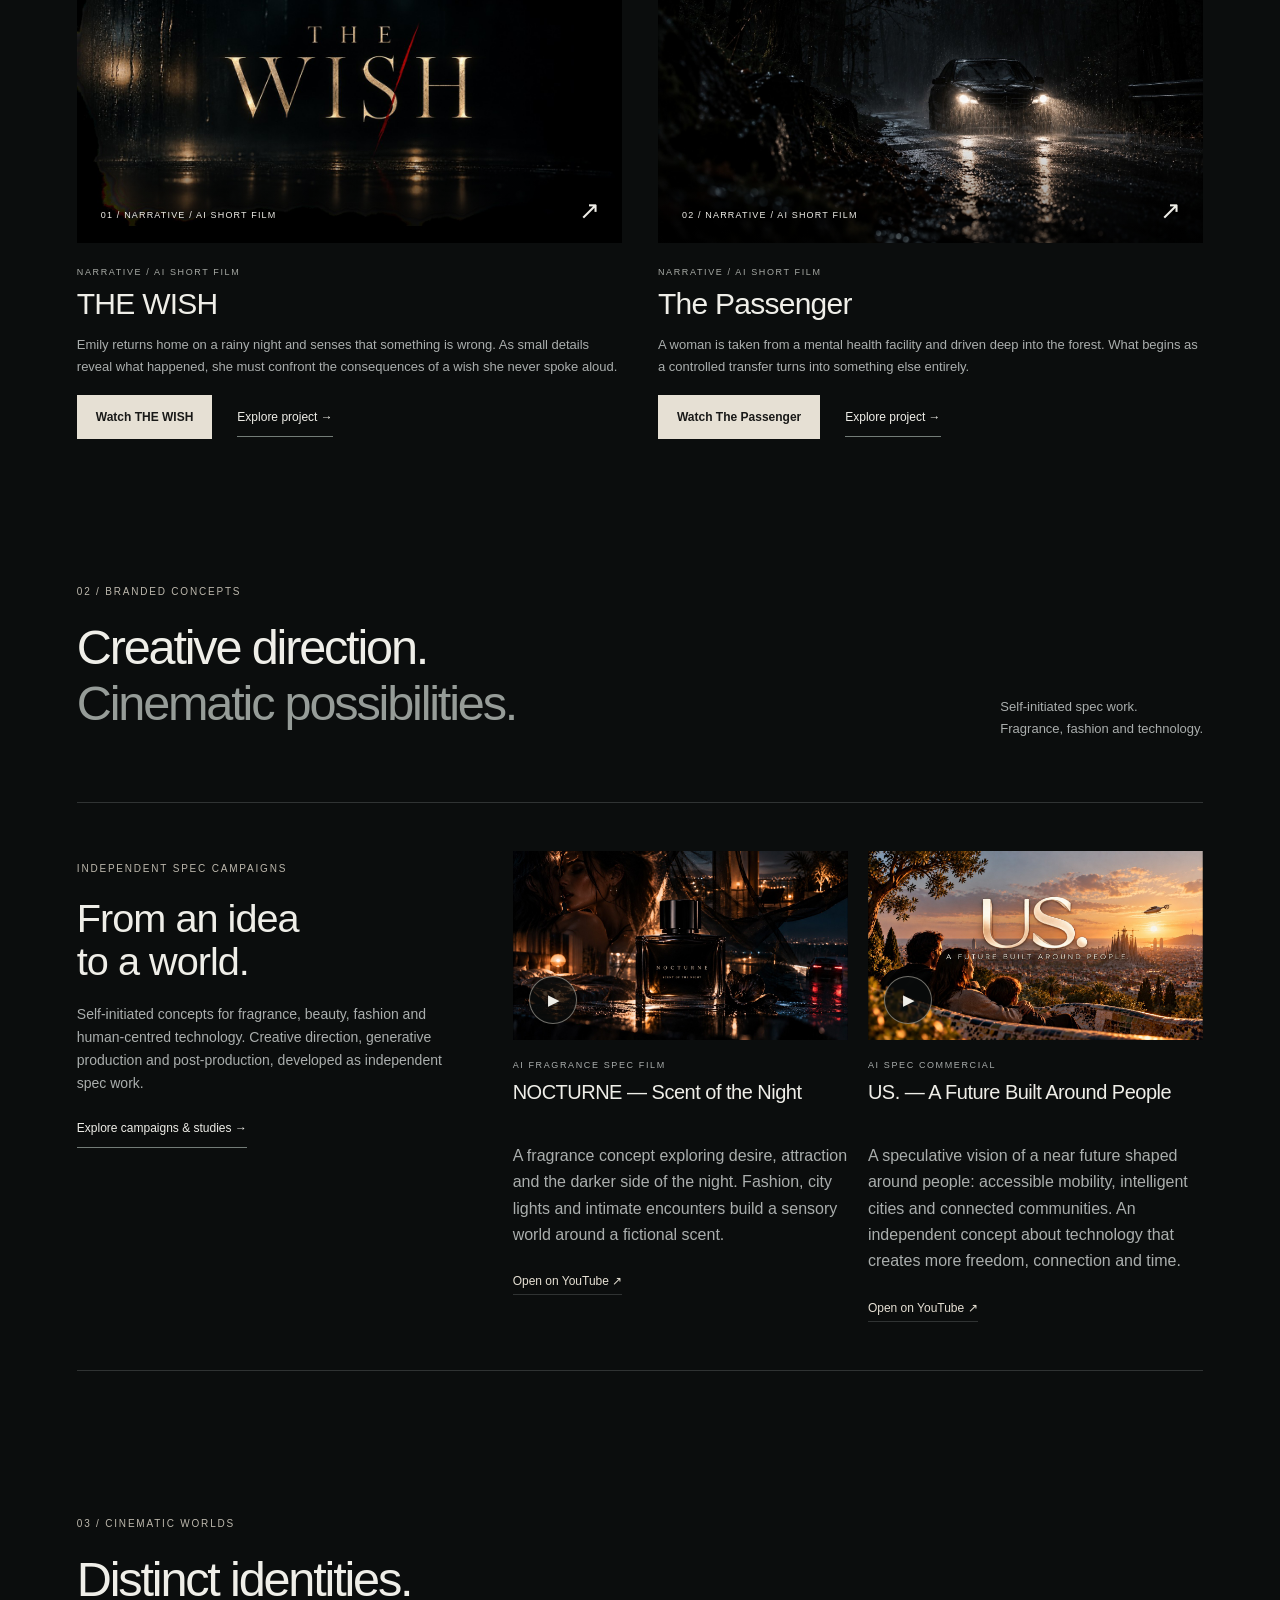
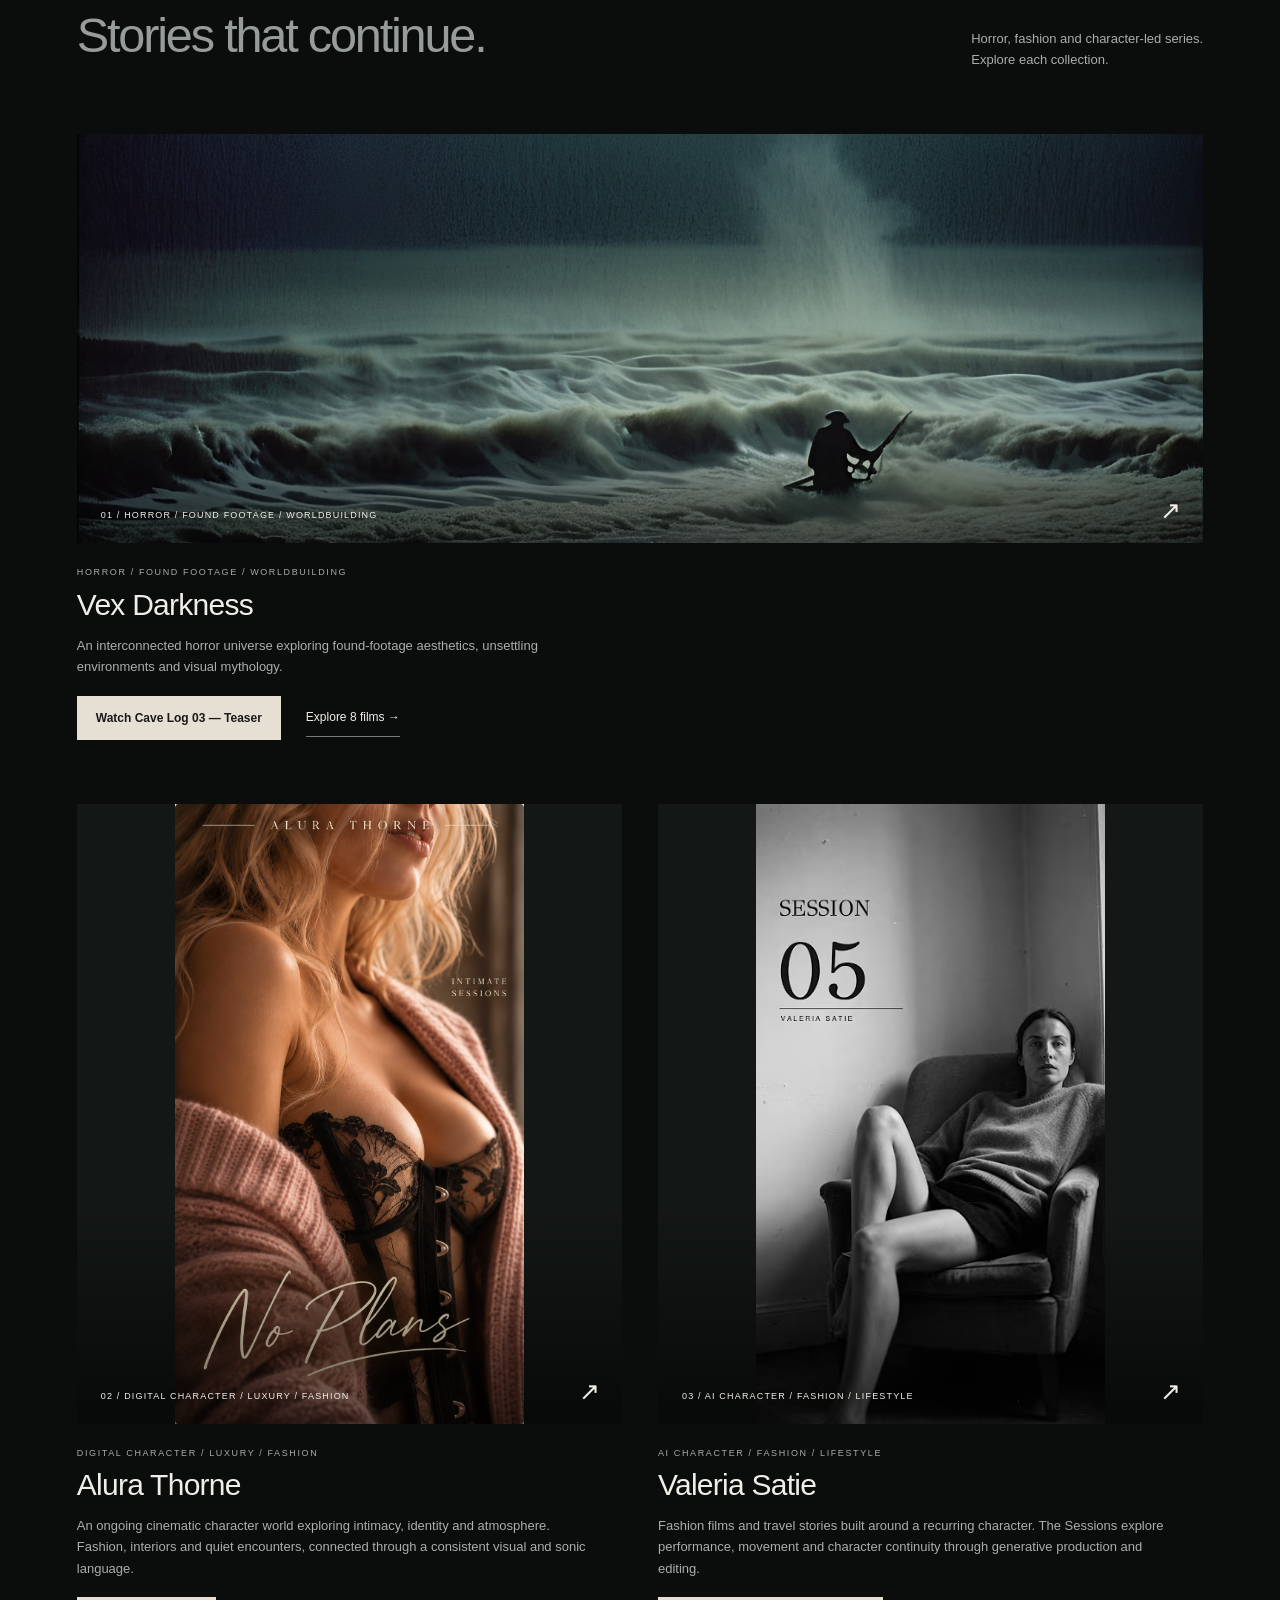
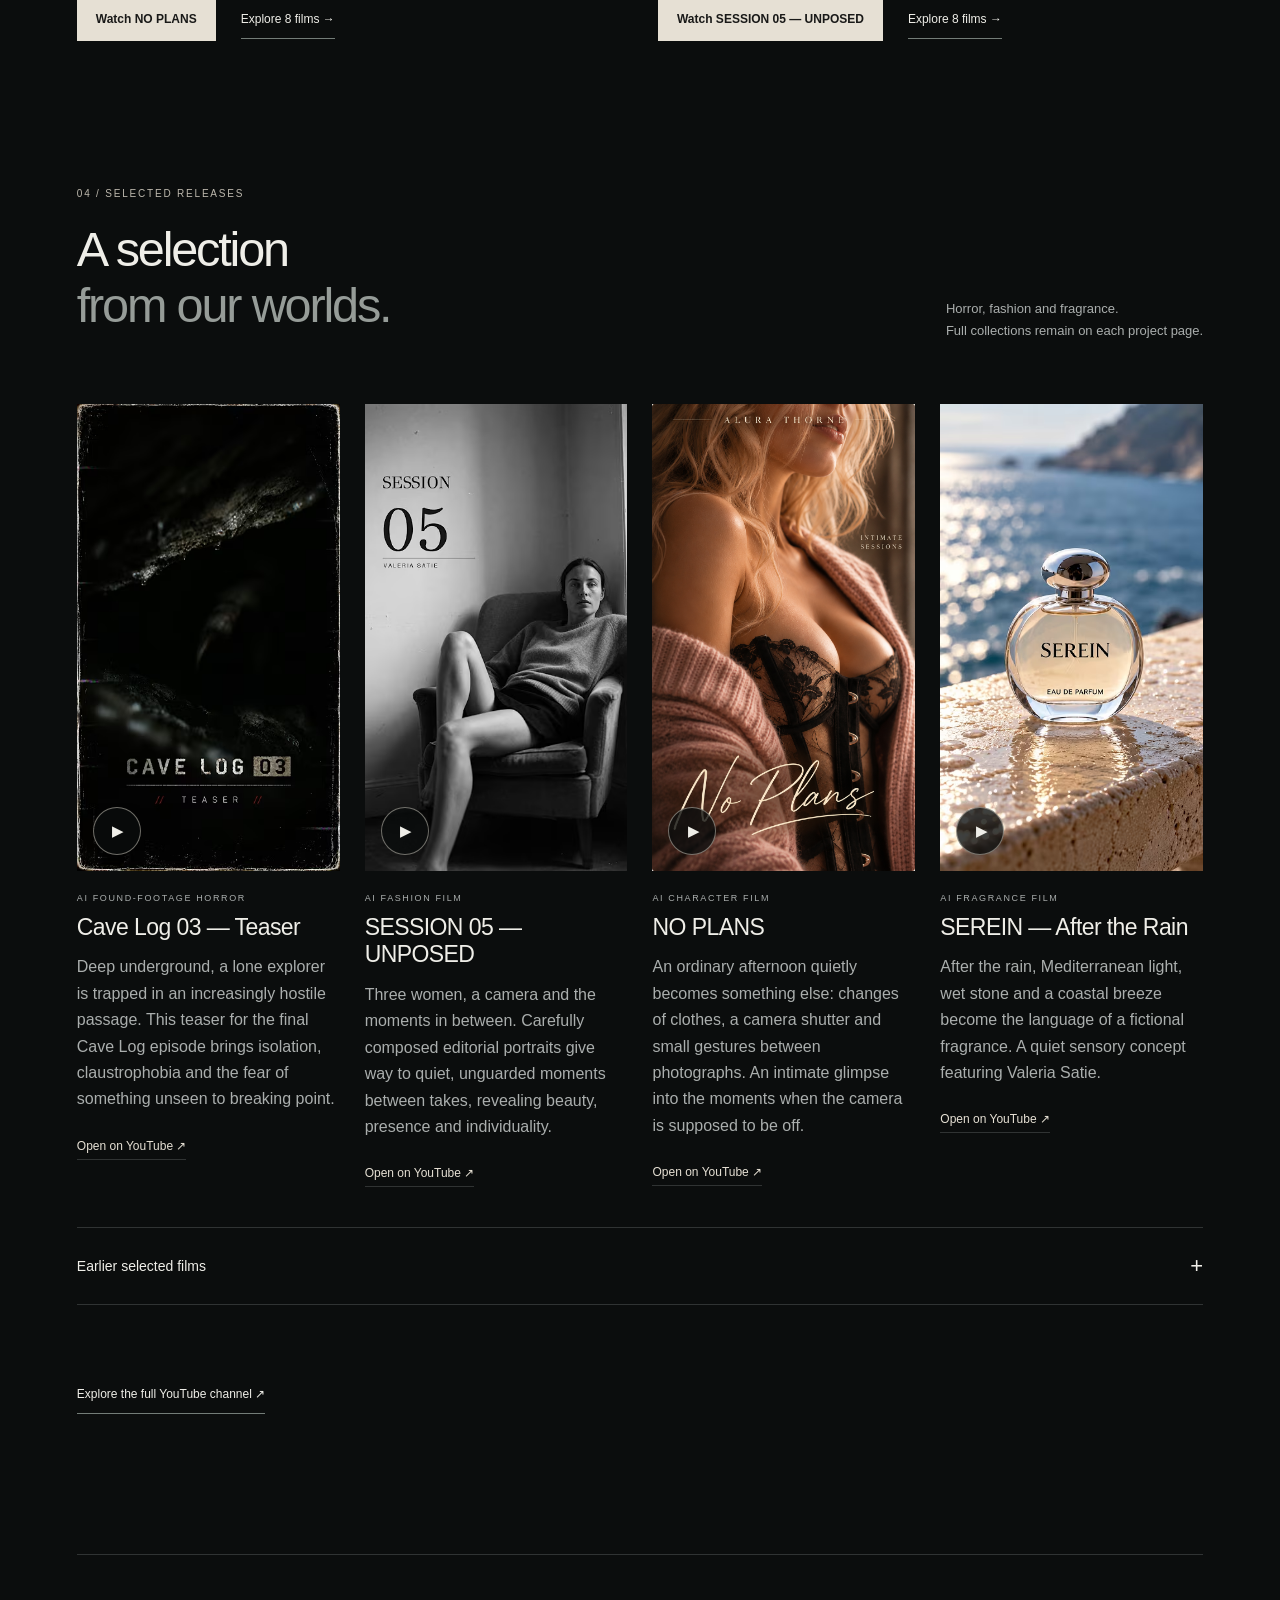
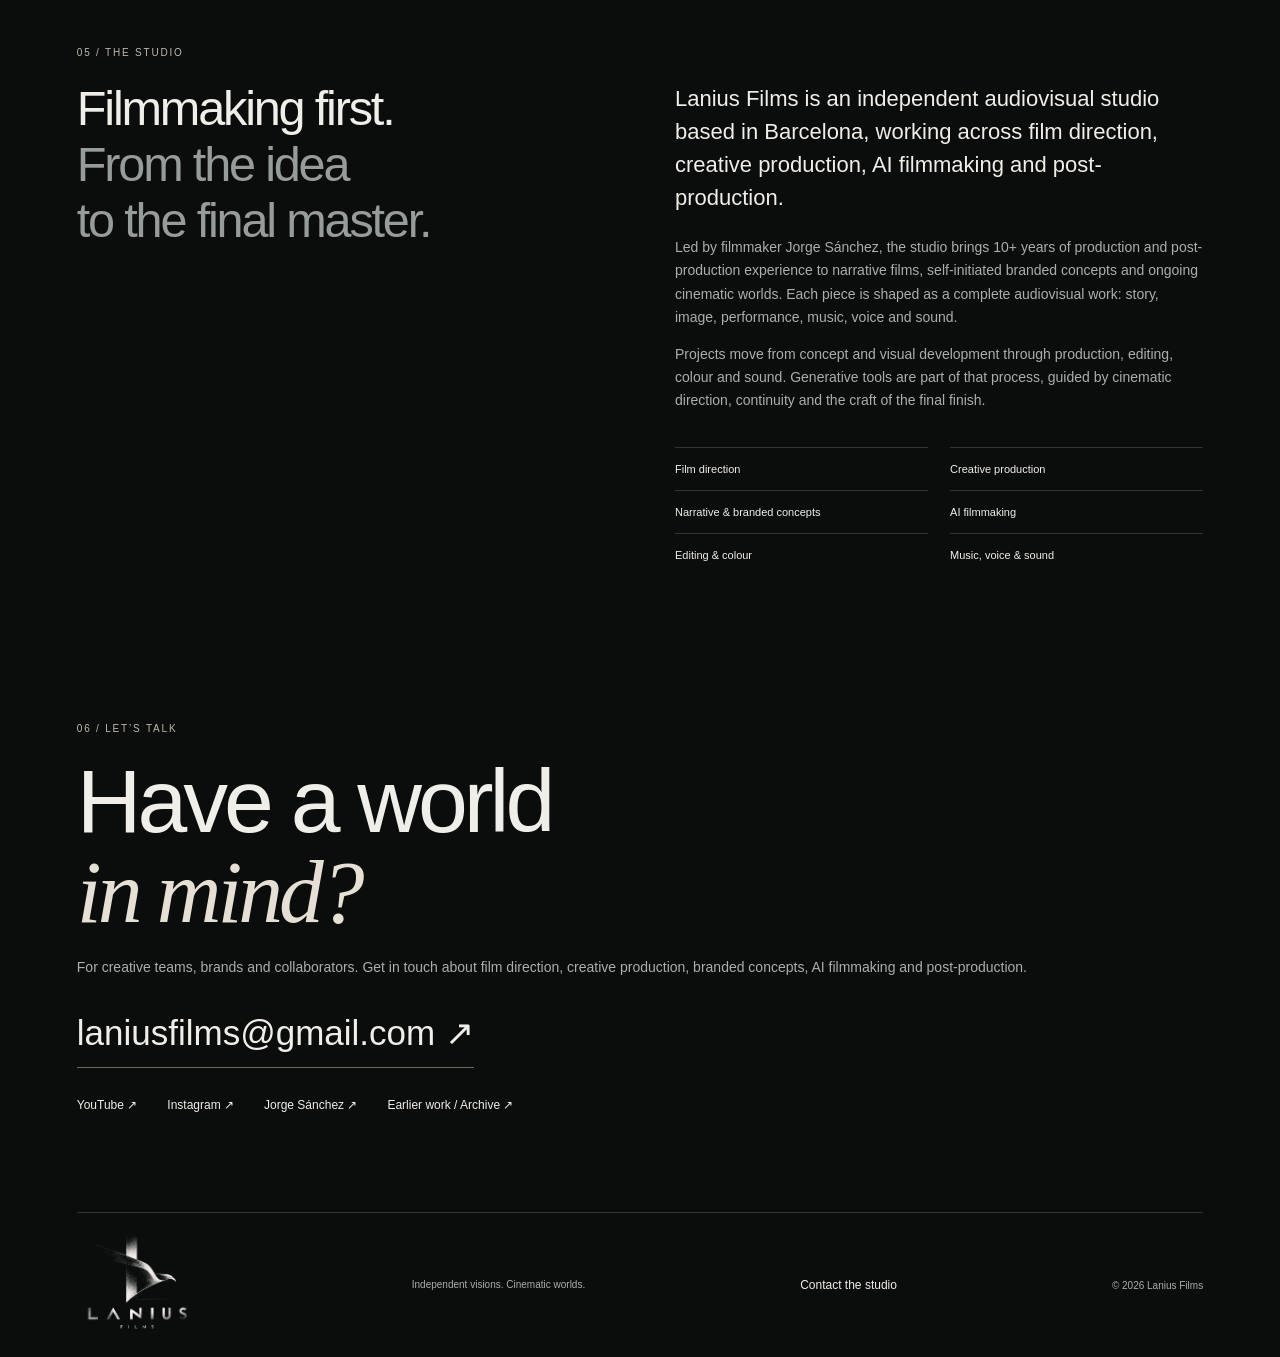
==== commit 895f030e: "Feature SEREIN and align Alura trailer copy" ====
--- a/index.html
+++ b/index.html
@@ -10,6 +10,6 @@
 <section id="work" class="container section"><div class="section-heading"><div><p class="eyebrow">01 / NARRATIVE FILMS</p><h2>Stories with<br><span>an atmosphere.</span></h2></div><p>Independent short films.<br>Direction, image and sound.</p></div><div class="project-grid narrative-grid"><article class="project "><a class="media" href="the-wish.html" aria-label="Explore THE WISH"><img src="assets/cover-jkNq7t0en-g.jpg" alt="THE WISH — approved psychological horror short film poster" width="1280" height="720" loading="lazy" decoding="async"><span class="media-label">01 / Narrative / AI Short Film</span><span class="arrow" aria-hidden="true">↗</span></a><div class="project-text"><div><p class="eyebrow">Narrative / AI Short Film</p><h3><a href="the-wish.html">THE WISH</a></h3></div><p>Emily returns home on a rainy night and senses that something is wrong. As small details reveal what happened, she must confront the consequences of a wish she never spoke aloud.</p></div><div class="project-actions"><a class="button" href="https://www.youtube.com/watch?v=jkNq7t0en-g" target="_blank" rel="noopener noreferrer" data-video-id="jkNq7t0en-g" data-video-title="THE WISH" data-video-description="">Watch THE WISH</a><a class="text-link" href="the-wish.html#films">Explore project →</a></div></article><article class="project "><a class="media" href="the-passenger.html" aria-label="Explore The Passenger"><img src="assets/passenger.jpg" alt="A car driving through a rain-soaked forest at night" width="1280" height="720" loading="lazy" decoding="async"><span class="media-label">02 / Narrative / AI Short Film</span><span class="arrow" aria-hidden="true">↗</span></a><div class="project-text"><div><p class="eyebrow">Narrative / AI Short Film</p><h3><a href="the-passenger.html">The Passenger</a></h3></div><p>A woman is taken from a mental health facility and driven deep into the forest. What begins as a controlled transfer turns into something else entirely.</p></div><div class="project-actions"><a class="button" href="https://www.youtube.com/watch?v=e6pMpZrxgxc" target="_blank" rel="noopener noreferrer" data-video-id="e6pMpZrxgxc" data-video-title="The Passenger" data-video-description="">Watch The Passenger</a><a class="text-link" href="the-passenger.html#films">Explore project →</a></div></article></div></section>
 <section id="campaigns" class="container section"><div class="section-heading"><div><p class="eyebrow">02 / BRANDED CONCEPTS</p><h2>Creative direction.<br><span>Cinematic possibilities.</span></h2></div><p>Self-initiated spec work.<br>Fragrance, fashion and technology.</p></div><article class="project spec-project"><div class="spec-copy"><p class="eyebrow">INDEPENDENT SPEC CAMPAIGNS</p><h3>From an idea<br>to a world.</h3><p>Self-initiated concepts for fragrance, beauty, fashion and human-centred technology. Creative direction, generative production and post-production, developed as independent spec work.</p><a class="text-link" href="spec-ai-campaigns.html">Explore campaigns & studies →</a></div><div class="spec-films campaign-films"><article class="film-card landscape"><a class="film-thumb" href="https://www.youtube.com/watch?v=h940Uvh2X5c" target="_blank" rel="noopener noreferrer" aria-label="Play NOCTURNE — Scent of the Night" data-video-id="h940Uvh2X5c" data-video-title="NOCTURNE — Scent of the Night" data-video-description="A fragrance concept exploring desire, attraction and the darker side of the night. Fashion, city lights and intimate encounters build a sensory world around a fictional scent."><img src="assets/cover-h940Uvh2X5c.jpg" alt="NOCTURNE — Scent of the Night — film poster" loading="lazy" decoding="async"><span class="play-mark" aria-hidden="true">▶</span></a><p class="eyebrow">AI fragrance spec film</p><h3>NOCTURNE — Scent of the Night</h3><p class="film-description">A fragrance concept exploring desire, attraction and the darker side of the night. Fashion, city lights and intimate encounters build a sensory world around a fictional scent.</p><a class="film-cta" href="https://www.youtube.com/watch?v=h940Uvh2X5c" target="_blank" rel="noopener noreferrer">Open on YouTube ↗</a></article><article class="film-card landscape"><a class="film-thumb" href="https://www.youtube.com/watch?v=4_iEX9mQpNQ" target="_blank" rel="noopener noreferrer" aria-label="Play US. — A Future Built Around People" data-video-id="4_iEX9mQpNQ" data-video-title="US. — A Future Built Around People" data-video-description="A speculative vision of a near future shaped around people: accessible mobility, intelligent cities and connected communities. An independent concept about technology that creates more freedom, connection and time."><img src="assets/cover-4_iEX9mQpNQ.jpg" alt="US. — A Future Built Around People — film poster" loading="lazy" decoding="async"><span class="play-mark" aria-hidden="true">▶</span></a><p class="eyebrow">AI spec commercial</p><h3>US. — A Future Built Around People</h3><p class="film-description">A speculative vision of a near future shaped around people: accessible mobility, intelligent cities and connected communities. An independent concept about technology that creates more freedom, connection and time.</p><a class="film-cta" href="https://www.youtube.com/watch?v=4_iEX9mQpNQ" target="_blank" rel="noopener noreferrer">Open on YouTube ↗</a></article></div></article></section>
 <section id="worlds" class="container section"><div class="section-heading"><div><p class="eyebrow">03 / CINEMATIC WORLDS</p><h2>Distinct identities.<br><span>Stories that continue.</span></h2></div><p>Horror, fashion and character-led series.<br>Explore each collection.</p></div><div class="project-grid"><article class="project wide "><a class="media" href="vex-darkness.html" aria-label="Explore Vex Darkness"><img src="assets/vex.jpg" alt="A fisherman entering a turbulent sea beneath a dark sky" width="1280" height="720" loading="lazy" decoding="async"><span class="media-label">01 / Horror / Found Footage / Worldbuilding</span><span class="arrow" aria-hidden="true">↗</span></a><div class="project-text"><div><p class="eyebrow">Horror / Found Footage / Worldbuilding</p><h3><a href="vex-darkness.html">Vex Darkness</a></h3></div><p>An interconnected horror universe exploring found-footage aesthetics, unsettling environments and visual mythology.</p></div><div class="project-actions"><a class="button" href="https://www.youtube.com/shorts/P9TQxCZPGJY" target="_blank" rel="noopener noreferrer" data-video-id="P9TQxCZPGJY" data-video-title="Cave Log 03 — Teaser" data-video-description="">Watch Cave Log 03 — Teaser</a><a class="text-link" href="vex-darkness.html#films">Explore 8 films →</a></div></article><article class="project portrait"><a class="media" href="alura-thorne.html" aria-label="Explore Alura Thorne"><img src="assets/no-plans-poster.png" alt="NO PLANS — approved Alura Thorne editorial poster" width="941" height="1672" loading="lazy" decoding="async"><span class="media-label">02 / Digital Character / Luxury / Fashion</span><span class="arrow" aria-hidden="true">↗</span></a><div class="project-text"><div><p class="eyebrow">Digital Character / Luxury / Fashion</p><h3><a href="alura-thorne.html">Alura Thorne</a></h3></div><p>An ongoing cinematic character world exploring intimacy, identity and atmosphere. Fashion, interiors and quiet encounters, connected through a consistent visual and sonic language.</p></div><div class="project-actions"><a class="button" href="https://www.youtube.com/shorts/vsHMxG053Dw" target="_blank" rel="noopener noreferrer" data-video-id="vsHMxG053Dw" data-video-title="NO PLANS" data-video-description="">Watch NO PLANS</a><a class="text-link" href="alura-thorne.html#films">Explore 8 films →</a></div></article><article class="project portrait"><a class="media" href="valeria.html" aria-label="Explore Valeria Satie"><img src="assets/cover-B-Z4Kjno2xo.jpg" alt="SESSION 05 — UNPOSED — approved Valeria Satie fashion film poster" width="941" height="1672" loading="lazy" decoding="async"><span class="media-label">03 / AI Character / Fashion / Lifestyle</span><span class="arrow" aria-hidden="true">↗</span></a><div class="project-text"><div><p class="eyebrow">AI Character / Fashion / Lifestyle</p><h3><a href="valeria.html">Valeria Satie</a></h3></div><p>Fashion films and travel stories built around a recurring character. The Sessions explore performance, movement and character continuity through generative production and editing.</p></div><div class="project-actions"><a class="button" href="https://www.youtube.com/shorts/B-Z4Kjno2xo" target="_blank" rel="noopener noreferrer" data-video-id="B-Z4Kjno2xo" data-video-title="SESSION 05 — UNPOSED" data-video-description="">Watch SESSION 05 — UNPOSED</a><a class="text-link" href="valeria.html#films">Explore 8 films →</a></div></article></div></section>
-<section id="more-work" class="container section more-work"><div class="section-heading"><div><p class="eyebrow">04 / RECENT RELEASES</p><h2>The latest<br><span>from our worlds.</span></h2></div><p>Selected releases, in publication order.<br>Full collections remain on each project page.</p></div><div class="film-grid recent-grid"><article class="film-card portrait"><a class="film-thumb" href="https://www.youtube.com/shorts/P9TQxCZPGJY" target="_blank" rel="noopener noreferrer" aria-label="Play Cave Log 03 — Teaser" data-video-id="P9TQxCZPGJY" data-video-title="Cave Log 03 — Teaser" data-video-description="Deep underground, a lone explorer is trapped in an increasingly hostile passage. This teaser for the final Cave Log episode brings isolation, claustrophobia and the fear of something unseen to breaking point."><img src="assets/cover-P9TQxCZPGJY.jpg" alt="Cave Log 03 — Teaser — film poster" loading="lazy" decoding="async"><span class="play-mark" aria-hidden="true">▶</span></a><p class="eyebrow">AI found-footage horror</p><h3>Cave Log 03 — Teaser</h3><p class="film-description">Deep underground, a lone explorer is trapped in an increasingly hostile passage. This teaser for the final Cave Log episode brings isolation, claustrophobia and the fear of something unseen to breaking point.</p><a class="film-cta" href="https://www.youtube.com/shorts/P9TQxCZPGJY" target="_blank" rel="noopener noreferrer">Open on YouTube ↗</a></article><article class="film-card portrait"><a class="film-thumb" href="https://www.youtube.com/shorts/B-Z4Kjno2xo" target="_blank" rel="noopener noreferrer" aria-label="Play SESSION 05 — UNPOSED" data-video-id="B-Z4Kjno2xo" data-video-title="SESSION 05 — UNPOSED" data-video-description="Three women, a camera and the moments in between. Carefully composed editorial portraits give way to quiet, unguarded moments between takes, revealing beauty, presence and individuality."><img src="assets/cover-B-Z4Kjno2xo.jpg" alt="SESSION 05 — UNPOSED — film poster" loading="lazy" decoding="async"><span class="play-mark" aria-hidden="true">▶</span></a><p class="eyebrow">AI fashion film</p><h3>SESSION 05 — UNPOSED</h3><p class="film-description">Three women, a camera and the moments in between. Carefully composed editorial portraits give way to quiet, unguarded moments between takes, revealing beauty, presence and individuality.</p><a class="film-cta" href="https://www.youtube.com/shorts/B-Z4Kjno2xo" target="_blank" rel="noopener noreferrer">Open on YouTube ↗</a></article><article class="film-card portrait"><a class="film-thumb" href="https://www.youtube.com/shorts/vsHMxG053Dw" target="_blank" rel="noopener noreferrer" aria-label="Play NO PLANS" data-video-id="vsHMxG053Dw" data-video-title="NO PLANS" data-video-description="An ordinary afternoon quietly becomes something else: changes of clothes, a camera shutter and small gestures between photographs. An intimate glimpse into the moments when the camera is supposed to be off."><img src="assets/no-plans-poster.png" alt="NO PLANS — film poster" loading="lazy" decoding="async"><span class="play-mark" aria-hidden="true">▶</span></a><p class="eyebrow">AI character film</p><h3>NO PLANS</h3><p class="film-description">An ordinary afternoon quietly becomes something else: changes of clothes, a camera shutter and small gestures between photographs. An intimate glimpse into the moments when the camera is supposed to be off.</p><a class="film-cta" href="https://www.youtube.com/shorts/vsHMxG053Dw" target="_blank" rel="noopener noreferrer">Open on YouTube ↗</a></article></div><details class="film-archive"><summary>Earlier selected films</summary><div class="film-grid archive-grid"><article class="film-card portrait"><a class="film-thumb" href="https://www.youtube.com/shorts/oqhsqRslQGY" target="_blank" rel="noopener noreferrer" aria-label="Play SEREIN — After the Rain" data-video-id="oqhsqRslQGY" data-video-title="SEREIN — After the Rain" data-video-description="After the rain, Mediterranean light, wet stone and a coastal breeze become the language of a fictional fragrance. A quiet sensory concept featuring Valeria Satie."><img src="assets/cover-oqhsqRslQGY.jpg" alt="SEREIN — After the Rain — film poster" loading="lazy" decoding="async"><span class="play-mark" aria-hidden="true">▶</span></a><p class="eyebrow">AI fragrance film</p><h3>SEREIN — After the Rain</h3><p class="film-description">After the rain, Mediterranean light, wet stone and a coastal breeze become the language of a fictional fragrance. A quiet sensory concept featuring Valeria Satie.</p><a class="film-cta" href="https://www.youtube.com/shorts/oqhsqRslQGY" target="_blank" rel="noopener noreferrer">Open on YouTube ↗</a></article><article class="film-card portrait"><a class="film-thumb" href="https://www.youtube.com/shorts/GRWvNh3HzEI" target="_blank" rel="noopener noreferrer" aria-label="Play Session 04 — Masquerades" data-video-id="GRWvNh3HzEI" data-video-title="Session 04 — Masquerades" data-video-description="Elegance, mystery and quiet confidence meet in a fashion film about appearance and identity. Some things are revealed; others remain hidden."><img src="assets/cover-GRWvNh3HzEI.jpg" alt="Session 04 — Masquerades — film poster" loading="lazy" decoding="async"><span class="play-mark" aria-hidden="true">▶</span></a><p class="eyebrow">AI fashion film</p><h3>Session 04 — Masquerades</h3><p class="film-description">Elegance, mystery and quiet confidence meet in a fashion film about appearance and identity. Some things are revealed; others remain hidden.</p><a class="film-cta" href="https://www.youtube.com/shorts/GRWvNh3HzEI" target="_blank" rel="noopener noreferrer">Open on YouTube ↗</a></article><article class="film-card portrait"><a class="film-thumb" href="https://www.youtube.com/shorts/K3hB-RP3zM8" target="_blank" rel="noopener noreferrer" aria-label="Play A Little Longer" data-video-id="K3hB-RP3zM8" data-video-title="A Little Longer" data-video-description="A light left on, a quiet room and a moment that does not need to end. Alura Thorne explores desire, anticipation and the invitations that remain unspoken."><img src="assets/cover-K3hB-RP3zM8.jpg" alt="A Little Longer — film poster" loading="lazy" decoding="async"><span class="play-mark" aria-hidden="true">▶</span></a><p class="eyebrow">AI character film</p><h3>A Little Longer</h3><p class="film-description">A light left on, a quiet room and a moment that does not need to end. Alura Thorne explores desire, anticipation and the invitations that remain unspoken.</p><a class="film-cta" href="https://www.youtube.com/shorts/K3hB-RP3zM8" target="_blank" rel="noopener noreferrer">Open on YouTube ↗</a></article><article class="film-card portrait"><a class="film-thumb" href="https://www.youtube.com/shorts/ENhfoylp6CQ" target="_blank" rel="noopener noreferrer" aria-label="Play Anomalous Contact" data-video-id="ENhfoylp6CQ" data-video-title="Anomalous Contact" data-video-description="An unexpected anomaly appears in deep space. A visual teaser for Vex Darkness, shaped through claustrophobic science-fiction atmosphere, colour and sound design."><img src="assets/cover-ENhfoylp6CQ.jpg" alt="Anomalous Contact — film poster" loading="lazy" decoding="async"><span class="play-mark" aria-hidden="true">▶</span></a><p class="eyebrow">AI science fiction</p><h3>Anomalous Contact</h3><p class="film-description">An unexpected anomaly appears in deep space. A visual teaser for Vex Darkness, shaped through claustrophobic science-fiction atmosphere, colour and sound design.</p><a class="film-cta" href="https://www.youtube.com/shorts/ENhfoylp6CQ" target="_blank" rel="noopener noreferrer">Open on YouTube ↗</a></article></div></details><a class="text-link channel-link" href="https://www.youtube.com/@laniusfilms" target="_blank" rel="noopener noreferrer">Explore the full YouTube channel ↗</a></section>
+<section id="more-work" class="container section more-work"><div class="section-heading"><div><p class="eyebrow">04 / SELECTED RELEASES</p><h2>A selection<br><span>from our worlds.</span></h2></div><p>Horror, fashion and fragrance.<br>Full collections remain on each project page.</p></div><div class="film-grid recent-grid"><article class="film-card portrait"><a class="film-thumb" href="https://www.youtube.com/shorts/P9TQxCZPGJY" target="_blank" rel="noopener noreferrer" aria-label="Play Cave Log 03 — Teaser" data-video-id="P9TQxCZPGJY" data-video-title="Cave Log 03 — Teaser" data-video-description="Deep underground, a lone explorer is trapped in an increasingly hostile passage. This teaser for the final Cave Log episode brings isolation, claustrophobia and the fear of something unseen to breaking point."><img src="assets/cover-P9TQxCZPGJY.jpg" alt="Cave Log 03 — Teaser — film poster" loading="lazy" decoding="async"><span class="play-mark" aria-hidden="true">▶</span></a><p class="eyebrow">AI found-footage horror</p><h3>Cave Log 03 — Teaser</h3><p class="film-description">Deep underground, a lone explorer is trapped in an increasingly hostile passage. This teaser for the final Cave Log episode brings isolation, claustrophobia and the fear of something unseen to breaking point.</p><a class="film-cta" href="https://www.youtube.com/shorts/P9TQxCZPGJY" target="_blank" rel="noopener noreferrer">Open on YouTube ↗</a></article><article class="film-card portrait"><a class="film-thumb" href="https://www.youtube.com/shorts/B-Z4Kjno2xo" target="_blank" rel="noopener noreferrer" aria-label="Play SESSION 05 — UNPOSED" data-video-id="B-Z4Kjno2xo" data-video-title="SESSION 05 — UNPOSED" data-video-description="Three women, a camera and the moments in between. Carefully composed editorial portraits give way to quiet, unguarded moments between takes, revealing beauty, presence and individuality."><img src="assets/cover-B-Z4Kjno2xo.jpg" alt="SESSION 05 — UNPOSED — film poster" loading="lazy" decoding="async"><span class="play-mark" aria-hidden="true">▶</span></a><p class="eyebrow">AI fashion film</p><h3>SESSION 05 — UNPOSED</h3><p class="film-description">Three women, a camera and the moments in between. Carefully composed editorial portraits give way to quiet, unguarded moments between takes, revealing beauty, presence and individuality.</p><a class="film-cta" href="https://www.youtube.com/shorts/B-Z4Kjno2xo" target="_blank" rel="noopener noreferrer">Open on YouTube ↗</a></article><article class="film-card portrait"><a class="film-thumb" href="https://www.youtube.com/shorts/vsHMxG053Dw" target="_blank" rel="noopener noreferrer" aria-label="Play NO PLANS" data-video-id="vsHMxG053Dw" data-video-title="NO PLANS" data-video-description="An ordinary afternoon quietly becomes something else: changes of clothes, a camera shutter and small gestures between photographs. An intimate glimpse into the moments when the camera is supposed to be off."><img src="assets/no-plans-poster.png" alt="NO PLANS — film poster" loading="lazy" decoding="async"><span class="play-mark" aria-hidden="true">▶</span></a><p class="eyebrow">AI character film</p><h3>NO PLANS</h3><p class="film-description">An ordinary afternoon quietly becomes something else: changes of clothes, a camera shutter and small gestures between photographs. An intimate glimpse into the moments when the camera is supposed to be off.</p><a class="film-cta" href="https://www.youtube.com/shorts/vsHMxG053Dw" target="_blank" rel="noopener noreferrer">Open on YouTube ↗</a></article><article class="film-card portrait"><a class="film-thumb" href="https://www.youtube.com/shorts/oqhsqRslQGY" target="_blank" rel="noopener noreferrer" aria-label="Play SEREIN — After the Rain" data-video-id="oqhsqRslQGY" data-video-title="SEREIN — After the Rain" data-video-description="After the rain, Mediterranean light, wet stone and a coastal breeze become the language of a fictional fragrance. A quiet sensory concept featuring Valeria Satie."><img src="assets/cover-oqhsqRslQGY.jpg" alt="SEREIN — After the Rain — film poster" loading="lazy" decoding="async"><span class="play-mark" aria-hidden="true">▶</span></a><p class="eyebrow">AI fragrance film</p><h3>SEREIN — After the Rain</h3><p class="film-description">After the rain, Mediterranean light, wet stone and a coastal breeze become the language of a fictional fragrance. A quiet sensory concept featuring Valeria Satie.</p><a class="film-cta" href="https://www.youtube.com/shorts/oqhsqRslQGY" target="_blank" rel="noopener noreferrer">Open on YouTube ↗</a></article></div><details class="film-archive"><summary>Earlier selected films</summary><div class="film-grid archive-grid"><article class="film-card portrait"><a class="film-thumb" href="https://www.youtube.com/shorts/GRWvNh3HzEI" target="_blank" rel="noopener noreferrer" aria-label="Play Session 04 — Masquerades" data-video-id="GRWvNh3HzEI" data-video-title="Session 04 — Masquerades" data-video-description="Elegance, mystery and quiet confidence meet in a fashion film about appearance and identity. Some things are revealed; others remain hidden."><img src="assets/cover-GRWvNh3HzEI.jpg" alt="Session 04 — Masquerades — film poster" loading="lazy" decoding="async"><span class="play-mark" aria-hidden="true">▶</span></a><p class="eyebrow">AI fashion film</p><h3>Session 04 — Masquerades</h3><p class="film-description">Elegance, mystery and quiet confidence meet in a fashion film about appearance and identity. Some things are revealed; others remain hidden.</p><a class="film-cta" href="https://www.youtube.com/shorts/GRWvNh3HzEI" target="_blank" rel="noopener noreferrer">Open on YouTube ↗</a></article><article class="film-card portrait"><a class="film-thumb" href="https://www.youtube.com/shorts/K3hB-RP3zM8" target="_blank" rel="noopener noreferrer" aria-label="Play A Little Longer" data-video-id="K3hB-RP3zM8" data-video-title="A Little Longer" data-video-description="A light left on, a quiet room and a moment that does not need to end. Alura Thorne explores desire, anticipation and the invitations that remain unspoken."><img src="assets/cover-K3hB-RP3zM8.jpg" alt="A Little Longer — film poster" loading="lazy" decoding="async"><span class="play-mark" aria-hidden="true">▶</span></a><p class="eyebrow">AI character film</p><h3>A Little Longer</h3><p class="film-description">A light left on, a quiet room and a moment that does not need to end. Alura Thorne explores desire, anticipation and the invitations that remain unspoken.</p><a class="film-cta" href="https://www.youtube.com/shorts/K3hB-RP3zM8" target="_blank" rel="noopener noreferrer">Open on YouTube ↗</a></article><article class="film-card portrait"><a class="film-thumb" href="https://www.youtube.com/shorts/ENhfoylp6CQ" target="_blank" rel="noopener noreferrer" aria-label="Play Anomalous Contact" data-video-id="ENhfoylp6CQ" data-video-title="Anomalous Contact" data-video-description="An unexpected anomaly appears in deep space. A visual teaser for Vex Darkness, shaped through claustrophobic science-fiction atmosphere, colour and sound design."><img src="assets/cover-ENhfoylp6CQ.jpg" alt="Anomalous Contact — film poster" loading="lazy" decoding="async"><span class="play-mark" aria-hidden="true">▶</span></a><p class="eyebrow">AI science fiction</p><h3>Anomalous Contact</h3><p class="film-description">An unexpected anomaly appears in deep space. A visual teaser for Vex Darkness, shaped through claustrophobic science-fiction atmosphere, colour and sound design.</p><a class="film-cta" href="https://www.youtube.com/shorts/ENhfoylp6CQ" target="_blank" rel="noopener noreferrer">Open on YouTube ↗</a></article></div></details><a class="text-link channel-link" href="https://www.youtube.com/@laniusfilms" target="_blank" rel="noopener noreferrer">Explore the full YouTube channel ↗</a></section>
 <section id="about" class="container section about"><div><p class="eyebrow">05 / THE STUDIO</p><h2>Filmmaking first.<br><span>From the idea<br>to the final master.</span></h2></div><div class="about-copy"><p class="lead">Lanius Films is an independent audiovisual studio based in Barcelona, working across film direction, creative production, AI filmmaking and post-production.</p><p>Led by filmmaker Jorge Sánchez, the studio brings 10+ years of production and post-production experience to narrative films, self-initiated branded concepts and ongoing cinematic worlds. Each piece is shaped as a complete audiovisual work: story, image, performance, music, voice and sound.</p><p>Projects move from concept and visual development through production, editing, colour and sound. Generative tools are part of that process, guided by cinematic direction, continuity and the craft of the final finish.</p><div class="capabilities"><span>Film direction</span><span>Creative production</span><span>Narrative &amp; branded concepts</span><span>AI filmmaking</span><span>Editing &amp; colour</span><span>Music, voice &amp; sound</span></div></div></section>
 <section id="contact" class="container section contact"><p class="eyebrow">06 / LET’S TALK</p><h2>Have a world<br><em>in mind?</em></h2><p>For creative teams, brands and collaborators. Get in touch about film direction, creative production, branded concepts, AI filmmaking and post-production.</p><a class="contact-email" href="mailto:laniusfilms@gmail.com">laniusfilms@gmail.com ↗</a><div class="socials"><a class="social-link" href="https://www.youtube.com/@laniusfilms" target="_blank" rel="noopener noreferrer">YouTube ↗</a><a class="social-link" href="https://www.instagram.com/laniusfilms/" target="_blank" rel="noopener noreferrer">Instagram ↗</a><a class="social-link" href="https://jorgefilmmaker.github.io/" target="_blank" rel="noopener noreferrer">Jorge Sánchez ↗</a><a class="social-link" href="https://laniusfilms.wordpress.com/" target="_blank" rel="noopener noreferrer">Earlier work / Archive ↗</a></div></section></main><footer class="container"><a class="brand brand-logo" href="index.html" aria-label="Lanius Films — home"><img src="assets/lanius-logo.png" alt="Lanius Films" width="100" height="100"></a><p>Independent visions. Cinematic worlds.</p><a href="index.html#contact">Contact the studio</a><span>© 2026 Lanius Films</span></footer><script src="script.js?v=20261119-inline" defer></script></body></html>
--- a/styles.css
+++ b/styles.css
@@ -67,7 +67,7 @@
 .hero .intro{max-width:640px}
 .hero h1{max-width:1000px}
 .campaign-films{grid-template-columns:repeat(2,minmax(0,1fr))}
-.more-work .recent-grid{grid-template-columns:repeat(3,minmax(0,1fr));max-width:1000px}
+.more-work .recent-grid{grid-template-columns:repeat(4,minmax(0,1fr));max-width:none}
 .film-archive{border-top:1px solid var(--line);border-bottom:1px solid var(--line);margin:40px 0 25px}
 .film-archive summary{cursor:pointer;list-style:none;display:flex;align-items:center;justify-content:space-between;gap:24px;padding:25px 0;font-size:14px;color:var(--ink)}
 .film-archive summary::-webkit-details-marker{display:none}
@@ -120,3 +120,15 @@
 .player-description:empty{display:none}
 .player-fallback{display:inline-block;font-size:13px;padding:8px 0;border-bottom:1px solid var(--line)}
 @media(max-width:700px){.film-description{font-size:16px}.film-player{padding:14px}.player-stage{max-height:62dvh}.portrait-player .player-stage{height:58dvh}.player-description{font-size:14px}.gallery figcaption{font-size:12px}.player-close{padding:9px 11px}}
+
+@media(max-width:1000px){.more-work .recent-grid{grid-template-columns:repeat(2,minmax(0,1fr))}}
+
+/* Alura trailer: editorial copy alongside the image on desktop only. */
+@media(min-width:901px){
+ .project-films .landscape-grid.trailer-layout:has(>.film-card:only-child){grid-template-columns:minmax(0,1fr)}
+ .trailer-layout>.film-card{display:grid;grid-template-columns:minmax(0,1.8fr) minmax(0,1fr);column-gap:36px;grid-template-rows:1fr auto auto 1fr;align-content:center}
+ .trailer-layout .film-thumb{grid-column:1;grid-row:1/5;align-self:center}
+ .trailer-layout .eyebrow,.trailer-layout h3,.trailer-layout .film-description,.trailer-layout .film-cta{grid-column:2}
+ .trailer-layout .film-card .eyebrow{margin:0;align-self:end}
+ .trailer-layout .film-card .film-cta{justify-self:start;align-self:start}
+}
